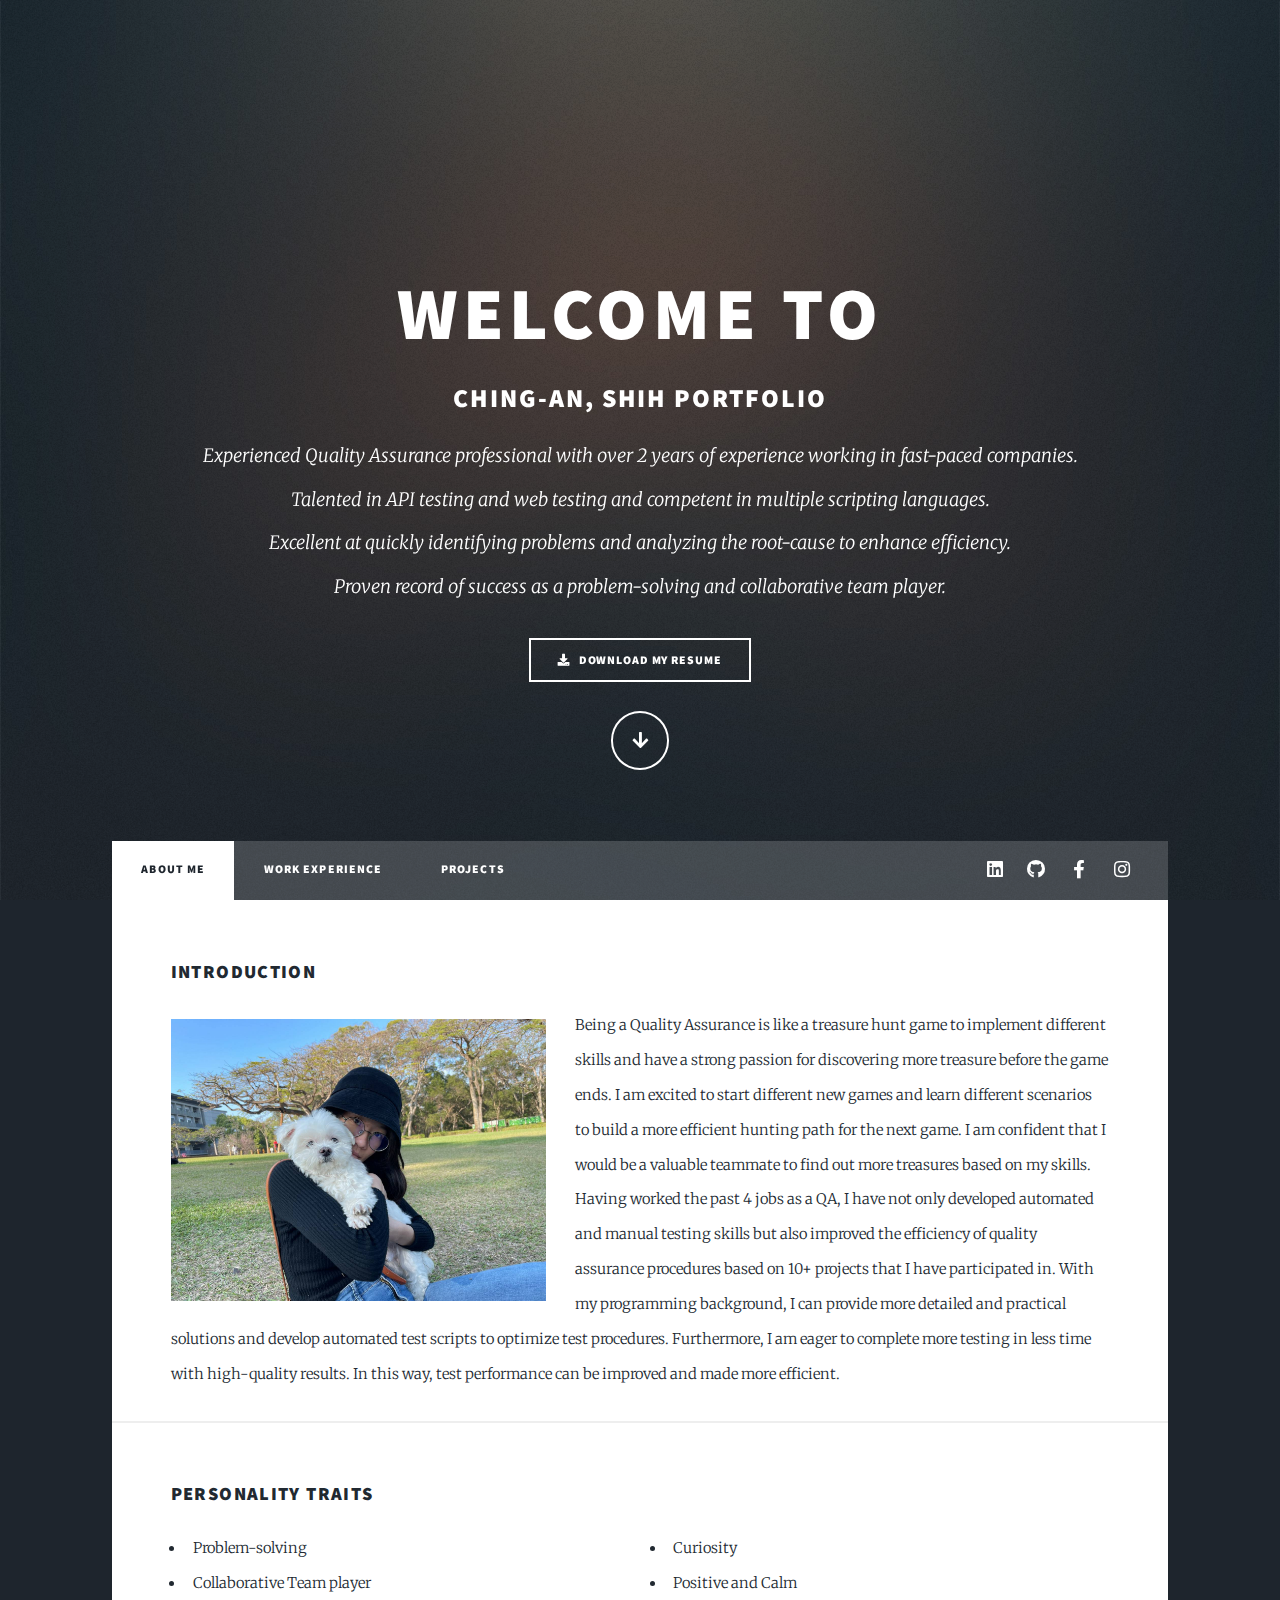
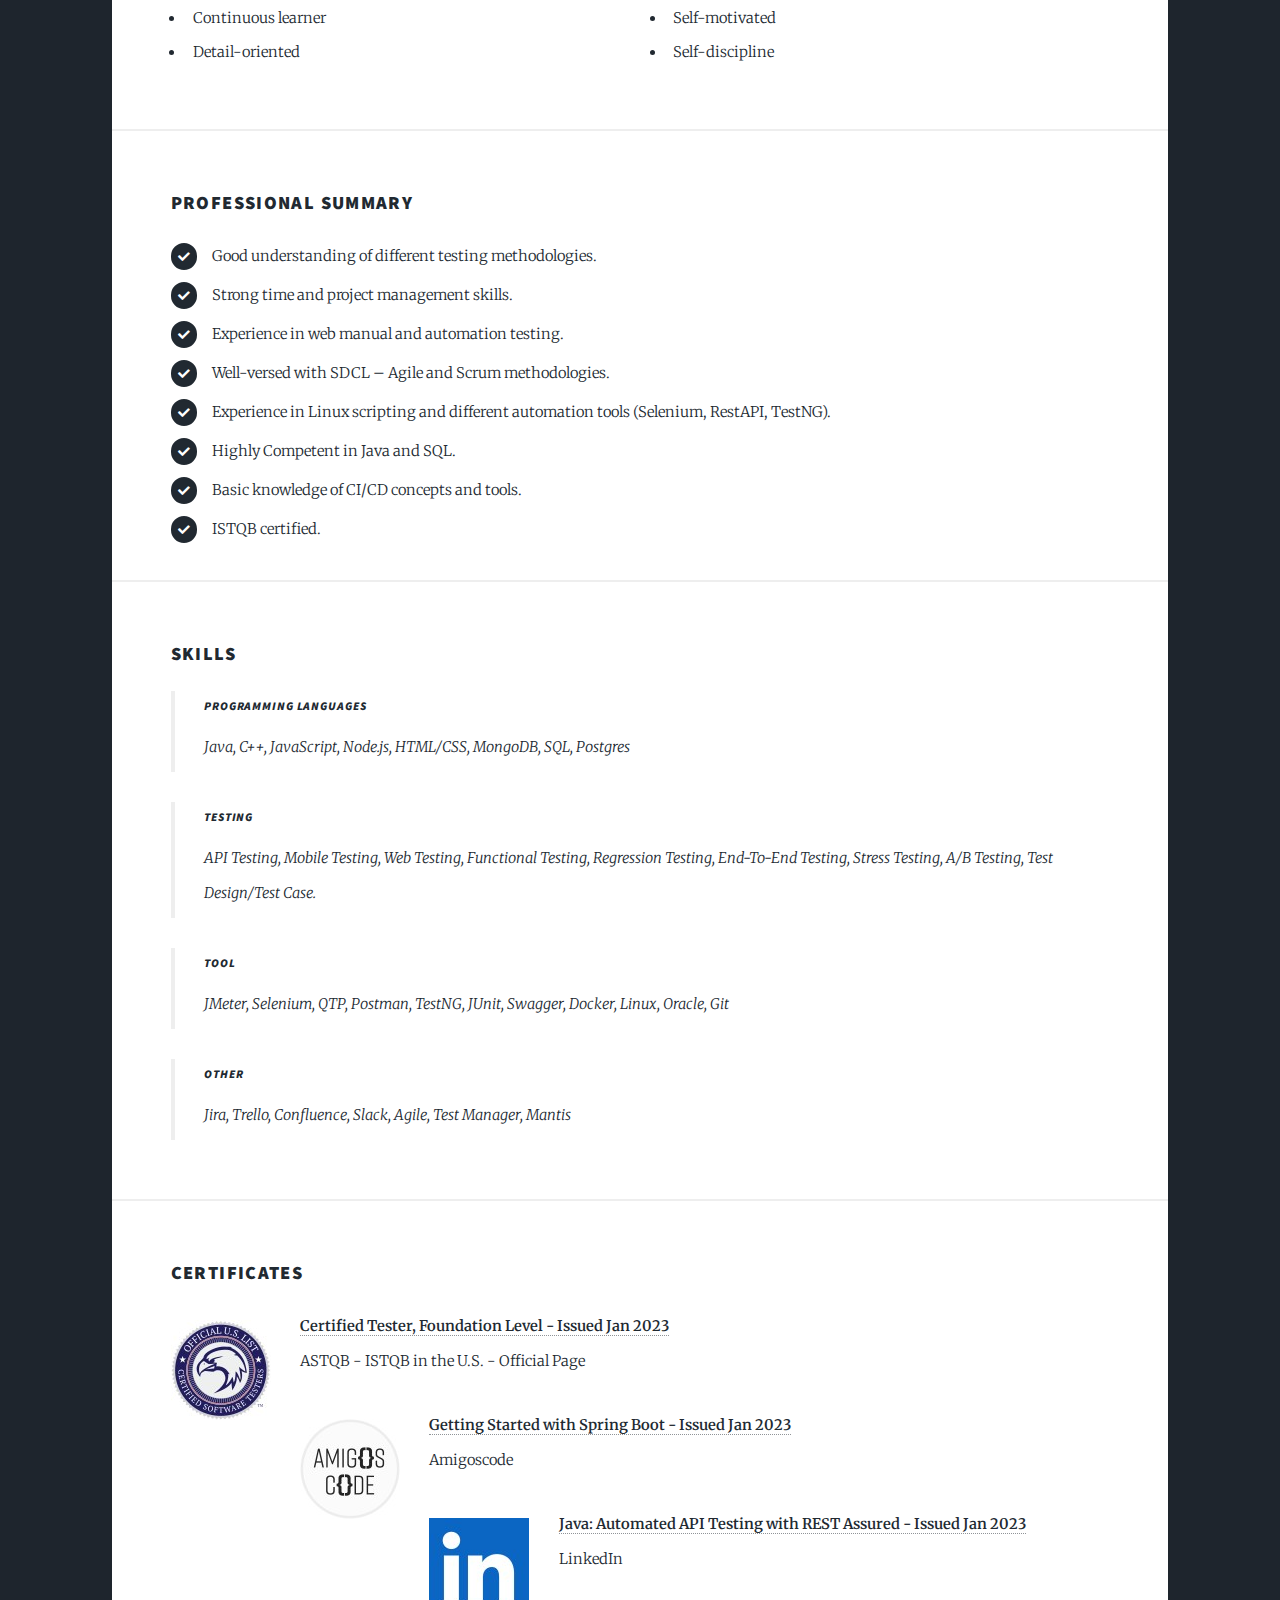
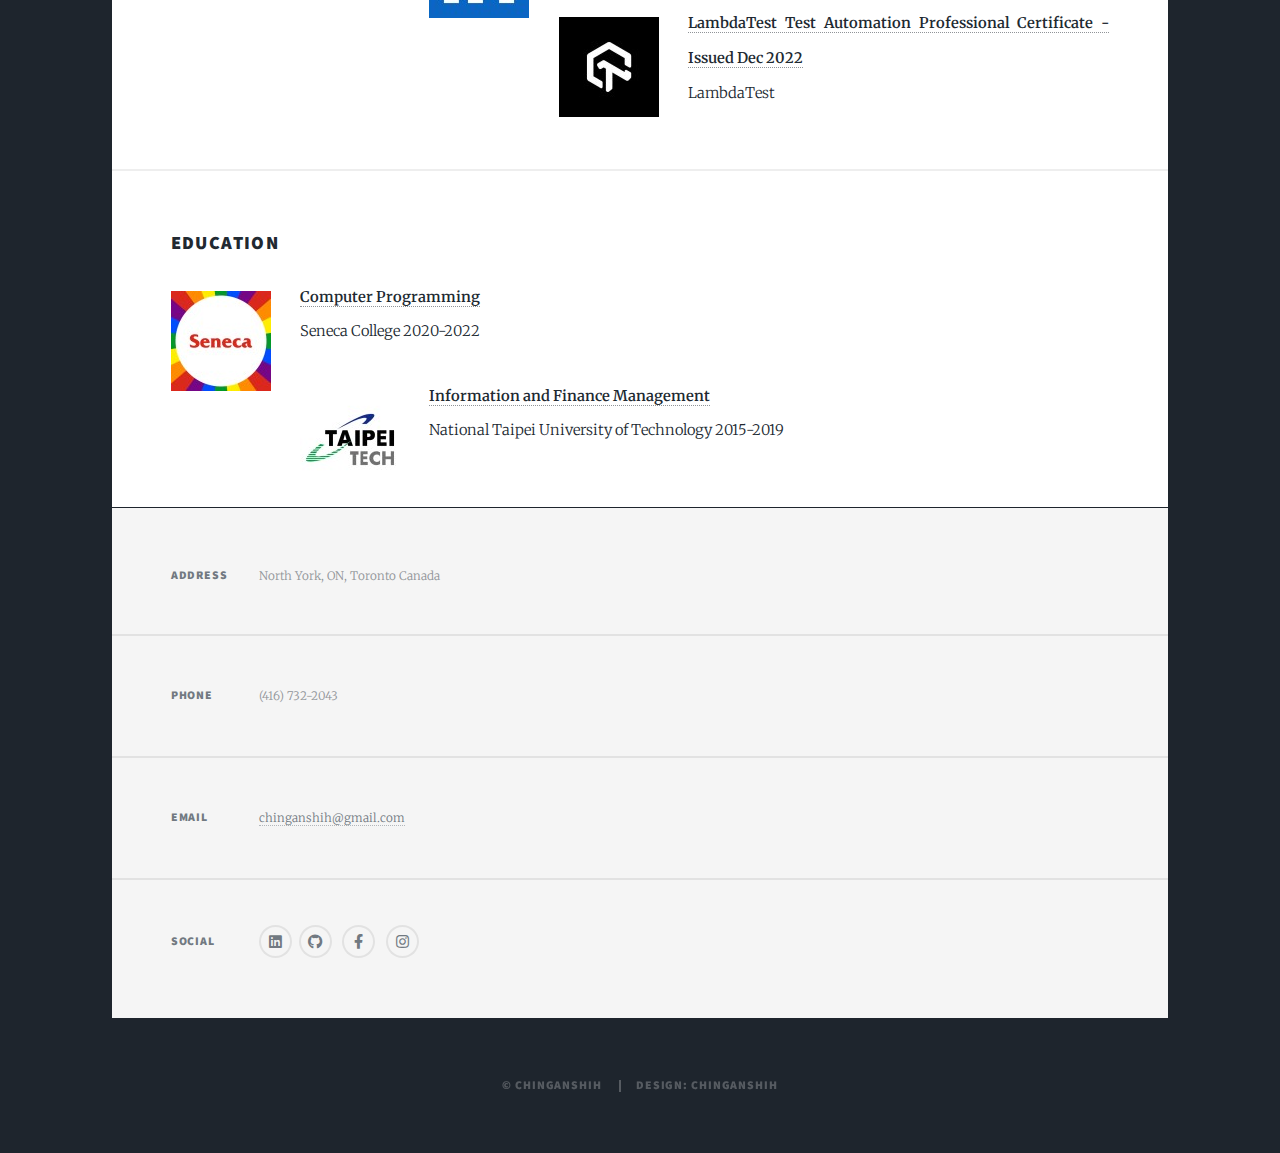
==== index.html @ 9ed2a140 "Version 2 -Add About me, work experience, projects" ====
<!DOCTYPE HTML>
<html>

<head>
    <title>Chinganshih portfolio website</title>
    <meta charset="utf-8" />
    <meta name="viewport" content="width=device-width, initial-scale=1, user-scalable=no" />
    <link rel="stylesheet" href="assets/css/main.css" />
    <noscript><link rel="stylesheet" href="assets/css/noscript.css" /></noscript>
</head>

<body class="is-preload">

    <!-- Wrapper -->
    <div id="wrapper" class="fade-in">

        <!-- Intro -->
        <div id="intro">
            <h1>Welcome to <br> </h1>
            <h2>Ching-An, Shih portfolio</h2>
            <p>Experienced Quality Assurance professional with over 2 years of experience working in fast-paced companies.
                <br>Talented in API testing and web testing and competent in multiple scripting languages.
                <br>Excellent at quickly identifying problems and analyzing the root-cause to enhance efficiency.
                <br>Proven record of success as a problem-solving and collaborative team player.</p>
            <ul class="actions">
                <li><a href="files/ChinganShih_Resume.pdf" class="button icon solid fa-download">Download my resume</a></li>
            </ul>
            <ul class="actions">
                <li><a href="#header" class="button icon solid solo fa-arrow-down scrolly">Continue</a></li>
            </ul>
        </div>
        <!-- Header -->
        <header id="header">
            <a href="index.html" class="logo">About me</a>
        </header>

        <!-- Nav -->
        <nav id="nav">
            <ul class="links">
                <li class="active"><a href="index.html">About me</a></li>
                <li><a href="generic.html">Work Experience</a></li>
                <li><a href="elements.html">Projects</a></li>

            </ul>
            <ul class="icons">
                <li><a href="https://www.linkedin.com/in/chinganshih/" class="icon brands fa-linkedin"><span class="label">LinkedIn</span></a>
                    <li><a href="https://github.com/Chinganshih" class="icon brands fa-github"><span class="label">GitHub</span></a></li>
                    <li><a href="https://www.facebook.com/profile.php?id=100004069561284" class="icon brands fa-facebook-f"><span class="label">Facebook</span></a></li>
                    <li><a href="https://instagram.com/anna__729?igshid=ZDdkNTZiNTM=" class="icon brands fa-instagram"><span class="label">Instagram</span></a></li>

            </ul>
        </nav>

        <!-- Main -->
        <div id="main">
            <div class="majoor">
                <h3>Introduction</h3>
                <span class="image left"><img src="images/Myphoto.jpg" alt="" /></span> Being a Quality Assurance is like a treasure hunt game to implement different skills and have a strong passion for discovering more treasure before the game ends.
                I am excited to start different new games and learn different scenarios to build a more efficient hunting path for the next game. I am confident that I would be a valuable teammate to find out more treasures based on my skills. Having
                worked the past 4 jobs as a QA, I have not only developed automated and manual testing skills but also improved the efficiency of quality assurance procedures based on 10+ projects that I have participated in. With my programming background,
                I can provide more detailed and practical solutions and develop automated test scripts to optimize test procedures. Furthermore, I am eager to complete more testing in less time with high-quality results. In this way, test performance
                can be improved and made more efficient.

            </div>

            <div class="major">
                <h3>Personality Traits</h3>
                <div class="row">
                    <div class="col-6 col-12-small">
                        <ul>
                            <li>Problem-solving</li>
                            <li>Collaborative Team player</li>
                            <li>Continuous learner</li>
                            <li>Detail-oriented</li>
                        </ul>
                    </div>

                    <div class="col-6 col-12-small">
                        <ul>
                            <li>Curiosity</li>
                            <li>Positive and Calm</li>
                            <li>Self-motivated</li>
                            <li>Self-discipline</li>
                        </ul>
                    </div>
                </div>
            </div>

            <div class="major">
                <h3>Professional summary </h3>
                <div class="col-4 col-12-small">
                    <input type="radio" checked>
                    <label for="demo-priority-low">Good understanding of different testing methodologies.</label>
                </div>
                <div class="col-4 col-12-small">
                    <input type="radio" checked>
                    <label for="demo-priority-low">Strong time and project management skills.</label>
                </div>
                <div class="col-4 col-12-small">
                    <input type="radio" checked>
                    <label for="demo-priority-low">Experience in web manual and automation testing.</label>
                </div>
                <div class="col-4 col-12-small">
                    <input type="radio" checked>
                    <label for="demo-priority-low">Well-versed with SDCL – Agile and Scrum methodologies.</label>
                </div>
                <div class="col-4 col-12-small">
                    <input type="radio" checked>
                    <label for="demo-priority-low">Experience in Linux scripting and different automation tools (Selenium, RestAPI, TestNG).</label>
                </div>
                <div class="col-4 col-12-small">
                    <input type="radio" checked>
                    <label for="demo-priority-low">Highly Competent in Java and SQL.</label>
                </div>
                <div class="col-4 col-12-small">
                    <input type="radio" checked>
                    <label for="demo-priority-low">Basic knowledge of CI/CD concepts and tools.</label>
                </div>
                <div class="col-4 col-12-small">
                    <input type="radio" checked>
                    <label for="demo-priority-low">ISTQB certified.</label>
                </div>


            </div>

            <div class="major">
                <h3>Skills</h3>
                <blockquote>
                    <h6>Programming languages</h6>
                    Java, C++, JavaScript, Node.js, HTML/CSS, MongoDB, SQL, Postgres
                </blockquote>
                <blockquote>
                    <h6>Testing</h6>
                    API Testing, Mobile Testing, Web Testing, Functional Testing, Regression Testing, End-To-End Testing, Stress Testing, A/B Testing, Test Design/Test Case.
                </blockquote>
                <blockquote>
                    <h6>Tool</h6>
                    JMeter, Selenium, QTP, Postman, TestNG, JUnit, Swagger, Docker, Linux, Oracle, Git
                </blockquote>
                <blockquote>
                    <h6>Other</h6>
                    Jira, Trello, Confluence, Slack, Agile, Test Manager, Mantis
                </blockquote>
            </div>

            <div class="major">
                <h3>Certificates</h3>
                <p><span class="image left"><img src="images/ISTQB.jpg" alt="" /></span>
                    <a href="https://atsqa.org/certified-testers/profile/a050f0717d5145e898377468d845264c"><b>Certified Tester, Foundation Level - Issued Jan 2023</b></a>
                    <br> ASTQB - ISTQB in the U.S. - Official Page </p>
                <p><span class="image left"><img src="images/Amigocode.jpg" alt="" /></span>
                    <a href="https://amigoscode.com/courses/267273/certificate?utm_source=student_mailer&utm_medium=email&utm_campaign=issued_certificate_notification"><b>Getting Started with Spring Boot - Issued Jan 2023</b></a>
                    <br> Amigoscode </p>
                <p><span class="image left"><img src="images/LinkedIn.jpg" alt="" /></span>
                    <a href="https://www.linkedin.com/learning/certificates/43aa9d158bfadeb4d5dd1278c7fe7d03779e49cbba716fabf20e4194883f2bae"><b>Java: Automated API Testing with REST Assured - Issued Jan 2023</b></a>
                    <br> LinkedIn </p>
                <p><span class="image left"><img src="images/Lambda.jpg" alt="" /></span>
                    <a href="https://www.linkedin.com/learning/certificates/a87191d4109d3e5da5a2a046c041427fe19029812cedbcda9ff74fb45712f7d7"><b>LambdaTest Test Automation Professional Certificate - Issued Dec 2022</b></a>
                    <br> LambdaTest </p>
            </div>

            <div class="major">
                <h3>Education</h3>
                <p><span class="image left"><img src="images/seneca.jpg" alt="" /></span>
                    <a href="#"><b>Computer Programming </b></a>
                    <br> Seneca College 2020-2022</p>
                <p><span class="image left"><img src="images/NTUT.jpg" alt="" /></span>
                    <a href="#"><b>Information and Finance Management</b></a>
                    <br> National Taipei University of Technology 2015-2019 </p>

            </div>

        </div>

        <!-- Footer -->
        <footer id="footer">


            <section class="split contact">
                <section class="alt">
                    <h3>Address</h3>
                    <p>North York, ON, Toronto Canada<br /> </p>
                </section>
                <section>
                    <h3>Phone</h3>
                    <p>(416) 732-2043</p>
                </section>
                <section>
                    <h3>Email</h3>
                    <p><a href="mailto: chinganshih@gmail.com">chinganshih@gmail.com</a></p>
                </section>
                <section>
                    <h3>Social</h3>
                    <ul class="icons alt">
                        <li><a href="https://www.linkedin.com/in/chinganshih/" class="icon brands fa-linkedin"><span class="label">LinkedIn</span></a>
                            <li><a href="https://github.com/Chinganshih" class="icon brands fa-github"><span class="label">GitHub</span></a></li>
                            <li><a href="https://www.facebook.com/profile.php?id=100004069561284" class="icon brands fa-facebook-f"><span class="label">Facebook</span></a></li>
                            <li><a href="https://instagram.com/anna__729?igshid=ZDdkNTZiNTM=" class="icon brands fa-instagram"><span class="label">Instagram</span></a></li>
                    </ul>
                </section>
            </section>
        </footer>

        <!-- Copyright -->
        <div id="copyright">
            <ul>
                <li>&copy; Chinganshih</li>
                <li>Design: Chinganshih</li>
            </ul>
        </div>

    </div>

    <!-- Scripts -->
    <script src="assets/js/jquery.min.js"></script>
    <script src="assets/js/jquery.scrollex.min.js"></script>
    <script src="assets/js/jquery.scrolly.min.js"></script>
    <script src="assets/js/browser.min.js"></script>
    <script src="assets/js/breakpoints.min.js"></script>
    <script src="assets/js/util.js"></script>
    <script src="assets/js/main.js"></script>

</body>

</html>
---- assets/css/main.css ----
@import url(fontawesome-all.min.css);
@import url("https://fonts.googleapis.com/css?family=Merriweather:300,700,300italic,700italic|Source+Sans+Pro:900");

/*
	Massively by HTML5 UP
	html5up.net | @ajlkn
	Free for personal and commercial use under the CCA 3.0 license (html5up.net/license)
*/

html, body, div, span, applet, object,
iframe, h1, h2, h3, h4, h5, h6, p, blockquote,
pre, a, abbr, acronym, address, big, cite,
code, del, dfn, em, img, ins, kbd, q, s, samp,
small, strike, strong, sub, sup, tt, var, b,
u, i, center, dl, dt, dd, ol, ul, li, fieldset,
form, label, legend, table, caption, tbody,
tfoot, thead, tr, th, td, article, aside,
canvas, details, embed, figure, figcaption,
footer, header, hgroup, menu, nav, output, ruby,
section, summary, time, mark, audio, video {
	margin: 0;
	padding: 0;
	border: 0;
	font-size: 100%;
	font: inherit;
	vertical-align: baseline;}

article, aside, details, figcaption, figure,
footer, header, hgroup, menu, nav, section {
	display: block;}

body {
	line-height: 1;
}

ol, ul {
	list-style: none;
}

blockquote, q {
	quotes: none;
}

	blockquote:before, blockquote:after, q:before, q:after {
		content: '';
		content: none;
	}

table {
	border-collapse: collapse;
	border-spacing: 0;
}

body {
	-webkit-text-size-adjust: none;
}

mark {
	background-color: transparent;
	color: inherit;
}

input::-moz-focus-inner {
	border: 0;
	padding: 0;
}

input, select, textarea {
	-moz-appearance: none;
	-webkit-appearance: none;
	-ms-appearance: none;
	appearance: none;
}

/* Basic */

	@-ms-viewport {
		width: device-width;
	}

	body {
		-ms-overflow-style: scrollbar;
	}

	@media screen and (max-width: 480px) {

		html, body {
			min-width: 320px;
		}

	}

	html {
		box-sizing: border-box;
	}

	*, *:before, *:after {
		box-sizing: inherit;
	}

	body {
		background-color: #1e252d;
	}

		body.is-preload *, body.is-preload *:before, body.is-preload *:after {
			-moz-animation: none !important;
			-webkit-animation: none !important;
			-ms-animation: none !important;
			animation: none !important;
			-moz-transition: none !important;
			-webkit-transition: none !important;
			-ms-transition: none !important;
			transition: none !important;
		}

/* Type */

	html {
		font-size: 16pt;
	}

		@media screen and (max-width: 1680px) {

			html {
				font-size: 12pt;
			}

		}

		@media screen and (max-width: 1280px) {

			html {
				font-size: 11pt;
			}

		}

		@media screen and (max-width: 360px) {

			html {
				font-size: 10pt;
			}

		}

	body {
		color: #212931;
	}

	body, input, select, textarea {
		font-family: "Merriweather", Georgia, serif;
		font-weight: 300;
		font-size: 1rem;
		line-height: 2.375;
	}

	a {
		-moz-transition: color 0.2s ease-in-out, background-color 0.2s ease-in-out, border-color 0.2s ease-in-out, box-shadow 0.2s ease-in-out;
		-webkit-transition: color 0.2s ease-in-out, background-color 0.2s ease-in-out, border-color 0.2s ease-in-out, box-shadow 0.2s ease-in-out;
		-ms-transition: color 0.2s ease-in-out, background-color 0.2s ease-in-out, border-color 0.2s ease-in-out, box-shadow 0.2s ease-in-out;
		transition: color 0.2s ease-in-out, background-color 0.2s ease-in-out, border-color 0.2s ease-in-out, box-shadow 0.2s ease-in-out;
		border-bottom: dotted 1px;
		text-decoration: none;
	}

		a:hover {
			border-bottom-color: transparent;
		}

	strong, b {
		font-weight: 600;
	}

	em, i {
		font-style: italic;
	}

	p {
		text-align: justify;
		margin: 0 0 2rem 0;
	}

	h1, h2, h3, h4, h5, h6 {
		font-family: "Source Sans Pro", Helvetica, sans-serif;
		font-weight: 900;
		line-height: 1.5;
		letter-spacing: 0.075em;
		text-transform: uppercase;
		margin: 0 0 1rem 0;
	}

		h1 a, h2 a, h3 a, h4 a, h5 a, h6 a {
			border-bottom: 0;
			color: inherit;
			text-decoration: none;
		}

	h1 {
		font-size: 4rem;
		line-height: 1.1;
		margin: 0 0 2rem 0;
	}

	h2 {
		font-size: 1.75rem;
		line-height: 1.3;
		margin: 0 0 1.5rem 0;
	}

	h3 {
		font-size: 1.25rem;
		margin: 0 0 1.5rem 0;
	}

	h4 {
		font-size: 1rem;
	}

	h5 {
		font-size: 0.9rem;
	}

	h6 {
		font-size: 0.8rem;
	}

	sub {
		font-size: 0.8rem;
		position: relative;
		top: 0.5rem;
	}

	sup {
		font-size: 0.8rem;
		position: relative;
		top: -0.5rem;
	}

	blockquote {
		border-left: solid 4px;
		font-style: italic;
		margin: 0 0 2rem 0;
		padding: 0.5rem 0 0.5rem 2rem;
	}

	code {
		border: solid 2px;
		font-family: "Courier New", monospace;
		font-size: 0.9rem;
		margin: 0 0.25rem;
		padding: 0.25rem 0.65rem;
	}

	pre {
		-webkit-overflow-scrolling: touch;
		font-family: "Courier New", monospace;
		font-size: 0.9rem;
		margin: 0 0 2rem 0;
	}

		pre code {
			display: block;
			line-height: 1.75;
			padding: 1rem 1.5rem;
			overflow-x: auto;
		}

	hr {
		border: 0;
		border-bottom: solid 2px;
		margin: 3rem 0;
	}

		hr.major {
			margin: 5rem 0;
		}

	.align-left {
		text-align: left;
	}

	.align-center {
		text-align: center;
	}

	.align-right {
		text-align: right;
	}

	input, select, textarea {
		color: #212931;
	}

	a {
		color: #212931;
		border-bottom-color: rgba(33, 41, 49, 0.5);
	}

		a:hover {
			border-bottom-color: transparent;
			color: #18bfef !important;
		}

	strong, b {
		color: #212931;
	}

	h1, h2, h3, h4, h5, h6 {
		color: #212931;
	}

	blockquote {
		border-left-color: #eeeeee;
	}

	code {
		background: rgba(220, 220, 220, 0.25);
		border-color: #eeeeee;
	}

	hr {
		border-bottom-color: #eeeeee;
	}

/* Row */

	.row {
		display: flex;
		flex-wrap: wrap;
		box-sizing: border-box;
		align-items: stretch;
	}

		.row > * {
			box-sizing: border-box;
		}

		.row.gtr-uniform > * > :last-child {
			margin-bottom: 0;
		}

		.row.aln-left {
			justify-content: flex-start;
		}

		.row.aln-center {
			justify-content: center;
		}

		.row.aln-right {
			justify-content: flex-end;
		}

		.row.aln-top {
			align-items: flex-start;
		}

		.row.aln-middle {
			align-items: center;
		}

		.row.aln-bottom {
			align-items: flex-end;
		}

		.row > .imp {
			order: -1;
		}

		.row > .col-1 {
			width: 8.33333%;
		}

		.row > .off-1 {
			margin-left: 8.33333%;
		}

		.row > .col-2 {
			width: 16.66667%;
		}

		.row > .off-2 {
			margin-left: 16.66667%;
		}

		.row > .col-3 {
			width: 25%;
		}

		.row > .off-3 {
			margin-left: 25%;
		}

		.row > .col-4 {
			width: 33.33333%;
		}

		.row > .off-4 {
			margin-left: 33.33333%;
		}

		.row > .col-5 {
			width: 41.66667%;
		}

		.row > .off-5 {
			margin-left: 41.66667%;
		}

		.row > .col-6 {
			width: 50%;
		}

		.row > .off-6 {
			margin-left: 50%;
		}

		.row > .col-7 {
			width: 58.33333%;
		}

		.row > .off-7 {
			margin-left: 58.33333%;
		}

		.row > .col-8 {
			width: 66.66667%;
		}

		.row > .off-8 {
			margin-left: 66.66667%;
		}

		.row > .col-9 {
			width: 75%;
		}

		.row > .off-9 {
			margin-left: 75%;
		}

		.row > .col-10 {
			width: 83.33333%;
		}

		.row > .off-10 {
			margin-left: 83.33333%;
		}

		.row > .col-11 {
			width: 91.66667%;
		}

		.row > .off-11 {
			margin-left: 91.66667%;
		}

		.row > .col-12 {
			width: 100%;
		}

		.row > .off-12 {
			margin-left: 100%;
		}

		.row.gtr-0 {
			margin-top: 0;
			margin-left: 0rem;
		}

			.row.gtr-0 > * {
				padding: 0 0 0 0rem;
			}

			.row.gtr-0.gtr-uniform {
				margin-top: 0rem;
			}

				.row.gtr-0.gtr-uniform > * {
					padding-top: 0rem;
				}

		.row.gtr-25 {
			margin-top: 0;
			margin-left: -0.375rem;
		}

			.row.gtr-25 > * {
				padding: 0 0 0 0.375rem;
			}

			.row.gtr-25.gtr-uniform {
				margin-top: -0.375rem;
			}

				.row.gtr-25.gtr-uniform > * {
					padding-top: 0.375rem;
				}

		.row.gtr-50 {
			margin-top: 0;
			margin-left: -0.75rem;
		}

			.row.gtr-50 > * {
				padding: 0 0 0 0.75rem;
			}

			.row.gtr-50.gtr-uniform {
				margin-top: -0.75rem;
			}

				.row.gtr-50.gtr-uniform > * {
					padding-top: 0.75rem;
				}

		.row {
			margin-top: 0;
			margin-left: -1.5rem;
		}

			.row > * {
				padding: 0 0 0 1.5rem;
			}

			.row.gtr-uniform {
				margin-top: -1.5rem;
			}

				.row.gtr-uniform > * {
					padding-top: 1.5rem;
				}

		.row.gtr-150 {
			margin-top: 0;
			margin-left: -2.25rem;
		}

			.row.gtr-150 > * {
				padding: 0 0 0 2.25rem;
			}

			.row.gtr-150.gtr-uniform {
				margin-top: -2.25rem;
			}

				.row.gtr-150.gtr-uniform > * {
					padding-top: 2.25rem;
				}

		.row.gtr-200 {
			margin-top: 0;
			margin-left: -3rem;
		}

			.row.gtr-200 > * {
				padding: 0 0 0 3rem;
			}

			.row.gtr-200.gtr-uniform {
				margin-top: -3rem;
			}

				.row.gtr-200.gtr-uniform > * {
					padding-top: 3rem;
				}

		@media screen and (max-width: 1680px) {

			.row {
				display: flex;
				flex-wrap: wrap;
				box-sizing: border-box;
				align-items: stretch;
			}

				.row > * {
					box-sizing: border-box;
				}

				.row.gtr-uniform > * > :last-child {
					margin-bottom: 0;
				}

				.row.aln-left {
					justify-content: flex-start;
				}

				.row.aln-center {
					justify-content: center;
				}

				.row.aln-right {
					justify-content: flex-end;
				}

				.row.aln-top {
					align-items: flex-start;
				}

				.row.aln-middle {
					align-items: center;
				}

				.row.aln-bottom {
					align-items: flex-end;
				}

				.row > .imp-xlarge {
					order: -1;
				}

				.row > .col-1-xlarge {
					width: 8.33333%;
				}

				.row > .off-1-xlarge {
					margin-left: 8.33333%;
				}

				.row > .col-2-xlarge {
					width: 16.66667%;
				}

				.row > .off-2-xlarge {
					margin-left: 16.66667%;
				}

				.row > .col-3-xlarge {
					width: 25%;
				}

				.row > .off-3-xlarge {
					margin-left: 25%;
				}

				.row > .col-4-xlarge {
					width: 33.33333%;
				}

				.row > .off-4-xlarge {
					margin-left: 33.33333%;
				}

				.row > .col-5-xlarge {
					width: 41.66667%;
				}

				.row > .off-5-xlarge {
					margin-left: 41.66667%;
				}

				.row > .col-6-xlarge {
					width: 50%;
				}

				.row > .off-6-xlarge {
					margin-left: 50%;
				}

				.row > .col-7-xlarge {
					width: 58.33333%;
				}

				.row > .off-7-xlarge {
					margin-left: 58.33333%;
				}

				.row > .col-8-xlarge {
					width: 66.66667%;
				}

				.row > .off-8-xlarge {
					margin-left: 66.66667%;
				}

				.row > .col-9-xlarge {
					width: 75%;
				}

				.row > .off-9-xlarge {
					margin-left: 75%;
				}

				.row > .col-10-xlarge {
					width: 83.33333%;
				}

				.row > .off-10-xlarge {
					margin-left: 83.33333%;
				}

				.row > .col-11-xlarge {
					width: 91.66667%;
				}

				.row > .off-11-xlarge {
					margin-left: 91.66667%;
				}

				.row > .col-12-xlarge {
					width: 100%;
				}

				.row > .off-12-xlarge {
					margin-left: 100%;
				}

				.row.gtr-0 {
					margin-top: 0;
					margin-left: 0rem;
				}

					.row.gtr-0 > * {
						padding: 0 0 0 0rem;
					}

					.row.gtr-0.gtr-uniform {
						margin-top: 0rem;
					}

						.row.gtr-0.gtr-uniform > * {
							padding-top: 0rem;
						}

				.row.gtr-25 {
					margin-top: 0;
					margin-left: -0.375rem;
				}

					.row.gtr-25 > * {
						padding: 0 0 0 0.375rem;
					}

					.row.gtr-25.gtr-uniform {
						margin-top: -0.375rem;
					}

						.row.gtr-25.gtr-uniform > * {
							padding-top: 0.375rem;
						}

				.row.gtr-50 {
					margin-top: 0;
					margin-left: -0.75rem;
				}

					.row.gtr-50 > * {
						padding: 0 0 0 0.75rem;
					}

					.row.gtr-50.gtr-uniform {
						margin-top: -0.75rem;
					}

						.row.gtr-50.gtr-uniform > * {
							padding-top: 0.75rem;
						}

				.row {
					margin-top: 0;
					margin-left: -1.5rem;
				}

					.row > * {
						padding: 0 0 0 1.5rem;
					}

					.row.gtr-uniform {
						margin-top: -1.5rem;
					}

						.row.gtr-uniform > * {
							padding-top: 1.5rem;
						}

				.row.gtr-150 {
					margin-top: 0;
					margin-left: -2.25rem;
				}

					.row.gtr-150 > * {
						padding: 0 0 0 2.25rem;
					}

					.row.gtr-150.gtr-uniform {
						margin-top: -2.25rem;
					}

						.row.gtr-150.gtr-uniform > * {
							padding-top: 2.25rem;
						}

				.row.gtr-200 {
					margin-top: 0;
					margin-left: -3rem;
				}

					.row.gtr-200 > * {
						padding: 0 0 0 3rem;
					}

					.row.gtr-200.gtr-uniform {
						margin-top: -3rem;
					}

						.row.gtr-200.gtr-uniform > * {
							padding-top: 3rem;
						}

		}

		@media screen and (max-width: 1280px) {

			.row {
				display: flex;
				flex-wrap: wrap;
				box-sizing: border-box;
				align-items: stretch;
			}

				.row > * {
					box-sizing: border-box;
				}

				.row.gtr-uniform > * > :last-child {
					margin-bottom: 0;
				}

				.row.aln-left {
					justify-content: flex-start;
				}

				.row.aln-center {
					justify-content: center;
				}

				.row.aln-right {
					justify-content: flex-end;
				}

				.row.aln-top {
					align-items: flex-start;
				}

				.row.aln-middle {
					align-items: center;
				}

				.row.aln-bottom {
					align-items: flex-end;
				}

				.row > .imp-large {
					order: -1;
				}

				.row > .col-1-large {
					width: 8.33333%;
				}

				.row > .off-1-large {
					margin-left: 8.33333%;
				}

				.row > .col-2-large {
					width: 16.66667%;
				}

				.row > .off-2-large {
					margin-left: 16.66667%;
				}

				.row > .col-3-large {
					width: 25%;
				}

				.row > .off-3-large {
					margin-left: 25%;
				}

				.row > .col-4-large {
					width: 33.33333%;
				}

				.row > .off-4-large {
					margin-left: 33.33333%;
				}

				.row > .col-5-large {
					width: 41.66667%;
				}

				.row > .off-5-large {
					margin-left: 41.66667%;
				}

				.row > .col-6-large {
					width: 50%;
				}

				.row > .off-6-large {
					margin-left: 50%;
				}

				.row > .col-7-large {
					width: 58.33333%;
				}

				.row > .off-7-large {
					margin-left: 58.33333%;
				}

				.row > .col-8-large {
					width: 66.66667%;
				}

				.row > .off-8-large {
					margin-left: 66.66667%;
				}

				.row > .col-9-large {
					width: 75%;
				}

				.row > .off-9-large {
					margin-left: 75%;
				}

				.row > .col-10-large {
					width: 83.33333%;
				}

				.row > .off-10-large {
					margin-left: 83.33333%;
				}

				.row > .col-11-large {
					width: 91.66667%;
				}

				.row > .off-11-large {
					margin-left: 91.66667%;
				}

				.row > .col-12-large {
					width: 100%;
				}

				.row > .off-12-large {
					margin-left: 100%;
				}

				.row.gtr-0 {
					margin-top: 0;
					margin-left: 0rem;
				}

					.row.gtr-0 > * {
						padding: 0 0 0 0rem;
					}

					.row.gtr-0.gtr-uniform {
						margin-top: 0rem;
					}

						.row.gtr-0.gtr-uniform > * {
							padding-top: 0rem;
						}

				.row.gtr-25 {
					margin-top: 0;
					margin-left: -0.375rem;
				}

					.row.gtr-25 > * {
						padding: 0 0 0 0.375rem;
					}

					.row.gtr-25.gtr-uniform {
						margin-top: -0.375rem;
					}

						.row.gtr-25.gtr-uniform > * {
							padding-top: 0.375rem;
						}

				.row.gtr-50 {
					margin-top: 0;
					margin-left: -0.75rem;
				}

					.row.gtr-50 > * {
						padding: 0 0 0 0.75rem;
					}

					.row.gtr-50.gtr-uniform {
						margin-top: -0.75rem;
					}

						.row.gtr-50.gtr-uniform > * {
							padding-top: 0.75rem;
						}

				.row {
					margin-top: 0;
					margin-left: -1.5rem;
				}

					.row > * {
						padding: 0 0 0 1.5rem;
					}

					.row.gtr-uniform {
						margin-top: -1.5rem;
					}

						.row.gtr-uniform > * {
							padding-top: 1.5rem;
						}

				.row.gtr-150 {
					margin-top: 0;
					margin-left: -2.25rem;
				}

					.row.gtr-150 > * {
						padding: 0 0 0 2.25rem;
					}

					.row.gtr-150.gtr-uniform {
						margin-top: -2.25rem;
					}

						.row.gtr-150.gtr-uniform > * {
							padding-top: 2.25rem;
						}

				.row.gtr-200 {
					margin-top: 0;
					margin-left: -3rem;
				}

					.row.gtr-200 > * {
						padding: 0 0 0 3rem;
					}

					.row.gtr-200.gtr-uniform {
						margin-top: -3rem;
					}

						.row.gtr-200.gtr-uniform > * {
							padding-top: 3rem;
						}

		}

		@media screen and (max-width: 980px) {

			.row {
				display: flex;
				flex-wrap: wrap;
				box-sizing: border-box;
				align-items: stretch;
			}

				.row > * {
					box-sizing: border-box;
				}

				.row.gtr-uniform > * > :last-child {
					margin-bottom: 0;
				}

				.row.aln-left {
					justify-content: flex-start;
				}

				.row.aln-center {
					justify-content: center;
				}

				.row.aln-right {
					justify-content: flex-end;
				}

				.row.aln-top {
					align-items: flex-start;
				}

				.row.aln-middle {
					align-items: center;
				}

				.row.aln-bottom {
					align-items: flex-end;
				}

				.row > .imp-medium {
					order: -1;
				}

				.row > .col-1-medium {
					width: 8.33333%;
				}

				.row > .off-1-medium {
					margin-left: 8.33333%;
				}

				.row > .col-2-medium {
					width: 16.66667%;
				}

				.row > .off-2-medium {
					margin-left: 16.66667%;
				}

				.row > .col-3-medium {
					width: 25%;
				}

				.row > .off-3-medium {
					margin-left: 25%;
				}

				.row > .col-4-medium {
					width: 33.33333%;
				}

				.row > .off-4-medium {
					margin-left: 33.33333%;
				}

				.row > .col-5-medium {
					width: 41.66667%;
				}

				.row > .off-5-medium {
					margin-left: 41.66667%;
				}

				.row > .col-6-medium {
					width: 50%;
				}

				.row > .off-6-medium {
					margin-left: 50%;
				}

				.row > .col-7-medium {
					width: 58.33333%;
				}

				.row > .off-7-medium {
					margin-left: 58.33333%;
				}

				.row > .col-8-medium {
					width: 66.66667%;
				}

				.row > .off-8-medium {
					margin-left: 66.66667%;
				}

				.row > .col-9-medium {
					width: 75%;
				}

				.row > .off-9-medium {
					margin-left: 75%;
				}

				.row > .col-10-medium {
					width: 83.33333%;
				}

				.row > .off-10-medium {
					margin-left: 83.33333%;
				}

				.row > .col-11-medium {
					width: 91.66667%;
				}

				.row > .off-11-medium {
					margin-left: 91.66667%;
				}

				.row > .col-12-medium {
					width: 100%;
				}

				.row > .off-12-medium {
					margin-left: 100%;
				}

				.row.gtr-0 {
					margin-top: 0;
					margin-left: 0rem;
				}

					.row.gtr-0 > * {
						padding: 0 0 0 0rem;
					}

					.row.gtr-0.gtr-uniform {
						margin-top: 0rem;
					}

						.row.gtr-0.gtr-uniform > * {
							padding-top: 0rem;
						}

				.row.gtr-25 {
					margin-top: 0;
					margin-left: -0.375rem;
				}

					.row.gtr-25 > * {
						padding: 0 0 0 0.375rem;
					}

					.row.gtr-25.gtr-uniform {
						margin-top: -0.375rem;
					}

						.row.gtr-25.gtr-uniform > * {
							padding-top: 0.375rem;
						}

				.row.gtr-50 {
					margin-top: 0;
					margin-left: -0.75rem;
				}

					.row.gtr-50 > * {
						padding: 0 0 0 0.75rem;
					}

					.row.gtr-50.gtr-uniform {
						margin-top: -0.75rem;
					}

						.row.gtr-50.gtr-uniform > * {
							padding-top: 0.75rem;
						}

				.row {
					margin-top: 0;
					margin-left: -1.5rem;
				}

					.row > * {
						padding: 0 0 0 1.5rem;
					}

					.row.gtr-uniform {
						margin-top: -1.5rem;
					}

						.row.gtr-uniform > * {
							padding-top: 1.5rem;
						}

				.row.gtr-150 {
					margin-top: 0;
					margin-left: -2.25rem;
				}

					.row.gtr-150 > * {
						padding: 0 0 0 2.25rem;
					}

					.row.gtr-150.gtr-uniform {
						margin-top: -2.25rem;
					}

						.row.gtr-150.gtr-uniform > * {
							padding-top: 2.25rem;
						}

				.row.gtr-200 {
					margin-top: 0;
					margin-left: -3rem;
				}

					.row.gtr-200 > * {
						padding: 0 0 0 3rem;
					}

					.row.gtr-200.gtr-uniform {
						margin-top: -3rem;
					}

						.row.gtr-200.gtr-uniform > * {
							padding-top: 3rem;
						}

		}

		@media screen and (max-width: 736px) {

			.row {
				display: flex;
				flex-wrap: wrap;
				box-sizing: border-box;
				align-items: stretch;
			}

				.row > * {
					box-sizing: border-box;
				}

				.row.gtr-uniform > * > :last-child {
					margin-bottom: 0;
				}

				.row.aln-left {
					justify-content: flex-start;
				}

				.row.aln-center {
					justify-content: center;
				}

				.row.aln-right {
					justify-content: flex-end;
				}

				.row.aln-top {
					align-items: flex-start;
				}

				.row.aln-middle {
					align-items: center;
				}

				.row.aln-bottom {
					align-items: flex-end;
				}

				.row > .imp-small {
					order: -1;
				}

				.row > .col-1-small {
					width: 8.33333%;
				}

				.row > .off-1-small {
					margin-left: 8.33333%;
				}

				.row > .col-2-small {
					width: 16.66667%;
				}

				.row > .off-2-small {
					margin-left: 16.66667%;
				}

				.row > .col-3-small {
					width: 25%;
				}

				.row > .off-3-small {
					margin-left: 25%;
				}

				.row > .col-4-small {
					width: 33.33333%;
				}

				.row > .off-4-small {
					margin-left: 33.33333%;
				}

				.row > .col-5-small {
					width: 41.66667%;
				}

				.row > .off-5-small {
					margin-left: 41.66667%;
				}

				.row > .col-6-small {
					width: 50%;
				}

				.row > .off-6-small {
					margin-left: 50%;
				}

				.row > .col-7-small {
					width: 58.33333%;
				}

				.row > .off-7-small {
					margin-left: 58.33333%;
				}

				.row > .col-8-small {
					width: 66.66667%;
				}

				.row > .off-8-small {
					margin-left: 66.66667%;
				}

				.row > .col-9-small {
					width: 75%;
				}

				.row > .off-9-small {
					margin-left: 75%;
				}

				.row > .col-10-small {
					width: 83.33333%;
				}

				.row > .off-10-small {
					margin-left: 83.33333%;
				}

				.row > .col-11-small {
					width: 91.66667%;
				}

				.row > .off-11-small {
					margin-left: 91.66667%;
				}

				.row > .col-12-small {
					width: 100%;
				}

				.row > .off-12-small {
					margin-left: 100%;
				}

				.row.gtr-0 {
					margin-top: 0;
					margin-left: 0rem;
				}

					.row.gtr-0 > * {
						padding: 0 0 0 0rem;
					}

					.row.gtr-0.gtr-uniform {
						margin-top: 0rem;
					}

						.row.gtr-0.gtr-uniform > * {
							padding-top: 0rem;
						}

				.row.gtr-25 {
					margin-top: 0;
					margin-left: -0.375rem;
				}

					.row.gtr-25 > * {
						padding: 0 0 0 0.375rem;
					}

					.row.gtr-25.gtr-uniform {
						margin-top: -0.375rem;
					}

						.row.gtr-25.gtr-uniform > * {
							padding-top: 0.375rem;
						}

				.row.gtr-50 {
					margin-top: 0;
					margin-left: -0.75rem;
				}

					.row.gtr-50 > * {
						padding: 0 0 0 0.75rem;
					}

					.row.gtr-50.gtr-uniform {
						margin-top: -0.75rem;
					}

						.row.gtr-50.gtr-uniform > * {
							padding-top: 0.75rem;
						}

				.row {
					margin-top: 0;
					margin-left: -1.5rem;
				}

					.row > * {
						padding: 0 0 0 1.5rem;
					}

					.row.gtr-uniform {
						margin-top: -1.5rem;
					}

						.row.gtr-uniform > * {
							padding-top: 1.5rem;
						}

				.row.gtr-150 {
					margin-top: 0;
					margin-left: -2.25rem;
				}

					.row.gtr-150 > * {
						padding: 0 0 0 2.25rem;
					}

					.row.gtr-150.gtr-uniform {
						margin-top: -2.25rem;
					}

						.row.gtr-150.gtr-uniform > * {
							padding-top: 2.25rem;
						}

				.row.gtr-200 {
					margin-top: 0;
					margin-left: -3rem;
				}

					.row.gtr-200 > * {
						padding: 0 0 0 3rem;
					}

					.row.gtr-200.gtr-uniform {
						margin-top: -3rem;
					}

						.row.gtr-200.gtr-uniform > * {
							padding-top: 3rem;
						}

		}

		@media screen and (max-width: 480px) {

			.row {
				display: flex;
				flex-wrap: wrap;
				box-sizing: border-box;
				align-items: stretch;
			}

				.row > * {
					box-sizing: border-box;
				}

				.row.gtr-uniform > * > :last-child {
					margin-bottom: 0;
				}

				.row.aln-left {
					justify-content: flex-start;
				}

				.row.aln-center {
					justify-content: center;
				}

				.row.aln-right {
					justify-content: flex-end;
				}

				.row.aln-top {
					align-items: flex-start;
				}

				.row.aln-middle {
					align-items: center;
				}

				.row.aln-bottom {
					align-items: flex-end;
				}

				.row > .imp-xsmall {
					order: -1;
				}

				.row > .col-1-xsmall {
					width: 8.33333%;
				}

				.row > .off-1-xsmall {
					margin-left: 8.33333%;
				}

				.row > .col-2-xsmall {
					width: 16.66667%;
				}

				.row > .off-2-xsmall {
					margin-left: 16.66667%;
				}

				.row > .col-3-xsmall {
					width: 25%;
				}

				.row > .off-3-xsmall {
					margin-left: 25%;
				}

				.row > .col-4-xsmall {
					width: 33.33333%;
				}

				.row > .off-4-xsmall {
					margin-left: 33.33333%;
				}

				.row > .col-5-xsmall {
					width: 41.66667%;
				}

				.row > .off-5-xsmall {
					margin-left: 41.66667%;
				}

				.row > .col-6-xsmall {
					width: 50%;
				}

				.row > .off-6-xsmall {
					margin-left: 50%;
				}

				.row > .col-7-xsmall {
					width: 58.33333%;
				}

				.row > .off-7-xsmall {
					margin-left: 58.33333%;
				}

				.row > .col-8-xsmall {
					width: 66.66667%;
				}

				.row > .off-8-xsmall {
					margin-left: 66.66667%;
				}

				.row > .col-9-xsmall {
					width: 75%;
				}

				.row > .off-9-xsmall {
					margin-left: 75%;
				}

				.row > .col-10-xsmall {
					width: 83.33333%;
				}

				.row > .off-10-xsmall {
					margin-left: 83.33333%;
				}

				.row > .col-11-xsmall {
					width: 91.66667%;
				}

				.row > .off-11-xsmall {
					margin-left: 91.66667%;
				}

				.row > .col-12-xsmall {
					width: 100%;
				}

				.row > .off-12-xsmall {
					margin-left: 100%;
				}

				.row.gtr-0 {
					margin-top: 0;
					margin-left: 0rem;
				}

					.row.gtr-0 > * {
						padding: 0 0 0 0rem;
					}

					.row.gtr-0.gtr-uniform {
						margin-top: 0rem;
					}

						.row.gtr-0.gtr-uniform > * {
							padding-top: 0rem;
						}

				.row.gtr-25 {
					margin-top: 0;
					margin-left: -0.375rem;
				}

					.row.gtr-25 > * {
						padding: 0 0 0 0.375rem;
					}

					.row.gtr-25.gtr-uniform {
						margin-top: -0.375rem;
					}

						.row.gtr-25.gtr-uniform > * {
							padding-top: 0.375rem;
						}

				.row.gtr-50 {
					margin-top: 0;
					margin-left: -0.75rem;
				}

					.row.gtr-50 > * {
						padding: 0 0 0 0.75rem;
					}

					.row.gtr-50.gtr-uniform {
						margin-top: -0.75rem;
					}

						.row.gtr-50.gtr-uniform > * {
							padding-top: 0.75rem;
						}

				.row {
					margin-top: 0;
					margin-left: -1.5rem;
				}

					.row > * {
						padding: 0 0 0 1.5rem;
					}

					.row.gtr-uniform {
						margin-top: -1.5rem;
					}

						.row.gtr-uniform > * {
							padding-top: 1.5rem;
						}

				.row.gtr-150 {
					margin-top: 0;
					margin-left: -2.25rem;
				}

					.row.gtr-150 > * {
						padding: 0 0 0 2.25rem;
					}

					.row.gtr-150.gtr-uniform {
						margin-top: -2.25rem;
					}

						.row.gtr-150.gtr-uniform > * {
							padding-top: 2.25rem;
						}

				.row.gtr-200 {
					margin-top: 0;
					margin-left: -3rem;
				}

					.row.gtr-200 > * {
						padding: 0 0 0 3rem;
					}

					.row.gtr-200.gtr-uniform {
						margin-top: -3rem;
					}

						.row.gtr-200.gtr-uniform > * {
							padding-top: 3rem;
						}

		}

		@media screen and (max-width: 360px) {

			.row {
				display: flex;
				flex-wrap: wrap;
				box-sizing: border-box;
				align-items: stretch;
			}

				.row > * {
					box-sizing: border-box;
				}

				.row.gtr-uniform > * > :last-child {
					margin-bottom: 0;
				}

				.row.aln-left {
					justify-content: flex-start;
				}

				.row.aln-center {
					justify-content: center;
				}

				.row.aln-right {
					justify-content: flex-end;
				}

				.row.aln-top {
					align-items: flex-start;
				}

				.row.aln-middle {
					align-items: center;
				}

				.row.aln-bottom {
					align-items: flex-end;
				}

				.row > .imp-xxsmall {
					order: -1;
				}

				.row > .col-1-xxsmall {
					width: 8.33333%;
				}

				.row > .off-1-xxsmall {
					margin-left: 8.33333%;
				}

				.row > .col-2-xxsmall {
					width: 16.66667%;
				}

				.row > .off-2-xxsmall {
					margin-left: 16.66667%;
				}

				.row > .col-3-xxsmall {
					width: 25%;
				}

				.row > .off-3-xxsmall {
					margin-left: 25%;
				}

				.row > .col-4-xxsmall {
					width: 33.33333%;
				}

				.row > .off-4-xxsmall {
					margin-left: 33.33333%;
				}

				.row > .col-5-xxsmall {
					width: 41.66667%;
				}

				.row > .off-5-xxsmall {
					margin-left: 41.66667%;
				}

				.row > .col-6-xxsmall {
					width: 50%;
				}

				.row > .off-6-xxsmall {
					margin-left: 50%;
				}

				.row > .col-7-xxsmall {
					width: 58.33333%;
				}

				.row > .off-7-xxsmall {
					margin-left: 58.33333%;
				}

				.row > .col-8-xxsmall {
					width: 66.66667%;
				}

				.row > .off-8-xxsmall {
					margin-left: 66.66667%;
				}

				.row > .col-9-xxsmall {
					width: 75%;
				}

				.row > .off-9-xxsmall {
					margin-left: 75%;
				}

				.row > .col-10-xxsmall {
					width: 83.33333%;
				}

				.row > .off-10-xxsmall {
					margin-left: 83.33333%;
				}

				.row > .col-11-xxsmall {
					width: 91.66667%;
				}

				.row > .off-11-xxsmall {
					margin-left: 91.66667%;
				}

				.row > .col-12-xxsmall {
					width: 100%;
				}

				.row > .off-12-xxsmall {
					margin-left: 100%;
				}

				.row.gtr-0 {
					margin-top: 0;
					margin-left: 0rem;
				}

					.row.gtr-0 > * {
						padding: 0 0 0 0rem;
					}

					.row.gtr-0.gtr-uniform {
						margin-top: 0rem;
					}

						.row.gtr-0.gtr-uniform > * {
							padding-top: 0rem;
						}

				.row.gtr-25 {
					margin-top: 0;
					margin-left: -0.375rem;
				}

					.row.gtr-25 > * {
						padding: 0 0 0 0.375rem;
					}

					.row.gtr-25.gtr-uniform {
						margin-top: -0.375rem;
					}

						.row.gtr-25.gtr-uniform > * {
							padding-top: 0.375rem;
						}

				.row.gtr-50 {
					margin-top: 0;
					margin-left: -0.75rem;
				}

					.row.gtr-50 > * {
						padding: 0 0 0 0.75rem;
					}

					.row.gtr-50.gtr-uniform {
						margin-top: -0.75rem;
					}

						.row.gtr-50.gtr-uniform > * {
							padding-top: 0.75rem;
						}

				.row {
					margin-top: 0;
					margin-left: -1.5rem;
				}

					.row > * {
						padding: 0 0 0 1.5rem;
					}

					.row.gtr-uniform {
						margin-top: -1.5rem;
					}

						.row.gtr-uniform > * {
							padding-top: 1.5rem;
						}

				.row.gtr-150 {
					margin-top: 0;
					margin-left: -2.25rem;
				}

					.row.gtr-150 > * {
						padding: 0 0 0 2.25rem;
					}

					.row.gtr-150.gtr-uniform {
						margin-top: -2.25rem;
					}

						.row.gtr-150.gtr-uniform > * {
							padding-top: 2.25rem;
						}

				.row.gtr-200 {
					margin-top: 0;
					margin-left: -3rem;
				}

					.row.gtr-200 > * {
						padding: 0 0 0 3rem;
					}

					.row.gtr-200.gtr-uniform {
						margin-top: -3rem;
					}

						.row.gtr-200.gtr-uniform > * {
							padding-top: 3rem;
						}

		}

/* Box */

	.box {
		border: solid 2px;
		margin-bottom: 2rem;
		padding: 1.5rem;
	}

		.box > :last-child,
		.box > :last-child > :last-child,
		.box > :last-child > :last-child > :last-child {
			margin-bottom: 0;
		}

		.box.alt {
			border: 0;
			border-radius: 0;
			padding: 0;
		}

	.box {
		border-color: #eeeeee;
	}

/* Button */

	input[type="submit"],
	input[type="reset"],
	input[type="button"],
	button,
	.button {
		-moz-appearance: none;
		-webkit-appearance: none;
		-ms-appearance: none;
		appearance: none;
		-moz-transition: background-color 0.2s ease-in-out, box-shadow 0.2s ease-in-out, color 0.2s ease-in-out;
		-webkit-transition: background-color 0.2s ease-in-out, box-shadow 0.2s ease-in-out, color 0.2s ease-in-out;
		-ms-transition: background-color 0.2s ease-in-out, box-shadow 0.2s ease-in-out, color 0.2s ease-in-out;
		transition: background-color 0.2s ease-in-out, box-shadow 0.2s ease-in-out, color 0.2s ease-in-out;
		border: 0;
		border-radius: 0;
		cursor: pointer;
		display: inline-block;
		font-family: "Source Sans Pro", Helvetica, sans-serif;
		font-size: 0.8rem;
		font-weight: 900;
		letter-spacing: 0.075em;
		height: 3rem;
		line-height: 3rem;
		padding: 0 2rem;
		text-align: center;
		text-decoration: none;
		text-transform: uppercase;
		white-space: nowrap;
	}

		input[type="submit"].icon:before,
		input[type="reset"].icon:before,
		input[type="button"].icon:before,
		button.icon:before,
		.button.icon:before {
			margin-right: 0.5rem;
		}

		input[type="submit"].icon.solo,
		input[type="reset"].icon.solo,
		input[type="button"].icon.solo,
		button.icon.solo,
		.button.icon.solo {
			position: relative;
			width: 4rem;
			height: 4rem;
			line-height: 4rem;
			border-radius: 4rem;
			text-indent: 4rem;
			overflow: hidden;
			padding: 0;
			white-space: nowrap;
		}

			input[type="submit"].icon.solo:before,
			input[type="reset"].icon.solo:before,
			input[type="button"].icon.solo:before,
			button.icon.solo:before,
			.button.icon.solo:before {
				position: absolute;
				display: block;
				top: 0;
				left: 0;
				width: inherit;
				height: inherit;
				line-height: inherit;
				font-size: 1.25rem;
				margin-right: 0;
				text-align: center;
				text-indent: 0;
			}

		input[type="submit"].fit,
		input[type="reset"].fit,
		input[type="button"].fit,
		button.fit,
		.button.fit {
			width: 100%;
		}

		input[type="submit"].small,
		input[type="reset"].small,
		input[type="button"].small,
		button.small,
		.button.small {
			font-size: 0.7rem;
			height: 2.5rem;
			line-height: 2.5rem;
			padding: 0 1.5rem;
		}

		input[type="submit"].large,
		input[type="reset"].large,
		input[type="button"].large,
		button.large,
		.button.large {
			font-size: 0.9rem;
			height: 3.5rem;
			line-height: 3.5rem;
			padding: 0 2.75rem;
		}

		@media screen and (max-width: 980px) {

			input[type="submit"],
			input[type="reset"],
			input[type="button"],
			button,
			.button {
				font-size: 0.9rem;
				height: 3.25rem;
				line-height: 3.25rem;
			}

				input[type="submit"].large,
				input[type="reset"].large,
				input[type="button"].large,
				button.large,
				.button.large {
					font-size: 1rem;
					height: 3.75rem;
					line-height: 3.75rem;
				}

		}

		input[type="submit"].disabled, input[type="submit"]:disabled,
		input[type="reset"].disabled,
		input[type="reset"]:disabled,
		input[type="button"].disabled,
		input[type="button"]:disabled,
		button.disabled,
		button:disabled,
		.button.disabled,
		.button:disabled {
			pointer-events: none;
			opacity: 0.25;
		}

	input[type="submit"],
	input[type="reset"],
	input[type="button"],
	button,
	.button {
		background-color: transparent;
		box-shadow: inset 0 0 0 2px #212931;
		color: #212931 !important;
	}

		input[type="submit"]:hover,
		input[type="reset"]:hover,
		input[type="button"]:hover,
		button:hover,
		.button:hover {
			box-shadow: inset 0 0 0 2px #18bfef;
			color: #18bfef !important;
		}

		input[type="submit"].primary,
		input[type="reset"].primary,
		input[type="button"].primary,
		button.primary,
		.button.primary {
			background-color: #212931;
			box-shadow: none;
			color: #ffffff !important;
		}

			input[type="submit"].primary:hover,
			input[type="reset"].primary:hover,
			input[type="button"].primary:hover,
			button.primary:hover,
			.button.primary:hover {
				background-color: #18bfef;
			}

/* Form */

	form {
		margin: 0 0 2rem 0;
	}

		form > :last-child {
			margin-bottom: 0;
		}

		form > .fields {
			display: -moz-flex;
			display: -webkit-flex;
			display: -ms-flex;
			display: flex;
			-moz-flex-wrap: wrap;
			-webkit-flex-wrap: wrap;
			-ms-flex-wrap: wrap;
			flex-wrap: wrap;
			width: calc(100% + 3rem);
			margin: -1.5rem 0 2rem -1.5rem;
		}

			form > .fields > .field {
				-moz-flex-grow: 0;
				-webkit-flex-grow: 0;
				-ms-flex-grow: 0;
				flex-grow: 0;
				-moz-flex-shrink: 0;
				-webkit-flex-shrink: 0;
				-ms-flex-shrink: 0;
				flex-shrink: 0;
				padding: 1.5rem 0 0 1.5rem;
				width: calc(100% - 1.5rem);
			}

				form > .fields > .field.half {
					width: calc(50% - 0.75rem);
				}

				form > .fields > .field.third {
					width: calc(100%/3 - 0.5rem);
				}

				form > .fields > .field.quarter {
					width: calc(25% - 0.375rem);
				}

		@media screen and (max-width: 480px) {

			form > .fields {
				width: calc(100% + 3rem);
				margin: -1.5rem 0 2rem -1.5rem;
			}

				form > .fields > .field {
					padding: 1.5rem 0 0 1.5rem;
					width: calc(100% - 1.5rem);
				}

					form > .fields > .field.half {
						width: calc(100% - 1.5rem);
					}

					form > .fields > .field.third {
						width: calc(100% - 1.5rem);
					}

					form > .fields > .field.quarter {
						width: calc(100% - 1.5rem);
					}

		}

	label {
		display: block;
		font-family: "Source Sans Pro", Helvetica, sans-serif;
		font-weight: 900;
		line-height: 1.5;
		letter-spacing: 0.075em;
		font-size: 0.8rem;
		text-transform: uppercase;
		margin: 0 0 0.75rem 0;
	}

		@media screen and (max-width: 980px) {

			label {
				font-size: 0.9rem;
			}

		}

	input[type="text"],
	input[type="password"],
	input[type="email"],
	select,
	textarea {
		-moz-appearance: none;
		-webkit-appearance: none;
		-ms-appearance: none;
		appearance: none;
		background: transparent;
		border-radius: 0;
		border: solid 2px;
		color: inherit;
		display: block;
		outline: 0;
		padding: 0 1rem;
		text-decoration: none;
		width: 100%;
	}

		input[type="text"]:invalid,
		input[type="password"]:invalid,
		input[type="email"]:invalid,
		select:invalid,
		textarea:invalid {
			box-shadow: none;
		}

	select {
		background-size: 1.25rem;
		background-repeat: no-repeat;
		background-position: calc(100% - 1rem) center;
		height: 3rem;
		padding-right: 3rem;
		text-overflow: ellipsis;
	}

		select:focus::-ms-value {
			background-color: transparent;
		}

		select::-ms-expand {
			display: none;
		}

	input[type="text"],
	input[type="password"],
	input[type="email"],
	select {
		height: 3rem;
	}

	textarea {
		padding: 0.75rem 1rem;
	}

	input[type="checkbox"],
	input[type="radio"] {
		-moz-appearance: none;
		-webkit-appearance: none;
		-ms-appearance: none;
		appearance: none;
		display: block;
		float: left;
		margin-right: -2rem;
		opacity: 0;
		width: 1rem;
		z-index: -1;
	}

		input[type="checkbox"] + label,
		input[type="radio"] + label {
			text-decoration: none;
			cursor: pointer;
			display: inline-block;
			font-size: 1rem;
			letter-spacing: 0;
			font-family: "Merriweather", Georgia, serif;
			text-transform: none;
			font-weight: 300;
			padding-left: 2.8rem;
			padding-right: 1rem;
			position: relative;
		}

			input[type="checkbox"] + label:before,
			input[type="radio"] + label:before {
				-moz-osx-font-smoothing: grayscale;
				-webkit-font-smoothing: antialiased;
				display: inline-block;
				font-style: normal;
				font-variant: normal;
				text-rendering: auto;
				line-height: 1;
				text-transform: none !important;
				font-family: 'Font Awesome 5 Free';
				font-weight: 900;
			}

			input[type="checkbox"] + label:before,
			input[type="radio"] + label:before {
				border-radius: 0;
				border: solid 2px;
				content: '';
				display: inline-block;
				font-size: 0.8rem;
				height: 1.8rem;
				left: 0;
				line-height: 1.65rem;
				position: absolute;
				text-align: center;
				top: -0.125rem;
				width: 1.8rem;
			}

		input[type="checkbox"]:checked + label:before,
		input[type="radio"]:checked + label:before {
			content: '\f00c';
		}

	input[type="checkbox"] + label:before {
		border-radius: 0;
	}

	input[type="radio"] + label:before {
		border-radius: 100%;
	}

	::-webkit-input-placeholder {
		opacity: 1.0;
	}

	:-moz-placeholder {
		opacity: 1.0;
	}

	::-moz-placeholder {
		opacity: 1.0;
	}

	:-ms-input-placeholder {
		opacity: 1.0;
	}

	label {
		color: #212931;
	}

	input[type="text"],
	input[type="password"],
	input[type="email"],
	select,
	textarea {
		border-color: #eeeeee;
	}

		input[type="text"]:focus,
		input[type="password"]:focus,
		input[type="email"]:focus,
		select:focus,
		textarea:focus {
			border-color: #18bfef;
		}

	select {
		background-image: url("data:image/svg+xml;charset=utf8,%3Csvg xmlns='http://www.w3.org/2000/svg' width='40' height='40' preserveAspectRatio='none' viewBox='0 0 40 40'%3E%3Cpath d='M9.4,12.3l10.4,10.4l10.4-10.4c0.2-0.2,0.5-0.4,0.9-0.4c0.3,0,0.6,0.1,0.9,0.4l3.3,3.3c0.2,0.2,0.4,0.5,0.4,0.9 c0,0.4-0.1,0.6-0.4,0.9L20.7,31.9c-0.2,0.2-0.5,0.4-0.9,0.4c-0.3,0-0.6-0.1-0.9-0.4L4.3,17.3c-0.2-0.2-0.4-0.5-0.4-0.9 c0-0.4,0.1-0.6,0.4-0.9l3.3-3.3c0.2-0.2,0.5-0.4,0.9-0.4S9.1,12.1,9.4,12.3z' fill='%23eeeeee' /%3E%3C/svg%3E");
	}

		select option {
			background-color: #ffffff;
			color: #212931;
		}

	.select-wrapper:before {
		color: #eeeeee;
	}

	input[type="checkbox"] + label,
	input[type="radio"] + label {
		color: #212931;
	}

		input[type="checkbox"] + label:before,
		input[type="radio"] + label:before {
			border-color: #eeeeee;
		}

	input[type="checkbox"]:checked + label:before,
	input[type="radio"]:checked + label:before {
		background-color: #212931;
		border-color: #212931;
		color: #ffffff;
	}

	input[type="checkbox"]:focus + label:before,
	input[type="radio"]:focus + label:before {
		border-color: #18bfef;
	}

	::-webkit-input-placeholder {
		color: #909498 !important;
	}

	:-moz-placeholder {
		color: #909498 !important;
	}

	::-moz-placeholder {
		color: #909498 !important;
	}

	:-ms-input-placeholder {
		color: #909498 !important;
	}

	.formerize-placeholder {
		color: #909498 !important;
	}

/* Icon */

	.icon {
		text-decoration: none;
		border-bottom: none;
		position: relative;
	}

		.icon:before {
			-moz-osx-font-smoothing: grayscale;
			-webkit-font-smoothing: antialiased;
			display: inline-block;
			font-style: normal;
			font-variant: normal;
			text-rendering: auto;
			line-height: 1;
			text-transform: none !important;
			font-family: 'Font Awesome 5 Free';
			font-weight: 400;
		}

		.icon > .label {
			display: none;
		}

		.icon:before {
			line-height: inherit;
		}

		.icon.solid:before {
			font-weight: 900;
		}

		.icon.brands:before {
			font-family: 'Font Awesome 5 Brands';
		}

/* Image */

	.image {
		border: 0;
		display: inline-block;
		position: relative;
	}

		.image img {
			display: block;
		}

		.image.left, .image.right {
			max-width: 40%;
		}

			.image.left img, .image.right img {
				width: 100%;
			}

		.image.left {
			float: left;
			margin: 0 2rem 2rem 0;
			top: 0.75rem;
		}

		.image.right {
			float: right;
			margin: 0 0 2rem 2rem;
			top: 0.75rem;
		}

		.image.fit {
			display: block;
			margin: 2.5rem 0;
			width: 100%;
		}

			.image.fit:first-child {
				margin-top: 0;
			}

			.image.fit img {
				width: 100%;
			}

		.image.main {
			display: block;
			margin: 4rem 0;
			width: 100%;
		}

			.image.main:first-child {
				margin-top: 0;
			}

			.image.main img {
				width: 100%;
			}

		@media screen and (max-width: 736px) {

			.image.fit {
				margin: 2rem 0;
			}

			.image.main {
				margin: 2rem 0;
			}

		}

	a.image {
		overflow: hidden;
	}

		a.image img {
			-moz-transition: -moz-transform 0.2s ease-out;
			-webkit-transition: -webkit-transform 0.2s ease-out;
			-ms-transition: -ms-transform 0.2s ease-out;
			transition: transform 0.2s ease-out;
		}

		a.image:hover img {
			-moz-transform: scale(1.05);
			-webkit-transform: scale(1.05);
			-ms-transform: scale(1.05);
			transform: scale(1.05);
		}

/* Actions */

	ul.actions {
		display: -moz-flex;
		display: -webkit-flex;
		display: -ms-flex;
		display: flex;
		cursor: default;
		list-style: none;
		margin-left: -1rem;
		padding-left: 0;
	}

		ul.actions li {
			padding: 0 0 0 1rem;
			vertical-align: middle;
		}

		ul.actions.special {
			-moz-justify-content: center;
			-webkit-justify-content: center;
			-ms-justify-content: center;
			justify-content: center;
			width: 100%;
			margin-left: 0;
		}

			ul.actions.special li:first-child {
				padding-left: 0;
			}

		ul.actions.stacked {
			-moz-flex-direction: column;
			-webkit-flex-direction: column;
			-ms-flex-direction: column;
			flex-direction: column;
			margin-left: 0;
		}

			ul.actions.stacked li {
				padding: 1.3rem 0 0 0;
			}

				ul.actions.stacked li:first-child {
					padding-top: 0;
				}

		ul.actions.fit {
			width: calc(100% + 1rem);
		}

			ul.actions.fit li {
				-moz-flex-grow: 1;
				-webkit-flex-grow: 1;
				-ms-flex-grow: 1;
				flex-grow: 1;
				-moz-flex-shrink: 1;
				-webkit-flex-shrink: 1;
				-ms-flex-shrink: 1;
				flex-shrink: 1;
				width: 100%;
			}

				ul.actions.fit li > * {
					width: 100%;
				}

			ul.actions.fit.stacked {
				width: 100%;
			}

		@media screen and (max-width: 480px) {

			ul.actions:not(.fixed) {
				-moz-flex-direction: column;
				-webkit-flex-direction: column;
				-ms-flex-direction: column;
				flex-direction: column;
				margin-left: 0;
				width: 100% !important;
			}

				ul.actions:not(.fixed) li {
					-moz-flex-grow: 1;
					-webkit-flex-grow: 1;
					-ms-flex-grow: 1;
					flex-grow: 1;
					-moz-flex-shrink: 1;
					-webkit-flex-shrink: 1;
					-ms-flex-shrink: 1;
					flex-shrink: 1;
					padding: 1rem 0 0 0;
					text-align: center;
					width: 100%;
				}

					ul.actions:not(.fixed) li > * {
						width: 100%;
					}

					ul.actions:not(.fixed) li:first-child {
						padding-top: 0;
					}

					ul.actions:not(.fixed) li input[type="submit"],
					ul.actions:not(.fixed) li input[type="reset"],
					ul.actions:not(.fixed) li input[type="button"],
					ul.actions:not(.fixed) li button,
					ul.actions:not(.fixed) li .button {
						width: 100%;
					}

						ul.actions:not(.fixed) li input[type="submit"].icon:before,
						ul.actions:not(.fixed) li input[type="reset"].icon:before,
						ul.actions:not(.fixed) li input[type="button"].icon:before,
						ul.actions:not(.fixed) li button.icon:before,
						ul.actions:not(.fixed) li .button.icon:before {
							margin-left: -0.5rem;
						}

		}

/* Icons */

	ul.icons {
		cursor: default;
		list-style: none;
		padding-left: 0;
	}

		ul.icons li {
			display: inline-block;
			padding: 0 0.5rem 0 0;
			vertical-align: middle;
		}

			ul.icons li:last-child {
				padding-right: 0;
			}

			ul.icons li .icon:before {
				width: 2.25rem;
				height: 2.25rem;
				line-height: 2.25rem;
				display: inline-block;
				text-align: center;
				border-radius: 100%;
				font-size: 1.25rem;
			}

		ul.icons.alt li .icon:before {
			-moz-transition: color 0.2s ease-in-out, background-color 0.2s ease-in-out, border-color 0.2s ease-in-out, box-shadow 0.2s ease-in-out;
			-webkit-transition: color 0.2s ease-in-out, background-color 0.2s ease-in-out, border-color 0.2s ease-in-out, box-shadow 0.2s ease-in-out;
			-ms-transition: color 0.2s ease-in-out, background-color 0.2s ease-in-out, border-color 0.2s ease-in-out, box-shadow 0.2s ease-in-out;
			transition: color 0.2s ease-in-out, background-color 0.2s ease-in-out, border-color 0.2s ease-in-out, box-shadow 0.2s ease-in-out;
			font-size: 1rem;
		}

/* List */

	ol {
		list-style: decimal;
		margin: 0 0 2rem 0;
		padding-left: 1.25rem;
	}

		ol li {
			padding-left: 0.25rem;
		}

	ul {
		list-style: disc;
		margin: 0 0 2rem 0;
		padding-left: 1rem;
	}

		ul li {
			padding-left: 0.5rem;
		}

		ul.divided {
			list-style: none;
			padding-left: 0;
		}

			ul.divided li {
				border-top: solid 1px;
				padding: 0.5rem 0;
			}

				ul.divided li:first-child {
					border-top: 0;
					padding-top: 0;
				}

	dl {
		margin: 0 0 2rem 0;
	}

		dl dt {
			display: block;
			font-weight: 600;
			margin: 0 0 1rem 0;
		}

		dl dd {
			margin-left: 2rem;
		}

	ul.divided li {
		border-top-color: #eeeeee;
	}

	ul.icons li a.icon:hover:before {
		color: #18bfef;
	}

	ul.icons.alt li .icon:before {
		box-shadow: inset 0 0 0 2px #eeeeee;
	}

	ul.icons.alt li a.icon:hover:before {
		box-shadow: inset 0 0 0 2px #18bfef;
	}

/* Section/Article */

	section.special, article.special {
		text-align: center;
	}

	header {
		cursor: default;
	}

		header > .date {
			display: block;
			font-size: 0.8rem;
			height: 1;
			margin: 0 0 1rem 0;
			position: relative;
		}

		header > p {
			font-style: italic;
		}

		header > h1 + p {
			font-size: 1.1rem;
			margin-top: -0.5rem;
			line-height: 2;
		}

		header > h2 + p {
			font-size: 1rem;
			margin-top: -0.75rem;
		}

		header > h3 + p {
			font-size: 0.9rem;
			margin-top: -0.75rem;
		}

		header > h4 + p {
			font-size: 0.8rem;
			margin-top: -0.75rem;
		}

		header.major {
			margin: 0 0 4rem 0;
			text-align: center;
		}

			header.major > :last-child {
				margin-bottom: 0;
			}

			header.major > p {
				margin-top: 0;
				text-align: center;
			}

			header.major > .date {
				font-size: 1rem;
				margin: 0 0 4rem 0;
			}

				header.major > .date:before, header.major > .date:after {
					content: '';
					display: block;
					position: absolute;
					top: 50%;
					width: calc(50% - 6rem);
					border-top: solid 2px;
				}

				header.major > .date:before {
					left: 0;
				}

				header.major > .date:after {
					right: 0;
				}

		@media screen and (max-width: 980px) {

			header br {
				display: none;
			}

		}

		@media screen and (max-width: 736px) {

			header.major {
				margin: 0 0 2rem 0;
			}

		}

	header.major .date:before, header.major .date:after {
		border-top-color: #eeeeee;
	}

/* Table */

	.table-wrapper {
		-webkit-overflow-scrolling: touch;
		overflow-x: auto;
	}

	table {
		margin: 0 0 2rem 0;
		width: 100%;
	}

		table tbody tr {
			border: solid 1px;
			border-left: 0;
			border-right: 0;
		}

		table td {
			padding: 0.75rem 0.75rem;
		}

		table th {
			font-family: "Source Sans Pro", Helvetica, sans-serif;
			font-size: 0.8rem;
			font-weight: 900;
			letter-spacing: 0.075em;
			line-height: 1.5;
			padding: 0 0.75rem 0.75rem 0.75rem;
			text-align: left;
			text-transform: uppercase;
		}

			@media screen and (max-width: 980px) {

				table th {
					font-size: 0.9rem;
				}

			}

		table thead {
			border-bottom: solid 2px;
		}

		table tfoot {
			border-top: solid 2px;
		}

		table.alt {
			border-collapse: separate;
		}

			table.alt tbody tr td {
				border: solid 1px;
				border-left-width: 0;
				border-top-width: 0;
			}

				table.alt tbody tr td:first-child {
					border-left-width: 1px;
				}

			table.alt tbody tr:first-child td {
				border-top-width: 1px;
			}

			table.alt thead {
				border-bottom: 0;
			}

			table.alt tfoot {
				border-top: 0;
			}

	table tbody tr {
		border-color: #eeeeee;
	}

		table tbody tr:nth-child(2n + 1) {
			background-color: rgba(220, 220, 220, 0.25);
		}

	table th {
		color: #212931;
	}

	table thead {
		border-bottom-color: #eeeeee;
	}

	table tfoot {
		border-top-color: #eeeeee;
	}

	table.alt tbody tr td {
		border-color: #eeeeee;
	}

/* Pagination */

	.pagination {
		display: -moz-inline-flex;
		display: -webkit-inline-flex;
		display: -ms-inline-flex;
		display: inline-flex;
		-moz-user-select: none;
		-webkit-user-select: none;
		-ms-user-select: none;
		user-select: none;
		cursor: default;
		list-style: none;
		margin: 0 0 2rem 2px;
		padding: 0;
	}

		.pagination a, .pagination span {
			-moz-transition: background-color 0.2s ease-in-out, border-color 0.2s ease-in-out, box-shadow 0.2s ease-in-out, color 0.2s ease-in-out;
			-webkit-transition: background-color 0.2s ease-in-out, border-color 0.2s ease-in-out, box-shadow 0.2s ease-in-out, color 0.2s ease-in-out;
			-ms-transition: background-color 0.2s ease-in-out, border-color 0.2s ease-in-out, box-shadow 0.2s ease-in-out, color 0.2s ease-in-out;
			transition: background-color 0.2s ease-in-out, border-color 0.2s ease-in-out, box-shadow 0.2s ease-in-out, color 0.2s ease-in-out;
			border: solid 2px;
			display: inline-block;
			font-family: "Source Sans Pro", Helvetica, sans-serif;
			font-size: 0.8rem;
			font-weight: 900;
			height: 3rem;
			letter-spacing: 0.075em;
			line-height: calc(3rem - 4px);
			margin-left: -2px;
			min-width: 3rem;
			position: relative;
			text-align: center;
			text-decoration: none;
			text-transform: uppercase;
		}

		.pagination .next, .pagination .previous {
			text-decoration: none;
			padding: 0 1.75rem;
		}

			.pagination .next:before, .pagination .previous:before {
				-moz-osx-font-smoothing: grayscale;
				-webkit-font-smoothing: antialiased;
				display: inline-block;
				font-style: normal;
				font-variant: normal;
				text-rendering: auto;
				line-height: 1;
				text-transform: none !important;
				font-family: 'Font Awesome 5 Free';
				font-weight: 900;
			}

			.pagination .next:before, .pagination .previous:before {
				display: inline-block;
				color: inherit !important;
				line-height: inherit;
			}

		.pagination .previous:before {
			content: '\f104';
			margin-right: 0.9375em;
		}

		.pagination .next:before {
			content: '\f105';
			float: right;
			margin-left: 0.9375em;
		}

		@media screen and (max-width: 980px) {

			.pagination a, .pagination span {
				font-size: 0.9rem;
			}

		}

		@media screen and (max-width: 480px) {

			.pagination .page, .pagination .extra {
				display: none;
			}

		}

	.pagination a, .pagination span {
		border-color: #eeeeee;
	}

	.pagination a {
		color: #212931 !important;
	}

		.pagination a:hover {
			color: #18bfef !important;
			border-color: #18bfef;
			z-index: 1;
		}

			.pagination a:hover + a,
			.pagination a:hover + span {
				border-left-color: #18bfef;
			}

		.pagination a.active {
			background-color: #eeeeee;
		}

	.pagination span {
		color: #eeeeee;
	}

/* Wrapper */

	#wrapper {
		-moz-transition: opacity 0.5s ease;
		-webkit-transition: opacity 0.5s ease;
		-ms-transition: opacity 0.5s ease;
		transition: opacity 0.5s ease;
		position: relative;
		z-index: 1;
		overflow: hidden;
	}

		#wrapper > .bg {
			position: absolute;
			top: 0;
			left: 0;
			width: 100%;
			height: 100%;
			background-color: #212931;
			background-image: url("../../images/overlay.png"), linear-gradient(0deg, rgba(0, 0, 0, 0.1), rgba(0, 0, 0, 0.1)), url("../../images/bg.jpg");
			background-size: auto,								auto,														100% auto;
			background-position: center,								center,														top center;
			background-repeat: repeat,								no-repeat,													no-repeat;
			background-attachment: scroll,								scroll,														scroll;
			z-index: -1;
		}

			#wrapper > .bg.fixed {
				position: fixed;
				width: 100vw;
				height: 100vh;
			}

		#wrapper.fade-in:before {
			pointer-events: none;
			-moz-transition: opacity 1s ease-in-out;
			-webkit-transition: opacity 1s ease-in-out;
			-ms-transition: opacity 1s ease-in-out;
			transition: opacity 1s ease-in-out;
			-moz-transition-delay: 0.75s;
			-webkit-transition-delay: 0.75s;
			-ms-transition-delay: 0.75s;
			transition-delay: 0.75s;
			background: #1e252d;
			content: '';
			display: block;
			height: 100%;
			left: 0;
			opacity: 0;
			position: fixed;
			top: 0;
			width: 100%;
		}

		body.is-preload #wrapper.fade-in:before {
			opacity: 1;
		}

		@media screen and (orientation: portrait) {

			#wrapper > .bg {
				background-size: auto,								auto,														auto 175%;
			}

		}

/* Intro */

	#intro {
		color: #ffffff;
		padding: 8rem 4rem 6rem 4rem ;
		-moz-align-items: center;
		-webkit-align-items: center;
		-ms-align-items: center;
		align-items: center;
		display: -moz-flex;
		display: -webkit-flex;
		display: -ms-flex;
		display: flex;
		-moz-flex-direction: column;
		-webkit-flex-direction: column;
		-ms-flex-direction: column;
		flex-direction: column;
		-moz-justify-content: -moz-flex-end;
		-webkit-justify-content: -webkit-flex-end;
		-ms-justify-content: -ms-flex-end;
		justify-content: flex-end;
		-moz-transition: opacity 1s ease, -moz-transform 1s ease;
		-webkit-transition: opacity 1s ease, -webkit-transform 1s ease;
		-ms-transition: opacity 1s ease, -ms-transform 1s ease;
		transition: opacity 1s ease, transform 1s ease;
		position: relative;
		cursor: default;
		text-align: center;
		z-index: 1;
		min-height: 100vh;
	}

		#intro input, #intro select, #intro textarea {
			color: #ffffff;
		}

		#intro a {
			color: #ffffff;
			border-bottom-color: rgba(255, 255, 255, 0.5);
		}

			#intro a:hover {
				border-bottom-color: transparent;
				color: #18bfef !important;
			}

		#intro strong, #intro b {
			color: #ffffff;
		}

		#intro h1, #intro h2, #intro h3, #intro h4, #intro h5, #intro h6 {
			color: #ffffff;
		}

		#intro blockquote {
			border-left-color: #ffffff;
		}

		#intro code {
			background: rgba(255, 255, 255, 0.075);
			border-color: #ffffff;
		}

		#intro hr {
			border-bottom-color: #ffffff;
		}

		#intro input[type="submit"],
		#intro input[type="reset"],
		#intro input[type="button"],
		#intro button,
		#intro .button {
			background-color: transparent;
			box-shadow: inset 0 0 0 2px #ffffff;
			color: #ffffff !important;
		}

			#intro input[type="submit"]:hover,
			#intro input[type="reset"]:hover,
			#intro input[type="button"]:hover,
			#intro button:hover,
			#intro .button:hover {
				box-shadow: inset 0 0 0 2px #18bfef;
				color: #18bfef !important;
			}

			#intro input[type="submit"].primary,
			#intro input[type="reset"].primary,
			#intro input[type="button"].primary,
			#intro button.primary,
			#intro .button.primary {
				background-color: #ffffff;
				box-shadow: none;
				color: #1e252d !important;
			}

				#intro input[type="submit"].primary:hover,
				#intro input[type="reset"].primary:hover,
				#intro input[type="button"].primary:hover,
				#intro button.primary:hover,
				#intro .button.primary:hover {
					background-color: #18bfef;
				}

		#intro h1 {
			font-size: 5rem;
			line-height: 1;
		}

		#intro p {
			font-size: 1.25rem;
			font-style: italic;
			margin-top: -0.25rem;
			text-align: center;
		}

		#intro + #header {
			margin-top: -20rem;
		}

			#intro + #header .logo {
				-moz-transform: translateY(2rem);
				-webkit-transform: translateY(2rem);
				-ms-transform: translateY(2rem);
				transform: translateY(2rem);
				opacity: 0;
				visibility: hidden;
			}

		#intro.hidden {
			pointer-events: none;
			-moz-transform: translateY(2rem);
			-webkit-transform: translateY(2rem);
			-ms-transform: translateY(2rem);
			transform: translateY(2rem);
			-moz-transition: opacity 0.5s ease, -moz-transform 0.5s ease, visibility 0.5s;
			-webkit-transition: opacity 0.5s ease, -webkit-transform 0.5s ease, visibility 0.5s;
			-ms-transition: opacity 0.5s ease, -ms-transform 0.5s ease, visibility 0.5s;
			transition: opacity 0.5s ease, transform 0.5s ease, visibility 0.5s;
			opacity: 0;
			visibility: hidden;
		}

			#intro.hidden + #header .logo {
				-moz-transform: translateY(0);
				-webkit-transform: translateY(0);
				-ms-transform: translateY(0);
				transform: translateY(0);
				opacity: 1;
				visibility: visible;
			}

		body.is-preload #intro {
			-moz-transform: translateY(2rem);
			-webkit-transform: translateY(2rem);
			-ms-transform: translateY(2rem);
			transform: translateY(2rem);
			opacity: 0;
		}

			body.is-preload #intro:not(.hidden) + #header + #nav {
				-moz-transform: translateY(4rem);
				-webkit-transform: translateY(4rem);
				-ms-transform: translateY(4rem);
				transform: translateY(4rem);
				opacity: 0;
			}

		@media screen and (max-width: 980px) {

			#intro {
				padding: 4rem 4rem 2rem 4rem ;
				min-height: 90vh;
			}

				#intro p br {
					display: none;
				}

				#intro + #header {
					margin-top: -14rem;
				}

		}

		@media screen and (max-width: 736px) {

			#intro {
				padding: 3rem 2rem 1rem 2rem ;
				min-height: 80vh;
			}

				#intro h1 {
					font-size: 3.25rem;
					line-height: 1.1;
					margin-bottom: 1rem;
				}

				#intro p {
					font-size: 1rem;
					margin-top: 0rem;
				}

				#intro .actions {
					display: none;
				}

		}

/* Header */

	#header {
		color: #ffffff;
		-moz-align-items: center;
		-webkit-align-items: center;
		-ms-align-items: center;
		align-items: center;
		display: -moz-flex;
		display: -webkit-flex;
		display: -ms-flex;
		display: flex;
		-moz-flex-direction: column;
		-webkit-flex-direction: column;
		-ms-flex-direction: column;
		flex-direction: column;
		-moz-justify-content: -moz-flex-end;
		-webkit-justify-content: -webkit-flex-end;
		-ms-justify-content: -ms-flex-end;
		justify-content: flex-end;
		pointer-events: none;
		-moz-user-select: none;
		-webkit-user-select: none;
		-ms-user-select: none;
		user-select: none;
		height: 20rem;
		padding-bottom: 8rem;
		position: relative;
		text-align: center;
		z-index: 2;
	}

		#header input, #header select, #header textarea {
			color: #ffffff;
		}

		#header a {
			color: #ffffff;
			border-bottom-color: rgba(255, 255, 255, 0.5);
		}

			#header a:hover {
				border-bottom-color: transparent;
				color: #18bfef !important;
			}

		#header strong, #header b {
			color: #ffffff;
		}

		#header h1, #header h2, #header h3, #header h4, #header h5, #header h6 {
			color: #ffffff;
		}

		#header blockquote {
			border-left-color: #ffffff;
		}

		#header code {
			background: rgba(255, 255, 255, 0.075);
			border-color: #ffffff;
		}

		#header hr {
			border-bottom-color: #ffffff;
		}

		#header .logo {
			-moz-transition: border-color 0.2s ease-in-out, color 0.2s ease-in-out, opacity 0.5s ease, -moz-transform 0.5s ease, visibility 0.5s;
			-webkit-transition: border-color 0.2s ease-in-out, color 0.2s ease-in-out, opacity 0.5s ease, -webkit-transform 0.5s ease, visibility 0.5s;
			-ms-transition: border-color 0.2s ease-in-out, color 0.2s ease-in-out, opacity 0.5s ease, -ms-transform 0.5s ease, visibility 0.5s;
			transition: border-color 0.2s ease-in-out, color 0.2s ease-in-out, opacity 0.5s ease, transform 0.5s ease, visibility 0.5s;
			pointer-events: auto;
			border-style: solid;
			border-color: #ffffff;
			border-width: 5px !important;
			font-family: "Source Sans Pro", Helvetica, sans-serif;
			font-size: 2.25rem;
			font-weight: 900;
			letter-spacing: 0.075em;
			line-height: 1;
			padding: 1rem 1.75rem;
			text-transform: uppercase;
			visibility: visible;
		}

			#header .logo:hover {
				border-color: #18bfef !important;
				color: #18bfef !important;
			}

		@media screen and (max-width: 980px) {

			#header {
				height: 14rem;
				padding-bottom: 4rem;
			}

		}

		@media screen and (max-width: 736px) {

			#header {
				padding-bottom: 3rem;
			}

				#header .logo {
					font-size: 1.75rem;
					border-width: 3px !important;
				}

		}

/* Nav */

	#nav {
		color: #ffffff;
		display: -moz-flex;
		display: -webkit-flex;
		display: -ms-flex;
		display: flex;
		-moz-transition: -moz-transform 1s ease, opacity 1s ease;
		-webkit-transition: -webkit-transform 1s ease, opacity 1s ease;
		-ms-transition: -ms-transform 1s ease, opacity 1s ease;
		transition: transform 1s ease, opacity 1s ease;
		background: rgba(255, 255, 255, 0.175);
		height: 4rem;
		line-height: 4rem;
		margin: -4rem auto 0 auto;
		overflow: hidden;
		padding: 0 2rem 0 0;
		position: relative;
		width: calc(100% - 4rem);
		max-width: 72rem;
		z-index: 2;
	}

		#nav ul.divided li {
			border-top-color: #ffffff;
		}

		#nav ul.icons li a.icon:hover:before {
			color: #18bfef;
		}

		#nav ul.icons.alt li .icon:before {
			box-shadow: inset 0 0 0 2px #ffffff;
		}

		#nav ul.icons.alt li a.icon:hover:before {
			box-shadow: inset 0 0 0 2px #18bfef;
		}

		#nav input, #nav select, #nav textarea {
			color: #ffffff;
		}

		#nav a {
			color: #ffffff;
			border-bottom-color: rgba(255, 255, 255, 0.5);
		}

			#nav a:hover {
				border-bottom-color: transparent;
				color: #18bfef !important;
			}

		#nav strong, #nav b {
			color: #ffffff;
		}

		#nav h1, #nav h2, #nav h3, #nav h4, #nav h5, #nav h6 {
			color: #ffffff;
		}

		#nav blockquote {
			border-left-color: #ffffff;
		}

		#nav code {
			background: rgba(255, 255, 255, 0.075);
			border-color: #ffffff;
		}

		#nav hr {
			border-bottom-color: #ffffff;
		}

		#nav ul.links {
			display: -moz-flex;
			display: -webkit-flex;
			display: -ms-flex;
			display: flex;
			-moz-flex-grow: 1;
			-webkit-flex-grow: 1;
			-ms-flex-grow: 1;
			flex-grow: 1;
			-moz-flex-shrink: 1;
			-webkit-flex-shrink: 1;
			-ms-flex-shrink: 1;
			flex-shrink: 1;
			font-family: "Source Sans Pro", Helvetica, sans-serif;
			font-weight: 900;
			letter-spacing: 0.075em;
			list-style: none;
			margin-bottom: 0;
			padding-left: 0;
			text-transform: uppercase;
		}

			#nav ul.links li {
				display: block;
				padding-left: 0;
			}

				#nav ul.links li a {
					-moz-transition: background-color 0.2s ease-in-out, color 0.2s ease-in-out;
					-webkit-transition: background-color 0.2s ease-in-out, color 0.2s ease-in-out;
					-ms-transition: background-color 0.2s ease-in-out, color 0.2s ease-in-out;
					transition: background-color 0.2s ease-in-out, color 0.2s ease-in-out;
					display: block;
					font-size: 0.8rem;
					outline: none;
					padding: 0 2rem;
				}

					#nav ul.links li a:hover {
						color: inherit !important;
						background-color: rgba(255, 255, 255, 0.1);
					}

				#nav ul.links li.active {
					background-color: #ffffff;
				}

					#nav ul.links li.active a {
						color: #1e252d;
					}

						#nav ul.links li.active a:hover {
							color: #18bfef !important;
						}

		#nav ul.icons {
			-moz-flex-grow: 0;
			-webkit-flex-grow: 0;
			-ms-flex-grow: 0;
			flex-grow: 0;
			-moz-flex-shrink: 0;
			-webkit-flex-shrink: 0;
			-ms-flex-shrink: 0;
			flex-shrink: 0;
			margin-bottom: 0;
		}

		@media screen and (max-width: 980px) {

			#nav {
				display: none;
			}

		}

/* Main */

	#main {
		background-color: #ffffff;
		position: relative;
		margin: 0 auto;
		width: calc(100% - 4rem);
		max-width: 72rem;
		z-index: 2;
	}

		#main > * {
			padding: 4rem 4rem 2rem 4rem ;
			border-top: solid 2px #eeeeee;
			margin: 0;
		}

			#main > *:first-child {
				border-top: 0;
			}

		#main > footer {
			text-align: center;
		}

		#main > .post {
			padding: 8rem 8rem 6rem 8rem ;
		}

			#main > .post header.major > .date {
				margin-top: -2rem;
			}

			#main > .post header.major > h1, #main > .post header.major h2 {
				font-size: 4rem;
				line-height: 1.1;
				margin: 0 0 2rem 0;
			}

			#main > .post.featured {
				text-align: center;
			}

			@media screen and (max-width: 1280px) {

				#main > .post {
					padding: 6rem 4rem 4rem 4rem ;
				}

			}

			@media screen and (max-width: 736px) {

				#main > .post {
					padding: 4rem 2rem 2rem 2rem ;
				}

					#main > .post header.major > .date {
						margin-top: -1rem;
						margin-bottom: 2rem;
					}

					#main > .post header.major > h1, #main > .post header.major h2 {
						font-size: 2.5rem;
						line-height: 1.2;
						margin: 0 0 1.5rem 0;
					}

			}

		#main > .posts {
			display: -moz-flex;
			display: -webkit-flex;
			display: -ms-flex;
			display: flex;
			-moz-flex-wrap: wrap;
			-webkit-flex-wrap: wrap;
			-ms-flex-wrap: wrap;
			flex-wrap: wrap;
			-moz-align-items: -moz-stretch;
			-webkit-align-items: -webkit-stretch;
			-ms-align-items: -ms-stretch;
			align-items: stretch;
			text-align: center;
			width: 100%;
			padding: 0;
		}

			#main > .posts > * {
				-moz-flex-shrink: 1;
				-webkit-flex-shrink: 1;
				-ms-flex-shrink: 1;
				flex-shrink: 1;
				-moz-flex-grow: 0;
				-webkit-flex-grow: 0;
				-ms-flex-grow: 0;
				flex-grow: 0;
			}

			#main > .posts > * {
				width: 50%;
			}

			#main > .posts > * {
				padding: 4rem;
				width: 50%;
			}

			#main > .posts > article {
				border-color: #eeeeee;
				border-left-width: 2px;
				border-style: solid;
				border-top-width: 2px;
				text-align: center;
			}

				#main > .posts > article > :last-child {
					margin-bottom: 0;
				}

				#main > .posts > article:nth-child(2n - 1) {
					border-left-width: 0;
				}

				#main > .posts > article:nth-child(-n + 2) {
					border-top-width: 0;
				}

			@media screen and (max-width: 980px) {

				#main > .posts > * {
					width: 50%;
				}

				#main > .posts > * {
					padding: 2.5rem;
					width: 50%;
				}

			}

			@media screen and (max-width: 736px) {

				#main > .posts > * {
					width: 100%;
				}

				#main > .posts > * {
					padding: 2rem;
					width: 100%;
				}

				#main > .posts > article:nth-child(2n - 1) {
					border-left-width: 2px;
				}

				#main > .posts > article:nth-child(-n + 2) {
					border-top-width: 2px;
				}

				#main > .posts > article:nth-child(n) {
					border-left-width: 0;
				}

				#main > .posts > article:nth-child(-n + 1) {
					border-top-width: 0;
				}

				#main > .posts > article .image {
					max-width: 25rem;
					margin-left: auto;
					margin-right: auto;
				}

			}

		@media screen and (max-width: 736px) {

			#main > * {
				padding: 2rem 2rem 0.1rem 2rem ;
			}

		}

		@media screen and (max-width: 480px) {

			#main {
				width: 100%;
			}

		}

/* Footer */

	#footer {
		color: #717981;
		display: -moz-flex;
		display: -webkit-flex;
		display: -ms-flex;
		display: flex;
		background-color: #f5f5f5;
		color: #909498;
		cursor: default;
		position: relative;
		margin: 0 auto;
		width: calc(100% - 4rem);
		max-width: 72rem;
		z-index: 2;
	}

		#footer input, #footer select, #footer textarea {
			color: #717981;
		}

		#footer a {
			color: #717981;
			border-bottom-color: rgba(113, 121, 129, 0.5);
		}

			#footer a:hover {
				border-bottom-color: transparent;
				color: #18bfef !important;
			}

		#footer strong, #footer b {
			color: #717981;
		}

		#footer h1, #footer h2, #footer h3, #footer h4, #footer h5, #footer h6 {
			color: #717981;
		}

		#footer blockquote {
			border-left-color: #e2e2e2;
		}

		#footer code {
			background: rgba(220, 220, 220, 0.5);
			border-color: #e2e2e2;
		}

		#footer hr {
			border-bottom-color: #e2e2e2;
		}

		#footer .box {
			border-color: #e2e2e2;
		}

		#footer input[type="submit"],
		#footer input[type="reset"],
		#footer input[type="button"],
		#footer button,
		#footer .button {
			background-color: transparent;
			box-shadow: inset 0 0 0 2px #717981;
			color: #717981 !important;
		}

			#footer input[type="submit"]:hover,
			#footer input[type="reset"]:hover,
			#footer input[type="button"]:hover,
			#footer button:hover,
			#footer .button:hover {
				box-shadow: inset 0 0 0 2px #18bfef;
				color: #18bfef !important;
			}

			#footer input[type="submit"].primary,
			#footer input[type="reset"].primary,
			#footer input[type="button"].primary,
			#footer button.primary,
			#footer .button.primary {
				background-color: #717981;
				box-shadow: none;
				color: #f5f5f5 !important;
			}

				#footer input[type="submit"].primary:hover,
				#footer input[type="reset"].primary:hover,
				#footer input[type="button"].primary:hover,
				#footer button.primary:hover,
				#footer .button.primary:hover {
					background-color: #18bfef;
				}

		#footer label {
			color: #717981;
		}

		#footer input[type="text"],
		#footer input[type="password"],
		#footer input[type="email"],
		#footer select,
		#footer textarea {
			border-color: #e2e2e2;
		}

			#footer input[type="text"]:focus,
			#footer input[type="password"]:focus,
			#footer input[type="email"]:focus,
			#footer select:focus,
			#footer textarea:focus {
				border-color: #18bfef;
			}

		#footer select {
			background-image: url("data:image/svg+xml;charset=utf8,%3Csvg xmlns='http://www.w3.org/2000/svg' width='40' height='40' preserveAspectRatio='none' viewBox='0 0 40 40'%3E%3Cpath d='M9.4,12.3l10.4,10.4l10.4-10.4c0.2-0.2,0.5-0.4,0.9-0.4c0.3,0,0.6,0.1,0.9,0.4l3.3,3.3c0.2,0.2,0.4,0.5,0.4,0.9 c0,0.4-0.1,0.6-0.4,0.9L20.7,31.9c-0.2,0.2-0.5,0.4-0.9,0.4c-0.3,0-0.6-0.1-0.9-0.4L4.3,17.3c-0.2-0.2-0.4-0.5-0.4-0.9 c0-0.4,0.1-0.6,0.4-0.9l3.3-3.3c0.2-0.2,0.5-0.4,0.9-0.4S9.1,12.1,9.4,12.3z' fill='%23e2e2e2' /%3E%3C/svg%3E");
		}

			#footer select option {
				background-color: #f5f5f5;
				color: #717981;
			}

		#footer .select-wrapper:before {
			color: #e2e2e2;
		}

		#footer input[type="checkbox"] + label,
		#footer input[type="radio"] + label {
			color: #717981;
		}

			#footer input[type="checkbox"] + label:before,
			#footer input[type="radio"] + label:before {
				border-color: #e2e2e2;
			}

		#footer input[type="checkbox"]:checked + label:before,
		#footer input[type="radio"]:checked + label:before {
			background-color: #717981;
			border-color: #717981;
			color: #f5f5f5;
		}

		#footer input[type="checkbox"]:focus + label:before,
		#footer input[type="radio"]:focus + label:before {
			border-color: #18bfef;
		}

		#footer ::-webkit-input-placeholder {
			color: #b3b7bb !important;
		}

		#footer :-moz-placeholder {
			color: #b3b7bb !important;
		}

		#footer ::-moz-placeholder {
			color: #b3b7bb !important;
		}

		#footer :-ms-input-placeholder {
			color: #b3b7bb !important;
		}

		#footer .formerize-placeholder {
			color: #b3b7bb !important;
		}

		#footer ul.divided li {
			border-top-color: #e2e2e2;
		}

		#footer ul.icons li a.icon:hover:before {
			color: #18bfef;
		}

		#footer ul.icons.alt li .icon:before {
			box-shadow: inset 0 0 0 2px #e2e2e2;
		}

		#footer ul.icons.alt li a.icon:hover:before {
			box-shadow: inset 0 0 0 2px #18bfef;
		}

		#footer header.major .date:before, #footer header.major .date:after {
			border-top-color: #e2e2e2;
		}

		#footer table tbody tr {
			border-color: #e2e2e2;
		}

			#footer table tbody tr:nth-child(2n + 1) {
				background-color: rgba(220, 220, 220, 0.5);
			}

		#footer table th {
			color: #717981;
		}

		#footer table thead {
			border-bottom-color: #e2e2e2;
		}

		#footer table tfoot {
			border-top-color: #e2e2e2;
		}

		#footer table.alt tbody tr td {
			border-color: #e2e2e2;
		}

		#footer .pagination a, #footer .pagination span {
			border-color: #e2e2e2;
		}

		#footer .pagination a {
			color: #717981 !important;
		}

			#footer .pagination a:hover {
				color: #18bfef !important;
				border-color: #18bfef;
				z-index: 1;
			}

				#footer .pagination a:hover + a,
				#footer .pagination a:hover + span {
					border-left-color: #18bfef;
				}

			#footer .pagination a.active {
				background-color: #e2e2e2;
			}

		#footer .pagination span {
			color: #e2e2e2;
		}

		#footer > section {
			-moz-flex-basis: 50%;
			-webkit-flex-basis: 50%;
			-ms-flex-basis: 50%;
			flex-basis: 50%;
			-moz-flex-grow: 1;
			-webkit-flex-grow: 1;
			-ms-flex-grow: 1;
			flex-grow: 1;
			-moz-flex-shrink: 1;
			-webkit-flex-shrink: 1;
			-ms-flex-shrink: 1;
			flex-shrink: 1;
			padding: 4rem 4rem 2rem 4rem ;
			border-left: solid 2px #e2e2e2;
		}

			#footer > section:first-child {
				border-left: 0;
			}

			#footer > section.split {
				display: -moz-flex;
				display: -webkit-flex;
				display: -ms-flex;
				display: flex;
				-moz-flex-direction: column;
				-webkit-flex-direction: column;
				-ms-flex-direction: column;
				flex-direction: column;
				padding: 0;
			}

				#footer > section.split > section {
					padding: 3rem 4rem 1rem 4rem ;
					border-top: solid 2px #e2e2e2;
				}

					#footer > section.split > section:first-child {
						padding: 5rem 4rem 1rem 4rem ;
						border-top: 0;
					}

					#footer > section.split > section:last-child {
						padding: 3rem 4rem 3rem 4rem ;
					}

				#footer > section.split.contact > section {
					display: -moz-flex;
					display: -webkit-flex;
					display: -ms-flex;
					display: flex;
					-moz-align-items: center;
					-webkit-align-items: center;
					-ms-align-items: center;
					align-items: center;
					padding: 3.15rem 4rem;
				}

					#footer > section.split.contact > section > * {
						margin-bottom: 0;
					}

					#footer > section.split.contact > section > :first-child {
						-moz-flex-shrink: 0;
						-webkit-flex-shrink: 0;
						-ms-flex-shrink: 0;
						flex-shrink: 0;
						-moz-flex-grow: 0;
						-webkit-flex-grow: 0;
						-ms-flex-grow: 0;
						flex-grow: 0;
						width: 6rem;
					}

					#footer > section.split.contact > section > :last-child {
						-moz-flex-shrink: 1;
						-webkit-flex-shrink: 1;
						-ms-flex-shrink: 1;
						flex-shrink: 1;
						-moz-flex-grow: 1;
						-webkit-flex-grow: 1;
						-ms-flex-grow: 1;
						flex-grow: 1;
					}

					#footer > section.split.contact > section:first-child {
						padding: 4rem 4rem 3rem 4rem;
					}

					#footer > section.split.contact > section:last-child {
						padding: 3rem 4rem 4rem 4rem;
					}

					#footer > section.split.contact > section.alt {
						-moz-align-items: -moz-flex-start;
						-webkit-align-items: -webkit-flex-start;
						-ms-align-items: -ms-flex-start;
						align-items: flex-start;
					}

						#footer > section.split.contact > section.alt > :last-child {
							margin-top: -0.325rem;
						}

		#footer form label,
		#footer h3,
		#footer p {
			font-size: 0.8rem;
		}

		@media screen and (max-width: 980px) {

			#footer {
				display: block;
			}

				#footer > section {
					border-top: solid 2px #e2e2e2;
				}

					#footer > section:first-child {
						border-top: 0;
					}

					#footer > section.split > section {
						padding: 4rem 4rem 2rem 4rem ;
					}

						#footer > section.split > section:first-child {
							padding: 4rem 4rem 2rem 4rem ;
						}

						#footer > section.split > section:last-child {
							padding: 4rem 4rem 2rem 4rem ;
						}

					#footer > section.split.contact > section {
						padding: 4rem;
					}

						#footer > section.split.contact > section:first-child {
							padding: 4rem;
						}

						#footer > section.split.contact > section:last-child {
							padding: 4rem;
						}

				#footer form label,
				#footer h3,
				#footer p {
					font-size: 0.9rem;
				}

		}

		@media screen and (max-width: 736px) {

			#footer > section {
				padding: 2rem 2rem 0.1rem 2rem ;
			}

				#footer > section.split > section {
					padding: 2rem 2rem 0.1rem 2rem ;
				}

					#footer > section.split > section:first-child {
						padding: 2rem 2rem 0.1rem 2rem ;
					}

					#footer > section.split > section:last-child {
						padding: 2rem 2rem 0.1rem 2rem ;
					}

				#footer > section.split.contact > section {
					padding: 2rem;
				}

					#footer > section.split.contact > section:first-child {
						padding: 2rem;
					}

					#footer > section.split.contact > section:last-child {
						padding: 2rem;
					}

		}

		@media screen and (max-width: 480px) {

			#footer {
				width: 100%;
			}

		}

	#copyright {
		color: #ffffff;
		position: relative;
		color: rgba(255, 255, 255, 0.25);
		cursor: default;
		font-family: "Source Sans Pro", Helvetica, sans-serif;
		font-size: 0.8rem;
		font-weight: 900;
		letter-spacing: 0.075em;
		line-height: 1.5;
		text-align: center;
		text-transform: uppercase;
		margin: 4rem auto 8rem auto;
		width: calc(100% - 4rem);
		max-width: 72rem;
		z-index: 2;
	}

		#copyright input, #copyright select, #copyright textarea {
			color: #ffffff;
		}

		#copyright a {
			color: #ffffff;
			border-bottom-color: rgba(255, 255, 255, 0.5);
		}

			#copyright a:hover {
				border-bottom-color: transparent;
				color: #18bfef !important;
			}

		#copyright strong, #copyright b {
			color: #ffffff;
		}

		#copyright h1, #copyright h2, #copyright h3, #copyright h4, #copyright h5, #copyright h6 {
			color: #ffffff;
		}

		#copyright blockquote {
			border-left-color: #ffffff;
		}

		#copyright code {
			background: rgba(255, 255, 255, 0.075);
			border-color: #ffffff;
		}

		#copyright hr {
			border-bottom-color: #ffffff;
		}

		#copyright a {
			color: inherit;
			border-bottom-color: inherit;
		}

		#copyright ul {
			list-style: none;
			margin: 0;
			padding-left: 0;
		}

			#copyright ul li {
				border-left: solid 2px;
				display: inline-block;
				line-height: 1;
				margin-left: 1rem;
				padding-left: 1rem;
			}

				#copyright ul li:first-child {
					border-left: 0;
					margin-left: 0;
					padding-left: 0;
				}

		@media screen and (max-width: 1280px) {

			#copyright {
				margin: 4rem auto;
			}

		}

		@media screen and (max-width: 480px) {

			#copyright ul li {
				border-left: 0;
				margin: 1rem 0 0 0;
				padding-left: 0;
				display: block;
			}

				#copyright ul li:first-child {
					margin-top: 0;
				}

		}

/* Nav Panel */

	#navPanelToggle {
		text-decoration: none;
		-moz-transition: color 0.2s ease-in-out, background-color 0.2s ease-in-out, box-shadow 0.2s ease-in-out;
		-webkit-transition: color 0.2s ease-in-out, background-color 0.2s ease-in-out, box-shadow 0.2s ease-in-out;
		-ms-transition: color 0.2s ease-in-out, background-color 0.2s ease-in-out, box-shadow 0.2s ease-in-out;
		transition: color 0.2s ease-in-out, background-color 0.2s ease-in-out, box-shadow 0.2s ease-in-out;
		display: none;
		position: fixed;
		top: 0.75rem;
		right: 0.75rem;
		border: 0;
		color: #ffffff;
		font-family: "Source Sans Pro", Helvetica, sans-serif;
		font-size: 0.9rem;
		font-weight: 900;
		letter-spacing: 0.075em;
		padding: 0.375rem 1.25rem;
		text-transform: uppercase;
		z-index: 10001;
	}

		#navPanelToggle:before {
			-moz-osx-font-smoothing: grayscale;
			-webkit-font-smoothing: antialiased;
			display: inline-block;
			font-style: normal;
			font-variant: normal;
			text-rendering: auto;
			line-height: 1;
			text-transform: none !important;
			font-family: 'Font Awesome 5 Free';
			font-weight: 900;
		}

		#navPanelToggle:before {
			content: '\f0c9';
			margin-right: 0.5rem;
		}

		#navPanelToggle.alt {
			background-color: rgba(255, 255, 255, 0.875);
			box-shadow: 0 0.125rem 0.75rem 0 rgba(30, 37, 45, 0.25);
			color: #212931;
		}

			#navPanelToggle.alt:hover {
				background-color: #ffffff;
			}

		@media screen and (max-width: 980px) {

			#navPanelToggle {
				display: block;
			}

		}

		@media screen and (max-width: 736px) {

			#navPanelToggle {
				font-size: 0.8rem;
				padding: 0.25rem 1rem;
			}

		}

	#navPanel {
		-moz-transform: translateX(20rem);
		-webkit-transform: translateX(20rem);
		-ms-transform: translateX(20rem);
		transform: translateX(20rem);
		-moz-transition: -moz-transform 0.5s ease, box-shadow 0.5s ease, visibility 0.5s;
		-webkit-transition: -webkit-transform 0.5s ease, box-shadow 0.5s ease, visibility 0.5s;
		-ms-transition: -ms-transform 0.5s ease, box-shadow 0.5s ease, visibility 0.5s;
		transition: transform 0.5s ease, box-shadow 0.5s ease, visibility 0.5s;
		display: none;
		-webkit-overflow-scrolling: touch;
		background: #ffffff;
		box-shadow: none;
		color: #212931;
		height: 100%;
		max-width: 80%;
		overflow-y: auto;
		padding: 3rem 2rem;
		position: fixed;
		right: 0;
		top: 0;
		visibility: hidden;
		width: 20rem;
		z-index: 10002;
	}

		#navPanel .links {
			list-style: none;
			padding-left: 0;
		}

			#navPanel .links li {
				border-top: solid 2px #eeeeee;
			}

				#navPanel .links li a {
					border-bottom: 0;
					display: block;
					font-family: "Source Sans Pro", Helvetica, sans-serif;
					font-size: 0.9rem;
					font-size: 0.9rem;
					font-weight: 900;
					letter-spacing: 0.075em;
					padding: 0.75rem 0;
					text-transform: uppercase;
				}

				#navPanel .links li:first-child {
					border-top: 0;
				}

		#navPanel .close {
			text-decoration: none;
			-moz-transition: color 0.2s ease-in-out;
			-webkit-transition: color 0.2s ease-in-out;
			-ms-transition: color 0.2s ease-in-out;
			transition: color 0.2s ease-in-out;
			-webkit-tap-highlight-color: rgba(0, 0, 0, 0);
			border: 0;
			color: #909498;
			cursor: pointer;
			display: block;
			height: 3.25rem;
			line-height: 3.25rem;
			padding-right: 1.25rem;
			position: absolute;
			right: 0;
			text-align: right;
			top: 0;
			vertical-align: middle;
			width: 7rem;
		}

			#navPanel .close:before {
				-moz-osx-font-smoothing: grayscale;
				-webkit-font-smoothing: antialiased;
				display: inline-block;
				font-style: normal;
				font-variant: normal;
				text-rendering: auto;
				line-height: 1;
				text-transform: none !important;
				font-family: 'Font Awesome 5 Free';
				font-weight: 900;
			}

			#navPanel .close:before {
				content: '\f00d';
				font-size: 1.25rem;
			}

			#navPanel .close:hover {
				color: #212931;
			}

			@media screen and (max-width: 736px) {

				#navPanel .close {
					height: 4rem;
					line-height: 4rem;
				}

			}

		@media screen and (max-width: 980px) {

			#navPanel {
				display: block;
			}

		}

		@media screen and (max-width: 736px) {

			#navPanel {
				padding: 2.5rem 1.75rem;
			}

		}

	@media screen and (max-width: 980px) {

		body.is-navPanel-visible #wrapper {
			opacity: 0.5;
		}

		body.is-navPanel-visible #navPanel {
			-moz-transform: translateX(0);
			-webkit-transform: translateX(0);
			-ms-transform: translateX(0);
			transform: translateX(0);
			box-shadow: 0 0 1.5rem 0 rgba(0, 0, 0, 0.2);
			visibility: visible;
		}

	}
---- assets/css/noscript.css ----
@import url(font-awesome.min.css);

/*
	Massively by HTML5 UP
	html5up.net | @ajlkn
	Free for personal and commercial use under the CCA 3.0 license (html5up.net/license)
*/

/* Wrapper */

	#wrapper {
		background-color: #212931;
		background-image: url("../../images/overlay.png"), linear-gradient(0deg, rgba(0, 0, 0, 0.1), rgba(0, 0, 0, 0.1)), url("../../images/bg.jpg");
		background-size: auto,								auto,														100% auto;
		background-position: center,								center,														top center;
		background-repeat: repeat,								no-repeat,													no-repeat;
		background-attachment: fixed,								fixed,														fixed;
	}

		#wrapper.fade-in:before {
			display: none;
		}

/* Intro */

	body.is-preload #intro {
		opacity: 1;
	}

		body.is-preload #intro:not(.hidden) + #header + #nav {
			-moz-transform: none;
			-webkit-transform: none;
			-ms-transform: none;
			transform: none;
			opacity: 1;
		}
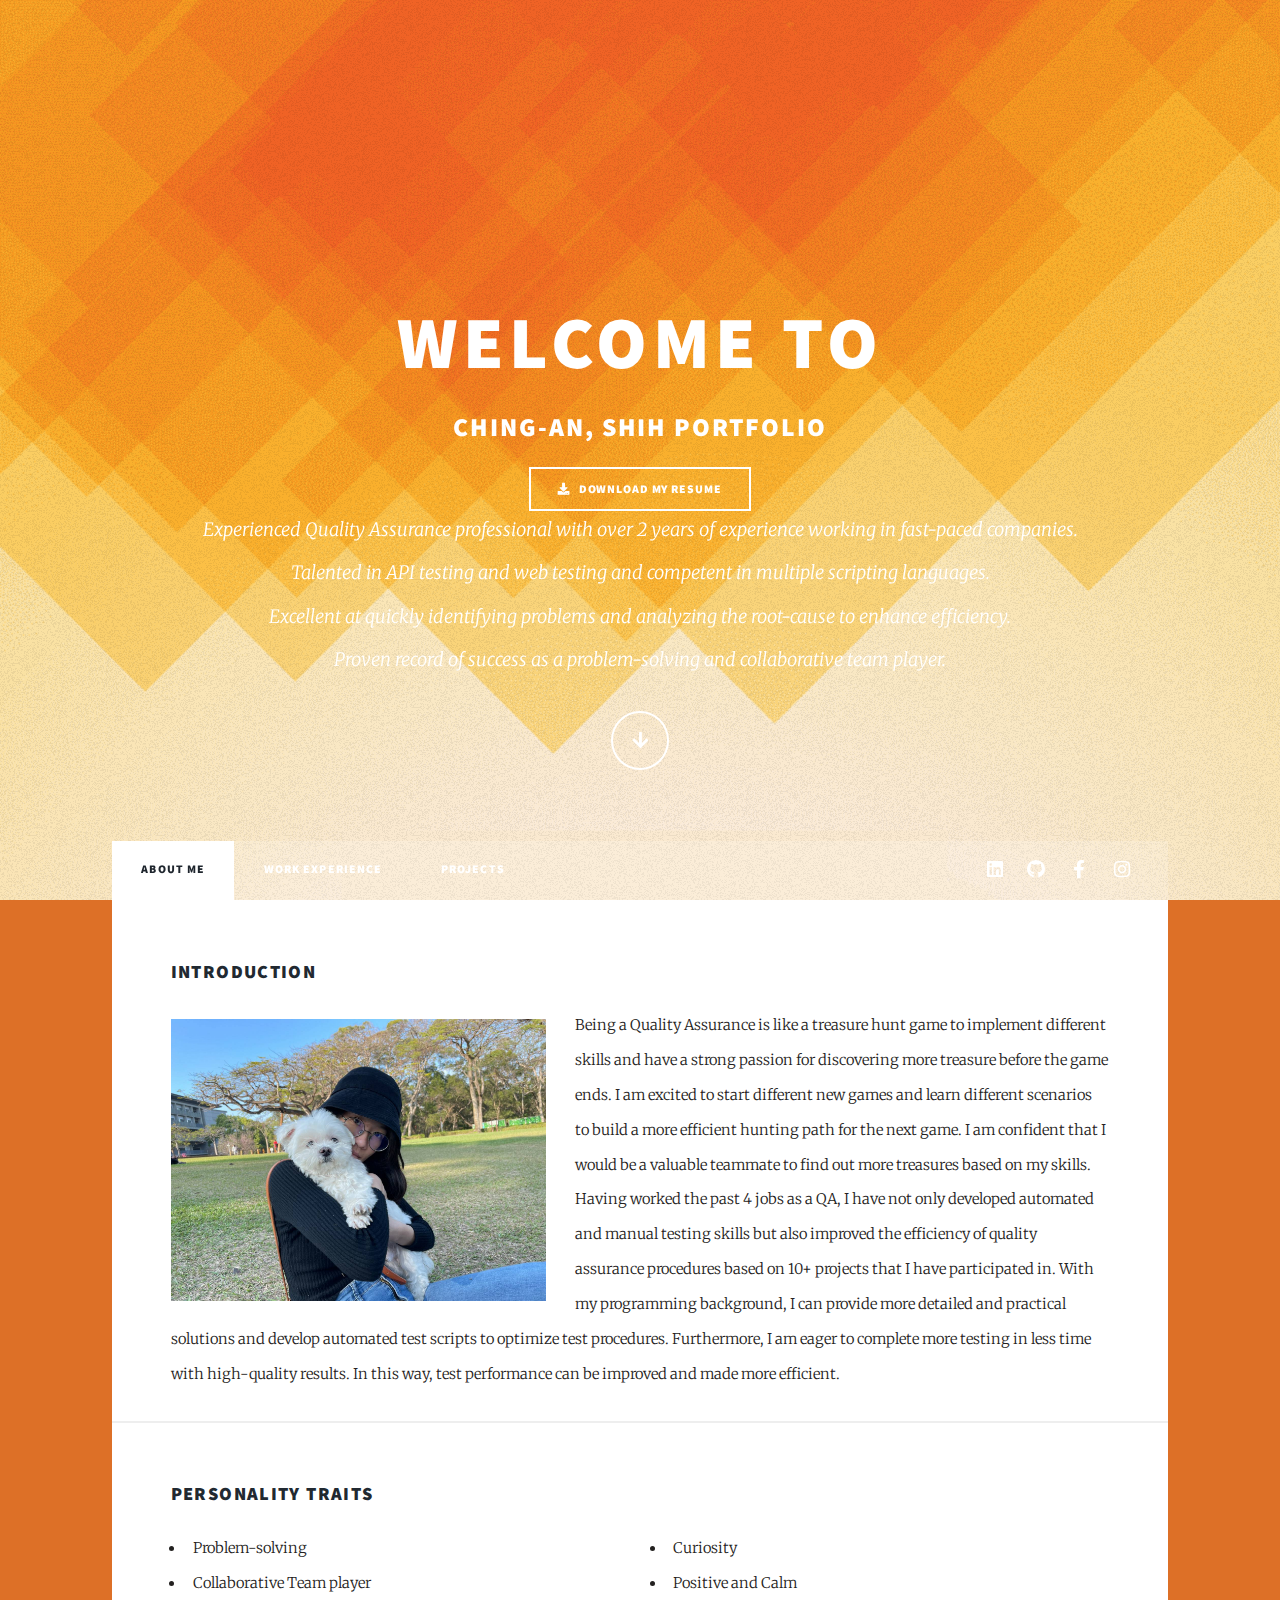
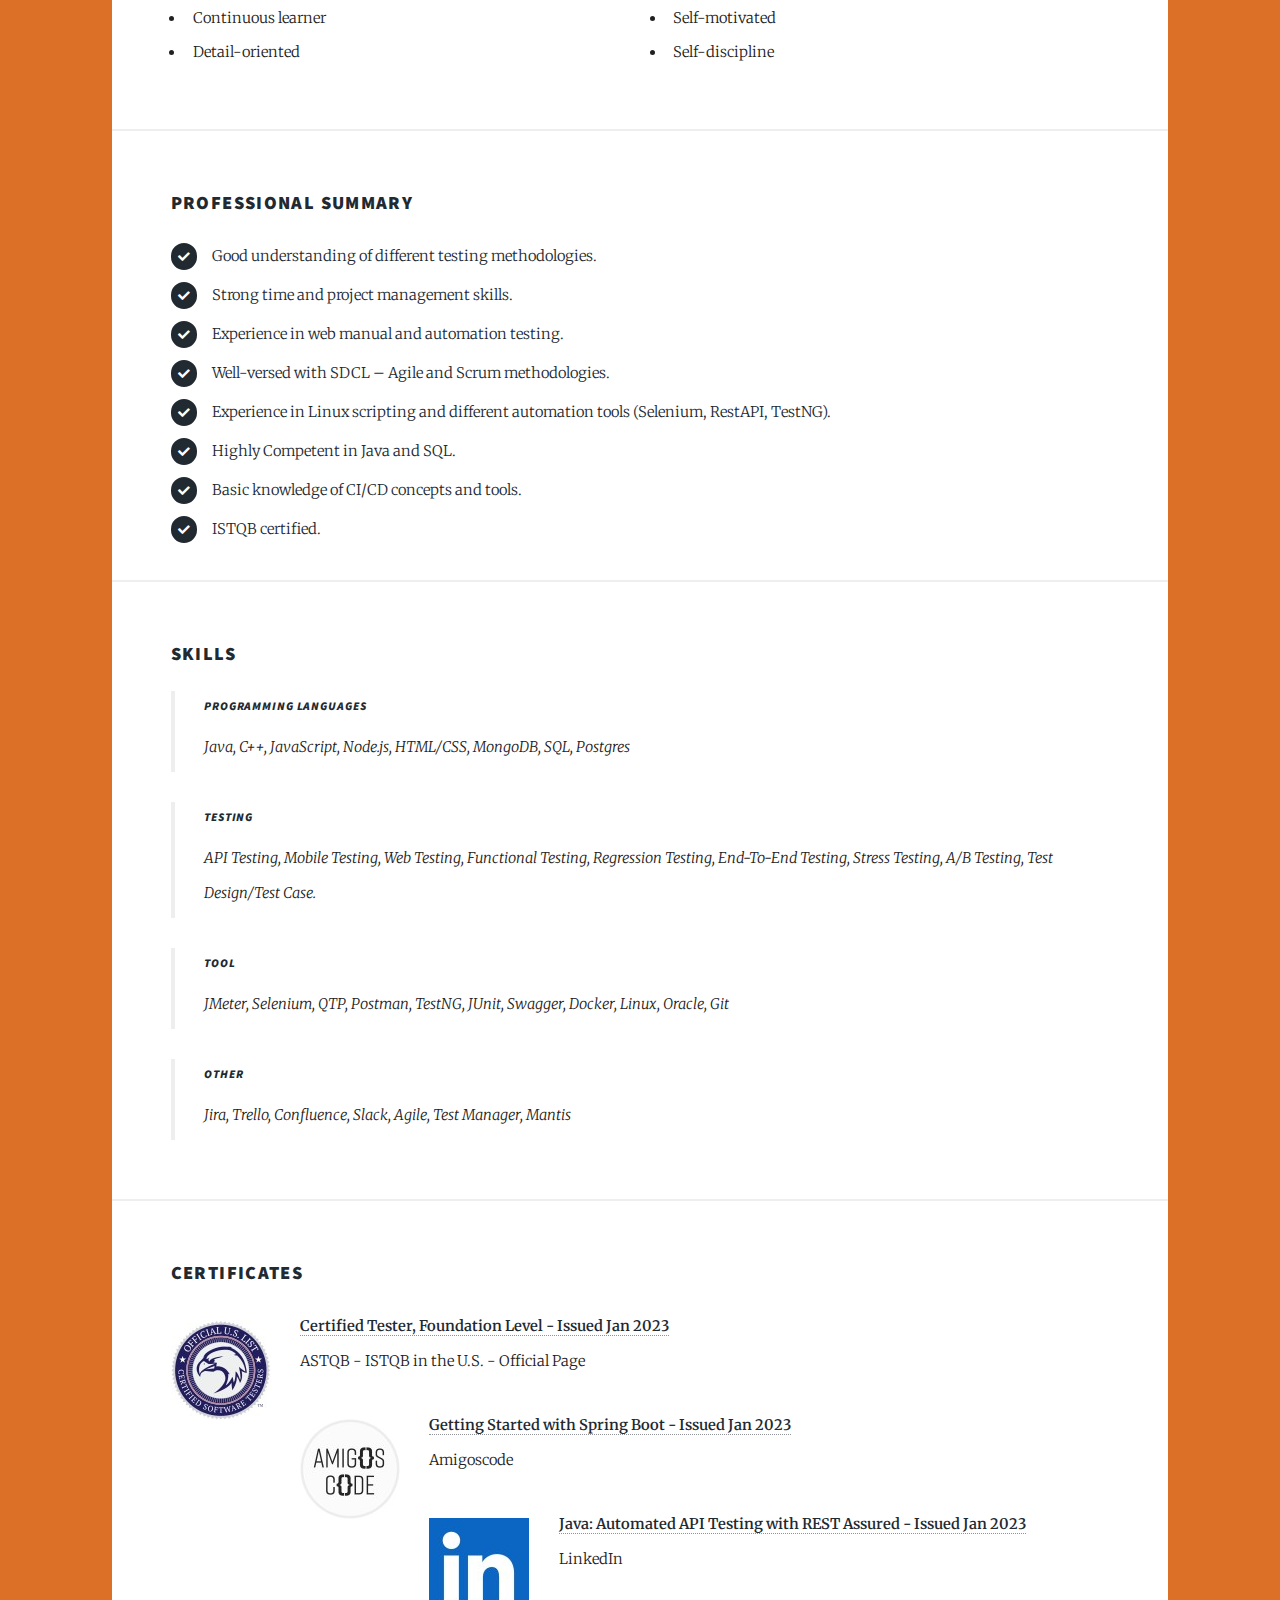
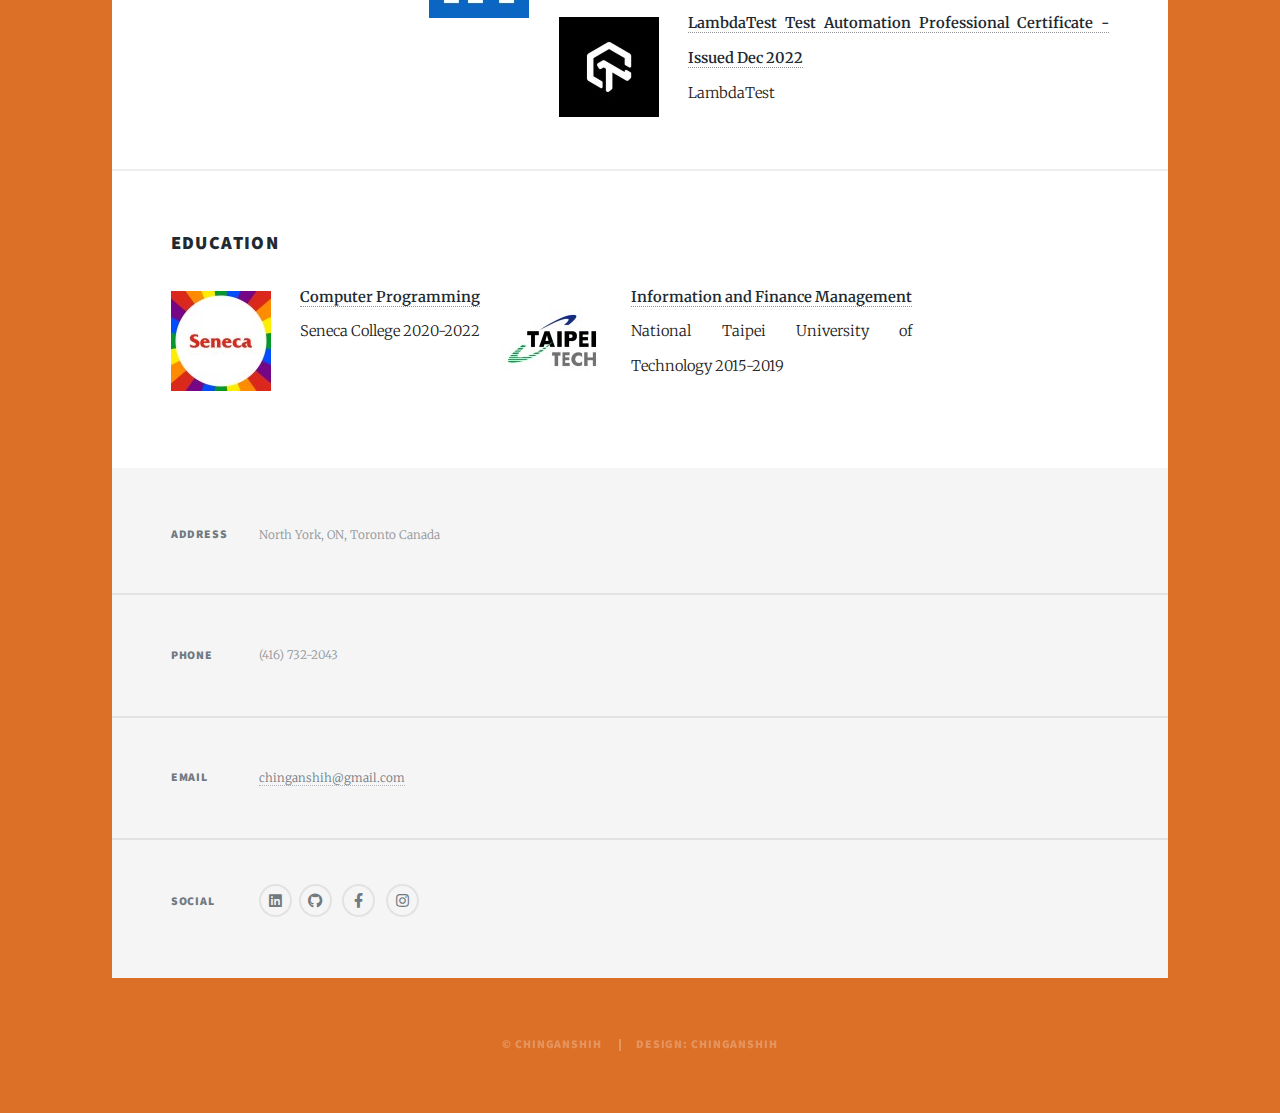
==== commit bf932dea: "Version 4-fix color problem and download resume" ====
--- a/index.html
+++ b/index.html
@@ -18,13 +18,12 @@
         <div id="intro">
             <h1>Welcome to <br> </h1>
             <h2>Ching-An, Shih portfolio</h2>
+            <a href="files/ChinganShih_Resume.pdf" download="Chinganshih_Resume" class="button icon solid fa-download">Download my resume</a>
             <p>Experienced Quality Assurance professional with over 2 years of experience working in fast-paced companies.
                 <br>Talented in API testing and web testing and competent in multiple scripting languages.
                 <br>Excellent at quickly identifying problems and analyzing the root-cause to enhance efficiency.
                 <br>Proven record of success as a problem-solving and collaborative team player.</p>
-            <ul class="actions">
-                <li><a href="files/ChinganShih_Resume.pdf" class="button icon solid fa-download">Download my resume</a></li>
-            </ul>
+
             <ul class="actions">
                 <li><a href="#header" class="button icon solid solo fa-arrow-down scrolly">Continue</a></li>
             </ul>
@@ -162,12 +161,15 @@
 
             <div class="major">
                 <h3>Education</h3>
-                <p><span class="image left"><img src="images/seneca.jpg" alt="" /></span>
-                    <a href="#"><b>Computer Programming </b></a>
-                    <br> Seneca College 2020-2022</p>
-                <p><span class="image left"><img src="images/NTUT.jpg" alt="" /></span>
-                    <a href="#"><b>Information and Finance Management</b></a>
-                    <br> National Taipei University of Technology 2015-2019 </p>
+                <div class="row">
+                    <p><span class="image left"><img src="images/seneca.jpg" alt="" /></span>
+                        <a href="#"><b>Computer Programming </b></a>
+                        <br> Seneca College 2020-2022</p>
+                    <p><span class="image left"><img src="images/NTUT.jpg" alt="" /></span>
+                        <a href="#"><b>Information and Finance Management</b></a>
+                        <br> National Taipei University of Technology 2015-2019 </p>
+
+                </div>
 
             </div>
 
--- a/assets/css/main.css
+++ b/assets/css/main.css
@@ -7,4683 +7,4406 @@
 	Free for personal and commercial use under the CCA 3.0 license (html5up.net/license)
 */
 
-html, body, div, span, applet, object,
-iframe, h1, h2, h3, h4, h5, h6, p, blockquote,
-pre, a, abbr, acronym, address, big, cite,
-code, del, dfn, em, img, ins, kbd, q, s, samp,
-small, strike, strong, sub, sup, tt, var, b,
-u, i, center, dl, dt, dd, ol, ul, li, fieldset,
-form, label, legend, table, caption, tbody,
-tfoot, thead, tr, th, td, article, aside,
-canvas, details, embed, figure, figcaption,
-footer, header, hgroup, menu, nav, output, ruby,
-section, summary, time, mark, audio, video {
-	margin: 0;
-	padding: 0;
-	border: 0;
-	font-size: 100%;
-	font: inherit;
-	vertical-align: baseline;}
-
-article, aside, details, figcaption, figure,
-footer, header, hgroup, menu, nav, section {
-	display: block;}
+html,
+body,
+div,
+span,
+applet,
+object,
+iframe,
+h1,
+h2,
+h3,
+h4,
+h5,
+h6,
+p,
+blockquote,
+pre,
+a,
+abbr,
+acronym,
+address,
+big,
+cite,
+code,
+del,
+dfn,
+em,
+img,
+ins,
+kbd,
+q,
+s,
+samp,
+small,
+strike,
+strong,
+sub,
+sup,
+tt,
+var,
+b,
+u,
+i,
+center,
+dl,
+dt,
+dd,
+ol,
+ul,
+li,
+fieldset,
+form,
+label,
+legend,
+table,
+caption,
+tbody,
+tfoot,
+thead,
+tr,
+th,
+td,
+article,
+aside,
+canvas,
+details,
+embed,
+figure,
+figcaption,
+footer,
+header,
+hgroup,
+menu,
+nav,
+output,
+ruby,
+section,
+summary,
+time,
+mark,
+audio,
+video {
+    margin: 0;
+    padding: 0;
+    border: 0;
+    font-size: 100%;
+    font: inherit;
+    vertical-align: baseline;
+}
+
+article,
+aside,
+details,
+figcaption,
+figure,
+footer,
+header,
+hgroup,
+menu,
+nav,
+section {
+    display: block;
+}
 
 body {
-	line-height: 1;
-}
-
-ol, ul {
-	list-style: none;
-}
-
-blockquote, q {
-	quotes: none;
-}
-
-	blockquote:before, blockquote:after, q:before, q:after {
-		content: '';
-		content: none;
-	}
+    line-height: 1;
+}
+
+ol,
+ul {
+    list-style: none;
+}
+
+blockquote,
+q {
+    quotes: none;
+}
+
+blockquote:before,
+blockquote:after,
+q:before,
+q:after {
+    content: '';
+    content: none;
+}
 
 table {
-	border-collapse: collapse;
-	border-spacing: 0;
+    border-collapse: collapse;
+    border-spacing: 0;
 }
 
 body {
-	-webkit-text-size-adjust: none;
+    -webkit-text-size-adjust: none;
 }
 
 mark {
-	background-color: transparent;
-	color: inherit;
+    background-color: transparent;
+    color: inherit;
 }
 
 input::-moz-focus-inner {
-	border: 0;
-	padding: 0;
-}
-
-input, select, textarea {
-	-moz-appearance: none;
-	-webkit-appearance: none;
-	-ms-appearance: none;
-	appearance: none;
-}
+    border: 0;
+    padding: 0;
+}
+
+input,
+select,
+textarea {
+    -moz-appearance: none;
+    -webkit-appearance: none;
+    -ms-appearance: none;
+    appearance: none;
+}
+
 
 /* Basic */
 
-	@-ms-viewport {
-		width: device-width;
-	}
-
-	body {
-		-ms-overflow-style: scrollbar;
-	}
-
-	@media screen and (max-width: 480px) {
-
-		html, body {
-			min-width: 320px;
-		}
-
-	}
-
-	html {
-		box-sizing: border-box;
-	}
-
-	*, *:before, *:after {
-		box-sizing: inherit;
-	}
-
-	body {
-		background-color: #1e252d;
-	}
-
-		body.is-preload *, body.is-preload *:before, body.is-preload *:after {
-			-moz-animation: none !important;
-			-webkit-animation: none !important;
-			-ms-animation: none !important;
-			animation: none !important;
-			-moz-transition: none !important;
-			-webkit-transition: none !important;
-			-ms-transition: none !important;
-			transition: none !important;
-		}
+@-ms-viewport {
+    width: device-width;
+}
+
+body {
+    -ms-overflow-style: scrollbar;
+}
+
+@media screen and (max-width: 480px) {
+    html,
+    body {
+        min-width: 320px;
+    }
+}
+
+html {
+    box-sizing: border-box;
+}
+
+*,
+*:before,
+*:after {
+    box-sizing: inherit;
+}
+
+body {
+    background-color: #dd7027;
+}
+
+body.is-preload *,
+body.is-preload *:before,
+body.is-preload *:after {
+    -moz-animation: none !important;
+    -webkit-animation: none !important;
+    -ms-animation: none !important;
+    animation: none !important;
+    -moz-transition: none !important;
+    -webkit-transition: none !important;
+    -ms-transition: none !important;
+    transition: none !important;
+}
+
 
 /* Type */
 
-	html {
-		font-size: 16pt;
-	}
-
-		@media screen and (max-width: 1680px) {
-
-			html {
-				font-size: 12pt;
-			}
-
-		}
-
-		@media screen and (max-width: 1280px) {
-
-			html {
-				font-size: 11pt;
-			}
-
-		}
-
-		@media screen and (max-width: 360px) {
-
-			html {
-				font-size: 10pt;
-			}
-
-		}
-
-	body {
-		color: #212931;
-	}
-
-	body, input, select, textarea {
-		font-family: "Merriweather", Georgia, serif;
-		font-weight: 300;
-		font-size: 1rem;
-		line-height: 2.375;
-	}
-
-	a {
-		-moz-transition: color 0.2s ease-in-out, background-color 0.2s ease-in-out, border-color 0.2s ease-in-out, box-shadow 0.2s ease-in-out;
-		-webkit-transition: color 0.2s ease-in-out, background-color 0.2s ease-in-out, border-color 0.2s ease-in-out, box-shadow 0.2s ease-in-out;
-		-ms-transition: color 0.2s ease-in-out, background-color 0.2s ease-in-out, border-color 0.2s ease-in-out, box-shadow 0.2s ease-in-out;
-		transition: color 0.2s ease-in-out, background-color 0.2s ease-in-out, border-color 0.2s ease-in-out, box-shadow 0.2s ease-in-out;
-		border-bottom: dotted 1px;
-		text-decoration: none;
-	}
-
-		a:hover {
-			border-bottom-color: transparent;
-		}
-
-	strong, b {
-		font-weight: 600;
-	}
-
-	em, i {
-		font-style: italic;
-	}
-
-	p {
-		text-align: justify;
-		margin: 0 0 2rem 0;
-	}
-
-	h1, h2, h3, h4, h5, h6 {
-		font-family: "Source Sans Pro", Helvetica, sans-serif;
-		font-weight: 900;
-		line-height: 1.5;
-		letter-spacing: 0.075em;
-		text-transform: uppercase;
-		margin: 0 0 1rem 0;
-	}
-
-		h1 a, h2 a, h3 a, h4 a, h5 a, h6 a {
-			border-bottom: 0;
-			color: inherit;
-			text-decoration: none;
-		}
-
-	h1 {
-		font-size: 4rem;
-		line-height: 1.1;
-		margin: 0 0 2rem 0;
-	}
-
-	h2 {
-		font-size: 1.75rem;
-		line-height: 1.3;
-		margin: 0 0 1.5rem 0;
-	}
-
-	h3 {
-		font-size: 1.25rem;
-		margin: 0 0 1.5rem 0;
-	}
-
-	h4 {
-		font-size: 1rem;
-	}
-
-	h5 {
-		font-size: 0.9rem;
-	}
-
-	h6 {
-		font-size: 0.8rem;
-	}
-
-	sub {
-		font-size: 0.8rem;
-		position: relative;
-		top: 0.5rem;
-	}
-
-	sup {
-		font-size: 0.8rem;
-		position: relative;
-		top: -0.5rem;
-	}
-
-	blockquote {
-		border-left: solid 4px;
-		font-style: italic;
-		margin: 0 0 2rem 0;
-		padding: 0.5rem 0 0.5rem 2rem;
-	}
-
-	code {
-		border: solid 2px;
-		font-family: "Courier New", monospace;
-		font-size: 0.9rem;
-		margin: 0 0.25rem;
-		padding: 0.25rem 0.65rem;
-	}
-
-	pre {
-		-webkit-overflow-scrolling: touch;
-		font-family: "Courier New", monospace;
-		font-size: 0.9rem;
-		margin: 0 0 2rem 0;
-	}
-
-		pre code {
-			display: block;
-			line-height: 1.75;
-			padding: 1rem 1.5rem;
-			overflow-x: auto;
-		}
-
-	hr {
-		border: 0;
-		border-bottom: solid 2px;
-		margin: 3rem 0;
-	}
-
-		hr.major {
-			margin: 5rem 0;
-		}
-
-	.align-left {
-		text-align: left;
-	}
-
-	.align-center {
-		text-align: center;
-	}
-
-	.align-right {
-		text-align: right;
-	}
-
-	input, select, textarea {
-		color: #212931;
-	}
-
-	a {
-		color: #212931;
-		border-bottom-color: rgba(33, 41, 49, 0.5);
-	}
-
-		a:hover {
-			border-bottom-color: transparent;
-			color: #18bfef !important;
-		}
-
-	strong, b {
-		color: #212931;
-	}
-
-	h1, h2, h3, h4, h5, h6 {
-		color: #212931;
-	}
-
-	blockquote {
-		border-left-color: #eeeeee;
-	}
-
-	code {
-		background: rgba(220, 220, 220, 0.25);
-		border-color: #eeeeee;
-	}
-
-	hr {
-		border-bottom-color: #eeeeee;
-	}
+html {
+    font-size: 16pt;
+}
+
+@media screen and (max-width: 1680px) {
+    html {
+        font-size: 12pt;
+    }
+}
+
+@media screen and (max-width: 1280px) {
+    html {
+        font-size: 11pt;
+    }
+}
+
+@media screen and (max-width: 360px) {
+    html {
+        font-size: 10pt;
+    }
+}
+
+body {
+    color: #232120;
+}
+
+body,
+input,
+select,
+textarea {
+    font-family: "Merriweather", Georgia, serif;
+    font-weight: 300;
+    font-size: 1rem;
+    line-height: 2.375;
+}
+
+a {
+    -moz-transition: color 0.2s ease-in-out, background-color 0.2s ease-in-out, border-color 0.2s ease-in-out, box-shadow 0.2s ease-in-out;
+    -webkit-transition: color 0.2s ease-in-out, background-color 0.2s ease-in-out, border-color 0.2s ease-in-out, box-shadow 0.2s ease-in-out;
+    -ms-transition: color 0.2s ease-in-out, background-color 0.2s ease-in-out, border-color 0.2s ease-in-out, box-shadow 0.2s ease-in-out;
+    transition: color 0.2s ease-in-out, background-color 0.2s ease-in-out, border-color 0.2s ease-in-out, box-shadow 0.2s ease-in-out;
+    border-bottom: dotted 1px;
+    text-decoration: none;
+}
+
+a:hover {
+    border-bottom-color: transparent;
+}
+
+strong,
+b {
+    font-weight: 600;
+}
+
+em,
+i {
+    font-style: italic;
+}
+
+p {
+    text-align: justify;
+    margin: 0 0 2rem 0;
+}
+
+h1,
+h2,
+h3,
+h4,
+h5,
+h6 {
+    font-family: "Source Sans Pro", Helvetica, sans-serif;
+    font-weight: 900;
+    line-height: 1.5;
+    letter-spacing: 0.075em;
+    text-transform: uppercase;
+    margin: 0 0 1rem 0;
+}
+
+h1 a,
+h2 a,
+h3 a,
+h4 a,
+h5 a,
+h6 a {
+    border-bottom: 0;
+    color: inherit;
+    text-decoration: none;
+}
+
+h1 {
+    font-size: 4rem;
+    line-height: 1.1;
+    margin: 0 0 2rem 0;
+}
+
+h2 {
+    font-size: 1.75rem;
+    line-height: 1.3;
+    margin: 0 0 1.5rem 0;
+}
+
+h3 {
+    font-size: 1.25rem;
+    margin: 0 0 1.5rem 0;
+}
+
+h4 {
+    font-size: 1rem;
+}
+
+h5 {
+    font-size: 0.9rem;
+}
+
+h6 {
+    font-size: 0.8rem;
+}
+
+sub {
+    font-size: 0.8rem;
+    position: relative;
+    top: 0.5rem;
+}
+
+sup {
+    font-size: 0.8rem;
+    position: relative;
+    top: -0.5rem;
+}
+
+blockquote {
+    border-left: solid 4px;
+    font-style: italic;
+    margin: 0 0 2rem 0;
+    padding: 0.5rem 0 0.5rem 2rem;
+}
+
+code {
+    border: solid 2px;
+    font-family: "Courier New", monospace;
+    font-size: 0.9rem;
+    margin: 0 0.25rem;
+    padding: 0.25rem 0.65rem;
+}
+
+pre {
+    -webkit-overflow-scrolling: touch;
+    font-family: "Courier New", monospace;
+    font-size: 0.9rem;
+    margin: 0 0 2rem 0;
+}
+
+pre code {
+    display: block;
+    line-height: 1.75;
+    padding: 1rem 1.5rem;
+    overflow-x: auto;
+}
+
+hr {
+    border: 0;
+    border-bottom: solid 2px;
+    margin: 3rem 0;
+}
+
+hr.major {
+    margin: 5rem 0;
+}
+
+.align-left {
+    text-align: left;
+}
+
+.align-center {
+    text-align: center;
+}
+
+.align-right {
+    text-align: right;
+}
+
+input,
+select,
+textarea {
+    color: #212931;
+}
+
+a {
+    color: #212931;
+    border-bottom-color: rgba(33, 41, 49, 0.5);
+}
+
+a:hover {
+    border-bottom-color: transparent;
+    color: #18bfef !important;
+}
+
+strong,
+b {
+    color: #212931;
+}
+
+h1,
+h2,
+h3,
+h4,
+h5,
+h6 {
+    color: #212931;
+}
+
+blockquote {
+    border-left-color: #eeeeee;
+}
+
+code {
+    background: rgba(220, 220, 220, 0.25);
+    border-color: #eeeeee;
+}
+
+hr {
+    border-bottom-color: #eeeeee;
+}
+
 
 /* Row */
 
-	.row {
-		display: flex;
-		flex-wrap: wrap;
-		box-sizing: border-box;
-		align-items: stretch;
-	}
-
-		.row > * {
-			box-sizing: border-box;
-		}
-
-		.row.gtr-uniform > * > :last-child {
-			margin-bottom: 0;
-		}
-
-		.row.aln-left {
-			justify-content: flex-start;
-		}
-
-		.row.aln-center {
-			justify-content: center;
-		}
-
-		.row.aln-right {
-			justify-content: flex-end;
-		}
-
-		.row.aln-top {
-			align-items: flex-start;
-		}
-
-		.row.aln-middle {
-			align-items: center;
-		}
-
-		.row.aln-bottom {
-			align-items: flex-end;
-		}
-
-		.row > .imp {
-			order: -1;
-		}
-
-		.row > .col-1 {
-			width: 8.33333%;
-		}
-
-		.row > .off-1 {
-			margin-left: 8.33333%;
-		}
-
-		.row > .col-2 {
-			width: 16.66667%;
-		}
-
-		.row > .off-2 {
-			margin-left: 16.66667%;
-		}
-
-		.row > .col-3 {
-			width: 25%;
-		}
-
-		.row > .off-3 {
-			margin-left: 25%;
-		}
-
-		.row > .col-4 {
-			width: 33.33333%;
-		}
-
-		.row > .off-4 {
-			margin-left: 33.33333%;
-		}
-
-		.row > .col-5 {
-			width: 41.66667%;
-		}
-
-		.row > .off-5 {
-			margin-left: 41.66667%;
-		}
-
-		.row > .col-6 {
-			width: 50%;
-		}
-
-		.row > .off-6 {
-			margin-left: 50%;
-		}
-
-		.row > .col-7 {
-			width: 58.33333%;
-		}
-
-		.row > .off-7 {
-			margin-left: 58.33333%;
-		}
-
-		.row > .col-8 {
-			width: 66.66667%;
-		}
-
-		.row > .off-8 {
-			margin-left: 66.66667%;
-		}
-
-		.row > .col-9 {
-			width: 75%;
-		}
-
-		.row > .off-9 {
-			margin-left: 75%;
-		}
-
-		.row > .col-10 {
-			width: 83.33333%;
-		}
-
-		.row > .off-10 {
-			margin-left: 83.33333%;
-		}
-
-		.row > .col-11 {
-			width: 91.66667%;
-		}
-
-		.row > .off-11 {
-			margin-left: 91.66667%;
-		}
-
-		.row > .col-12 {
-			width: 100%;
-		}
-
-		.row > .off-12 {
-			margin-left: 100%;
-		}
-
-		.row.gtr-0 {
-			margin-top: 0;
-			margin-left: 0rem;
-		}
-
-			.row.gtr-0 > * {
-				padding: 0 0 0 0rem;
-			}
-
-			.row.gtr-0.gtr-uniform {
-				margin-top: 0rem;
-			}
-
-				.row.gtr-0.gtr-uniform > * {
-					padding-top: 0rem;
-				}
-
-		.row.gtr-25 {
-			margin-top: 0;
-			margin-left: -0.375rem;
-		}
-
-			.row.gtr-25 > * {
-				padding: 0 0 0 0.375rem;
-			}
-
-			.row.gtr-25.gtr-uniform {
-				margin-top: -0.375rem;
-			}
-
-				.row.gtr-25.gtr-uniform > * {
-					padding-top: 0.375rem;
-				}
-
-		.row.gtr-50 {
-			margin-top: 0;
-			margin-left: -0.75rem;
-		}
-
-			.row.gtr-50 > * {
-				padding: 0 0 0 0.75rem;
-			}
-
-			.row.gtr-50.gtr-uniform {
-				margin-top: -0.75rem;
-			}
-
-				.row.gtr-50.gtr-uniform > * {
-					padding-top: 0.75rem;
-				}
-
-		.row {
-			margin-top: 0;
-			margin-left: -1.5rem;
-		}
-
-			.row > * {
-				padding: 0 0 0 1.5rem;
-			}
-
-			.row.gtr-uniform {
-				margin-top: -1.5rem;
-			}
-
-				.row.gtr-uniform > * {
-					padding-top: 1.5rem;
-				}
-
-		.row.gtr-150 {
-			margin-top: 0;
-			margin-left: -2.25rem;
-		}
-
-			.row.gtr-150 > * {
-				padding: 0 0 0 2.25rem;
-			}
-
-			.row.gtr-150.gtr-uniform {
-				margin-top: -2.25rem;
-			}
-
-				.row.gtr-150.gtr-uniform > * {
-					padding-top: 2.25rem;
-				}
-
-		.row.gtr-200 {
-			margin-top: 0;
-			margin-left: -3rem;
-		}
-
-			.row.gtr-200 > * {
-				padding: 0 0 0 3rem;
-			}
-
-			.row.gtr-200.gtr-uniform {
-				margin-top: -3rem;
-			}
-
-				.row.gtr-200.gtr-uniform > * {
-					padding-top: 3rem;
-				}
-
-		@media screen and (max-width: 1680px) {
-
-			.row {
-				display: flex;
-				flex-wrap: wrap;
-				box-sizing: border-box;
-				align-items: stretch;
-			}
-
-				.row > * {
-					box-sizing: border-box;
-				}
-
-				.row.gtr-uniform > * > :last-child {
-					margin-bottom: 0;
-				}
-
-				.row.aln-left {
-					justify-content: flex-start;
-				}
-
-				.row.aln-center {
-					justify-content: center;
-				}
-
-				.row.aln-right {
-					justify-content: flex-end;
-				}
-
-				.row.aln-top {
-					align-items: flex-start;
-				}
-
-				.row.aln-middle {
-					align-items: center;
-				}
-
-				.row.aln-bottom {
-					align-items: flex-end;
-				}
-
-				.row > .imp-xlarge {
-					order: -1;
-				}
-
-				.row > .col-1-xlarge {
-					width: 8.33333%;
-				}
-
-				.row > .off-1-xlarge {
-					margin-left: 8.33333%;
-				}
-
-				.row > .col-2-xlarge {
-					width: 16.66667%;
-				}
-
-				.row > .off-2-xlarge {
-					margin-left: 16.66667%;
-				}
-
-				.row > .col-3-xlarge {
-					width: 25%;
-				}
-
-				.row > .off-3-xlarge {
-					margin-left: 25%;
-				}
-
-				.row > .col-4-xlarge {
-					width: 33.33333%;
-				}
-
-				.row > .off-4-xlarge {
-					margin-left: 33.33333%;
-				}
-
-				.row > .col-5-xlarge {
-					width: 41.66667%;
-				}
-
-				.row > .off-5-xlarge {
-					margin-left: 41.66667%;
-				}
-
-				.row > .col-6-xlarge {
-					width: 50%;
-				}
-
-				.row > .off-6-xlarge {
-					margin-left: 50%;
-				}
-
-				.row > .col-7-xlarge {
-					width: 58.33333%;
-				}
-
-				.row > .off-7-xlarge {
-					margin-left: 58.33333%;
-				}
-
-				.row > .col-8-xlarge {
-					width: 66.66667%;
-				}
-
-				.row > .off-8-xlarge {
-					margin-left: 66.66667%;
-				}
-
-				.row > .col-9-xlarge {
-					width: 75%;
-				}
-
-				.row > .off-9-xlarge {
-					margin-left: 75%;
-				}
-
-				.row > .col-10-xlarge {
-					width: 83.33333%;
-				}
-
-				.row > .off-10-xlarge {
-					margin-left: 83.33333%;
-				}
-
-				.row > .col-11-xlarge {
-					width: 91.66667%;
-				}
-
-				.row > .off-11-xlarge {
-					margin-left: 91.66667%;
-				}
-
-				.row > .col-12-xlarge {
-					width: 100%;
-				}
-
-				.row > .off-12-xlarge {
-					margin-left: 100%;
-				}
-
-				.row.gtr-0 {
-					margin-top: 0;
-					margin-left: 0rem;
-				}
-
-					.row.gtr-0 > * {
-						padding: 0 0 0 0rem;
-					}
-
-					.row.gtr-0.gtr-uniform {
-						margin-top: 0rem;
-					}
-
-						.row.gtr-0.gtr-uniform > * {
-							padding-top: 0rem;
-						}
-
-				.row.gtr-25 {
-					margin-top: 0;
-					margin-left: -0.375rem;
-				}
-
-					.row.gtr-25 > * {
-						padding: 0 0 0 0.375rem;
-					}
-
-					.row.gtr-25.gtr-uniform {
-						margin-top: -0.375rem;
-					}
-
-						.row.gtr-25.gtr-uniform > * {
-							padding-top: 0.375rem;
-						}
-
-				.row.gtr-50 {
-					margin-top: 0;
-					margin-left: -0.75rem;
-				}
-
-					.row.gtr-50 > * {
-						padding: 0 0 0 0.75rem;
-					}
-
-					.row.gtr-50.gtr-uniform {
-						margin-top: -0.75rem;
-					}
-
-						.row.gtr-50.gtr-uniform > * {
-							padding-top: 0.75rem;
-						}
-
-				.row {
-					margin-top: 0;
-					margin-left: -1.5rem;
-				}
-
-					.row > * {
-						padding: 0 0 0 1.5rem;
-					}
-
-					.row.gtr-uniform {
-						margin-top: -1.5rem;
-					}
-
-						.row.gtr-uniform > * {
-							padding-top: 1.5rem;
-						}
-
-				.row.gtr-150 {
-					margin-top: 0;
-					margin-left: -2.25rem;
-				}
-
-					.row.gtr-150 > * {
-						padding: 0 0 0 2.25rem;
-					}
-
-					.row.gtr-150.gtr-uniform {
-						margin-top: -2.25rem;
-					}
-
-						.row.gtr-150.gtr-uniform > * {
-							padding-top: 2.25rem;
-						}
-
-				.row.gtr-200 {
-					margin-top: 0;
-					margin-left: -3rem;
-				}
-
-					.row.gtr-200 > * {
-						padding: 0 0 0 3rem;
-					}
-
-					.row.gtr-200.gtr-uniform {
-						margin-top: -3rem;
-					}
-
-						.row.gtr-200.gtr-uniform > * {
-							padding-top: 3rem;
-						}
-
-		}
-
-		@media screen and (max-width: 1280px) {
-
-			.row {
-				display: flex;
-				flex-wrap: wrap;
-				box-sizing: border-box;
-				align-items: stretch;
-			}
-
-				.row > * {
-					box-sizing: border-box;
-				}
-
-				.row.gtr-uniform > * > :last-child {
-					margin-bottom: 0;
-				}
-
-				.row.aln-left {
-					justify-content: flex-start;
-				}
-
-				.row.aln-center {
-					justify-content: center;
-				}
-
-				.row.aln-right {
-					justify-content: flex-end;
-				}
-
-				.row.aln-top {
-					align-items: flex-start;
-				}
-
-				.row.aln-middle {
-					align-items: center;
-				}
-
-				.row.aln-bottom {
-					align-items: flex-end;
-				}
-
-				.row > .imp-large {
-					order: -1;
-				}
-
-				.row > .col-1-large {
-					width: 8.33333%;
-				}
-
-				.row > .off-1-large {
-					margin-left: 8.33333%;
-				}
-
-				.row > .col-2-large {
-					width: 16.66667%;
-				}
-
-				.row > .off-2-large {
-					margin-left: 16.66667%;
-				}
-
-				.row > .col-3-large {
-					width: 25%;
-				}
-
-				.row > .off-3-large {
-					margin-left: 25%;
-				}
-
-				.row > .col-4-large {
-					width: 33.33333%;
-				}
-
-				.row > .off-4-large {
-					margin-left: 33.33333%;
-				}
-
-				.row > .col-5-large {
-					width: 41.66667%;
-				}
-
-				.row > .off-5-large {
-					margin-left: 41.66667%;
-				}
-
-				.row > .col-6-large {
-					width: 50%;
-				}
-
-				.row > .off-6-large {
-					margin-left: 50%;
-				}
-
-				.row > .col-7-large {
-					width: 58.33333%;
-				}
-
-				.row > .off-7-large {
-					margin-left: 58.33333%;
-				}
-
-				.row > .col-8-large {
-					width: 66.66667%;
-				}
-
-				.row > .off-8-large {
-					margin-left: 66.66667%;
-				}
-
-				.row > .col-9-large {
-					width: 75%;
-				}
-
-				.row > .off-9-large {
-					margin-left: 75%;
-				}
-
-				.row > .col-10-large {
-					width: 83.33333%;
-				}
-
-				.row > .off-10-large {
-					margin-left: 83.33333%;
-				}
-
-				.row > .col-11-large {
-					width: 91.66667%;
-				}
-
-				.row > .off-11-large {
-					margin-left: 91.66667%;
-				}
-
-				.row > .col-12-large {
-					width: 100%;
-				}
-
-				.row > .off-12-large {
-					margin-left: 100%;
-				}
-
-				.row.gtr-0 {
-					margin-top: 0;
-					margin-left: 0rem;
-				}
-
-					.row.gtr-0 > * {
-						padding: 0 0 0 0rem;
-					}
-
-					.row.gtr-0.gtr-uniform {
-						margin-top: 0rem;
-					}
-
-						.row.gtr-0.gtr-uniform > * {
-							padding-top: 0rem;
-						}
-
-				.row.gtr-25 {
-					margin-top: 0;
-					margin-left: -0.375rem;
-				}
-
-					.row.gtr-25 > * {
-						padding: 0 0 0 0.375rem;
-					}
-
-					.row.gtr-25.gtr-uniform {
-						margin-top: -0.375rem;
-					}
-
-						.row.gtr-25.gtr-uniform > * {
-							padding-top: 0.375rem;
-						}
-
-				.row.gtr-50 {
-					margin-top: 0;
-					margin-left: -0.75rem;
-				}
-
-					.row.gtr-50 > * {
-						padding: 0 0 0 0.75rem;
-					}
-
-					.row.gtr-50.gtr-uniform {
-						margin-top: -0.75rem;
-					}
-
-						.row.gtr-50.gtr-uniform > * {
-							padding-top: 0.75rem;
-						}
-
-				.row {
-					margin-top: 0;
-					margin-left: -1.5rem;
-				}
-
-					.row > * {
-						padding: 0 0 0 1.5rem;
-					}
-
-					.row.gtr-uniform {
-						margin-top: -1.5rem;
-					}
-
-						.row.gtr-uniform > * {
-							padding-top: 1.5rem;
-						}
-
-				.row.gtr-150 {
-					margin-top: 0;
-					margin-left: -2.25rem;
-				}
-
-					.row.gtr-150 > * {
-						padding: 0 0 0 2.25rem;
-					}
-
-					.row.gtr-150.gtr-uniform {
-						margin-top: -2.25rem;
-					}
-
-						.row.gtr-150.gtr-uniform > * {
-							padding-top: 2.25rem;
-						}
-
-				.row.gtr-200 {
-					margin-top: 0;
-					margin-left: -3rem;
-				}
-
-					.row.gtr-200 > * {
-						padding: 0 0 0 3rem;
-					}
-
-					.row.gtr-200.gtr-uniform {
-						margin-top: -3rem;
-					}
-
-						.row.gtr-200.gtr-uniform > * {
-							padding-top: 3rem;
-						}
-
-		}
-
-		@media screen and (max-width: 980px) {
-
-			.row {
-				display: flex;
-				flex-wrap: wrap;
-				box-sizing: border-box;
-				align-items: stretch;
-			}
-
-				.row > * {
-					box-sizing: border-box;
-				}
-
-				.row.gtr-uniform > * > :last-child {
-					margin-bottom: 0;
-				}
-
-				.row.aln-left {
-					justify-content: flex-start;
-				}
-
-				.row.aln-center {
-					justify-content: center;
-				}
-
-				.row.aln-right {
-					justify-content: flex-end;
-				}
-
-				.row.aln-top {
-					align-items: flex-start;
-				}
-
-				.row.aln-middle {
-					align-items: center;
-				}
-
-				.row.aln-bottom {
-					align-items: flex-end;
-				}
-
-				.row > .imp-medium {
-					order: -1;
-				}
-
-				.row > .col-1-medium {
-					width: 8.33333%;
-				}
-
-				.row > .off-1-medium {
-					margin-left: 8.33333%;
-				}
-
-				.row > .col-2-medium {
-					width: 16.66667%;
-				}
-
-				.row > .off-2-medium {
-					margin-left: 16.66667%;
-				}
-
-				.row > .col-3-medium {
-					width: 25%;
-				}
-
-				.row > .off-3-medium {
-					margin-left: 25%;
-				}
-
-				.row > .col-4-medium {
-					width: 33.33333%;
-				}
-
-				.row > .off-4-medium {
-					margin-left: 33.33333%;
-				}
-
-				.row > .col-5-medium {
-					width: 41.66667%;
-				}
-
-				.row > .off-5-medium {
-					margin-left: 41.66667%;
-				}
-
-				.row > .col-6-medium {
-					width: 50%;
-				}
-
-				.row > .off-6-medium {
-					margin-left: 50%;
-				}
-
-				.row > .col-7-medium {
-					width: 58.33333%;
-				}
-
-				.row > .off-7-medium {
-					margin-left: 58.33333%;
-				}
-
-				.row > .col-8-medium {
-					width: 66.66667%;
-				}
-
-				.row > .off-8-medium {
-					margin-left: 66.66667%;
-				}
-
-				.row > .col-9-medium {
-					width: 75%;
-				}
-
-				.row > .off-9-medium {
-					margin-left: 75%;
-				}
-
-				.row > .col-10-medium {
-					width: 83.33333%;
-				}
-
-				.row > .off-10-medium {
-					margin-left: 83.33333%;
-				}
-
-				.row > .col-11-medium {
-					width: 91.66667%;
-				}
-
-				.row > .off-11-medium {
-					margin-left: 91.66667%;
-				}
-
-				.row > .col-12-medium {
-					width: 100%;
-				}
-
-				.row > .off-12-medium {
-					margin-left: 100%;
-				}
-
-				.row.gtr-0 {
-					margin-top: 0;
-					margin-left: 0rem;
-				}
-
-					.row.gtr-0 > * {
-						padding: 0 0 0 0rem;
-					}
-
-					.row.gtr-0.gtr-uniform {
-						margin-top: 0rem;
-					}
-
-						.row.gtr-0.gtr-uniform > * {
-							padding-top: 0rem;
-						}
-
-				.row.gtr-25 {
-					margin-top: 0;
-					margin-left: -0.375rem;
-				}
-
-					.row.gtr-25 > * {
-						padding: 0 0 0 0.375rem;
-					}
-
-					.row.gtr-25.gtr-uniform {
-						margin-top: -0.375rem;
-					}
-
-						.row.gtr-25.gtr-uniform > * {
-							padding-top: 0.375rem;
-						}
-
-				.row.gtr-50 {
-					margin-top: 0;
-					margin-left: -0.75rem;
-				}
-
-					.row.gtr-50 > * {
-						padding: 0 0 0 0.75rem;
-					}
-
-					.row.gtr-50.gtr-uniform {
-						margin-top: -0.75rem;
-					}
-
-						.row.gtr-50.gtr-uniform > * {
-							padding-top: 0.75rem;
-						}
-
-				.row {
-					margin-top: 0;
-					margin-left: -1.5rem;
-				}
-
-					.row > * {
-						padding: 0 0 0 1.5rem;
-					}
-
-					.row.gtr-uniform {
-						margin-top: -1.5rem;
-					}
-
-						.row.gtr-uniform > * {
-							padding-top: 1.5rem;
-						}
-
-				.row.gtr-150 {
-					margin-top: 0;
-					margin-left: -2.25rem;
-				}
-
-					.row.gtr-150 > * {
-						padding: 0 0 0 2.25rem;
-					}
-
-					.row.gtr-150.gtr-uniform {
-						margin-top: -2.25rem;
-					}
-
-						.row.gtr-150.gtr-uniform > * {
-							padding-top: 2.25rem;
-						}
-
-				.row.gtr-200 {
-					margin-top: 0;
-					margin-left: -3rem;
-				}
-
-					.row.gtr-200 > * {
-						padding: 0 0 0 3rem;
-					}
-
-					.row.gtr-200.gtr-uniform {
-						margin-top: -3rem;
-					}
-
-						.row.gtr-200.gtr-uniform > * {
-							padding-top: 3rem;
-						}
-
-		}
-
-		@media screen and (max-width: 736px) {
-
-			.row {
-				display: flex;
-				flex-wrap: wrap;
-				box-sizing: border-box;
-				align-items: stretch;
-			}
-
-				.row > * {
-					box-sizing: border-box;
-				}
-
-				.row.gtr-uniform > * > :last-child {
-					margin-bottom: 0;
-				}
-
-				.row.aln-left {
-					justify-content: flex-start;
-				}
-
-				.row.aln-center {
-					justify-content: center;
-				}
-
-				.row.aln-right {
-					justify-content: flex-end;
-				}
-
-				.row.aln-top {
-					align-items: flex-start;
-				}
-
-				.row.aln-middle {
-					align-items: center;
-				}
-
-				.row.aln-bottom {
-					align-items: flex-end;
-				}
-
-				.row > .imp-small {
-					order: -1;
-				}
-
-				.row > .col-1-small {
-					width: 8.33333%;
-				}
-
-				.row > .off-1-small {
-					margin-left: 8.33333%;
-				}
-
-				.row > .col-2-small {
-					width: 16.66667%;
-				}
-
-				.row > .off-2-small {
-					margin-left: 16.66667%;
-				}
-
-				.row > .col-3-small {
-					width: 25%;
-				}
-
-				.row > .off-3-small {
-					margin-left: 25%;
-				}
-
-				.row > .col-4-small {
-					width: 33.33333%;
-				}
-
-				.row > .off-4-small {
-					margin-left: 33.33333%;
-				}
-
-				.row > .col-5-small {
-					width: 41.66667%;
-				}
-
-				.row > .off-5-small {
-					margin-left: 41.66667%;
-				}
-
-				.row > .col-6-small {
-					width: 50%;
-				}
-
-				.row > .off-6-small {
-					margin-left: 50%;
-				}
-
-				.row > .col-7-small {
-					width: 58.33333%;
-				}
-
-				.row > .off-7-small {
-					margin-left: 58.33333%;
-				}
-
-				.row > .col-8-small {
-					width: 66.66667%;
-				}
-
-				.row > .off-8-small {
-					margin-left: 66.66667%;
-				}
-
-				.row > .col-9-small {
-					width: 75%;
-				}
-
-				.row > .off-9-small {
-					margin-left: 75%;
-				}
-
-				.row > .col-10-small {
-					width: 83.33333%;
-				}
-
-				.row > .off-10-small {
-					margin-left: 83.33333%;
-				}
-
-				.row > .col-11-small {
-					width: 91.66667%;
-				}
-
-				.row > .off-11-small {
-					margin-left: 91.66667%;
-				}
-
-				.row > .col-12-small {
-					width: 100%;
-				}
-
-				.row > .off-12-small {
-					margin-left: 100%;
-				}
-
-				.row.gtr-0 {
-					margin-top: 0;
-					margin-left: 0rem;
-				}
-
-					.row.gtr-0 > * {
-						padding: 0 0 0 0rem;
-					}
-
-					.row.gtr-0.gtr-uniform {
-						margin-top: 0rem;
-					}
-
-						.row.gtr-0.gtr-uniform > * {
-							padding-top: 0rem;
-						}
-
-				.row.gtr-25 {
-					margin-top: 0;
-					margin-left: -0.375rem;
-				}
-
-					.row.gtr-25 > * {
-						padding: 0 0 0 0.375rem;
-					}
-
-					.row.gtr-25.gtr-uniform {
-						margin-top: -0.375rem;
-					}
-
-						.row.gtr-25.gtr-uniform > * {
-							padding-top: 0.375rem;
-						}
-
-				.row.gtr-50 {
-					margin-top: 0;
-					margin-left: -0.75rem;
-				}
-
-					.row.gtr-50 > * {
-						padding: 0 0 0 0.75rem;
-					}
-
-					.row.gtr-50.gtr-uniform {
-						margin-top: -0.75rem;
-					}
-
-						.row.gtr-50.gtr-uniform > * {
-							padding-top: 0.75rem;
-						}
-
-				.row {
-					margin-top: 0;
-					margin-left: -1.5rem;
-				}
-
-					.row > * {
-						padding: 0 0 0 1.5rem;
-					}
-
-					.row.gtr-uniform {
-						margin-top: -1.5rem;
-					}
-
-						.row.gtr-uniform > * {
-							padding-top: 1.5rem;
-						}
-
-				.row.gtr-150 {
-					margin-top: 0;
-					margin-left: -2.25rem;
-				}
-
-					.row.gtr-150 > * {
-						padding: 0 0 0 2.25rem;
-					}
-
-					.row.gtr-150.gtr-uniform {
-						margin-top: -2.25rem;
-					}
-
-						.row.gtr-150.gtr-uniform > * {
-							padding-top: 2.25rem;
-						}
-
-				.row.gtr-200 {
-					margin-top: 0;
-					margin-left: -3rem;
-				}
-
-					.row.gtr-200 > * {
-						padding: 0 0 0 3rem;
-					}
-
-					.row.gtr-200.gtr-uniform {
-						margin-top: -3rem;
-					}
-
-						.row.gtr-200.gtr-uniform > * {
-							padding-top: 3rem;
-						}
-
-		}
-
-		@media screen and (max-width: 480px) {
-
-			.row {
-				display: flex;
-				flex-wrap: wrap;
-				box-sizing: border-box;
-				align-items: stretch;
-			}
-
-				.row > * {
-					box-sizing: border-box;
-				}
-
-				.row.gtr-uniform > * > :last-child {
-					margin-bottom: 0;
-				}
-
-				.row.aln-left {
-					justify-content: flex-start;
-				}
-
-				.row.aln-center {
-					justify-content: center;
-				}
-
-				.row.aln-right {
-					justify-content: flex-end;
-				}
-
-				.row.aln-top {
-					align-items: flex-start;
-				}
-
-				.row.aln-middle {
-					align-items: center;
-				}
-
-				.row.aln-bottom {
-					align-items: flex-end;
-				}
-
-				.row > .imp-xsmall {
-					order: -1;
-				}
-
-				.row > .col-1-xsmall {
-					width: 8.33333%;
-				}
-
-				.row > .off-1-xsmall {
-					margin-left: 8.33333%;
-				}
-
-				.row > .col-2-xsmall {
-					width: 16.66667%;
-				}
-
-				.row > .off-2-xsmall {
-					margin-left: 16.66667%;
-				}
-
-				.row > .col-3-xsmall {
-					width: 25%;
-				}
-
-				.row > .off-3-xsmall {
-					margin-left: 25%;
-				}
-
-				.row > .col-4-xsmall {
-					width: 33.33333%;
-				}
-
-				.row > .off-4-xsmall {
-					margin-left: 33.33333%;
-				}
-
-				.row > .col-5-xsmall {
-					width: 41.66667%;
-				}
-
-				.row > .off-5-xsmall {
-					margin-left: 41.66667%;
-				}
-
-				.row > .col-6-xsmall {
-					width: 50%;
-				}
-
-				.row > .off-6-xsmall {
-					margin-left: 50%;
-				}
-
-				.row > .col-7-xsmall {
-					width: 58.33333%;
-				}
-
-				.row > .off-7-xsmall {
-					margin-left: 58.33333%;
-				}
-
-				.row > .col-8-xsmall {
-					width: 66.66667%;
-				}
-
-				.row > .off-8-xsmall {
-					margin-left: 66.66667%;
-				}
-
-				.row > .col-9-xsmall {
-					width: 75%;
-				}
-
-				.row > .off-9-xsmall {
-					margin-left: 75%;
-				}
-
-				.row > .col-10-xsmall {
-					width: 83.33333%;
-				}
-
-				.row > .off-10-xsmall {
-					margin-left: 83.33333%;
-				}
-
-				.row > .col-11-xsmall {
-					width: 91.66667%;
-				}
-
-				.row > .off-11-xsmall {
-					margin-left: 91.66667%;
-				}
-
-				.row > .col-12-xsmall {
-					width: 100%;
-				}
-
-				.row > .off-12-xsmall {
-					margin-left: 100%;
-				}
-
-				.row.gtr-0 {
-					margin-top: 0;
-					margin-left: 0rem;
-				}
-
-					.row.gtr-0 > * {
-						padding: 0 0 0 0rem;
-					}
-
-					.row.gtr-0.gtr-uniform {
-						margin-top: 0rem;
-					}
-
-						.row.gtr-0.gtr-uniform > * {
-							padding-top: 0rem;
-						}
-
-				.row.gtr-25 {
-					margin-top: 0;
-					margin-left: -0.375rem;
-				}
-
-					.row.gtr-25 > * {
-						padding: 0 0 0 0.375rem;
-					}
-
-					.row.gtr-25.gtr-uniform {
-						margin-top: -0.375rem;
-					}
-
-						.row.gtr-25.gtr-uniform > * {
-							padding-top: 0.375rem;
-						}
-
-				.row.gtr-50 {
-					margin-top: 0;
-					margin-left: -0.75rem;
-				}
-
-					.row.gtr-50 > * {
-						padding: 0 0 0 0.75rem;
-					}
-
-					.row.gtr-50.gtr-uniform {
-						margin-top: -0.75rem;
-					}
-
-						.row.gtr-50.gtr-uniform > * {
-							padding-top: 0.75rem;
-						}
-
-				.row {
-					margin-top: 0;
-					margin-left: -1.5rem;
-				}
-
-					.row > * {
-						padding: 0 0 0 1.5rem;
-					}
-
-					.row.gtr-uniform {
-						margin-top: -1.5rem;
-					}
-
-						.row.gtr-uniform > * {
-							padding-top: 1.5rem;
-						}
-
-				.row.gtr-150 {
-					margin-top: 0;
-					margin-left: -2.25rem;
-				}
-
-					.row.gtr-150 > * {
-						padding: 0 0 0 2.25rem;
-					}
-
-					.row.gtr-150.gtr-uniform {
-						margin-top: -2.25rem;
-					}
-
-						.row.gtr-150.gtr-uniform > * {
-							padding-top: 2.25rem;
-						}
-
-				.row.gtr-200 {
-					margin-top: 0;
-					margin-left: -3rem;
-				}
-
-					.row.gtr-200 > * {
-						padding: 0 0 0 3rem;
-					}
-
-					.row.gtr-200.gtr-uniform {
-						margin-top: -3rem;
-					}
-
-						.row.gtr-200.gtr-uniform > * {
-							padding-top: 3rem;
-						}
-
-		}
-
-		@media screen and (max-width: 360px) {
-
-			.row {
-				display: flex;
-				flex-wrap: wrap;
-				box-sizing: border-box;
-				align-items: stretch;
-			}
-
-				.row > * {
-					box-sizing: border-box;
-				}
-
-				.row.gtr-uniform > * > :last-child {
-					margin-bottom: 0;
-				}
-
-				.row.aln-left {
-					justify-content: flex-start;
-				}
-
-				.row.aln-center {
-					justify-content: center;
-				}
-
-				.row.aln-right {
-					justify-content: flex-end;
-				}
-
-				.row.aln-top {
-					align-items: flex-start;
-				}
-
-				.row.aln-middle {
-					align-items: center;
-				}
-
-				.row.aln-bottom {
-					align-items: flex-end;
-				}
-
-				.row > .imp-xxsmall {
-					order: -1;
-				}
-
-				.row > .col-1-xxsmall {
-					width: 8.33333%;
-				}
-
-				.row > .off-1-xxsmall {
-					margin-left: 8.33333%;
-				}
-
-				.row > .col-2-xxsmall {
-					width: 16.66667%;
-				}
-
-				.row > .off-2-xxsmall {
-					margin-left: 16.66667%;
-				}
-
-				.row > .col-3-xxsmall {
-					width: 25%;
-				}
-
-				.row > .off-3-xxsmall {
-					margin-left: 25%;
-				}
-
-				.row > .col-4-xxsmall {
-					width: 33.33333%;
-				}
-
-				.row > .off-4-xxsmall {
-					margin-left: 33.33333%;
-				}
-
-				.row > .col-5-xxsmall {
-					width: 41.66667%;
-				}
-
-				.row > .off-5-xxsmall {
-					margin-left: 41.66667%;
-				}
-
-				.row > .col-6-xxsmall {
-					width: 50%;
-				}
-
-				.row > .off-6-xxsmall {
-					margin-left: 50%;
-				}
-
-				.row > .col-7-xxsmall {
-					width: 58.33333%;
-				}
-
-				.row > .off-7-xxsmall {
-					margin-left: 58.33333%;
-				}
-
-				.row > .col-8-xxsmall {
-					width: 66.66667%;
-				}
-
-				.row > .off-8-xxsmall {
-					margin-left: 66.66667%;
-				}
-
-				.row > .col-9-xxsmall {
-					width: 75%;
-				}
-
-				.row > .off-9-xxsmall {
-					margin-left: 75%;
-				}
-
-				.row > .col-10-xxsmall {
-					width: 83.33333%;
-				}
-
-				.row > .off-10-xxsmall {
-					margin-left: 83.33333%;
-				}
-
-				.row > .col-11-xxsmall {
-					width: 91.66667%;
-				}
-
-				.row > .off-11-xxsmall {
-					margin-left: 91.66667%;
-				}
-
-				.row > .col-12-xxsmall {
-					width: 100%;
-				}
-
-				.row > .off-12-xxsmall {
-					margin-left: 100%;
-				}
-
-				.row.gtr-0 {
-					margin-top: 0;
-					margin-left: 0rem;
-				}
-
-					.row.gtr-0 > * {
-						padding: 0 0 0 0rem;
-					}
-
-					.row.gtr-0.gtr-uniform {
-						margin-top: 0rem;
-					}
-
-						.row.gtr-0.gtr-uniform > * {
-							padding-top: 0rem;
-						}
-
-				.row.gtr-25 {
-					margin-top: 0;
-					margin-left: -0.375rem;
-				}
-
-					.row.gtr-25 > * {
-						padding: 0 0 0 0.375rem;
-					}
-
-					.row.gtr-25.gtr-uniform {
-						margin-top: -0.375rem;
-					}
-
-						.row.gtr-25.gtr-uniform > * {
-							padding-top: 0.375rem;
-						}
-
-				.row.gtr-50 {
-					margin-top: 0;
-					margin-left: -0.75rem;
-				}
-
-					.row.gtr-50 > * {
-						padding: 0 0 0 0.75rem;
-					}
-
-					.row.gtr-50.gtr-uniform {
-						margin-top: -0.75rem;
-					}
-
-						.row.gtr-50.gtr-uniform > * {
-							padding-top: 0.75rem;
-						}
-
-				.row {
-					margin-top: 0;
-					margin-left: -1.5rem;
-				}
-
-					.row > * {
-						padding: 0 0 0 1.5rem;
-					}
-
-					.row.gtr-uniform {
-						margin-top: -1.5rem;
-					}
-
-						.row.gtr-uniform > * {
-							padding-top: 1.5rem;
-						}
-
-				.row.gtr-150 {
-					margin-top: 0;
-					margin-left: -2.25rem;
-				}
-
-					.row.gtr-150 > * {
-						padding: 0 0 0 2.25rem;
-					}
-
-					.row.gtr-150.gtr-uniform {
-						margin-top: -2.25rem;
-					}
-
-						.row.gtr-150.gtr-uniform > * {
-							padding-top: 2.25rem;
-						}
-
-				.row.gtr-200 {
-					margin-top: 0;
-					margin-left: -3rem;
-				}
-
-					.row.gtr-200 > * {
-						padding: 0 0 0 3rem;
-					}
-
-					.row.gtr-200.gtr-uniform {
-						margin-top: -3rem;
-					}
-
-						.row.gtr-200.gtr-uniform > * {
-							padding-top: 3rem;
-						}
-
-		}
+.row {
+    display: flex;
+    flex-wrap: wrap;
+    box-sizing: border-box;
+    align-items: stretch;
+}
+
+.row>* {
+    box-sizing: border-box;
+}
+
+.row.gtr-uniform>*> :last-child {
+    margin-bottom: 0;
+}
+
+.row.aln-left {
+    justify-content: flex-start;
+}
+
+.row.aln-center {
+    justify-content: center;
+}
+
+.row.aln-right {
+    justify-content: flex-end;
+}
+
+.row.aln-top {
+    align-items: flex-start;
+}
+
+.row.aln-middle {
+    align-items: center;
+}
+
+.row.aln-bottom {
+    align-items: flex-end;
+}
+
+.row>.imp {
+    order: -1;
+}
+
+.row>.col-1 {
+    width: 8.33333%;
+}
+
+.row>.off-1 {
+    margin-left: 8.33333%;
+}
+
+.row>.col-2 {
+    width: 16.66667%;
+}
+
+.row>.off-2 {
+    margin-left: 16.66667%;
+}
+
+.row>.col-3 {
+    width: 25%;
+}
+
+.row>.off-3 {
+    margin-left: 25%;
+}
+
+.row>.col-4 {
+    width: 33.33333%;
+}
+
+.row>.off-4 {
+    margin-left: 33.33333%;
+}
+
+.row>.col-5 {
+    width: 41.66667%;
+}
+
+.row>.off-5 {
+    margin-left: 41.66667%;
+}
+
+.row>.col-6 {
+    width: 50%;
+}
+
+.row>.off-6 {
+    margin-left: 50%;
+}
+
+.row>.col-7 {
+    width: 58.33333%;
+}
+
+.row>.off-7 {
+    margin-left: 58.33333%;
+}
+
+.row>.col-8 {
+    width: 66.66667%;
+}
+
+.row>.off-8 {
+    margin-left: 66.66667%;
+}
+
+.row>.col-9 {
+    width: 75%;
+}
+
+.row>.off-9 {
+    margin-left: 75%;
+}
+
+.row>.col-10 {
+    width: 83.33333%;
+}
+
+.row>.off-10 {
+    margin-left: 83.33333%;
+}
+
+.row>.col-11 {
+    width: 91.66667%;
+}
+
+.row>.off-11 {
+    margin-left: 91.66667%;
+}
+
+.row>.col-12 {
+    width: 100%;
+}
+
+.row>.off-12 {
+    margin-left: 100%;
+}
+
+.row.gtr-0 {
+    margin-top: 0;
+    margin-left: 0rem;
+}
+
+.row.gtr-0>* {
+    padding: 0 0 0 0rem;
+}
+
+.row.gtr-0.gtr-uniform {
+    margin-top: 0rem;
+}
+
+.row.gtr-0.gtr-uniform>* {
+    padding-top: 0rem;
+}
+
+.row.gtr-25 {
+    margin-top: 0;
+    margin-left: -0.375rem;
+}
+
+.row.gtr-25>* {
+    padding: 0 0 0 0.375rem;
+}
+
+.row.gtr-25.gtr-uniform {
+    margin-top: -0.375rem;
+}
+
+.row.gtr-25.gtr-uniform>* {
+    padding-top: 0.375rem;
+}
+
+.row.gtr-50 {
+    margin-top: 0;
+    margin-left: -0.75rem;
+}
+
+.row.gtr-50>* {
+    padding: 0 0 0 0.75rem;
+}
+
+.row.gtr-50.gtr-uniform {
+    margin-top: -0.75rem;
+}
+
+.row.gtr-50.gtr-uniform>* {
+    padding-top: 0.75rem;
+}
+
+.row {
+    margin-top: 0;
+    margin-left: -1.5rem;
+}
+
+.row>* {
+    padding: 0 0 0 1.5rem;
+}
+
+.row.gtr-uniform {
+    margin-top: -1.5rem;
+}
+
+.row.gtr-uniform>* {
+    padding-top: 1.5rem;
+}
+
+.row.gtr-150 {
+    margin-top: 0;
+    margin-left: -2.25rem;
+}
+
+.row.gtr-150>* {
+    padding: 0 0 0 2.25rem;
+}
+
+.row.gtr-150.gtr-uniform {
+    margin-top: -2.25rem;
+}
+
+.row.gtr-150.gtr-uniform>* {
+    padding-top: 2.25rem;
+}
+
+.row.gtr-200 {
+    margin-top: 0;
+    margin-left: -3rem;
+}
+
+.row.gtr-200>* {
+    padding: 0 0 0 3rem;
+}
+
+.row.gtr-200.gtr-uniform {
+    margin-top: -3rem;
+}
+
+.row.gtr-200.gtr-uniform>* {
+    padding-top: 3rem;
+}
+
+@media screen and (max-width: 1680px) {
+    .row {
+        display: flex;
+        flex-wrap: wrap;
+        box-sizing: border-box;
+        align-items: stretch;
+    }
+    .row>* {
+        box-sizing: border-box;
+    }
+    .row.gtr-uniform>*> :last-child {
+        margin-bottom: 0;
+    }
+    .row.aln-left {
+        justify-content: flex-start;
+    }
+    .row.aln-center {
+        justify-content: center;
+    }
+    .row.aln-right {
+        justify-content: flex-end;
+    }
+    .row.aln-top {
+        align-items: flex-start;
+    }
+    .row.aln-middle {
+        align-items: center;
+    }
+    .row.aln-bottom {
+        align-items: flex-end;
+    }
+    .row>.imp-xlarge {
+        order: -1;
+    }
+    .row>.col-1-xlarge {
+        width: 8.33333%;
+    }
+    .row>.off-1-xlarge {
+        margin-left: 8.33333%;
+    }
+    .row>.col-2-xlarge {
+        width: 16.66667%;
+    }
+    .row>.off-2-xlarge {
+        margin-left: 16.66667%;
+    }
+    .row>.col-3-xlarge {
+        width: 25%;
+    }
+    .row>.off-3-xlarge {
+        margin-left: 25%;
+    }
+    .row>.col-4-xlarge {
+        width: 33.33333%;
+    }
+    .row>.off-4-xlarge {
+        margin-left: 33.33333%;
+    }
+    .row>.col-5-xlarge {
+        width: 41.66667%;
+    }
+    .row>.off-5-xlarge {
+        margin-left: 41.66667%;
+    }
+    .row>.col-6-xlarge {
+        width: 50%;
+    }
+    .row>.off-6-xlarge {
+        margin-left: 50%;
+    }
+    .row>.col-7-xlarge {
+        width: 58.33333%;
+    }
+    .row>.off-7-xlarge {
+        margin-left: 58.33333%;
+    }
+    .row>.col-8-xlarge {
+        width: 66.66667%;
+    }
+    .row>.off-8-xlarge {
+        margin-left: 66.66667%;
+    }
+    .row>.col-9-xlarge {
+        width: 75%;
+    }
+    .row>.off-9-xlarge {
+        margin-left: 75%;
+    }
+    .row>.col-10-xlarge {
+        width: 83.33333%;
+    }
+    .row>.off-10-xlarge {
+        margin-left: 83.33333%;
+    }
+    .row>.col-11-xlarge {
+        width: 91.66667%;
+    }
+    .row>.off-11-xlarge {
+        margin-left: 91.66667%;
+    }
+    .row>.col-12-xlarge {
+        width: 100%;
+    }
+    .row>.off-12-xlarge {
+        margin-left: 100%;
+    }
+    .row.gtr-0 {
+        margin-top: 0;
+        margin-left: 0rem;
+    }
+    .row.gtr-0>* {
+        padding: 0 0 0 0rem;
+    }
+    .row.gtr-0.gtr-uniform {
+        margin-top: 0rem;
+    }
+    .row.gtr-0.gtr-uniform>* {
+        padding-top: 0rem;
+    }
+    .row.gtr-25 {
+        margin-top: 0;
+        margin-left: -0.375rem;
+    }
+    .row.gtr-25>* {
+        padding: 0 0 0 0.375rem;
+    }
+    .row.gtr-25.gtr-uniform {
+        margin-top: -0.375rem;
+    }
+    .row.gtr-25.gtr-uniform>* {
+        padding-top: 0.375rem;
+    }
+    .row.gtr-50 {
+        margin-top: 0;
+        margin-left: -0.75rem;
+    }
+    .row.gtr-50>* {
+        padding: 0 0 0 0.75rem;
+    }
+    .row.gtr-50.gtr-uniform {
+        margin-top: -0.75rem;
+    }
+    .row.gtr-50.gtr-uniform>* {
+        padding-top: 0.75rem;
+    }
+    .row {
+        margin-top: 0;
+        margin-left: -1.5rem;
+    }
+    .row>* {
+        padding: 0 0 0 1.5rem;
+    }
+    .row.gtr-uniform {
+        margin-top: -1.5rem;
+    }
+    .row.gtr-uniform>* {
+        padding-top: 1.5rem;
+    }
+    .row.gtr-150 {
+        margin-top: 0;
+        margin-left: -2.25rem;
+    }
+    .row.gtr-150>* {
+        padding: 0 0 0 2.25rem;
+    }
+    .row.gtr-150.gtr-uniform {
+        margin-top: -2.25rem;
+    }
+    .row.gtr-150.gtr-uniform>* {
+        padding-top: 2.25rem;
+    }
+    .row.gtr-200 {
+        margin-top: 0;
+        margin-left: -3rem;
+    }
+    .row.gtr-200>* {
+        padding: 0 0 0 3rem;
+    }
+    .row.gtr-200.gtr-uniform {
+        margin-top: -3rem;
+    }
+    .row.gtr-200.gtr-uniform>* {
+        padding-top: 3rem;
+    }
+}
+
+@media screen and (max-width: 1280px) {
+    .row {
+        display: flex;
+        flex-wrap: wrap;
+        box-sizing: border-box;
+        align-items: stretch;
+    }
+    .row>* {
+        box-sizing: border-box;
+    }
+    .row.gtr-uniform>*> :last-child {
+        margin-bottom: 0;
+    }
+    .row.aln-left {
+        justify-content: flex-start;
+    }
+    .row.aln-center {
+        justify-content: center;
+    }
+    .row.aln-right {
+        justify-content: flex-end;
+    }
+    .row.aln-top {
+        align-items: flex-start;
+    }
+    .row.aln-middle {
+        align-items: center;
+    }
+    .row.aln-bottom {
+        align-items: flex-end;
+    }
+    .row>.imp-large {
+        order: -1;
+    }
+    .row>.col-1-large {
+        width: 8.33333%;
+    }
+    .row>.off-1-large {
+        margin-left: 8.33333%;
+    }
+    .row>.col-2-large {
+        width: 16.66667%;
+    }
+    .row>.off-2-large {
+        margin-left: 16.66667%;
+    }
+    .row>.col-3-large {
+        width: 25%;
+    }
+    .row>.off-3-large {
+        margin-left: 25%;
+    }
+    .row>.col-4-large {
+        width: 33.33333%;
+    }
+    .row>.off-4-large {
+        margin-left: 33.33333%;
+    }
+    .row>.col-5-large {
+        width: 41.66667%;
+    }
+    .row>.off-5-large {
+        margin-left: 41.66667%;
+    }
+    .row>.col-6-large {
+        width: 50%;
+    }
+    .row>.off-6-large {
+        margin-left: 50%;
+    }
+    .row>.col-7-large {
+        width: 58.33333%;
+    }
+    .row>.off-7-large {
+        margin-left: 58.33333%;
+    }
+    .row>.col-8-large {
+        width: 66.66667%;
+    }
+    .row>.off-8-large {
+        margin-left: 66.66667%;
+    }
+    .row>.col-9-large {
+        width: 75%;
+    }
+    .row>.off-9-large {
+        margin-left: 75%;
+    }
+    .row>.col-10-large {
+        width: 83.33333%;
+    }
+    .row>.off-10-large {
+        margin-left: 83.33333%;
+    }
+    .row>.col-11-large {
+        width: 91.66667%;
+    }
+    .row>.off-11-large {
+        margin-left: 91.66667%;
+    }
+    .row>.col-12-large {
+        width: 100%;
+    }
+    .row>.off-12-large {
+        margin-left: 100%;
+    }
+    .row.gtr-0 {
+        margin-top: 0;
+        margin-left: 0rem;
+    }
+    .row.gtr-0>* {
+        padding: 0 0 0 0rem;
+    }
+    .row.gtr-0.gtr-uniform {
+        margin-top: 0rem;
+    }
+    .row.gtr-0.gtr-uniform>* {
+        padding-top: 0rem;
+    }
+    .row.gtr-25 {
+        margin-top: 0;
+        margin-left: -0.375rem;
+    }
+    .row.gtr-25>* {
+        padding: 0 0 0 0.375rem;
+    }
+    .row.gtr-25.gtr-uniform {
+        margin-top: -0.375rem;
+    }
+    .row.gtr-25.gtr-uniform>* {
+        padding-top: 0.375rem;
+    }
+    .row.gtr-50 {
+        margin-top: 0;
+        margin-left: -0.75rem;
+    }
+    .row.gtr-50>* {
+        padding: 0 0 0 0.75rem;
+    }
+    .row.gtr-50.gtr-uniform {
+        margin-top: -0.75rem;
+    }
+    .row.gtr-50.gtr-uniform>* {
+        padding-top: 0.75rem;
+    }
+    .row {
+        margin-top: 0;
+        margin-left: -1.5rem;
+    }
+    .row>* {
+        padding: 0 0 0 1.5rem;
+    }
+    .row.gtr-uniform {
+        margin-top: -1.5rem;
+    }
+    .row.gtr-uniform>* {
+        padding-top: 1.5rem;
+    }
+    .row.gtr-150 {
+        margin-top: 0;
+        margin-left: -2.25rem;
+    }
+    .row.gtr-150>* {
+        padding: 0 0 0 2.25rem;
+    }
+    .row.gtr-150.gtr-uniform {
+        margin-top: -2.25rem;
+    }
+    .row.gtr-150.gtr-uniform>* {
+        padding-top: 2.25rem;
+    }
+    .row.gtr-200 {
+        margin-top: 0;
+        margin-left: -3rem;
+    }
+    .row.gtr-200>* {
+        padding: 0 0 0 3rem;
+    }
+    .row.gtr-200.gtr-uniform {
+        margin-top: -3rem;
+    }
+    .row.gtr-200.gtr-uniform>* {
+        padding-top: 3rem;
+    }
+}
+
+@media screen and (max-width: 980px) {
+    .row {
+        display: flex;
+        flex-wrap: wrap;
+        box-sizing: border-box;
+        align-items: stretch;
+    }
+    .row>* {
+        box-sizing: border-box;
+    }
+    .row.gtr-uniform>*> :last-child {
+        margin-bottom: 0;
+    }
+    .row.aln-left {
+        justify-content: flex-start;
+    }
+    .row.aln-center {
+        justify-content: center;
+    }
+    .row.aln-right {
+        justify-content: flex-end;
+    }
+    .row.aln-top {
+        align-items: flex-start;
+    }
+    .row.aln-middle {
+        align-items: center;
+    }
+    .row.aln-bottom {
+        align-items: flex-end;
+    }
+    .row>.imp-medium {
+        order: -1;
+    }
+    .row>.col-1-medium {
+        width: 8.33333%;
+    }
+    .row>.off-1-medium {
+        margin-left: 8.33333%;
+    }
+    .row>.col-2-medium {
+        width: 16.66667%;
+    }
+    .row>.off-2-medium {
+        margin-left: 16.66667%;
+    }
+    .row>.col-3-medium {
+        width: 25%;
+    }
+    .row>.off-3-medium {
+        margin-left: 25%;
+    }
+    .row>.col-4-medium {
+        width: 33.33333%;
+    }
+    .row>.off-4-medium {
+        margin-left: 33.33333%;
+    }
+    .row>.col-5-medium {
+        width: 41.66667%;
+    }
+    .row>.off-5-medium {
+        margin-left: 41.66667%;
+    }
+    .row>.col-6-medium {
+        width: 50%;
+    }
+    .row>.off-6-medium {
+        margin-left: 50%;
+    }
+    .row>.col-7-medium {
+        width: 58.33333%;
+    }
+    .row>.off-7-medium {
+        margin-left: 58.33333%;
+    }
+    .row>.col-8-medium {
+        width: 66.66667%;
+    }
+    .row>.off-8-medium {
+        margin-left: 66.66667%;
+    }
+    .row>.col-9-medium {
+        width: 75%;
+    }
+    .row>.off-9-medium {
+        margin-left: 75%;
+    }
+    .row>.col-10-medium {
+        width: 83.33333%;
+    }
+    .row>.off-10-medium {
+        margin-left: 83.33333%;
+    }
+    .row>.col-11-medium {
+        width: 91.66667%;
+    }
+    .row>.off-11-medium {
+        margin-left: 91.66667%;
+    }
+    .row>.col-12-medium {
+        width: 100%;
+    }
+    .row>.off-12-medium {
+        margin-left: 100%;
+    }
+    .row.gtr-0 {
+        margin-top: 0;
+        margin-left: 0rem;
+    }
+    .row.gtr-0>* {
+        padding: 0 0 0 0rem;
+    }
+    .row.gtr-0.gtr-uniform {
+        margin-top: 0rem;
+    }
+    .row.gtr-0.gtr-uniform>* {
+        padding-top: 0rem;
+    }
+    .row.gtr-25 {
+        margin-top: 0;
+        margin-left: -0.375rem;
+    }
+    .row.gtr-25>* {
+        padding: 0 0 0 0.375rem;
+    }
+    .row.gtr-25.gtr-uniform {
+        margin-top: -0.375rem;
+    }
+    .row.gtr-25.gtr-uniform>* {
+        padding-top: 0.375rem;
+    }
+    .row.gtr-50 {
+        margin-top: 0;
+        margin-left: -0.75rem;
+    }
+    .row.gtr-50>* {
+        padding: 0 0 0 0.75rem;
+    }
+    .row.gtr-50.gtr-uniform {
+        margin-top: -0.75rem;
+    }
+    .row.gtr-50.gtr-uniform>* {
+        padding-top: 0.75rem;
+    }
+    .row {
+        margin-top: 0;
+        margin-left: -1.5rem;
+    }
+    .row>* {
+        padding: 0 0 0 1.5rem;
+    }
+    .row.gtr-uniform {
+        margin-top: -1.5rem;
+    }
+    .row.gtr-uniform>* {
+        padding-top: 1.5rem;
+    }
+    .row.gtr-150 {
+        margin-top: 0;
+        margin-left: -2.25rem;
+    }
+    .row.gtr-150>* {
+        padding: 0 0 0 2.25rem;
+    }
+    .row.gtr-150.gtr-uniform {
+        margin-top: -2.25rem;
+    }
+    .row.gtr-150.gtr-uniform>* {
+        padding-top: 2.25rem;
+    }
+    .row.gtr-200 {
+        margin-top: 0;
+        margin-left: -3rem;
+    }
+    .row.gtr-200>* {
+        padding: 0 0 0 3rem;
+    }
+    .row.gtr-200.gtr-uniform {
+        margin-top: -3rem;
+    }
+    .row.gtr-200.gtr-uniform>* {
+        padding-top: 3rem;
+    }
+}
+
+@media screen and (max-width: 736px) {
+    .row {
+        display: flex;
+        flex-wrap: wrap;
+        box-sizing: border-box;
+        align-items: stretch;
+    }
+    .row>* {
+        box-sizing: border-box;
+    }
+    .row.gtr-uniform>*> :last-child {
+        margin-bottom: 0;
+    }
+    .row.aln-left {
+        justify-content: flex-start;
+    }
+    .row.aln-center {
+        justify-content: center;
+    }
+    .row.aln-right {
+        justify-content: flex-end;
+    }
+    .row.aln-top {
+        align-items: flex-start;
+    }
+    .row.aln-middle {
+        align-items: center;
+    }
+    .row.aln-bottom {
+        align-items: flex-end;
+    }
+    .row>.imp-small {
+        order: -1;
+    }
+    .row>.col-1-small {
+        width: 8.33333%;
+    }
+    .row>.off-1-small {
+        margin-left: 8.33333%;
+    }
+    .row>.col-2-small {
+        width: 16.66667%;
+    }
+    .row>.off-2-small {
+        margin-left: 16.66667%;
+    }
+    .row>.col-3-small {
+        width: 25%;
+    }
+    .row>.off-3-small {
+        margin-left: 25%;
+    }
+    .row>.col-4-small {
+        width: 33.33333%;
+    }
+    .row>.off-4-small {
+        margin-left: 33.33333%;
+    }
+    .row>.col-5-small {
+        width: 41.66667%;
+    }
+    .row>.off-5-small {
+        margin-left: 41.66667%;
+    }
+    .row>.col-6-small {
+        width: 50%;
+    }
+    .row>.off-6-small {
+        margin-left: 50%;
+    }
+    .row>.col-7-small {
+        width: 58.33333%;
+    }
+    .row>.off-7-small {
+        margin-left: 58.33333%;
+    }
+    .row>.col-8-small {
+        width: 66.66667%;
+    }
+    .row>.off-8-small {
+        margin-left: 66.66667%;
+    }
+    .row>.col-9-small {
+        width: 75%;
+    }
+    .row>.off-9-small {
+        margin-left: 75%;
+    }
+    .row>.col-10-small {
+        width: 83.33333%;
+    }
+    .row>.off-10-small {
+        margin-left: 83.33333%;
+    }
+    .row>.col-11-small {
+        width: 91.66667%;
+    }
+    .row>.off-11-small {
+        margin-left: 91.66667%;
+    }
+    .row>.col-12-small {
+        width: 100%;
+    }
+    .row>.off-12-small {
+        margin-left: 100%;
+    }
+    .row.gtr-0 {
+        margin-top: 0;
+        margin-left: 0rem;
+    }
+    .row.gtr-0>* {
+        padding: 0 0 0 0rem;
+    }
+    .row.gtr-0.gtr-uniform {
+        margin-top: 0rem;
+    }
+    .row.gtr-0.gtr-uniform>* {
+        padding-top: 0rem;
+    }
+    .row.gtr-25 {
+        margin-top: 0;
+        margin-left: -0.375rem;
+    }
+    .row.gtr-25>* {
+        padding: 0 0 0 0.375rem;
+    }
+    .row.gtr-25.gtr-uniform {
+        margin-top: -0.375rem;
+    }
+    .row.gtr-25.gtr-uniform>* {
+        padding-top: 0.375rem;
+    }
+    .row.gtr-50 {
+        margin-top: 0;
+        margin-left: -0.75rem;
+    }
+    .row.gtr-50>* {
+        padding: 0 0 0 0.75rem;
+    }
+    .row.gtr-50.gtr-uniform {
+        margin-top: -0.75rem;
+    }
+    .row.gtr-50.gtr-uniform>* {
+        padding-top: 0.75rem;
+    }
+    .row {
+        margin-top: 0;
+        margin-left: -1.5rem;
+    }
+    .row>* {
+        padding: 0 0 0 1.5rem;
+    }
+    .row.gtr-uniform {
+        margin-top: -1.5rem;
+    }
+    .row.gtr-uniform>* {
+        padding-top: 1.5rem;
+    }
+    .row.gtr-150 {
+        margin-top: 0;
+        margin-left: -2.25rem;
+    }
+    .row.gtr-150>* {
+        padding: 0 0 0 2.25rem;
+    }
+    .row.gtr-150.gtr-uniform {
+        margin-top: -2.25rem;
+    }
+    .row.gtr-150.gtr-uniform>* {
+        padding-top: 2.25rem;
+    }
+    .row.gtr-200 {
+        margin-top: 0;
+        margin-left: -3rem;
+    }
+    .row.gtr-200>* {
+        padding: 0 0 0 3rem;
+    }
+    .row.gtr-200.gtr-uniform {
+        margin-top: -3rem;
+    }
+    .row.gtr-200.gtr-uniform>* {
+        padding-top: 3rem;
+    }
+}
+
+@media screen and (max-width: 480px) {
+    .row {
+        display: flex;
+        flex-wrap: wrap;
+        box-sizing: border-box;
+        align-items: stretch;
+    }
+    .row>* {
+        box-sizing: border-box;
+    }
+    .row.gtr-uniform>*> :last-child {
+        margin-bottom: 0;
+    }
+    .row.aln-left {
+        justify-content: flex-start;
+    }
+    .row.aln-center {
+        justify-content: center;
+    }
+    .row.aln-right {
+        justify-content: flex-end;
+    }
+    .row.aln-top {
+        align-items: flex-start;
+    }
+    .row.aln-middle {
+        align-items: center;
+    }
+    .row.aln-bottom {
+        align-items: flex-end;
+    }
+    .row>.imp-xsmall {
+        order: -1;
+    }
+    .row>.col-1-xsmall {
+        width: 8.33333%;
+    }
+    .row>.off-1-xsmall {
+        margin-left: 8.33333%;
+    }
+    .row>.col-2-xsmall {
+        width: 16.66667%;
+    }
+    .row>.off-2-xsmall {
+        margin-left: 16.66667%;
+    }
+    .row>.col-3-xsmall {
+        width: 25%;
+    }
+    .row>.off-3-xsmall {
+        margin-left: 25%;
+    }
+    .row>.col-4-xsmall {
+        width: 33.33333%;
+    }
+    .row>.off-4-xsmall {
+        margin-left: 33.33333%;
+    }
+    .row>.col-5-xsmall {
+        width: 41.66667%;
+    }
+    .row>.off-5-xsmall {
+        margin-left: 41.66667%;
+    }
+    .row>.col-6-xsmall {
+        width: 50%;
+    }
+    .row>.off-6-xsmall {
+        margin-left: 50%;
+    }
+    .row>.col-7-xsmall {
+        width: 58.33333%;
+    }
+    .row>.off-7-xsmall {
+        margin-left: 58.33333%;
+    }
+    .row>.col-8-xsmall {
+        width: 66.66667%;
+    }
+    .row>.off-8-xsmall {
+        margin-left: 66.66667%;
+    }
+    .row>.col-9-xsmall {
+        width: 75%;
+    }
+    .row>.off-9-xsmall {
+        margin-left: 75%;
+    }
+    .row>.col-10-xsmall {
+        width: 83.33333%;
+    }
+    .row>.off-10-xsmall {
+        margin-left: 83.33333%;
+    }
+    .row>.col-11-xsmall {
+        width: 91.66667%;
+    }
+    .row>.off-11-xsmall {
+        margin-left: 91.66667%;
+    }
+    .row>.col-12-xsmall {
+        width: 100%;
+    }
+    .row>.off-12-xsmall {
+        margin-left: 100%;
+    }
+    .row.gtr-0 {
+        margin-top: 0;
+        margin-left: 0rem;
+    }
+    .row.gtr-0>* {
+        padding: 0 0 0 0rem;
+    }
+    .row.gtr-0.gtr-uniform {
+        margin-top: 0rem;
+    }
+    .row.gtr-0.gtr-uniform>* {
+        padding-top: 0rem;
+    }
+    .row.gtr-25 {
+        margin-top: 0;
+        margin-left: -0.375rem;
+    }
+    .row.gtr-25>* {
+        padding: 0 0 0 0.375rem;
+    }
+    .row.gtr-25.gtr-uniform {
+        margin-top: -0.375rem;
+    }
+    .row.gtr-25.gtr-uniform>* {
+        padding-top: 0.375rem;
+    }
+    .row.gtr-50 {
+        margin-top: 0;
+        margin-left: -0.75rem;
+    }
+    .row.gtr-50>* {
+        padding: 0 0 0 0.75rem;
+    }
+    .row.gtr-50.gtr-uniform {
+        margin-top: -0.75rem;
+    }
+    .row.gtr-50.gtr-uniform>* {
+        padding-top: 0.75rem;
+    }
+    .row {
+        margin-top: 0;
+        margin-left: -1.5rem;
+    }
+    .row>* {
+        padding: 0 0 0 1.5rem;
+    }
+    .row.gtr-uniform {
+        margin-top: -1.5rem;
+    }
+    .row.gtr-uniform>* {
+        padding-top: 1.5rem;
+    }
+    .row.gtr-150 {
+        margin-top: 0;
+        margin-left: -2.25rem;
+    }
+    .row.gtr-150>* {
+        padding: 0 0 0 2.25rem;
+    }
+    .row.gtr-150.gtr-uniform {
+        margin-top: -2.25rem;
+    }
+    .row.gtr-150.gtr-uniform>* {
+        padding-top: 2.25rem;
+    }
+    .row.gtr-200 {
+        margin-top: 0;
+        margin-left: -3rem;
+    }
+    .row.gtr-200>* {
+        padding: 0 0 0 3rem;
+    }
+    .row.gtr-200.gtr-uniform {
+        margin-top: -3rem;
+    }
+    .row.gtr-200.gtr-uniform>* {
+        padding-top: 3rem;
+    }
+}
+
+@media screen and (max-width: 360px) {
+    .row {
+        display: flex;
+        flex-wrap: wrap;
+        box-sizing: border-box;
+        align-items: stretch;
+    }
+    .row>* {
+        box-sizing: border-box;
+    }
+    .row.gtr-uniform>*> :last-child {
+        margin-bottom: 0;
+    }
+    .row.aln-left {
+        justify-content: flex-start;
+    }
+    .row.aln-center {
+        justify-content: center;
+    }
+    .row.aln-right {
+        justify-content: flex-end;
+    }
+    .row.aln-top {
+        align-items: flex-start;
+    }
+    .row.aln-middle {
+        align-items: center;
+    }
+    .row.aln-bottom {
+        align-items: flex-end;
+    }
+    .row>.imp-xxsmall {
+        order: -1;
+    }
+    .row>.col-1-xxsmall {
+        width: 8.33333%;
+    }
+    .row>.off-1-xxsmall {
+        margin-left: 8.33333%;
+    }
+    .row>.col-2-xxsmall {
+        width: 16.66667%;
+    }
+    .row>.off-2-xxsmall {
+        margin-left: 16.66667%;
+    }
+    .row>.col-3-xxsmall {
+        width: 25%;
+    }
+    .row>.off-3-xxsmall {
+        margin-left: 25%;
+    }
+    .row>.col-4-xxsmall {
+        width: 33.33333%;
+    }
+    .row>.off-4-xxsmall {
+        margin-left: 33.33333%;
+    }
+    .row>.col-5-xxsmall {
+        width: 41.66667%;
+    }
+    .row>.off-5-xxsmall {
+        margin-left: 41.66667%;
+    }
+    .row>.col-6-xxsmall {
+        width: 50%;
+    }
+    .row>.off-6-xxsmall {
+        margin-left: 50%;
+    }
+    .row>.col-7-xxsmall {
+        width: 58.33333%;
+    }
+    .row>.off-7-xxsmall {
+        margin-left: 58.33333%;
+    }
+    .row>.col-8-xxsmall {
+        width: 66.66667%;
+    }
+    .row>.off-8-xxsmall {
+        margin-left: 66.66667%;
+    }
+    .row>.col-9-xxsmall {
+        width: 75%;
+    }
+    .row>.off-9-xxsmall {
+        margin-left: 75%;
+    }
+    .row>.col-10-xxsmall {
+        width: 83.33333%;
+    }
+    .row>.off-10-xxsmall {
+        margin-left: 83.33333%;
+    }
+    .row>.col-11-xxsmall {
+        width: 91.66667%;
+    }
+    .row>.off-11-xxsmall {
+        margin-left: 91.66667%;
+    }
+    .row>.col-12-xxsmall {
+        width: 100%;
+    }
+    .row>.off-12-xxsmall {
+        margin-left: 100%;
+    }
+    .row.gtr-0 {
+        margin-top: 0;
+        margin-left: 0rem;
+    }
+    .row.gtr-0>* {
+        padding: 0 0 0 0rem;
+    }
+    .row.gtr-0.gtr-uniform {
+        margin-top: 0rem;
+    }
+    .row.gtr-0.gtr-uniform>* {
+        padding-top: 0rem;
+    }
+    .row.gtr-25 {
+        margin-top: 0;
+        margin-left: -0.375rem;
+    }
+    .row.gtr-25>* {
+        padding: 0 0 0 0.375rem;
+    }
+    .row.gtr-25.gtr-uniform {
+        margin-top: -0.375rem;
+    }
+    .row.gtr-25.gtr-uniform>* {
+        padding-top: 0.375rem;
+    }
+    .row.gtr-50 {
+        margin-top: 0;
+        margin-left: -0.75rem;
+    }
+    .row.gtr-50>* {
+        padding: 0 0 0 0.75rem;
+    }
+    .row.gtr-50.gtr-uniform {
+        margin-top: -0.75rem;
+    }
+    .row.gtr-50.gtr-uniform>* {
+        padding-top: 0.75rem;
+    }
+    .row {
+        margin-top: 0;
+        margin-left: -1.5rem;
+    }
+    .row>* {
+        padding: 0 0 0 1.5rem;
+    }
+    .row.gtr-uniform {
+        margin-top: -1.5rem;
+    }
+    .row.gtr-uniform>* {
+        padding-top: 1.5rem;
+    }
+    .row.gtr-150 {
+        margin-top: 0;
+        margin-left: -2.25rem;
+    }
+    .row.gtr-150>* {
+        padding: 0 0 0 2.25rem;
+    }
+    .row.gtr-150.gtr-uniform {
+        margin-top: -2.25rem;
+    }
+    .row.gtr-150.gtr-uniform>* {
+        padding-top: 2.25rem;
+    }
+    .row.gtr-200 {
+        margin-top: 0;
+        margin-left: -3rem;
+    }
+    .row.gtr-200>* {
+        padding: 0 0 0 3rem;
+    }
+    .row.gtr-200.gtr-uniform {
+        margin-top: -3rem;
+    }
+    .row.gtr-200.gtr-uniform>* {
+        padding-top: 3rem;
+    }
+}
+
 
 /* Box */
 
-	.box {
-		border: solid 2px;
-		margin-bottom: 2rem;
-		padding: 1.5rem;
-	}
-
-		.box > :last-child,
-		.box > :last-child > :last-child,
-		.box > :last-child > :last-child > :last-child {
-			margin-bottom: 0;
-		}
-
-		.box.alt {
-			border: 0;
-			border-radius: 0;
-			padding: 0;
-		}
-
-	.box {
-		border-color: #eeeeee;
-	}
+.box {
+    border: solid 2px;
+    margin-bottom: 2rem;
+    padding: 1.5rem;
+}
+
+.box> :last-child,
+.box> :last-child> :last-child,
+.box> :last-child> :last-child> :last-child {
+    margin-bottom: 0;
+}
+
+.box.alt {
+    border: 0;
+    border-radius: 0;
+    padding: 0;
+}
+
+.box {
+    border-color: #eeeeee;
+}
+
 
 /* Button */
 
-	input[type="submit"],
-	input[type="reset"],
-	input[type="button"],
-	button,
-	.button {
-		-moz-appearance: none;
-		-webkit-appearance: none;
-		-ms-appearance: none;
-		appearance: none;
-		-moz-transition: background-color 0.2s ease-in-out, box-shadow 0.2s ease-in-out, color 0.2s ease-in-out;
-		-webkit-transition: background-color 0.2s ease-in-out, box-shadow 0.2s ease-in-out, color 0.2s ease-in-out;
-		-ms-transition: background-color 0.2s ease-in-out, box-shadow 0.2s ease-in-out, color 0.2s ease-in-out;
-		transition: background-color 0.2s ease-in-out, box-shadow 0.2s ease-in-out, color 0.2s ease-in-out;
-		border: 0;
-		border-radius: 0;
-		cursor: pointer;
-		display: inline-block;
-		font-family: "Source Sans Pro", Helvetica, sans-serif;
-		font-size: 0.8rem;
-		font-weight: 900;
-		letter-spacing: 0.075em;
-		height: 3rem;
-		line-height: 3rem;
-		padding: 0 2rem;
-		text-align: center;
-		text-decoration: none;
-		text-transform: uppercase;
-		white-space: nowrap;
-	}
-
-		input[type="submit"].icon:before,
-		input[type="reset"].icon:before,
-		input[type="button"].icon:before,
-		button.icon:before,
-		.button.icon:before {
-			margin-right: 0.5rem;
-		}
-
-		input[type="submit"].icon.solo,
-		input[type="reset"].icon.solo,
-		input[type="button"].icon.solo,
-		button.icon.solo,
-		.button.icon.solo {
-			position: relative;
-			width: 4rem;
-			height: 4rem;
-			line-height: 4rem;
-			border-radius: 4rem;
-			text-indent: 4rem;
-			overflow: hidden;
-			padding: 0;
-			white-space: nowrap;
-		}
-
-			input[type="submit"].icon.solo:before,
-			input[type="reset"].icon.solo:before,
-			input[type="button"].icon.solo:before,
-			button.icon.solo:before,
-			.button.icon.solo:before {
-				position: absolute;
-				display: block;
-				top: 0;
-				left: 0;
-				width: inherit;
-				height: inherit;
-				line-height: inherit;
-				font-size: 1.25rem;
-				margin-right: 0;
-				text-align: center;
-				text-indent: 0;
-			}
-
-		input[type="submit"].fit,
-		input[type="reset"].fit,
-		input[type="button"].fit,
-		button.fit,
-		.button.fit {
-			width: 100%;
-		}
-
-		input[type="submit"].small,
-		input[type="reset"].small,
-		input[type="button"].small,
-		button.small,
-		.button.small {
-			font-size: 0.7rem;
-			height: 2.5rem;
-			line-height: 2.5rem;
-			padding: 0 1.5rem;
-		}
-
-		input[type="submit"].large,
-		input[type="reset"].large,
-		input[type="button"].large,
-		button.large,
-		.button.large {
-			font-size: 0.9rem;
-			height: 3.5rem;
-			line-height: 3.5rem;
-			padding: 0 2.75rem;
-		}
-
-		@media screen and (max-width: 980px) {
-
-			input[type="submit"],
-			input[type="reset"],
-			input[type="button"],
-			button,
-			.button {
-				font-size: 0.9rem;
-				height: 3.25rem;
-				line-height: 3.25rem;
-			}
-
-				input[type="submit"].large,
-				input[type="reset"].large,
-				input[type="button"].large,
-				button.large,
-				.button.large {
-					font-size: 1rem;
-					height: 3.75rem;
-					line-height: 3.75rem;
-				}
-
-		}
-
-		input[type="submit"].disabled, input[type="submit"]:disabled,
-		input[type="reset"].disabled,
-		input[type="reset"]:disabled,
-		input[type="button"].disabled,
-		input[type="button"]:disabled,
-		button.disabled,
-		button:disabled,
-		.button.disabled,
-		.button:disabled {
-			pointer-events: none;
-			opacity: 0.25;
-		}
-
-	input[type="submit"],
-	input[type="reset"],
-	input[type="button"],
-	button,
-	.button {
-		background-color: transparent;
-		box-shadow: inset 0 0 0 2px #212931;
-		color: #212931 !important;
-	}
-
-		input[type="submit"]:hover,
-		input[type="reset"]:hover,
-		input[type="button"]:hover,
-		button:hover,
-		.button:hover {
-			box-shadow: inset 0 0 0 2px #18bfef;
-			color: #18bfef !important;
-		}
-
-		input[type="submit"].primary,
-		input[type="reset"].primary,
-		input[type="button"].primary,
-		button.primary,
-		.button.primary {
-			background-color: #212931;
-			box-shadow: none;
-			color: #ffffff !important;
-		}
-
-			input[type="submit"].primary:hover,
-			input[type="reset"].primary:hover,
-			input[type="button"].primary:hover,
-			button.primary:hover,
-			.button.primary:hover {
-				background-color: #18bfef;
-			}
+input[type="submit"],
+input[type="reset"],
+input[type="button"],
+button,
+.button {
+    -moz-appearance: none;
+    -webkit-appearance: none;
+    -ms-appearance: none;
+    appearance: none;
+    -moz-transition: background-color 0.2s ease-in-out, box-shadow 0.2s ease-in-out, color 0.2s ease-in-out;
+    -webkit-transition: background-color 0.2s ease-in-out, box-shadow 0.2s ease-in-out, color 0.2s ease-in-out;
+    -ms-transition: background-color 0.2s ease-in-out, box-shadow 0.2s ease-in-out, color 0.2s ease-in-out;
+    transition: background-color 0.2s ease-in-out, box-shadow 0.2s ease-in-out, color 0.2s ease-in-out;
+    border: 0;
+    border-radius: 0;
+    cursor: pointer;
+    display: inline-block;
+    font-family: "Source Sans Pro", Helvetica, sans-serif;
+    font-size: 0.8rem;
+    font-weight: 900;
+    letter-spacing: 0.075em;
+    height: 3rem;
+    line-height: 3rem;
+    padding: 0 2rem;
+    text-align: center;
+    text-decoration: none;
+    text-transform: uppercase;
+    white-space: nowrap;
+}
+
+input[type="submit"].icon:before,
+input[type="reset"].icon:before,
+input[type="button"].icon:before,
+button.icon:before,
+.button.icon:before {
+    margin-right: 0.5rem;
+}
+
+input[type="submit"].icon.solo,
+input[type="reset"].icon.solo,
+input[type="button"].icon.solo,
+button.icon.solo,
+.button.icon.solo {
+    position: relative;
+    width: 4rem;
+    height: 4rem;
+    line-height: 4rem;
+    border-radius: 4rem;
+    text-indent: 4rem;
+    overflow: hidden;
+    padding: 0;
+    white-space: nowrap;
+}
+
+input[type="submit"].icon.solo:before,
+input[type="reset"].icon.solo:before,
+input[type="button"].icon.solo:before,
+button.icon.solo:before,
+.button.icon.solo:before {
+    position: absolute;
+    display: block;
+    top: 0;
+    left: 0;
+    width: inherit;
+    height: inherit;
+    line-height: inherit;
+    font-size: 1.25rem;
+    margin-right: 0;
+    text-align: center;
+    text-indent: 0;
+}
+
+input[type="submit"].fit,
+input[type="reset"].fit,
+input[type="button"].fit,
+button.fit,
+.button.fit {
+    width: 100%;
+}
+
+input[type="submit"].small,
+input[type="reset"].small,
+input[type="button"].small,
+button.small,
+.button.small {
+    font-size: 0.7rem;
+    height: 2.5rem;
+    line-height: 2.5rem;
+    padding: 0 1.5rem;
+}
+
+input[type="submit"].large,
+input[type="reset"].large,
+input[type="button"].large,
+button.large,
+.button.large {
+    font-size: 0.9rem;
+    height: 3.5rem;
+    line-height: 3.5rem;
+    padding: 0 2.75rem;
+}
+
+@media screen and (max-width: 980px) {
+    input[type="submit"],
+    input[type="reset"],
+    input[type="button"],
+    button,
+    .button {
+        font-size: 0.9rem;
+        height: 3.25rem;
+        line-height: 3.25rem;
+    }
+    input[type="submit"].large,
+    input[type="reset"].large,
+    input[type="button"].large,
+    button.large,
+    .button.large {
+        font-size: 1rem;
+        height: 3.75rem;
+        line-height: 3.75rem;
+    }
+}
+
+input[type="submit"].disabled,
+input[type="submit"]:disabled,
+input[type="reset"].disabled,
+input[type="reset"]:disabled,
+input[type="button"].disabled,
+input[type="button"]:disabled,
+button.disabled,
+button:disabled,
+.button.disabled,
+.button:disabled {
+    pointer-events: none;
+    opacity: 0.25;
+}
+
+input[type="submit"],
+input[type="reset"],
+input[type="button"],
+button,
+.button {
+    background-color: transparent;
+    box-shadow: inset 0 0 0 2px #212931;
+    color: #212931 !important;
+}
+
+input[type="submit"]:hover,
+input[type="reset"]:hover,
+input[type="button"]:hover,
+button:hover,
+.button:hover {
+    box-shadow: inset 0 0 0 2px #18bfef;
+    color: #18bfef !important;
+}
+
+input[type="submit"].primary,
+input[type="reset"].primary,
+input[type="button"].primary,
+button.primary,
+.button.primary {
+    background-color: #212931;
+    box-shadow: none;
+    color: #ffffff !important;
+}
+
+input[type="submit"].primary:hover,
+input[type="reset"].primary:hover,
+input[type="button"].primary:hover,
+button.primary:hover,
+.button.primary:hover {
+    background-color: #18bfef;
+}
+
 
 /* Form */
 
-	form {
-		margin: 0 0 2rem 0;
-	}
-
-		form > :last-child {
-			margin-bottom: 0;
-		}
-
-		form > .fields {
-			display: -moz-flex;
-			display: -webkit-flex;
-			display: -ms-flex;
-			display: flex;
-			-moz-flex-wrap: wrap;
-			-webkit-flex-wrap: wrap;
-			-ms-flex-wrap: wrap;
-			flex-wrap: wrap;
-			width: calc(100% + 3rem);
-			margin: -1.5rem 0 2rem -1.5rem;
-		}
-
-			form > .fields > .field {
-				-moz-flex-grow: 0;
-				-webkit-flex-grow: 0;
-				-ms-flex-grow: 0;
-				flex-grow: 0;
-				-moz-flex-shrink: 0;
-				-webkit-flex-shrink: 0;
-				-ms-flex-shrink: 0;
-				flex-shrink: 0;
-				padding: 1.5rem 0 0 1.5rem;
-				width: calc(100% - 1.5rem);
-			}
-
-				form > .fields > .field.half {
-					width: calc(50% - 0.75rem);
-				}
-
-				form > .fields > .field.third {
-					width: calc(100%/3 - 0.5rem);
-				}
-
-				form > .fields > .field.quarter {
-					width: calc(25% - 0.375rem);
-				}
-
-		@media screen and (max-width: 480px) {
-
-			form > .fields {
-				width: calc(100% + 3rem);
-				margin: -1.5rem 0 2rem -1.5rem;
-			}
-
-				form > .fields > .field {
-					padding: 1.5rem 0 0 1.5rem;
-					width: calc(100% - 1.5rem);
-				}
-
-					form > .fields > .field.half {
-						width: calc(100% - 1.5rem);
-					}
-
-					form > .fields > .field.third {
-						width: calc(100% - 1.5rem);
-					}
-
-					form > .fields > .field.quarter {
-						width: calc(100% - 1.5rem);
-					}
-
-		}
-
-	label {
-		display: block;
-		font-family: "Source Sans Pro", Helvetica, sans-serif;
-		font-weight: 900;
-		line-height: 1.5;
-		letter-spacing: 0.075em;
-		font-size: 0.8rem;
-		text-transform: uppercase;
-		margin: 0 0 0.75rem 0;
-	}
-
-		@media screen and (max-width: 980px) {
-
-			label {
-				font-size: 0.9rem;
-			}
-
-		}
-
-	input[type="text"],
-	input[type="password"],
-	input[type="email"],
-	select,
-	textarea {
-		-moz-appearance: none;
-		-webkit-appearance: none;
-		-ms-appearance: none;
-		appearance: none;
-		background: transparent;
-		border-radius: 0;
-		border: solid 2px;
-		color: inherit;
-		display: block;
-		outline: 0;
-		padding: 0 1rem;
-		text-decoration: none;
-		width: 100%;
-	}
-
-		input[type="text"]:invalid,
-		input[type="password"]:invalid,
-		input[type="email"]:invalid,
-		select:invalid,
-		textarea:invalid {
-			box-shadow: none;
-		}
-
-	select {
-		background-size: 1.25rem;
-		background-repeat: no-repeat;
-		background-position: calc(100% - 1rem) center;
-		height: 3rem;
-		padding-right: 3rem;
-		text-overflow: ellipsis;
-	}
-
-		select:focus::-ms-value {
-			background-color: transparent;
-		}
-
-		select::-ms-expand {
-			display: none;
-		}
-
-	input[type="text"],
-	input[type="password"],
-	input[type="email"],
-	select {
-		height: 3rem;
-	}
-
-	textarea {
-		padding: 0.75rem 1rem;
-	}
-
-	input[type="checkbox"],
-	input[type="radio"] {
-		-moz-appearance: none;
-		-webkit-appearance: none;
-		-ms-appearance: none;
-		appearance: none;
-		display: block;
-		float: left;
-		margin-right: -2rem;
-		opacity: 0;
-		width: 1rem;
-		z-index: -1;
-	}
-
-		input[type="checkbox"] + label,
-		input[type="radio"] + label {
-			text-decoration: none;
-			cursor: pointer;
-			display: inline-block;
-			font-size: 1rem;
-			letter-spacing: 0;
-			font-family: "Merriweather", Georgia, serif;
-			text-transform: none;
-			font-weight: 300;
-			padding-left: 2.8rem;
-			padding-right: 1rem;
-			position: relative;
-		}
-
-			input[type="checkbox"] + label:before,
-			input[type="radio"] + label:before {
-				-moz-osx-font-smoothing: grayscale;
-				-webkit-font-smoothing: antialiased;
-				display: inline-block;
-				font-style: normal;
-				font-variant: normal;
-				text-rendering: auto;
-				line-height: 1;
-				text-transform: none !important;
-				font-family: 'Font Awesome 5 Free';
-				font-weight: 900;
-			}
-
-			input[type="checkbox"] + label:before,
-			input[type="radio"] + label:before {
-				border-radius: 0;
-				border: solid 2px;
-				content: '';
-				display: inline-block;
-				font-size: 0.8rem;
-				height: 1.8rem;
-				left: 0;
-				line-height: 1.65rem;
-				position: absolute;
-				text-align: center;
-				top: -0.125rem;
-				width: 1.8rem;
-			}
-
-		input[type="checkbox"]:checked + label:before,
-		input[type="radio"]:checked + label:before {
-			content: '\f00c';
-		}
-
-	input[type="checkbox"] + label:before {
-		border-radius: 0;
-	}
-
-	input[type="radio"] + label:before {
-		border-radius: 100%;
-	}
-
-	::-webkit-input-placeholder {
-		opacity: 1.0;
-	}
-
-	:-moz-placeholder {
-		opacity: 1.0;
-	}
-
-	::-moz-placeholder {
-		opacity: 1.0;
-	}
-
-	:-ms-input-placeholder {
-		opacity: 1.0;
-	}
-
-	label {
-		color: #212931;
-	}
-
-	input[type="text"],
-	input[type="password"],
-	input[type="email"],
-	select,
-	textarea {
-		border-color: #eeeeee;
-	}
-
-		input[type="text"]:focus,
-		input[type="password"]:focus,
-		input[type="email"]:focus,
-		select:focus,
-		textarea:focus {
-			border-color: #18bfef;
-		}
-
-	select {
-		background-image: url("data:image/svg+xml;charset=utf8,%3Csvg xmlns='http://www.w3.org/2000/svg' width='40' height='40' preserveAspectRatio='none' viewBox='0 0 40 40'%3E%3Cpath d='M9.4,12.3l10.4,10.4l10.4-10.4c0.2-0.2,0.5-0.4,0.9-0.4c0.3,0,0.6,0.1,0.9,0.4l3.3,3.3c0.2,0.2,0.4,0.5,0.4,0.9 c0,0.4-0.1,0.6-0.4,0.9L20.7,31.9c-0.2,0.2-0.5,0.4-0.9,0.4c-0.3,0-0.6-0.1-0.9-0.4L4.3,17.3c-0.2-0.2-0.4-0.5-0.4-0.9 c0-0.4,0.1-0.6,0.4-0.9l3.3-3.3c0.2-0.2,0.5-0.4,0.9-0.4S9.1,12.1,9.4,12.3z' fill='%23eeeeee' /%3E%3C/svg%3E");
-	}
-
-		select option {
-			background-color: #ffffff;
-			color: #212931;
-		}
-
-	.select-wrapper:before {
-		color: #eeeeee;
-	}
-
-	input[type="checkbox"] + label,
-	input[type="radio"] + label {
-		color: #212931;
-	}
-
-		input[type="checkbox"] + label:before,
-		input[type="radio"] + label:before {
-			border-color: #eeeeee;
-		}
-
-	input[type="checkbox"]:checked + label:before,
-	input[type="radio"]:checked + label:before {
-		background-color: #212931;
-		border-color: #212931;
-		color: #ffffff;
-	}
-
-	input[type="checkbox"]:focus + label:before,
-	input[type="radio"]:focus + label:before {
-		border-color: #18bfef;
-	}
-
-	::-webkit-input-placeholder {
-		color: #909498 !important;
-	}
-
-	:-moz-placeholder {
-		color: #909498 !important;
-	}
-
-	::-moz-placeholder {
-		color: #909498 !important;
-	}
-
-	:-ms-input-placeholder {
-		color: #909498 !important;
-	}
-
-	.formerize-placeholder {
-		color: #909498 !important;
-	}
+form {
+    margin: 0 0 2rem 0;
+}
+
+form> :last-child {
+    margin-bottom: 0;
+}
+
+form>.fields {
+    display: -moz-flex;
+    display: -webkit-flex;
+    display: -ms-flex;
+    display: flex;
+    -moz-flex-wrap: wrap;
+    -webkit-flex-wrap: wrap;
+    -ms-flex-wrap: wrap;
+    flex-wrap: wrap;
+    width: calc(100% + 3rem);
+    margin: -1.5rem 0 2rem -1.5rem;
+}
+
+form>.fields>.field {
+    -moz-flex-grow: 0;
+    -webkit-flex-grow: 0;
+    -ms-flex-grow: 0;
+    flex-grow: 0;
+    -moz-flex-shrink: 0;
+    -webkit-flex-shrink: 0;
+    -ms-flex-shrink: 0;
+    flex-shrink: 0;
+    padding: 1.5rem 0 0 1.5rem;
+    width: calc(100% - 1.5rem);
+}
+
+form>.fields>.field.half {
+    width: calc(50% - 0.75rem);
+}
+
+form>.fields>.field.third {
+    width: calc(100%/3 - 0.5rem);
+}
+
+form>.fields>.field.quarter {
+    width: calc(25% - 0.375rem);
+}
+
+@media screen and (max-width: 480px) {
+    form>.fields {
+        width: calc(100% + 3rem);
+        margin: -1.5rem 0 2rem -1.5rem;
+    }
+    form>.fields>.field {
+        padding: 1.5rem 0 0 1.5rem;
+        width: calc(100% - 1.5rem);
+    }
+    form>.fields>.field.half {
+        width: calc(100% - 1.5rem);
+    }
+    form>.fields>.field.third {
+        width: calc(100% - 1.5rem);
+    }
+    form>.fields>.field.quarter {
+        width: calc(100% - 1.5rem);
+    }
+}
+
+label {
+    display: block;
+    font-family: "Source Sans Pro", Helvetica, sans-serif;
+    font-weight: 900;
+    line-height: 1.5;
+    letter-spacing: 0.075em;
+    font-size: 0.8rem;
+    text-transform: uppercase;
+    margin: 0 0 0.75rem 0;
+}
+
+@media screen and (max-width: 980px) {
+    label {
+        font-size: 0.9rem;
+    }
+}
+
+input[type="text"],
+input[type="password"],
+input[type="email"],
+select,
+textarea {
+    -moz-appearance: none;
+    -webkit-appearance: none;
+    -ms-appearance: none;
+    appearance: none;
+    background: transparent;
+    border-radius: 0;
+    border: solid 2px;
+    color: inherit;
+    display: block;
+    outline: 0;
+    padding: 0 1rem;
+    text-decoration: none;
+    width: 100%;
+}
+
+input[type="text"]:invalid,
+input[type="password"]:invalid,
+input[type="email"]:invalid,
+select:invalid,
+textarea:invalid {
+    box-shadow: none;
+}
+
+select {
+    background-size: 1.25rem;
+    background-repeat: no-repeat;
+    background-position: calc(100% - 1rem) center;
+    height: 3rem;
+    padding-right: 3rem;
+    text-overflow: ellipsis;
+}
+
+select:focus::-ms-value {
+    background-color: transparent;
+}
+
+select::-ms-expand {
+    display: none;
+}
+
+input[type="text"],
+input[type="password"],
+input[type="email"],
+select {
+    height: 3rem;
+}
+
+textarea {
+    padding: 0.75rem 1rem;
+}
+
+input[type="checkbox"],
+input[type="radio"] {
+    -moz-appearance: none;
+    -webkit-appearance: none;
+    -ms-appearance: none;
+    appearance: none;
+    display: block;
+    float: left;
+    margin-right: -2rem;
+    opacity: 0;
+    width: 1rem;
+    z-index: -1;
+}
+
+input[type="checkbox"]+label,
+input[type="radio"]+label {
+    text-decoration: none;
+    cursor: pointer;
+    display: inline-block;
+    font-size: 1rem;
+    letter-spacing: 0;
+    font-family: "Merriweather", Georgia, serif;
+    text-transform: none;
+    font-weight: 300;
+    padding-left: 2.8rem;
+    padding-right: 1rem;
+    position: relative;
+}
+
+input[type="checkbox"]+label:before,
+input[type="radio"]+label:before {
+    -moz-osx-font-smoothing: grayscale;
+    -webkit-font-smoothing: antialiased;
+    display: inline-block;
+    font-style: normal;
+    font-variant: normal;
+    text-rendering: auto;
+    line-height: 1;
+    text-transform: none !important;
+    font-family: 'Font Awesome 5 Free';
+    font-weight: 900;
+}
+
+input[type="checkbox"]+label:before,
+input[type="radio"]+label:before {
+    border-radius: 0;
+    border: solid 2px;
+    content: '';
+    display: inline-block;
+    font-size: 0.8rem;
+    height: 1.8rem;
+    left: 0;
+    line-height: 1.65rem;
+    position: absolute;
+    text-align: center;
+    top: -0.125rem;
+    width: 1.8rem;
+}
+
+input[type="checkbox"]:checked+label:before,
+input[type="radio"]:checked+label:before {
+    content: '\f00c';
+}
+
+input[type="checkbox"]+label:before {
+    border-radius: 0;
+}
+
+input[type="radio"]+label:before {
+    border-radius: 100%;
+}
+
+::-webkit-input-placeholder {
+    opacity: 1.0;
+}
+
+:-moz-placeholder {
+    opacity: 1.0;
+}
+
+::-moz-placeholder {
+    opacity: 1.0;
+}
+
+:-ms-input-placeholder {
+    opacity: 1.0;
+}
+
+label {
+    color: #212931;
+}
+
+input[type="text"],
+input[type="password"],
+input[type="email"],
+select,
+textarea {
+    border-color: #eeeeee;
+}
+
+input[type="text"]:focus,
+input[type="password"]:focus,
+input[type="email"]:focus,
+select:focus,
+textarea:focus {
+    border-color: #18bfef;
+}
+
+select {
+    background-image: url("data:image/svg+xml;charset=utf8,%3Csvg xmlns='http://www.w3.org/2000/svg' width='40' height='40' preserveAspectRatio='none' viewBox='0 0 40 40'%3E%3Cpath d='M9.4,12.3l10.4,10.4l10.4-10.4c0.2-0.2,0.5-0.4,0.9-0.4c0.3,0,0.6,0.1,0.9,0.4l3.3,3.3c0.2,0.2,0.4,0.5,0.4,0.9 c0,0.4-0.1,0.6-0.4,0.9L20.7,31.9c-0.2,0.2-0.5,0.4-0.9,0.4c-0.3,0-0.6-0.1-0.9-0.4L4.3,17.3c-0.2-0.2-0.4-0.5-0.4-0.9 c0-0.4,0.1-0.6,0.4-0.9l3.3-3.3c0.2-0.2,0.5-0.4,0.9-0.4S9.1,12.1,9.4,12.3z' fill='%23eeeeee' /%3E%3C/svg%3E");
+}
+
+select option {
+    background-color: #ffffff;
+    color: #212931;
+}
+
+.select-wrapper:before {
+    color: #eeeeee;
+}
+
+input[type="checkbox"]+label,
+input[type="radio"]+label {
+    color: #212931;
+}
+
+input[type="checkbox"]+label:before,
+input[type="radio"]+label:before {
+    border-color: #eeeeee;
+}
+
+input[type="checkbox"]:checked+label:before,
+input[type="radio"]:checked+label:before {
+    background-color: #212931;
+    border-color: #212931;
+    color: #ffffff;
+}
+
+input[type="checkbox"]:focus+label:before,
+input[type="radio"]:focus+label:before {
+    border-color: #18bfef;
+}
+
+::-webkit-input-placeholder {
+    color: #909498 !important;
+}
+
+:-moz-placeholder {
+    color: #909498 !important;
+}
+
+::-moz-placeholder {
+    color: #909498 !important;
+}
+
+:-ms-input-placeholder {
+    color: #909498 !important;
+}
+
+.formerize-placeholder {
+    color: #909498 !important;
+}
+
 
 /* Icon */
 
-	.icon {
-		text-decoration: none;
-		border-bottom: none;
-		position: relative;
-	}
-
-		.icon:before {
-			-moz-osx-font-smoothing: grayscale;
-			-webkit-font-smoothing: antialiased;
-			display: inline-block;
-			font-style: normal;
-			font-variant: normal;
-			text-rendering: auto;
-			line-height: 1;
-			text-transform: none !important;
-			font-family: 'Font Awesome 5 Free';
-			font-weight: 400;
-		}
-
-		.icon > .label {
-			display: none;
-		}
-
-		.icon:before {
-			line-height: inherit;
-		}
-
-		.icon.solid:before {
-			font-weight: 900;
-		}
-
-		.icon.brands:before {
-			font-family: 'Font Awesome 5 Brands';
-		}
+.icon {
+    text-decoration: none;
+    border-bottom: none;
+    position: relative;
+}
+
+.icon:before {
+    -moz-osx-font-smoothing: grayscale;
+    -webkit-font-smoothing: antialiased;
+    display: inline-block;
+    font-style: normal;
+    font-variant: normal;
+    text-rendering: auto;
+    line-height: 1;
+    text-transform: none !important;
+    font-family: 'Font Awesome 5 Free';
+    font-weight: 400;
+}
+
+.icon>.label {
+    display: none;
+}
+
+.icon:before {
+    line-height: inherit;
+}
+
+.icon.solid:before {
+    font-weight: 900;
+}
+
+.icon.brands:before {
+    font-family: 'Font Awesome 5 Brands';
+}
+
 
 /* Image */
 
-	.image {
-		border: 0;
-		display: inline-block;
-		position: relative;
-	}
-
-		.image img {
-			display: block;
-		}
-
-		.image.left, .image.right {
-			max-width: 40%;
-		}
-
-			.image.left img, .image.right img {
-				width: 100%;
-			}
-
-		.image.left {
-			float: left;
-			margin: 0 2rem 2rem 0;
-			top: 0.75rem;
-		}
-
-		.image.right {
-			float: right;
-			margin: 0 0 2rem 2rem;
-			top: 0.75rem;
-		}
-
-		.image.fit {
-			display: block;
-			margin: 2.5rem 0;
-			width: 100%;
-		}
-
-			.image.fit:first-child {
-				margin-top: 0;
-			}
-
-			.image.fit img {
-				width: 100%;
-			}
-
-		.image.main {
-			display: block;
-			margin: 4rem 0;
-			width: 100%;
-		}
-
-			.image.main:first-child {
-				margin-top: 0;
-			}
-
-			.image.main img {
-				width: 100%;
-			}
-
-		@media screen and (max-width: 736px) {
-
-			.image.fit {
-				margin: 2rem 0;
-			}
-
-			.image.main {
-				margin: 2rem 0;
-			}
-
-		}
-
-	a.image {
-		overflow: hidden;
-	}
-
-		a.image img {
-			-moz-transition: -moz-transform 0.2s ease-out;
-			-webkit-transition: -webkit-transform 0.2s ease-out;
-			-ms-transition: -ms-transform 0.2s ease-out;
-			transition: transform 0.2s ease-out;
-		}
-
-		a.image:hover img {
-			-moz-transform: scale(1.05);
-			-webkit-transform: scale(1.05);
-			-ms-transform: scale(1.05);
-			transform: scale(1.05);
-		}
+.image {
+    border: 0;
+    display: inline-block;
+    position: relative;
+}
+
+.image img {
+    display: block;
+}
+
+.image.left,
+.image.right {
+    max-width: 40%;
+}
+
+.image.left img,
+.image.right img {
+    width: 100%;
+}
+
+.image.left {
+    float: left;
+    margin: 0 2rem 2rem 0;
+    top: 0.75rem;
+}
+
+.image.right {
+    float: right;
+    margin: 0 0 2rem 2rem;
+    top: 0.75rem;
+}
+
+.image.fit {
+    display: block;
+    margin: 2.5rem 0;
+    width: 100%;
+}
+
+.image.fit:first-child {
+    margin-top: 0;
+}
+
+.image.fit img {
+    width: 100%;
+}
+
+.image.main {
+    display: block;
+    margin: 4rem 0;
+    width: 100%;
+}
+
+.image.main:first-child {
+    margin-top: 0;
+}
+
+.image.main img {
+    width: 100%;
+}
+
+@media screen and (max-width: 736px) {
+    .image.fit {
+        margin: 2rem 0;
+    }
+    .image.main {
+        margin: 2rem 0;
+    }
+}
+
+a.image {
+    overflow: hidden;
+}
+
+a.image img {
+    -moz-transition: -moz-transform 0.2s ease-out;
+    -webkit-transition: -webkit-transform 0.2s ease-out;
+    -ms-transition: -ms-transform 0.2s ease-out;
+    transition: transform 0.2s ease-out;
+}
+
+a.image:hover img {
+    -moz-transform: scale(1.05);
+    -webkit-transform: scale(1.05);
+    -ms-transform: scale(1.05);
+    transform: scale(1.05);
+}
+
 
 /* Actions */
 
-	ul.actions {
-		display: -moz-flex;
-		display: -webkit-flex;
-		display: -ms-flex;
-		display: flex;
-		cursor: default;
-		list-style: none;
-		margin-left: -1rem;
-		padding-left: 0;
-	}
-
-		ul.actions li {
-			padding: 0 0 0 1rem;
-			vertical-align: middle;
-		}
-
-		ul.actions.special {
-			-moz-justify-content: center;
-			-webkit-justify-content: center;
-			-ms-justify-content: center;
-			justify-content: center;
-			width: 100%;
-			margin-left: 0;
-		}
-
-			ul.actions.special li:first-child {
-				padding-left: 0;
-			}
-
-		ul.actions.stacked {
-			-moz-flex-direction: column;
-			-webkit-flex-direction: column;
-			-ms-flex-direction: column;
-			flex-direction: column;
-			margin-left: 0;
-		}
-
-			ul.actions.stacked li {
-				padding: 1.3rem 0 0 0;
-			}
-
-				ul.actions.stacked li:first-child {
-					padding-top: 0;
-				}
-
-		ul.actions.fit {
-			width: calc(100% + 1rem);
-		}
-
-			ul.actions.fit li {
-				-moz-flex-grow: 1;
-				-webkit-flex-grow: 1;
-				-ms-flex-grow: 1;
-				flex-grow: 1;
-				-moz-flex-shrink: 1;
-				-webkit-flex-shrink: 1;
-				-ms-flex-shrink: 1;
-				flex-shrink: 1;
-				width: 100%;
-			}
-
-				ul.actions.fit li > * {
-					width: 100%;
-				}
-
-			ul.actions.fit.stacked {
-				width: 100%;
-			}
-
-		@media screen and (max-width: 480px) {
-
-			ul.actions:not(.fixed) {
-				-moz-flex-direction: column;
-				-webkit-flex-direction: column;
-				-ms-flex-direction: column;
-				flex-direction: column;
-				margin-left: 0;
-				width: 100% !important;
-			}
-
-				ul.actions:not(.fixed) li {
-					-moz-flex-grow: 1;
-					-webkit-flex-grow: 1;
-					-ms-flex-grow: 1;
-					flex-grow: 1;
-					-moz-flex-shrink: 1;
-					-webkit-flex-shrink: 1;
-					-ms-flex-shrink: 1;
-					flex-shrink: 1;
-					padding: 1rem 0 0 0;
-					text-align: center;
-					width: 100%;
-				}
-
-					ul.actions:not(.fixed) li > * {
-						width: 100%;
-					}
-
-					ul.actions:not(.fixed) li:first-child {
-						padding-top: 0;
-					}
-
-					ul.actions:not(.fixed) li input[type="submit"],
-					ul.actions:not(.fixed) li input[type="reset"],
-					ul.actions:not(.fixed) li input[type="button"],
-					ul.actions:not(.fixed) li button,
-					ul.actions:not(.fixed) li .button {
-						width: 100%;
-					}
-
-						ul.actions:not(.fixed) li input[type="submit"].icon:before,
-						ul.actions:not(.fixed) li input[type="reset"].icon:before,
-						ul.actions:not(.fixed) li input[type="button"].icon:before,
-						ul.actions:not(.fixed) li button.icon:before,
-						ul.actions:not(.fixed) li .button.icon:before {
-							margin-left: -0.5rem;
-						}
-
-		}
+ul.actions {
+    display: -moz-flex;
+    display: -webkit-flex;
+    display: -ms-flex;
+    display: flex;
+    cursor: default;
+    list-style: none;
+    margin-left: -1rem;
+    padding-left: 0;
+}
+
+ul.actions li {
+    padding: 0 0 0 1rem;
+    vertical-align: middle;
+}
+
+ul.actions.special {
+    -moz-justify-content: center;
+    -webkit-justify-content: center;
+    -ms-justify-content: center;
+    justify-content: center;
+    width: 100%;
+    margin-left: 0;
+}
+
+ul.actions.special li:first-child {
+    padding-left: 0;
+}
+
+ul.actions.stacked {
+    -moz-flex-direction: column;
+    -webkit-flex-direction: column;
+    -ms-flex-direction: column;
+    flex-direction: column;
+    margin-left: 0;
+}
+
+ul.actions.stacked li {
+    padding: 1.3rem 0 0 0;
+}
+
+ul.actions.stacked li:first-child {
+    padding-top: 0;
+}
+
+ul.actions.fit {
+    width: calc(100% + 1rem);
+}
+
+ul.actions.fit li {
+    -moz-flex-grow: 1;
+    -webkit-flex-grow: 1;
+    -ms-flex-grow: 1;
+    flex-grow: 1;
+    -moz-flex-shrink: 1;
+    -webkit-flex-shrink: 1;
+    -ms-flex-shrink: 1;
+    flex-shrink: 1;
+    width: 100%;
+}
+
+ul.actions.fit li>* {
+    width: 100%;
+}
+
+ul.actions.fit.stacked {
+    width: 100%;
+}
+
+@media screen and (max-width: 480px) {
+    ul.actions:not(.fixed) {
+        -moz-flex-direction: column;
+        -webkit-flex-direction: column;
+        -ms-flex-direction: column;
+        flex-direction: column;
+        margin-left: 0;
+        width: 100% !important;
+    }
+    ul.actions:not(.fixed) li {
+        -moz-flex-grow: 1;
+        -webkit-flex-grow: 1;
+        -ms-flex-grow: 1;
+        flex-grow: 1;
+        -moz-flex-shrink: 1;
+        -webkit-flex-shrink: 1;
+        -ms-flex-shrink: 1;
+        flex-shrink: 1;
+        padding: 1rem 0 0 0;
+        text-align: center;
+        width: 100%;
+    }
+    ul.actions:not(.fixed) li>* {
+        width: 100%;
+    }
+    ul.actions:not(.fixed) li:first-child {
+        padding-top: 0;
+    }
+    ul.actions:not(.fixed) li input[type="submit"],
+    ul.actions:not(.fixed) li input[type="reset"],
+    ul.actions:not(.fixed) li input[type="button"],
+    ul.actions:not(.fixed) li button,
+    ul.actions:not(.fixed) li .button {
+        width: 100%;
+    }
+    ul.actions:not(.fixed) li input[type="submit"].icon:before,
+    ul.actions:not(.fixed) li input[type="reset"].icon:before,
+    ul.actions:not(.fixed) li input[type="button"].icon:before,
+    ul.actions:not(.fixed) li button.icon:before,
+    ul.actions:not(.fixed) li .button.icon:before {
+        margin-left: -0.5rem;
+    }
+}
+
 
 /* Icons */
 
-	ul.icons {
-		cursor: default;
-		list-style: none;
-		padding-left: 0;
-	}
-
-		ul.icons li {
-			display: inline-block;
-			padding: 0 0.5rem 0 0;
-			vertical-align: middle;
-		}
-
-			ul.icons li:last-child {
-				padding-right: 0;
-			}
-
-			ul.icons li .icon:before {
-				width: 2.25rem;
-				height: 2.25rem;
-				line-height: 2.25rem;
-				display: inline-block;
-				text-align: center;
-				border-radius: 100%;
-				font-size: 1.25rem;
-			}
-
-		ul.icons.alt li .icon:before {
-			-moz-transition: color 0.2s ease-in-out, background-color 0.2s ease-in-out, border-color 0.2s ease-in-out, box-shadow 0.2s ease-in-out;
-			-webkit-transition: color 0.2s ease-in-out, background-color 0.2s ease-in-out, border-color 0.2s ease-in-out, box-shadow 0.2s ease-in-out;
-			-ms-transition: color 0.2s ease-in-out, background-color 0.2s ease-in-out, border-color 0.2s ease-in-out, box-shadow 0.2s ease-in-out;
-			transition: color 0.2s ease-in-out, background-color 0.2s ease-in-out, border-color 0.2s ease-in-out, box-shadow 0.2s ease-in-out;
-			font-size: 1rem;
-		}
+ul.icons {
+    cursor: default;
+    list-style: none;
+    padding-left: 0;
+}
+
+ul.icons li {
+    display: inline-block;
+    padding: 0 0.5rem 0 0;
+    vertical-align: middle;
+}
+
+ul.icons li:last-child {
+    padding-right: 0;
+}
+
+ul.icons li .icon:before {
+    width: 2.25rem;
+    height: 2.25rem;
+    line-height: 2.25rem;
+    display: inline-block;
+    text-align: center;
+    border-radius: 100%;
+    font-size: 1.25rem;
+}
+
+ul.icons.alt li .icon:before {
+    -moz-transition: color 0.2s ease-in-out, background-color 0.2s ease-in-out, border-color 0.2s ease-in-out, box-shadow 0.2s ease-in-out;
+    -webkit-transition: color 0.2s ease-in-out, background-color 0.2s ease-in-out, border-color 0.2s ease-in-out, box-shadow 0.2s ease-in-out;
+    -ms-transition: color 0.2s ease-in-out, background-color 0.2s ease-in-out, border-color 0.2s ease-in-out, box-shadow 0.2s ease-in-out;
+    transition: color 0.2s ease-in-out, background-color 0.2s ease-in-out, border-color 0.2s ease-in-out, box-shadow 0.2s ease-in-out;
+    font-size: 1rem;
+}
+
 
 /* List */
 
-	ol {
-		list-style: decimal;
-		margin: 0 0 2rem 0;
-		padding-left: 1.25rem;
-	}
-
-		ol li {
-			padding-left: 0.25rem;
-		}
-
-	ul {
-		list-style: disc;
-		margin: 0 0 2rem 0;
-		padding-left: 1rem;
-	}
-
-		ul li {
-			padding-left: 0.5rem;
-		}
-
-		ul.divided {
-			list-style: none;
-			padding-left: 0;
-		}
-
-			ul.divided li {
-				border-top: solid 1px;
-				padding: 0.5rem 0;
-			}
-
-				ul.divided li:first-child {
-					border-top: 0;
-					padding-top: 0;
-				}
-
-	dl {
-		margin: 0 0 2rem 0;
-	}
-
-		dl dt {
-			display: block;
-			font-weight: 600;
-			margin: 0 0 1rem 0;
-		}
-
-		dl dd {
-			margin-left: 2rem;
-		}
-
-	ul.divided li {
-		border-top-color: #eeeeee;
-	}
-
-	ul.icons li a.icon:hover:before {
-		color: #18bfef;
-	}
-
-	ul.icons.alt li .icon:before {
-		box-shadow: inset 0 0 0 2px #eeeeee;
-	}
-
-	ul.icons.alt li a.icon:hover:before {
-		box-shadow: inset 0 0 0 2px #18bfef;
-	}
+ol {
+    list-style: decimal;
+    margin: 0 0 2rem 0;
+    padding-left: 1.25rem;
+}
+
+ol li {
+    padding-left: 0.25rem;
+}
+
+ul {
+    list-style: disc;
+    margin: 0 0 2rem 0;
+    padding-left: 1rem;
+}
+
+ul li {
+    padding-left: 0.5rem;
+}
+
+ul.divided {
+    list-style: none;
+    padding-left: 0;
+}
+
+ul.divided li {
+    border-top: solid 1px;
+    padding: 0.5rem 0;
+}
+
+ul.divided li:first-child {
+    border-top: 0;
+    padding-top: 0;
+}
+
+dl {
+    margin: 0 0 2rem 0;
+}
+
+dl dt {
+    display: block;
+    font-weight: 600;
+    margin: 0 0 1rem 0;
+}
+
+dl dd {
+    margin-left: 2rem;
+}
+
+ul.divided li {
+    border-top-color: #eeeeee;
+}
+
+ul.icons li a.icon:hover:before {
+    color: #18bfef;
+}
+
+ul.icons.alt li .icon:before {
+    box-shadow: inset 0 0 0 2px #eeeeee;
+}
+
+ul.icons.alt li a.icon:hover:before {
+    box-shadow: inset 0 0 0 2px #18bfef;
+}
+
 
 /* Section/Article */
 
-	section.special, article.special {
-		text-align: center;
-	}
-
-	header {
-		cursor: default;
-	}
-
-		header > .date {
-			display: block;
-			font-size: 0.8rem;
-			height: 1;
-			margin: 0 0 1rem 0;
-			position: relative;
-		}
-
-		header > p {
-			font-style: italic;
-		}
-
-		header > h1 + p {
-			font-size: 1.1rem;
-			margin-top: -0.5rem;
-			line-height: 2;
-		}
-
-		header > h2 + p {
-			font-size: 1rem;
-			margin-top: -0.75rem;
-		}
-
-		header > h3 + p {
-			font-size: 0.9rem;
-			margin-top: -0.75rem;
-		}
-
-		header > h4 + p {
-			font-size: 0.8rem;
-			margin-top: -0.75rem;
-		}
-
-		header.major {
-			margin: 0 0 4rem 0;
-			text-align: center;
-		}
-
-			header.major > :last-child {
-				margin-bottom: 0;
-			}
-
-			header.major > p {
-				margin-top: 0;
-				text-align: center;
-			}
-
-			header.major > .date {
-				font-size: 1rem;
-				margin: 0 0 4rem 0;
-			}
-
-				header.major > .date:before, header.major > .date:after {
-					content: '';
-					display: block;
-					position: absolute;
-					top: 50%;
-					width: calc(50% - 6rem);
-					border-top: solid 2px;
-				}
-
-				header.major > .date:before {
-					left: 0;
-				}
-
-				header.major > .date:after {
-					right: 0;
-				}
-
-		@media screen and (max-width: 980px) {
-
-			header br {
-				display: none;
-			}
-
-		}
-
-		@media screen and (max-width: 736px) {
-
-			header.major {
-				margin: 0 0 2rem 0;
-			}
-
-		}
-
-	header.major .date:before, header.major .date:after {
-		border-top-color: #eeeeee;
-	}
+section.special,
+article.special {
+    text-align: center;
+}
+
+header {
+    cursor: default;
+}
+
+header>.date {
+    display: block;
+    font-size: 0.8rem;
+    height: 1;
+    margin: 0 0 1rem 0;
+    position: relative;
+}
+
+header>p {
+    font-style: italic;
+}
+
+header>h1+p {
+    font-size: 1.1rem;
+    margin-top: -0.5rem;
+    line-height: 2;
+}
+
+header>h2+p {
+    font-size: 1rem;
+    margin-top: -0.75rem;
+}
+
+header>h3+p {
+    font-size: 0.9rem;
+    margin-top: -0.75rem;
+}
+
+header>h4+p {
+    font-size: 0.8rem;
+    margin-top: -0.75rem;
+}
+
+header.major {
+    margin: 0 0 4rem 0;
+    text-align: center;
+}
+
+header.major> :last-child {
+    margin-bottom: 0;
+}
+
+header.major>p {
+    margin-top: 0;
+    text-align: center;
+}
+
+header.major>.date {
+    font-size: 1rem;
+    margin: 0 0 4rem 0;
+}
+
+header.major>.date:before,
+header.major>.date:after {
+    content: '';
+    display: block;
+    position: absolute;
+    top: 50%;
+    width: calc(50% - 6rem);
+    border-top: solid 2px;
+}
+
+header.major>.date:before {
+    left: 0;
+}
+
+header.major>.date:after {
+    right: 0;
+}
+
+@media screen and (max-width: 980px) {
+    header br {
+        display: none;
+    }
+}
+
+@media screen and (max-width: 736px) {
+    header.major {
+        margin: 0 0 2rem 0;
+    }
+}
+
+header.major .date:before,
+header.major .date:after {
+    border-top-color: #eeeeee;
+}
+
 
 /* Table */
 
-	.table-wrapper {
-		-webkit-overflow-scrolling: touch;
-		overflow-x: auto;
-	}
-
-	table {
-		margin: 0 0 2rem 0;
-		width: 100%;
-	}
-
-		table tbody tr {
-			border: solid 1px;
-			border-left: 0;
-			border-right: 0;
-		}
-
-		table td {
-			padding: 0.75rem 0.75rem;
-		}
-
-		table th {
-			font-family: "Source Sans Pro", Helvetica, sans-serif;
-			font-size: 0.8rem;
-			font-weight: 900;
-			letter-spacing: 0.075em;
-			line-height: 1.5;
-			padding: 0 0.75rem 0.75rem 0.75rem;
-			text-align: left;
-			text-transform: uppercase;
-		}
-
-			@media screen and (max-width: 980px) {
-
-				table th {
-					font-size: 0.9rem;
-				}
-
-			}
-
-		table thead {
-			border-bottom: solid 2px;
-		}
-
-		table tfoot {
-			border-top: solid 2px;
-		}
-
-		table.alt {
-			border-collapse: separate;
-		}
-
-			table.alt tbody tr td {
-				border: solid 1px;
-				border-left-width: 0;
-				border-top-width: 0;
-			}
-
-				table.alt tbody tr td:first-child {
-					border-left-width: 1px;
-				}
-
-			table.alt tbody tr:first-child td {
-				border-top-width: 1px;
-			}
-
-			table.alt thead {
-				border-bottom: 0;
-			}
-
-			table.alt tfoot {
-				border-top: 0;
-			}
-
-	table tbody tr {
-		border-color: #eeeeee;
-	}
-
-		table tbody tr:nth-child(2n + 1) {
-			background-color: rgba(220, 220, 220, 0.25);
-		}
-
-	table th {
-		color: #212931;
-	}
-
-	table thead {
-		border-bottom-color: #eeeeee;
-	}
-
-	table tfoot {
-		border-top-color: #eeeeee;
-	}
-
-	table.alt tbody tr td {
-		border-color: #eeeeee;
-	}
+.table-wrapper {
+    -webkit-overflow-scrolling: touch;
+    overflow-x: auto;
+}
+
+table {
+    margin: 0 0 2rem 0;
+    width: 100%;
+}
+
+table tbody tr {
+    border: solid 1px;
+    border-left: 0;
+    border-right: 0;
+}
+
+table td {
+    padding: 0.75rem 0.75rem;
+}
+
+table th {
+    font-family: "Source Sans Pro", Helvetica, sans-serif;
+    font-size: 0.8rem;
+    font-weight: 900;
+    letter-spacing: 0.075em;
+    line-height: 1.5;
+    padding: 0 0.75rem 0.75rem 0.75rem;
+    text-align: left;
+    text-transform: uppercase;
+}
+
+@media screen and (max-width: 980px) {
+    table th {
+        font-size: 0.9rem;
+    }
+}
+
+table thead {
+    border-bottom: solid 2px;
+}
+
+table tfoot {
+    border-top: solid 2px;
+}
+
+table.alt {
+    border-collapse: separate;
+}
+
+table.alt tbody tr td {
+    border: solid 1px;
+    border-left-width: 0;
+    border-top-width: 0;
+}
+
+table.alt tbody tr td:first-child {
+    border-left-width: 1px;
+}
+
+table.alt tbody tr:first-child td {
+    border-top-width: 1px;
+}
+
+table.alt thead {
+    border-bottom: 0;
+}
+
+table.alt tfoot {
+    border-top: 0;
+}
+
+table tbody tr {
+    border-color: #eeeeee;
+}
+
+table tbody tr:nth-child(2n+1) {
+    background-color: rgba(220, 220, 220, 0.25);
+}
+
+table th {
+    color: #212931;
+}
+
+table thead {
+    border-bottom-color: #eeeeee;
+}
+
+table tfoot {
+    border-top-color: #eeeeee;
+}
+
+table.alt tbody tr td {
+    border-color: #eeeeee;
+}
+
 
 /* Pagination */
 
-	.pagination {
-		display: -moz-inline-flex;
-		display: -webkit-inline-flex;
-		display: -ms-inline-flex;
-		display: inline-flex;
-		-moz-user-select: none;
-		-webkit-user-select: none;
-		-ms-user-select: none;
-		user-select: none;
-		cursor: default;
-		list-style: none;
-		margin: 0 0 2rem 2px;
-		padding: 0;
-	}
-
-		.pagination a, .pagination span {
-			-moz-transition: background-color 0.2s ease-in-out, border-color 0.2s ease-in-out, box-shadow 0.2s ease-in-out, color 0.2s ease-in-out;
-			-webkit-transition: background-color 0.2s ease-in-out, border-color 0.2s ease-in-out, box-shadow 0.2s ease-in-out, color 0.2s ease-in-out;
-			-ms-transition: background-color 0.2s ease-in-out, border-color 0.2s ease-in-out, box-shadow 0.2s ease-in-out, color 0.2s ease-in-out;
-			transition: background-color 0.2s ease-in-out, border-color 0.2s ease-in-out, box-shadow 0.2s ease-in-out, color 0.2s ease-in-out;
-			border: solid 2px;
-			display: inline-block;
-			font-family: "Source Sans Pro", Helvetica, sans-serif;
-			font-size: 0.8rem;
-			font-weight: 900;
-			height: 3rem;
-			letter-spacing: 0.075em;
-			line-height: calc(3rem - 4px);
-			margin-left: -2px;
-			min-width: 3rem;
-			position: relative;
-			text-align: center;
-			text-decoration: none;
-			text-transform: uppercase;
-		}
-
-		.pagination .next, .pagination .previous {
-			text-decoration: none;
-			padding: 0 1.75rem;
-		}
-
-			.pagination .next:before, .pagination .previous:before {
-				-moz-osx-font-smoothing: grayscale;
-				-webkit-font-smoothing: antialiased;
-				display: inline-block;
-				font-style: normal;
-				font-variant: normal;
-				text-rendering: auto;
-				line-height: 1;
-				text-transform: none !important;
-				font-family: 'Font Awesome 5 Free';
-				font-weight: 900;
-			}
-
-			.pagination .next:before, .pagination .previous:before {
-				display: inline-block;
-				color: inherit !important;
-				line-height: inherit;
-			}
-
-		.pagination .previous:before {
-			content: '\f104';
-			margin-right: 0.9375em;
-		}
-
-		.pagination .next:before {
-			content: '\f105';
-			float: right;
-			margin-left: 0.9375em;
-		}
-
-		@media screen and (max-width: 980px) {
-
-			.pagination a, .pagination span {
-				font-size: 0.9rem;
-			}
-
-		}
-
-		@media screen and (max-width: 480px) {
-
-			.pagination .page, .pagination .extra {
-				display: none;
-			}
-
-		}
-
-	.pagination a, .pagination span {
-		border-color: #eeeeee;
-	}
-
-	.pagination a {
-		color: #212931 !important;
-	}
-
-		.pagination a:hover {
-			color: #18bfef !important;
-			border-color: #18bfef;
-			z-index: 1;
-		}
-
-			.pagination a:hover + a,
-			.pagination a:hover + span {
-				border-left-color: #18bfef;
-			}
-
-		.pagination a.active {
-			background-color: #eeeeee;
-		}
-
-	.pagination span {
-		color: #eeeeee;
-	}
+.pagination {
+    display: -moz-inline-flex;
+    display: -webkit-inline-flex;
+    display: -ms-inline-flex;
+    display: inline-flex;
+    -moz-user-select: none;
+    -webkit-user-select: none;
+    -ms-user-select: none;
+    user-select: none;
+    cursor: default;
+    list-style: none;
+    margin: 0 0 2rem 2px;
+    padding: 0;
+}
+
+.pagination a,
+.pagination span {
+    -moz-transition: background-color 0.2s ease-in-out, border-color 0.2s ease-in-out, box-shadow 0.2s ease-in-out, color 0.2s ease-in-out;
+    -webkit-transition: background-color 0.2s ease-in-out, border-color 0.2s ease-in-out, box-shadow 0.2s ease-in-out, color 0.2s ease-in-out;
+    -ms-transition: background-color 0.2s ease-in-out, border-color 0.2s ease-in-out, box-shadow 0.2s ease-in-out, color 0.2s ease-in-out;
+    transition: background-color 0.2s ease-in-out, border-color 0.2s ease-in-out, box-shadow 0.2s ease-in-out, color 0.2s ease-in-out;
+    border: solid 2px;
+    display: inline-block;
+    font-family: "Source Sans Pro", Helvetica, sans-serif;
+    font-size: 0.8rem;
+    font-weight: 900;
+    height: 3rem;
+    letter-spacing: 0.075em;
+    line-height: calc(3rem - 4px);
+    margin-left: -2px;
+    min-width: 3rem;
+    position: relative;
+    text-align: center;
+    text-decoration: none;
+    text-transform: uppercase;
+}
+
+.pagination .next,
+.pagination .previous {
+    text-decoration: none;
+    padding: 0 1.75rem;
+}
+
+.pagination .next:before,
+.pagination .previous:before {
+    -moz-osx-font-smoothing: grayscale;
+    -webkit-font-smoothing: antialiased;
+    display: inline-block;
+    font-style: normal;
+    font-variant: normal;
+    text-rendering: auto;
+    line-height: 1;
+    text-transform: none !important;
+    font-family: 'Font Awesome 5 Free';
+    font-weight: 900;
+}
+
+.pagination .next:before,
+.pagination .previous:before {
+    display: inline-block;
+    color: inherit !important;
+    line-height: inherit;
+}
+
+.pagination .previous:before {
+    content: '\f104';
+    margin-right: 0.9375em;
+}
+
+.pagination .next:before {
+    content: '\f105';
+    float: right;
+    margin-left: 0.9375em;
+}
+
+@media screen and (max-width: 980px) {
+    .pagination a,
+    .pagination span {
+        font-size: 0.9rem;
+    }
+}
+
+@media screen and (max-width: 480px) {
+    .pagination .page,
+    .pagination .extra {
+        display: none;
+    }
+}
+
+.pagination a,
+.pagination span {
+    border-color: #eeeeee;
+}
+
+.pagination a {
+    color: #213127 !important;
+}
+
+.pagination a:hover {
+    color: #ef8318 !important;
+    border-color: #18bfef;
+    z-index: 1;
+}
+
+.pagination a:hover+a,
+.pagination a:hover+span {
+    border-left-color: #18bfef;
+}
+
+.pagination a.active {
+    background-color: #eeeeee;
+}
+
+.pagination span {
+    color: #eeeeee;
+}
+
 
 /* Wrapper */
 
-	#wrapper {
-		-moz-transition: opacity 0.5s ease;
-		-webkit-transition: opacity 0.5s ease;
-		-ms-transition: opacity 0.5s ease;
-		transition: opacity 0.5s ease;
-		position: relative;
-		z-index: 1;
-		overflow: hidden;
-	}
-
-		#wrapper > .bg {
-			position: absolute;
-			top: 0;
-			left: 0;
-			width: 100%;
-			height: 100%;
-			background-color: #212931;
-			background-image: url("../../images/overlay.png"), linear-gradient(0deg, rgba(0, 0, 0, 0.1), rgba(0, 0, 0, 0.1)), url("../../images/bg.jpg");
-			background-size: auto,								auto,														100% auto;
-			background-position: center,								center,														top center;
-			background-repeat: repeat,								no-repeat,													no-repeat;
-			background-attachment: scroll,								scroll,														scroll;
-			z-index: -1;
-		}
-
-			#wrapper > .bg.fixed {
-				position: fixed;
-				width: 100vw;
-				height: 100vh;
-			}
-
-		#wrapper.fade-in:before {
-			pointer-events: none;
-			-moz-transition: opacity 1s ease-in-out;
-			-webkit-transition: opacity 1s ease-in-out;
-			-ms-transition: opacity 1s ease-in-out;
-			transition: opacity 1s ease-in-out;
-			-moz-transition-delay: 0.75s;
-			-webkit-transition-delay: 0.75s;
-			-ms-transition-delay: 0.75s;
-			transition-delay: 0.75s;
-			background: #1e252d;
-			content: '';
-			display: block;
-			height: 100%;
-			left: 0;
-			opacity: 0;
-			position: fixed;
-			top: 0;
-			width: 100%;
-		}
-
-		body.is-preload #wrapper.fade-in:before {
-			opacity: 1;
-		}
-
-		@media screen and (orientation: portrait) {
-
-			#wrapper > .bg {
-				background-size: auto,								auto,														auto 175%;
-			}
-
-		}
+#wrapper {
+    -moz-transition: opacity 0.5s ease;
+    -webkit-transition: opacity 0.5s ease;
+    -ms-transition: opacity 0.5s ease;
+    transition: opacity 0.5s ease;
+    position: relative;
+    z-index: 1;
+    overflow: hidden;
+}
+
+#wrapper>.bg {
+    position: absolute;
+    top: 0;
+    left: 0;
+    width: 100%;
+    height: 100%;
+    background-color: #e8cd83;
+    background-image: url("../../images/overlay.png"), linear-gradient(0deg, rgba(217, 92, 38, 0.1), rgba(219, 131, 69, 0.1)), url("../../images/background.png");
+    background-size: auto, auto, 100% auto;
+    background-position: center, center, top center;
+    background-repeat: repeat, no-repeat, no-repeat;
+    background-attachment: scroll, scroll, scroll;
+    z-index: -1;
+}
+
+#wrapper>.bg.fixed {
+    position: fixed;
+    width: 100vw;
+    height: 100vh;
+}
+
+#wrapper.fade-in:before {
+    pointer-events: none;
+    -moz-transition: opacity 1s ease-in-out;
+    -webkit-transition: opacity 1s ease-in-out;
+    -ms-transition: opacity 1s ease-in-out;
+    transition: opacity 1s ease-in-out;
+    -moz-transition-delay: 0.75s;
+    -webkit-transition-delay: 0.75s;
+    -ms-transition-delay: 0.75s;
+    transition-delay: 0.75s;
+    background: #dd7027;
+    content: '';
+    display: block;
+    height: 100%;
+    left: 0;
+    opacity: 0;
+    position: fixed;
+    top: 0;
+    width: 100%;
+}
+
+body.is-preload #wrapper.fade-in:before {
+    opacity: 1;
+}
+
+@media screen and (orientation: portrait) {
+    #wrapper>.bg {
+        background-size: auto, auto, auto 175%;
+    }
+}
+
 
 /* Intro */
 
-	#intro {
-		color: #ffffff;
-		padding: 8rem 4rem 6rem 4rem ;
-		-moz-align-items: center;
-		-webkit-align-items: center;
-		-ms-align-items: center;
-		align-items: center;
-		display: -moz-flex;
-		display: -webkit-flex;
-		display: -ms-flex;
-		display: flex;
-		-moz-flex-direction: column;
-		-webkit-flex-direction: column;
-		-ms-flex-direction: column;
-		flex-direction: column;
-		-moz-justify-content: -moz-flex-end;
-		-webkit-justify-content: -webkit-flex-end;
-		-ms-justify-content: -ms-flex-end;
-		justify-content: flex-end;
-		-moz-transition: opacity 1s ease, -moz-transform 1s ease;
-		-webkit-transition: opacity 1s ease, -webkit-transform 1s ease;
-		-ms-transition: opacity 1s ease, -ms-transform 1s ease;
-		transition: opacity 1s ease, transform 1s ease;
-		position: relative;
-		cursor: default;
-		text-align: center;
-		z-index: 1;
-		min-height: 100vh;
-	}
-
-		#intro input, #intro select, #intro textarea {
-			color: #ffffff;
-		}
-
-		#intro a {
-			color: #ffffff;
-			border-bottom-color: rgba(255, 255, 255, 0.5);
-		}
-
-			#intro a:hover {
-				border-bottom-color: transparent;
-				color: #18bfef !important;
-			}
-
-		#intro strong, #intro b {
-			color: #ffffff;
-		}
-
-		#intro h1, #intro h2, #intro h3, #intro h4, #intro h5, #intro h6 {
-			color: #ffffff;
-		}
-
-		#intro blockquote {
-			border-left-color: #ffffff;
-		}
-
-		#intro code {
-			background: rgba(255, 255, 255, 0.075);
-			border-color: #ffffff;
-		}
-
-		#intro hr {
-			border-bottom-color: #ffffff;
-		}
-
-		#intro input[type="submit"],
-		#intro input[type="reset"],
-		#intro input[type="button"],
-		#intro button,
-		#intro .button {
-			background-color: transparent;
-			box-shadow: inset 0 0 0 2px #ffffff;
-			color: #ffffff !important;
-		}
-
-			#intro input[type="submit"]:hover,
-			#intro input[type="reset"]:hover,
-			#intro input[type="button"]:hover,
-			#intro button:hover,
-			#intro .button:hover {
-				box-shadow: inset 0 0 0 2px #18bfef;
-				color: #18bfef !important;
-			}
-
-			#intro input[type="submit"].primary,
-			#intro input[type="reset"].primary,
-			#intro input[type="button"].primary,
-			#intro button.primary,
-			#intro .button.primary {
-				background-color: #ffffff;
-				box-shadow: none;
-				color: #1e252d !important;
-			}
-
-				#intro input[type="submit"].primary:hover,
-				#intro input[type="reset"].primary:hover,
-				#intro input[type="button"].primary:hover,
-				#intro button.primary:hover,
-				#intro .button.primary:hover {
-					background-color: #18bfef;
-				}
-
-		#intro h1 {
-			font-size: 5rem;
-			line-height: 1;
-		}
-
-		#intro p {
-			font-size: 1.25rem;
-			font-style: italic;
-			margin-top: -0.25rem;
-			text-align: center;
-		}
-
-		#intro + #header {
-			margin-top: -20rem;
-		}
-
-			#intro + #header .logo {
-				-moz-transform: translateY(2rem);
-				-webkit-transform: translateY(2rem);
-				-ms-transform: translateY(2rem);
-				transform: translateY(2rem);
-				opacity: 0;
-				visibility: hidden;
-			}
-
-		#intro.hidden {
-			pointer-events: none;
-			-moz-transform: translateY(2rem);
-			-webkit-transform: translateY(2rem);
-			-ms-transform: translateY(2rem);
-			transform: translateY(2rem);
-			-moz-transition: opacity 0.5s ease, -moz-transform 0.5s ease, visibility 0.5s;
-			-webkit-transition: opacity 0.5s ease, -webkit-transform 0.5s ease, visibility 0.5s;
-			-ms-transition: opacity 0.5s ease, -ms-transform 0.5s ease, visibility 0.5s;
-			transition: opacity 0.5s ease, transform 0.5s ease, visibility 0.5s;
-			opacity: 0;
-			visibility: hidden;
-		}
-
-			#intro.hidden + #header .logo {
-				-moz-transform: translateY(0);
-				-webkit-transform: translateY(0);
-				-ms-transform: translateY(0);
-				transform: translateY(0);
-				opacity: 1;
-				visibility: visible;
-			}
-
-		body.is-preload #intro {
-			-moz-transform: translateY(2rem);
-			-webkit-transform: translateY(2rem);
-			-ms-transform: translateY(2rem);
-			transform: translateY(2rem);
-			opacity: 0;
-		}
-
-			body.is-preload #intro:not(.hidden) + #header + #nav {
-				-moz-transform: translateY(4rem);
-				-webkit-transform: translateY(4rem);
-				-ms-transform: translateY(4rem);
-				transform: translateY(4rem);
-				opacity: 0;
-			}
-
-		@media screen and (max-width: 980px) {
-
-			#intro {
-				padding: 4rem 4rem 2rem 4rem ;
-				min-height: 90vh;
-			}
-
-				#intro p br {
-					display: none;
-				}
-
-				#intro + #header {
-					margin-top: -14rem;
-				}
-
-		}
-
-		@media screen and (max-width: 736px) {
-
-			#intro {
-				padding: 3rem 2rem 1rem 2rem ;
-				min-height: 80vh;
-			}
-
-				#intro h1 {
-					font-size: 3.25rem;
-					line-height: 1.1;
-					margin-bottom: 1rem;
-				}
-
-				#intro p {
-					font-size: 1rem;
-					margin-top: 0rem;
-				}
-
-				#intro .actions {
-					display: none;
-				}
-
-		}
+#intro {
+    color: #ffffff;
+    padding: 8rem 4rem 6rem 4rem;
+    -moz-align-items: center;
+    -webkit-align-items: center;
+    -ms-align-items: center;
+    align-items: center;
+    display: -moz-flex;
+    display: -webkit-flex;
+    display: -ms-flex;
+    display: flex;
+    -moz-flex-direction: column;
+    -webkit-flex-direction: column;
+    -ms-flex-direction: column;
+    flex-direction: column;
+    -moz-justify-content: -moz-flex-end;
+    -webkit-justify-content: -webkit-flex-end;
+    -ms-justify-content: -ms-flex-end;
+    justify-content: flex-end;
+    -moz-transition: opacity 1s ease, -moz-transform 1s ease;
+    -webkit-transition: opacity 1s ease, -webkit-transform 1s ease;
+    -ms-transition: opacity 1s ease, -ms-transform 1s ease;
+    transition: opacity 1s ease, transform 1s ease;
+    position: relative;
+    cursor: default;
+    text-align: center;
+    z-index: 1;
+    min-height: 100vh;
+}
+
+#intro input,
+#intro select,
+#intro textarea {
+    color: #ffffff;
+}
+
+#intro a {
+    color: #ffffff;
+    border-bottom-color: rgba(255, 255, 255, 0.5);
+}
+
+#intro a:hover {
+    border-bottom-color: transparent;
+    color: #18bfef !important;
+}
+
+#intro strong,
+#intro b {
+    color: #ffffff;
+}
+
+#intro h1,
+#intro h2,
+#intro h3,
+#intro h4,
+#intro h5,
+#intro h6 {
+    color: #ffffff;
+}
+
+#intro blockquote {
+    border-left-color: #ffffff;
+}
+
+#intro code {
+    background: rgba(255, 255, 255, 0.075);
+    border-color: #ffffff;
+}
+
+#intro hr {
+    border-bottom-color: #ffffff;
+}
+
+#intro input[type="submit"],
+#intro input[type="reset"],
+#intro input[type="button"],
+#intro button,
+#intro .button {
+    background-color: transparent;
+    box-shadow: inset 0 0 0 2px #ffffff;
+    color: #ffffff !important;
+}
+
+#intro input[type="submit"]:hover,
+#intro input[type="reset"]:hover,
+#intro input[type="button"]:hover,
+#intro button:hover,
+#intro .button:hover {
+    box-shadow: inset 0 0 0 2px #18bfef;
+    color: #18bfef !important;
+}
+
+#intro input[type="submit"].primary,
+#intro input[type="reset"].primary,
+#intro input[type="button"].primary,
+#intro button.primary,
+#intro .button.primary {
+    background-color: #ffffff;
+    box-shadow: none;
+    color: #1e252d !important;
+}
+
+#intro input[type="submit"].primary:hover,
+#intro input[type="reset"].primary:hover,
+#intro input[type="button"].primary:hover,
+#intro button.primary:hover,
+#intro .button.primary:hover {
+    background-color: #18bfef;
+}
+
+#intro h1 {
+    font-size: 5rem;
+    line-height: 1;
+}
+
+#intro p {
+    font-size: 1.25rem;
+    font-style: italic;
+    margin-top: -0.25rem;
+    text-align: center;
+}
+
+#intro+#header {
+    margin-top: -20rem;
+}
+
+#intro+#header .logo {
+    -moz-transform: translateY(2rem);
+    -webkit-transform: translateY(2rem);
+    -ms-transform: translateY(2rem);
+    transform: translateY(2rem);
+    opacity: 0;
+    visibility: hidden;
+}
+
+#intro.hidden {
+    pointer-events: none;
+    -moz-transform: translateY(2rem);
+    -webkit-transform: translateY(2rem);
+    -ms-transform: translateY(2rem);
+    transform: translateY(2rem);
+    -moz-transition: opacity 0.5s ease, -moz-transform 0.5s ease, visibility 0.5s;
+    -webkit-transition: opacity 0.5s ease, -webkit-transform 0.5s ease, visibility 0.5s;
+    -ms-transition: opacity 0.5s ease, -ms-transform 0.5s ease, visibility 0.5s;
+    transition: opacity 0.5s ease, transform 0.5s ease, visibility 0.5s;
+    opacity: 0;
+    visibility: hidden;
+}
+
+#intro.hidden+#header .logo {
+    -moz-transform: translateY(0);
+    -webkit-transform: translateY(0);
+    -ms-transform: translateY(0);
+    transform: translateY(0);
+    opacity: 1;
+    visibility: visible;
+}
+
+body.is-preload #intro {
+    -moz-transform: translateY(2rem);
+    -webkit-transform: translateY(2rem);
+    -ms-transform: translateY(2rem);
+    transform: translateY(2rem);
+    opacity: 0;
+}
+
+body.is-preload #intro:not(.hidden)+#header+#nav {
+    -moz-transform: translateY(4rem);
+    -webkit-transform: translateY(4rem);
+    -ms-transform: translateY(4rem);
+    transform: translateY(4rem);
+    opacity: 0;
+}
+
+@media screen and (max-width: 980px) {
+    #intro {
+        padding: 4rem 4rem 2rem 4rem;
+        min-height: 90vh;
+    }
+    #intro p br {
+        display: none;
+    }
+    #intro+#header {
+        margin-top: -14rem;
+    }
+}
+
+@media screen and (max-width: 736px) {
+    #intro {
+        padding: 3rem 2rem 1rem 2rem;
+        min-height: 80vh;
+    }
+    #intro h1 {
+        font-size: 3.25rem;
+        line-height: 1.1;
+        margin-bottom: 1rem;
+    }
+    #intro p {
+        font-size: 1rem;
+        margin-top: 0rem;
+    }
+    #intro .actions {
+        display: none;
+    }
+}
+
 
 /* Header */
 
-	#header {
-		color: #ffffff;
-		-moz-align-items: center;
-		-webkit-align-items: center;
-		-ms-align-items: center;
-		align-items: center;
-		display: -moz-flex;
-		display: -webkit-flex;
-		display: -ms-flex;
-		display: flex;
-		-moz-flex-direction: column;
-		-webkit-flex-direction: column;
-		-ms-flex-direction: column;
-		flex-direction: column;
-		-moz-justify-content: -moz-flex-end;
-		-webkit-justify-content: -webkit-flex-end;
-		-ms-justify-content: -ms-flex-end;
-		justify-content: flex-end;
-		pointer-events: none;
-		-moz-user-select: none;
-		-webkit-user-select: none;
-		-ms-user-select: none;
-		user-select: none;
-		height: 20rem;
-		padding-bottom: 8rem;
-		position: relative;
-		text-align: center;
-		z-index: 2;
-	}
-
-		#header input, #header select, #header textarea {
-			color: #ffffff;
-		}
-
-		#header a {
-			color: #ffffff;
-			border-bottom-color: rgba(255, 255, 255, 0.5);
-		}
-
-			#header a:hover {
-				border-bottom-color: transparent;
-				color: #18bfef !important;
-			}
-
-		#header strong, #header b {
-			color: #ffffff;
-		}
-
-		#header h1, #header h2, #header h3, #header h4, #header h5, #header h6 {
-			color: #ffffff;
-		}
-
-		#header blockquote {
-			border-left-color: #ffffff;
-		}
-
-		#header code {
-			background: rgba(255, 255, 255, 0.075);
-			border-color: #ffffff;
-		}
-
-		#header hr {
-			border-bottom-color: #ffffff;
-		}
-
-		#header .logo {
-			-moz-transition: border-color 0.2s ease-in-out, color 0.2s ease-in-out, opacity 0.5s ease, -moz-transform 0.5s ease, visibility 0.5s;
-			-webkit-transition: border-color 0.2s ease-in-out, color 0.2s ease-in-out, opacity 0.5s ease, -webkit-transform 0.5s ease, visibility 0.5s;
-			-ms-transition: border-color 0.2s ease-in-out, color 0.2s ease-in-out, opacity 0.5s ease, -ms-transform 0.5s ease, visibility 0.5s;
-			transition: border-color 0.2s ease-in-out, color 0.2s ease-in-out, opacity 0.5s ease, transform 0.5s ease, visibility 0.5s;
-			pointer-events: auto;
-			border-style: solid;
-			border-color: #ffffff;
-			border-width: 5px !important;
-			font-family: "Source Sans Pro", Helvetica, sans-serif;
-			font-size: 2.25rem;
-			font-weight: 900;
-			letter-spacing: 0.075em;
-			line-height: 1;
-			padding: 1rem 1.75rem;
-			text-transform: uppercase;
-			visibility: visible;
-		}
-
-			#header .logo:hover {
-				border-color: #18bfef !important;
-				color: #18bfef !important;
-			}
-
-		@media screen and (max-width: 980px) {
-
-			#header {
-				height: 14rem;
-				padding-bottom: 4rem;
-			}
-
-		}
-
-		@media screen and (max-width: 736px) {
-
-			#header {
-				padding-bottom: 3rem;
-			}
-
-				#header .logo {
-					font-size: 1.75rem;
-					border-width: 3px !important;
-				}
-
-		}
+#header {
+    color: #ffffff;
+    -moz-align-items: center;
+    -webkit-align-items: center;
+    -ms-align-items: center;
+    align-items: center;
+    display: -moz-flex;
+    display: -webkit-flex;
+    display: -ms-flex;
+    display: flex;
+    -moz-flex-direction: column;
+    -webkit-flex-direction: column;
+    -ms-flex-direction: column;
+    flex-direction: column;
+    -moz-justify-content: -moz-flex-end;
+    -webkit-justify-content: -webkit-flex-end;
+    -ms-justify-content: -ms-flex-end;
+    justify-content: flex-end;
+    pointer-events: none;
+    -moz-user-select: none;
+    -webkit-user-select: none;
+    -ms-user-select: none;
+    user-select: none;
+    height: 20rem;
+    padding-bottom: 8rem;
+    position: relative;
+    text-align: center;
+    z-index: 2;
+}
+
+#header input,
+#header select,
+#header textarea {
+    color: #ffffff;
+}
+
+#header a {
+    color: #ffffff;
+    border-bottom-color: rgba(255, 255, 255, 0.5);
+}
+
+#header a:hover {
+    border-bottom-color: transparent;
+    color: #18bfef !important;
+}
+
+#header strong,
+#header b {
+    color: #ffffff;
+}
+
+#header h1,
+#header h2,
+#header h3,
+#header h4,
+#header h5,
+#header h6 {
+    color: #ffffff;
+}
+
+#header blockquote {
+    border-left-color: #ffffff;
+}
+
+#header code {
+    background: rgba(255, 255, 255, 0.075);
+    border-color: #ffffff;
+}
+
+#header hr {
+    border-bottom-color: #ffffff;
+}
+
+#header .logo {
+    -moz-transition: border-color 0.2s ease-in-out, color 0.2s ease-in-out, opacity 0.5s ease, -moz-transform 0.5s ease, visibility 0.5s;
+    -webkit-transition: border-color 0.2s ease-in-out, color 0.2s ease-in-out, opacity 0.5s ease, -webkit-transform 0.5s ease, visibility 0.5s;
+    -ms-transition: border-color 0.2s ease-in-out, color 0.2s ease-in-out, opacity 0.5s ease, -ms-transform 0.5s ease, visibility 0.5s;
+    transition: border-color 0.2s ease-in-out, color 0.2s ease-in-out, opacity 0.5s ease, transform 0.5s ease, visibility 0.5s;
+    pointer-events: auto;
+    border-style: solid;
+    border-color: #ffffff;
+    border-width: 5px !important;
+    font-family: "Source Sans Pro", Helvetica, sans-serif;
+    font-size: 2.25rem;
+    font-weight: 900;
+    letter-spacing: 0.075em;
+    line-height: 1;
+    padding: 1rem 1.75rem;
+    text-transform: uppercase;
+    visibility: visible;
+}
+
+#header .logo:hover {
+    border-color: #18bfef !important;
+    color: #18bfef !important;
+}
+
+@media screen and (max-width: 980px) {
+    #header {
+        height: 14rem;
+        padding-bottom: 4rem;
+    }
+}
+
+@media screen and (max-width: 736px) {
+    #header {
+        padding-bottom: 3rem;
+    }
+    #header .logo {
+        font-size: 1.75rem;
+        border-width: 3px !important;
+    }
+}
+
 
 /* Nav */
 
-	#nav {
-		color: #ffffff;
-		display: -moz-flex;
-		display: -webkit-flex;
-		display: -ms-flex;
-		display: flex;
-		-moz-transition: -moz-transform 1s ease, opacity 1s ease;
-		-webkit-transition: -webkit-transform 1s ease, opacity 1s ease;
-		-ms-transition: -ms-transform 1s ease, opacity 1s ease;
-		transition: transform 1s ease, opacity 1s ease;
-		background: rgba(255, 255, 255, 0.175);
-		height: 4rem;
-		line-height: 4rem;
-		margin: -4rem auto 0 auto;
-		overflow: hidden;
-		padding: 0 2rem 0 0;
-		position: relative;
-		width: calc(100% - 4rem);
-		max-width: 72rem;
-		z-index: 2;
-	}
-
-		#nav ul.divided li {
-			border-top-color: #ffffff;
-		}
-
-		#nav ul.icons li a.icon:hover:before {
-			color: #18bfef;
-		}
-
-		#nav ul.icons.alt li .icon:before {
-			box-shadow: inset 0 0 0 2px #ffffff;
-		}
-
-		#nav ul.icons.alt li a.icon:hover:before {
-			box-shadow: inset 0 0 0 2px #18bfef;
-		}
-
-		#nav input, #nav select, #nav textarea {
-			color: #ffffff;
-		}
-
-		#nav a {
-			color: #ffffff;
-			border-bottom-color: rgba(255, 255, 255, 0.5);
-		}
-
-			#nav a:hover {
-				border-bottom-color: transparent;
-				color: #18bfef !important;
-			}
-
-		#nav strong, #nav b {
-			color: #ffffff;
-		}
-
-		#nav h1, #nav h2, #nav h3, #nav h4, #nav h5, #nav h6 {
-			color: #ffffff;
-		}
-
-		#nav blockquote {
-			border-left-color: #ffffff;
-		}
-
-		#nav code {
-			background: rgba(255, 255, 255, 0.075);
-			border-color: #ffffff;
-		}
-
-		#nav hr {
-			border-bottom-color: #ffffff;
-		}
-
-		#nav ul.links {
-			display: -moz-flex;
-			display: -webkit-flex;
-			display: -ms-flex;
-			display: flex;
-			-moz-flex-grow: 1;
-			-webkit-flex-grow: 1;
-			-ms-flex-grow: 1;
-			flex-grow: 1;
-			-moz-flex-shrink: 1;
-			-webkit-flex-shrink: 1;
-			-ms-flex-shrink: 1;
-			flex-shrink: 1;
-			font-family: "Source Sans Pro", Helvetica, sans-serif;
-			font-weight: 900;
-			letter-spacing: 0.075em;
-			list-style: none;
-			margin-bottom: 0;
-			padding-left: 0;
-			text-transform: uppercase;
-		}
-
-			#nav ul.links li {
-				display: block;
-				padding-left: 0;
-			}
-
-				#nav ul.links li a {
-					-moz-transition: background-color 0.2s ease-in-out, color 0.2s ease-in-out;
-					-webkit-transition: background-color 0.2s ease-in-out, color 0.2s ease-in-out;
-					-ms-transition: background-color 0.2s ease-in-out, color 0.2s ease-in-out;
-					transition: background-color 0.2s ease-in-out, color 0.2s ease-in-out;
-					display: block;
-					font-size: 0.8rem;
-					outline: none;
-					padding: 0 2rem;
-				}
-
-					#nav ul.links li a:hover {
-						color: inherit !important;
-						background-color: rgba(255, 255, 255, 0.1);
-					}
-
-				#nav ul.links li.active {
-					background-color: #ffffff;
-				}
-
-					#nav ul.links li.active a {
-						color: #1e252d;
-					}
-
-						#nav ul.links li.active a:hover {
-							color: #18bfef !important;
-						}
-
-		#nav ul.icons {
-			-moz-flex-grow: 0;
-			-webkit-flex-grow: 0;
-			-ms-flex-grow: 0;
-			flex-grow: 0;
-			-moz-flex-shrink: 0;
-			-webkit-flex-shrink: 0;
-			-ms-flex-shrink: 0;
-			flex-shrink: 0;
-			margin-bottom: 0;
-		}
-
-		@media screen and (max-width: 980px) {
-
-			#nav {
-				display: none;
-			}
-
-		}
+#nav {
+    color: #ffffff;
+    display: -moz-flex;
+    display: -webkit-flex;
+    display: -ms-flex;
+    display: flex;
+    -moz-transition: -moz-transform 1s ease, opacity 1s ease;
+    -webkit-transition: -webkit-transform 1s ease, opacity 1s ease;
+    -ms-transition: -ms-transform 1s ease, opacity 1s ease;
+    transition: transform 1s ease, opacity 1s ease;
+    background: rgba(255, 255, 255, 0.175);
+    height: 4rem;
+    line-height: 4rem;
+    margin: -4rem auto 0 auto;
+    overflow: hidden;
+    padding: 0 2rem 0 0;
+    position: relative;
+    width: calc(100% - 4rem);
+    max-width: 72rem;
+    z-index: 2;
+}
+
+#nav ul.divided li {
+    border-top-color: #ffffff;
+}
+
+#nav ul.icons li a.icon:hover:before {
+    color: #18bfef;
+}
+
+#nav ul.icons.alt li .icon:before {
+    box-shadow: inset 0 0 0 2px #ffffff;
+}
+
+#nav ul.icons.alt li a.icon:hover:before {
+    box-shadow: inset 0 0 0 2px #18bfef;
+}
+
+#nav input,
+#nav select,
+#nav textarea {
+    color: #ffffff;
+}
+
+#nav a {
+    color: #ffffff;
+    border-bottom-color: rgba(255, 255, 255, 0.5);
+}
+
+#nav a:hover {
+    border-bottom-color: transparent;
+    color: #18bfef !important;
+}
+
+#nav strong,
+#nav b {
+    color: #ffffff;
+}
+
+#nav h1,
+#nav h2,
+#nav h3,
+#nav h4,
+#nav h5,
+#nav h6 {
+    color: #ffffff;
+}
+
+#nav blockquote {
+    border-left-color: #ffffff;
+}
+
+#nav code {
+    background: rgba(255, 255, 255, 0.075);
+    border-color: #ffffff;
+}
+
+#nav hr {
+    border-bottom-color: #ffffff;
+}
+
+#nav ul.links {
+    display: -moz-flex;
+    display: -webkit-flex;
+    display: -ms-flex;
+    display: flex;
+    -moz-flex-grow: 1;
+    -webkit-flex-grow: 1;
+    -ms-flex-grow: 1;
+    flex-grow: 1;
+    -moz-flex-shrink: 1;
+    -webkit-flex-shrink: 1;
+    -ms-flex-shrink: 1;
+    flex-shrink: 1;
+    font-family: "Source Sans Pro", Helvetica, sans-serif;
+    font-weight: 900;
+    letter-spacing: 0.075em;
+    list-style: none;
+    margin-bottom: 0;
+    padding-left: 0;
+    text-transform: uppercase;
+}
+
+#nav ul.links li {
+    display: block;
+    padding-left: 0;
+}
+
+#nav ul.links li a {
+    -moz-transition: background-color 0.2s ease-in-out, color 0.2s ease-in-out;
+    -webkit-transition: background-color 0.2s ease-in-out, color 0.2s ease-in-out;
+    -ms-transition: background-color 0.2s ease-in-out, color 0.2s ease-in-out;
+    transition: background-color 0.2s ease-in-out, color 0.2s ease-in-out;
+    display: block;
+    font-size: 0.8rem;
+    outline: none;
+    padding: 0 2rem;
+}
+
+#nav ul.links li a:hover {
+    color: inherit !important;
+    background-color: rgba(255, 255, 255, 0.1);
+}
+
+#nav ul.links li.active {
+    background-color: #ffffff;
+}
+
+#nav ul.links li.active a {
+    color: #1e252d;
+}
+
+#nav ul.links li.active a:hover {
+    color: #18bfef !important;
+}
+
+#nav ul.icons {
+    -moz-flex-grow: 0;
+    -webkit-flex-grow: 0;
+    -ms-flex-grow: 0;
+    flex-grow: 0;
+    -moz-flex-shrink: 0;
+    -webkit-flex-shrink: 0;
+    -ms-flex-shrink: 0;
+    flex-shrink: 0;
+    margin-bottom: 0;
+}
+
+@media screen and (max-width: 980px) {
+    #nav {
+        display: none;
+    }
+}
+
 
 /* Main */
 
-	#main {
-		background-color: #ffffff;
-		position: relative;
-		margin: 0 auto;
-		width: calc(100% - 4rem);
-		max-width: 72rem;
-		z-index: 2;
-	}
-
-		#main > * {
-			padding: 4rem 4rem 2rem 4rem ;
-			border-top: solid 2px #eeeeee;
-			margin: 0;
-		}
-
-			#main > *:first-child {
-				border-top: 0;
-			}
-
-		#main > footer {
-			text-align: center;
-		}
-
-		#main > .post {
-			padding: 8rem 8rem 6rem 8rem ;
-		}
-
-			#main > .post header.major > .date {
-				margin-top: -2rem;
-			}
-
-			#main > .post header.major > h1, #main > .post header.major h2 {
-				font-size: 4rem;
-				line-height: 1.1;
-				margin: 0 0 2rem 0;
-			}
-
-			#main > .post.featured {
-				text-align: center;
-			}
-
-			@media screen and (max-width: 1280px) {
-
-				#main > .post {
-					padding: 6rem 4rem 4rem 4rem ;
-				}
-
-			}
-
-			@media screen and (max-width: 736px) {
-
-				#main > .post {
-					padding: 4rem 2rem 2rem 2rem ;
-				}
-
-					#main > .post header.major > .date {
-						margin-top: -1rem;
-						margin-bottom: 2rem;
-					}
-
-					#main > .post header.major > h1, #main > .post header.major h2 {
-						font-size: 2.5rem;
-						line-height: 1.2;
-						margin: 0 0 1.5rem 0;
-					}
-
-			}
-
-		#main > .posts {
-			display: -moz-flex;
-			display: -webkit-flex;
-			display: -ms-flex;
-			display: flex;
-			-moz-flex-wrap: wrap;
-			-webkit-flex-wrap: wrap;
-			-ms-flex-wrap: wrap;
-			flex-wrap: wrap;
-			-moz-align-items: -moz-stretch;
-			-webkit-align-items: -webkit-stretch;
-			-ms-align-items: -ms-stretch;
-			align-items: stretch;
-			text-align: center;
-			width: 100%;
-			padding: 0;
-		}
-
-			#main > .posts > * {
-				-moz-flex-shrink: 1;
-				-webkit-flex-shrink: 1;
-				-ms-flex-shrink: 1;
-				flex-shrink: 1;
-				-moz-flex-grow: 0;
-				-webkit-flex-grow: 0;
-				-ms-flex-grow: 0;
-				flex-grow: 0;
-			}
-
-			#main > .posts > * {
-				width: 50%;
-			}
-
-			#main > .posts > * {
-				padding: 4rem;
-				width: 50%;
-			}
-
-			#main > .posts > article {
-				border-color: #eeeeee;
-				border-left-width: 2px;
-				border-style: solid;
-				border-top-width: 2px;
-				text-align: center;
-			}
-
-				#main > .posts > article > :last-child {
-					margin-bottom: 0;
-				}
-
-				#main > .posts > article:nth-child(2n - 1) {
-					border-left-width: 0;
-				}
-
-				#main > .posts > article:nth-child(-n + 2) {
-					border-top-width: 0;
-				}
-
-			@media screen and (max-width: 980px) {
-
-				#main > .posts > * {
-					width: 50%;
-				}
-
-				#main > .posts > * {
-					padding: 2.5rem;
-					width: 50%;
-				}
-
-			}
-
-			@media screen and (max-width: 736px) {
-
-				#main > .posts > * {
-					width: 100%;
-				}
-
-				#main > .posts > * {
-					padding: 2rem;
-					width: 100%;
-				}
-
-				#main > .posts > article:nth-child(2n - 1) {
-					border-left-width: 2px;
-				}
-
-				#main > .posts > article:nth-child(-n + 2) {
-					border-top-width: 2px;
-				}
-
-				#main > .posts > article:nth-child(n) {
-					border-left-width: 0;
-				}
-
-				#main > .posts > article:nth-child(-n + 1) {
-					border-top-width: 0;
-				}
-
-				#main > .posts > article .image {
-					max-width: 25rem;
-					margin-left: auto;
-					margin-right: auto;
-				}
-
-			}
-
-		@media screen and (max-width: 736px) {
-
-			#main > * {
-				padding: 2rem 2rem 0.1rem 2rem ;
-			}
-
-		}
-
-		@media screen and (max-width: 480px) {
-
-			#main {
-				width: 100%;
-			}
-
-		}
+#main {
+    background-color: #ffffff;
+    position: relative;
+    margin: 0 auto;
+    width: calc(100% - 4rem);
+    max-width: 72rem;
+    z-index: 2;
+}
+
+#main>* {
+    padding: 4rem 4rem 2rem 4rem;
+    border-top: solid 2px #eeeeee;
+    margin: 0;
+}
+
+#main>*:first-child {
+    border-top: 0;
+}
+
+#main>footer {
+    text-align: center;
+}
+
+#main>.post {
+    padding: 8rem 8rem 6rem 8rem;
+}
+
+#main>.post header.major>.date {
+    margin-top: -2rem;
+}
+
+#main>.post header.major>h1,
+#main>.post header.major h2 {
+    font-size: 4rem;
+    line-height: 1.1;
+    margin: 0 0 2rem 0;
+}
+
+#main>.post.featured {
+    text-align: center;
+}
+
+@media screen and (max-width: 1280px) {
+    #main>.post {
+        padding: 6rem 4rem 4rem 4rem;
+    }
+}
+
+@media screen and (max-width: 736px) {
+    #main>.post {
+        padding: 4rem 2rem 2rem 2rem;
+    }
+    #main>.post header.major>.date {
+        margin-top: -1rem;
+        margin-bottom: 2rem;
+    }
+    #main>.post header.major>h1,
+    #main>.post header.major h2 {
+        font-size: 2.5rem;
+        line-height: 1.2;
+        margin: 0 0 1.5rem 0;
+    }
+}
+
+#main>.posts {
+    display: -moz-flex;
+    display: -webkit-flex;
+    display: -ms-flex;
+    display: flex;
+    -moz-flex-wrap: wrap;
+    -webkit-flex-wrap: wrap;
+    -ms-flex-wrap: wrap;
+    flex-wrap: wrap;
+    -moz-align-items: -moz-stretch;
+    -webkit-align-items: -webkit-stretch;
+    -ms-align-items: -ms-stretch;
+    align-items: stretch;
+    text-align: center;
+    width: 100%;
+    padding: 0;
+}
+
+#main>.posts>* {
+    -moz-flex-shrink: 1;
+    -webkit-flex-shrink: 1;
+    -ms-flex-shrink: 1;
+    flex-shrink: 1;
+    -moz-flex-grow: 0;
+    -webkit-flex-grow: 0;
+    -ms-flex-grow: 0;
+    flex-grow: 0;
+}
+
+#main>.posts>* {
+    width: 50%;
+}
+
+#main>.posts>* {
+    padding: 4rem;
+    width: 50%;
+}
+
+#main>.posts>article {
+    border-color: #eeeeee;
+    border-left-width: 2px;
+    border-style: solid;
+    border-top-width: 2px;
+    text-align: center;
+}
+
+#main>.posts>article> :last-child {
+    margin-bottom: 0;
+}
+
+#main>.posts>article:nth-child(2n - 1) {
+    border-left-width: 0;
+}
+
+#main>.posts>article:nth-child(-n+2) {
+    border-top-width: 0;
+}
+
+@media screen and (max-width: 980px) {
+    #main>.posts>* {
+        width: 50%;
+    }
+    #main>.posts>* {
+        padding: 2.5rem;
+        width: 50%;
+    }
+}
+
+@media screen and (max-width: 736px) {
+    #main>.posts>* {
+        width: 100%;
+    }
+    #main>.posts>* {
+        padding: 2rem;
+        width: 100%;
+    }
+    #main>.posts>article:nth-child(2n - 1) {
+        border-left-width: 2px;
+    }
+    #main>.posts>article:nth-child(-n+2) {
+        border-top-width: 2px;
+    }
+    #main>.posts>article:nth-child(n) {
+        border-left-width: 0;
+    }
+    #main>.posts>article:nth-child(-n+1) {
+        border-top-width: 0;
+    }
+    #main>.posts>article .image {
+        max-width: 25rem;
+        margin-left: auto;
+        margin-right: auto;
+    }
+}
+
+@media screen and (max-width: 736px) {
+    #main>* {
+        padding: 2rem 2rem 0.1rem 2rem;
+    }
+}
+
+@media screen and (max-width: 480px) {
+    #main {
+        width: 100%;
+    }
+}
+
 
 /* Footer */
 
-	#footer {
-		color: #717981;
-		display: -moz-flex;
-		display: -webkit-flex;
-		display: -ms-flex;
-		display: flex;
-		background-color: #f5f5f5;
-		color: #909498;
-		cursor: default;
-		position: relative;
-		margin: 0 auto;
-		width: calc(100% - 4rem);
-		max-width: 72rem;
-		z-index: 2;
-	}
-
-		#footer input, #footer select, #footer textarea {
-			color: #717981;
-		}
-
-		#footer a {
-			color: #717981;
-			border-bottom-color: rgba(113, 121, 129, 0.5);
-		}
-
-			#footer a:hover {
-				border-bottom-color: transparent;
-				color: #18bfef !important;
-			}
-
-		#footer strong, #footer b {
-			color: #717981;
-		}
-
-		#footer h1, #footer h2, #footer h3, #footer h4, #footer h5, #footer h6 {
-			color: #717981;
-		}
-
-		#footer blockquote {
-			border-left-color: #e2e2e2;
-		}
-
-		#footer code {
-			background: rgba(220, 220, 220, 0.5);
-			border-color: #e2e2e2;
-		}
-
-		#footer hr {
-			border-bottom-color: #e2e2e2;
-		}
-
-		#footer .box {
-			border-color: #e2e2e2;
-		}
-
-		#footer input[type="submit"],
-		#footer input[type="reset"],
-		#footer input[type="button"],
-		#footer button,
-		#footer .button {
-			background-color: transparent;
-			box-shadow: inset 0 0 0 2px #717981;
-			color: #717981 !important;
-		}
-
-			#footer input[type="submit"]:hover,
-			#footer input[type="reset"]:hover,
-			#footer input[type="button"]:hover,
-			#footer button:hover,
-			#footer .button:hover {
-				box-shadow: inset 0 0 0 2px #18bfef;
-				color: #18bfef !important;
-			}
-
-			#footer input[type="submit"].primary,
-			#footer input[type="reset"].primary,
-			#footer input[type="button"].primary,
-			#footer button.primary,
-			#footer .button.primary {
-				background-color: #717981;
-				box-shadow: none;
-				color: #f5f5f5 !important;
-			}
-
-				#footer input[type="submit"].primary:hover,
-				#footer input[type="reset"].primary:hover,
-				#footer input[type="button"].primary:hover,
-				#footer button.primary:hover,
-				#footer .button.primary:hover {
-					background-color: #18bfef;
-				}
-
-		#footer label {
-			color: #717981;
-		}
-
-		#footer input[type="text"],
-		#footer input[type="password"],
-		#footer input[type="email"],
-		#footer select,
-		#footer textarea {
-			border-color: #e2e2e2;
-		}
-
-			#footer input[type="text"]:focus,
-			#footer input[type="password"]:focus,
-			#footer input[type="email"]:focus,
-			#footer select:focus,
-			#footer textarea:focus {
-				border-color: #18bfef;
-			}
-
-		#footer select {
-			background-image: url("data:image/svg+xml;charset=utf8,%3Csvg xmlns='http://www.w3.org/2000/svg' width='40' height='40' preserveAspectRatio='none' viewBox='0 0 40 40'%3E%3Cpath d='M9.4,12.3l10.4,10.4l10.4-10.4c0.2-0.2,0.5-0.4,0.9-0.4c0.3,0,0.6,0.1,0.9,0.4l3.3,3.3c0.2,0.2,0.4,0.5,0.4,0.9 c0,0.4-0.1,0.6-0.4,0.9L20.7,31.9c-0.2,0.2-0.5,0.4-0.9,0.4c-0.3,0-0.6-0.1-0.9-0.4L4.3,17.3c-0.2-0.2-0.4-0.5-0.4-0.9 c0-0.4,0.1-0.6,0.4-0.9l3.3-3.3c0.2-0.2,0.5-0.4,0.9-0.4S9.1,12.1,9.4,12.3z' fill='%23e2e2e2' /%3E%3C/svg%3E");
-		}
-
-			#footer select option {
-				background-color: #f5f5f5;
-				color: #717981;
-			}
-
-		#footer .select-wrapper:before {
-			color: #e2e2e2;
-		}
-
-		#footer input[type="checkbox"] + label,
-		#footer input[type="radio"] + label {
-			color: #717981;
-		}
-
-			#footer input[type="checkbox"] + label:before,
-			#footer input[type="radio"] + label:before {
-				border-color: #e2e2e2;
-			}
-
-		#footer input[type="checkbox"]:checked + label:before,
-		#footer input[type="radio"]:checked + label:before {
-			background-color: #717981;
-			border-color: #717981;
-			color: #f5f5f5;
-		}
-
-		#footer input[type="checkbox"]:focus + label:before,
-		#footer input[type="radio"]:focus + label:before {
-			border-color: #18bfef;
-		}
-
-		#footer ::-webkit-input-placeholder {
-			color: #b3b7bb !important;
-		}
-
-		#footer :-moz-placeholder {
-			color: #b3b7bb !important;
-		}
-
-		#footer ::-moz-placeholder {
-			color: #b3b7bb !important;
-		}
-
-		#footer :-ms-input-placeholder {
-			color: #b3b7bb !important;
-		}
-
-		#footer .formerize-placeholder {
-			color: #b3b7bb !important;
-		}
-
-		#footer ul.divided li {
-			border-top-color: #e2e2e2;
-		}
-
-		#footer ul.icons li a.icon:hover:before {
-			color: #18bfef;
-		}
-
-		#footer ul.icons.alt li .icon:before {
-			box-shadow: inset 0 0 0 2px #e2e2e2;
-		}
-
-		#footer ul.icons.alt li a.icon:hover:before {
-			box-shadow: inset 0 0 0 2px #18bfef;
-		}
-
-		#footer header.major .date:before, #footer header.major .date:after {
-			border-top-color: #e2e2e2;
-		}
-
-		#footer table tbody tr {
-			border-color: #e2e2e2;
-		}
-
-			#footer table tbody tr:nth-child(2n + 1) {
-				background-color: rgba(220, 220, 220, 0.5);
-			}
-
-		#footer table th {
-			color: #717981;
-		}
-
-		#footer table thead {
-			border-bottom-color: #e2e2e2;
-		}
-
-		#footer table tfoot {
-			border-top-color: #e2e2e2;
-		}
-
-		#footer table.alt tbody tr td {
-			border-color: #e2e2e2;
-		}
-
-		#footer .pagination a, #footer .pagination span {
-			border-color: #e2e2e2;
-		}
-
-		#footer .pagination a {
-			color: #717981 !important;
-		}
-
-			#footer .pagination a:hover {
-				color: #18bfef !important;
-				border-color: #18bfef;
-				z-index: 1;
-			}
-
-				#footer .pagination a:hover + a,
-				#footer .pagination a:hover + span {
-					border-left-color: #18bfef;
-				}
-
-			#footer .pagination a.active {
-				background-color: #e2e2e2;
-			}
-
-		#footer .pagination span {
-			color: #e2e2e2;
-		}
-
-		#footer > section {
-			-moz-flex-basis: 50%;
-			-webkit-flex-basis: 50%;
-			-ms-flex-basis: 50%;
-			flex-basis: 50%;
-			-moz-flex-grow: 1;
-			-webkit-flex-grow: 1;
-			-ms-flex-grow: 1;
-			flex-grow: 1;
-			-moz-flex-shrink: 1;
-			-webkit-flex-shrink: 1;
-			-ms-flex-shrink: 1;
-			flex-shrink: 1;
-			padding: 4rem 4rem 2rem 4rem ;
-			border-left: solid 2px #e2e2e2;
-		}
-
-			#footer > section:first-child {
-				border-left: 0;
-			}
-
-			#footer > section.split {
-				display: -moz-flex;
-				display: -webkit-flex;
-				display: -ms-flex;
-				display: flex;
-				-moz-flex-direction: column;
-				-webkit-flex-direction: column;
-				-ms-flex-direction: column;
-				flex-direction: column;
-				padding: 0;
-			}
-
-				#footer > section.split > section {
-					padding: 3rem 4rem 1rem 4rem ;
-					border-top: solid 2px #e2e2e2;
-				}
-
-					#footer > section.split > section:first-child {
-						padding: 5rem 4rem 1rem 4rem ;
-						border-top: 0;
-					}
-
-					#footer > section.split > section:last-child {
-						padding: 3rem 4rem 3rem 4rem ;
-					}
-
-				#footer > section.split.contact > section {
-					display: -moz-flex;
-					display: -webkit-flex;
-					display: -ms-flex;
-					display: flex;
-					-moz-align-items: center;
-					-webkit-align-items: center;
-					-ms-align-items: center;
-					align-items: center;
-					padding: 3.15rem 4rem;
-				}
-
-					#footer > section.split.contact > section > * {
-						margin-bottom: 0;
-					}
-
-					#footer > section.split.contact > section > :first-child {
-						-moz-flex-shrink: 0;
-						-webkit-flex-shrink: 0;
-						-ms-flex-shrink: 0;
-						flex-shrink: 0;
-						-moz-flex-grow: 0;
-						-webkit-flex-grow: 0;
-						-ms-flex-grow: 0;
-						flex-grow: 0;
-						width: 6rem;
-					}
-
-					#footer > section.split.contact > section > :last-child {
-						-moz-flex-shrink: 1;
-						-webkit-flex-shrink: 1;
-						-ms-flex-shrink: 1;
-						flex-shrink: 1;
-						-moz-flex-grow: 1;
-						-webkit-flex-grow: 1;
-						-ms-flex-grow: 1;
-						flex-grow: 1;
-					}
-
-					#footer > section.split.contact > section:first-child {
-						padding: 4rem 4rem 3rem 4rem;
-					}
-
-					#footer > section.split.contact > section:last-child {
-						padding: 3rem 4rem 4rem 4rem;
-					}
-
-					#footer > section.split.contact > section.alt {
-						-moz-align-items: -moz-flex-start;
-						-webkit-align-items: -webkit-flex-start;
-						-ms-align-items: -ms-flex-start;
-						align-items: flex-start;
-					}
-
-						#footer > section.split.contact > section.alt > :last-child {
-							margin-top: -0.325rem;
-						}
-
-		#footer form label,
-		#footer h3,
-		#footer p {
-			font-size: 0.8rem;
-		}
-
-		@media screen and (max-width: 980px) {
-
-			#footer {
-				display: block;
-			}
-
-				#footer > section {
-					border-top: solid 2px #e2e2e2;
-				}
-
-					#footer > section:first-child {
-						border-top: 0;
-					}
-
-					#footer > section.split > section {
-						padding: 4rem 4rem 2rem 4rem ;
-					}
-
-						#footer > section.split > section:first-child {
-							padding: 4rem 4rem 2rem 4rem ;
-						}
-
-						#footer > section.split > section:last-child {
-							padding: 4rem 4rem 2rem 4rem ;
-						}
-
-					#footer > section.split.contact > section {
-						padding: 4rem;
-					}
-
-						#footer > section.split.contact > section:first-child {
-							padding: 4rem;
-						}
-
-						#footer > section.split.contact > section:last-child {
-							padding: 4rem;
-						}
-
-				#footer form label,
-				#footer h3,
-				#footer p {
-					font-size: 0.9rem;
-				}
-
-		}
-
-		@media screen and (max-width: 736px) {
-
-			#footer > section {
-				padding: 2rem 2rem 0.1rem 2rem ;
-			}
-
-				#footer > section.split > section {
-					padding: 2rem 2rem 0.1rem 2rem ;
-				}
-
-					#footer > section.split > section:first-child {
-						padding: 2rem 2rem 0.1rem 2rem ;
-					}
-
-					#footer > section.split > section:last-child {
-						padding: 2rem 2rem 0.1rem 2rem ;
-					}
-
-				#footer > section.split.contact > section {
-					padding: 2rem;
-				}
-
-					#footer > section.split.contact > section:first-child {
-						padding: 2rem;
-					}
-
-					#footer > section.split.contact > section:last-child {
-						padding: 2rem;
-					}
-
-		}
-
-		@media screen and (max-width: 480px) {
-
-			#footer {
-				width: 100%;
-			}
-
-		}
-
-	#copyright {
-		color: #ffffff;
-		position: relative;
-		color: rgba(255, 255, 255, 0.25);
-		cursor: default;
-		font-family: "Source Sans Pro", Helvetica, sans-serif;
-		font-size: 0.8rem;
-		font-weight: 900;
-		letter-spacing: 0.075em;
-		line-height: 1.5;
-		text-align: center;
-		text-transform: uppercase;
-		margin: 4rem auto 8rem auto;
-		width: calc(100% - 4rem);
-		max-width: 72rem;
-		z-index: 2;
-	}
-
-		#copyright input, #copyright select, #copyright textarea {
-			color: #ffffff;
-		}
-
-		#copyright a {
-			color: #ffffff;
-			border-bottom-color: rgba(255, 255, 255, 0.5);
-		}
-
-			#copyright a:hover {
-				border-bottom-color: transparent;
-				color: #18bfef !important;
-			}
-
-		#copyright strong, #copyright b {
-			color: #ffffff;
-		}
-
-		#copyright h1, #copyright h2, #copyright h3, #copyright h4, #copyright h5, #copyright h6 {
-			color: #ffffff;
-		}
-
-		#copyright blockquote {
-			border-left-color: #ffffff;
-		}
-
-		#copyright code {
-			background: rgba(255, 255, 255, 0.075);
-			border-color: #ffffff;
-		}
-
-		#copyright hr {
-			border-bottom-color: #ffffff;
-		}
-
-		#copyright a {
-			color: inherit;
-			border-bottom-color: inherit;
-		}
-
-		#copyright ul {
-			list-style: none;
-			margin: 0;
-			padding-left: 0;
-		}
-
-			#copyright ul li {
-				border-left: solid 2px;
-				display: inline-block;
-				line-height: 1;
-				margin-left: 1rem;
-				padding-left: 1rem;
-			}
-
-				#copyright ul li:first-child {
-					border-left: 0;
-					margin-left: 0;
-					padding-left: 0;
-				}
-
-		@media screen and (max-width: 1280px) {
-
-			#copyright {
-				margin: 4rem auto;
-			}
-
-		}
-
-		@media screen and (max-width: 480px) {
-
-			#copyright ul li {
-				border-left: 0;
-				margin: 1rem 0 0 0;
-				padding-left: 0;
-				display: block;
-			}
-
-				#copyright ul li:first-child {
-					margin-top: 0;
-				}
-
-		}
+#footer {
+    color: #717981;
+    display: -moz-flex;
+    display: -webkit-flex;
+    display: -ms-flex;
+    display: flex;
+    background-color: #f5f5f5;
+    color: #909498;
+    cursor: default;
+    position: relative;
+    margin: 0 auto;
+    width: calc(100% - 4rem);
+    max-width: 72rem;
+    z-index: 2;
+}
+
+#footer input,
+#footer select,
+#footer textarea {
+    color: #717981;
+}
+
+#footer a {
+    color: #717981;
+    border-bottom-color: rgba(113, 121, 129, 0.5);
+}
+
+#footer a:hover {
+    border-bottom-color: transparent;
+    color: #18bfef !important;
+}
+
+#footer strong,
+#footer b {
+    color: #717981;
+}
+
+#footer h1,
+#footer h2,
+#footer h3,
+#footer h4,
+#footer h5,
+#footer h6 {
+    color: #717981;
+}
+
+#footer blockquote {
+    border-left-color: #e2e2e2;
+}
+
+#footer code {
+    background: rgba(220, 220, 220, 0.5);
+    border-color: #e2e2e2;
+}
+
+#footer hr {
+    border-bottom-color: #e2e2e2;
+}
+
+#footer .box {
+    border-color: #e2e2e2;
+}
+
+#footer input[type="submit"],
+#footer input[type="reset"],
+#footer input[type="button"],
+#footer button,
+#footer .button {
+    background-color: transparent;
+    box-shadow: inset 0 0 0 2px #717981;
+    color: #717981 !important;
+}
+
+#footer input[type="submit"]:hover,
+#footer input[type="reset"]:hover,
+#footer input[type="button"]:hover,
+#footer button:hover,
+#footer .button:hover {
+    box-shadow: inset 0 0 0 2px #18bfef;
+    color: #18bfef !important;
+}
+
+#footer input[type="submit"].primary,
+#footer input[type="reset"].primary,
+#footer input[type="button"].primary,
+#footer button.primary,
+#footer .button.primary {
+    background-color: #717981;
+    box-shadow: none;
+    color: #f5f5f5 !important;
+}
+
+#footer input[type="submit"].primary:hover,
+#footer input[type="reset"].primary:hover,
+#footer input[type="button"].primary:hover,
+#footer button.primary:hover,
+#footer .button.primary:hover {
+    background-color: #18bfef;
+}
+
+#footer label {
+    color: #717981;
+}
+
+#footer input[type="text"],
+#footer input[type="password"],
+#footer input[type="email"],
+#footer select,
+#footer textarea {
+    border-color: #e2e2e2;
+}
+
+#footer input[type="text"]:focus,
+#footer input[type="password"]:focus,
+#footer input[type="email"]:focus,
+#footer select:focus,
+#footer textarea:focus {
+    border-color: #18bfef;
+}
+
+#footer select {
+    background-image: url("data:image/svg+xml;charset=utf8,%3Csvg xmlns='http://www.w3.org/2000/svg' width='40' height='40' preserveAspectRatio='none' viewBox='0 0 40 40'%3E%3Cpath d='M9.4,12.3l10.4,10.4l10.4-10.4c0.2-0.2,0.5-0.4,0.9-0.4c0.3,0,0.6,0.1,0.9,0.4l3.3,3.3c0.2,0.2,0.4,0.5,0.4,0.9 c0,0.4-0.1,0.6-0.4,0.9L20.7,31.9c-0.2,0.2-0.5,0.4-0.9,0.4c-0.3,0-0.6-0.1-0.9-0.4L4.3,17.3c-0.2-0.2-0.4-0.5-0.4-0.9 c0-0.4,0.1-0.6,0.4-0.9l3.3-3.3c0.2-0.2,0.5-0.4,0.9-0.4S9.1,12.1,9.4,12.3z' fill='%23e2e2e2' /%3E%3C/svg%3E");
+}
+
+#footer select option {
+    background-color: #f5f5f5;
+    color: #717981;
+}
+
+#footer .select-wrapper:before {
+    color: #e2e2e2;
+}
+
+#footer input[type="checkbox"]+label,
+#footer input[type="radio"]+label {
+    color: #717981;
+}
+
+#footer input[type="checkbox"]+label:before,
+#footer input[type="radio"]+label:before {
+    border-color: #e2e2e2;
+}
+
+#footer input[type="checkbox"]:checked+label:before,
+#footer input[type="radio"]:checked+label:before {
+    background-color: #717981;
+    border-color: #717981;
+    color: #f5f5f5;
+}
+
+#footer input[type="checkbox"]:focus+label:before,
+#footer input[type="radio"]:focus+label:before {
+    border-color: #18bfef;
+}
+
+#footer ::-webkit-input-placeholder {
+    color: #b3b7bb !important;
+}
+
+#footer :-moz-placeholder {
+    color: #b3b7bb !important;
+}
+
+#footer ::-moz-placeholder {
+    color: #b3b7bb !important;
+}
+
+#footer :-ms-input-placeholder {
+    color: #b3b7bb !important;
+}
+
+#footer .formerize-placeholder {
+    color: #b3b7bb !important;
+}
+
+#footer ul.divided li {
+    border-top-color: #e2e2e2;
+}
+
+#footer ul.icons li a.icon:hover:before {
+    color: #18bfef;
+}
+
+#footer ul.icons.alt li .icon:before {
+    box-shadow: inset 0 0 0 2px #e2e2e2;
+}
+
+#footer ul.icons.alt li a.icon:hover:before {
+    box-shadow: inset 0 0 0 2px #18bfef;
+}
+
+#footer header.major .date:before,
+#footer header.major .date:after {
+    border-top-color: #e2e2e2;
+}
+
+#footer table tbody tr {
+    border-color: #e2e2e2;
+}
+
+#footer table tbody tr:nth-child(2n+1) {
+    background-color: rgba(220, 220, 220, 0.5);
+}
+
+#footer table th {
+    color: #717981;
+}
+
+#footer table thead {
+    border-bottom-color: #e2e2e2;
+}
+
+#footer table tfoot {
+    border-top-color: #e2e2e2;
+}
+
+#footer table.alt tbody tr td {
+    border-color: #e2e2e2;
+}
+
+#footer .pagination a,
+#footer .pagination span {
+    border-color: #e2e2e2;
+}
+
+#footer .pagination a {
+    color: #717981 !important;
+}
+
+#footer .pagination a:hover {
+    color: #18bfef !important;
+    border-color: #18bfef;
+    z-index: 1;
+}
+
+#footer .pagination a:hover+a,
+#footer .pagination a:hover+span {
+    border-left-color: #18bfef;
+}
+
+#footer .pagination a.active {
+    background-color: #e2e2e2;
+}
+
+#footer .pagination span {
+    color: #e2e2e2;
+}
+
+#footer>section {
+    -moz-flex-basis: 50%;
+    -webkit-flex-basis: 50%;
+    -ms-flex-basis: 50%;
+    flex-basis: 50%;
+    -moz-flex-grow: 1;
+    -webkit-flex-grow: 1;
+    -ms-flex-grow: 1;
+    flex-grow: 1;
+    -moz-flex-shrink: 1;
+    -webkit-flex-shrink: 1;
+    -ms-flex-shrink: 1;
+    flex-shrink: 1;
+    padding: 4rem 4rem 2rem 4rem;
+    border-left: solid 2px #e2e2e2;
+}
+
+#footer>section:first-child {
+    border-left: 0;
+}
+
+#footer>section.split {
+    display: -moz-flex;
+    display: -webkit-flex;
+    display: -ms-flex;
+    display: flex;
+    -moz-flex-direction: column;
+    -webkit-flex-direction: column;
+    -ms-flex-direction: column;
+    flex-direction: column;
+    padding: 0;
+}
+
+#footer>section.split>section {
+    padding: 3rem 4rem 1rem 4rem;
+    border-top: solid 2px #e2e2e2;
+}
+
+#footer>section.split>section:first-child {
+    padding: 5rem 4rem 1rem 4rem;
+    border-top: 0;
+}
+
+#footer>section.split>section:last-child {
+    padding: 3rem 4rem 3rem 4rem;
+}
+
+#footer>section.split.contact>section {
+    display: -moz-flex;
+    display: -webkit-flex;
+    display: -ms-flex;
+    display: flex;
+    -moz-align-items: center;
+    -webkit-align-items: center;
+    -ms-align-items: center;
+    align-items: center;
+    padding: 3.15rem 4rem;
+}
+
+#footer>section.split.contact>section>* {
+    margin-bottom: 0;
+}
+
+#footer>section.split.contact>section> :first-child {
+    -moz-flex-shrink: 0;
+    -webkit-flex-shrink: 0;
+    -ms-flex-shrink: 0;
+    flex-shrink: 0;
+    -moz-flex-grow: 0;
+    -webkit-flex-grow: 0;
+    -ms-flex-grow: 0;
+    flex-grow: 0;
+    width: 6rem;
+}
+
+#footer>section.split.contact>section> :last-child {
+    -moz-flex-shrink: 1;
+    -webkit-flex-shrink: 1;
+    -ms-flex-shrink: 1;
+    flex-shrink: 1;
+    -moz-flex-grow: 1;
+    -webkit-flex-grow: 1;
+    -ms-flex-grow: 1;
+    flex-grow: 1;
+}
+
+#footer>section.split.contact>section:first-child {
+    padding: 4rem 4rem 3rem 4rem;
+}
+
+#footer>section.split.contact>section:last-child {
+    padding: 3rem 4rem 4rem 4rem;
+}
+
+#footer>section.split.contact>section.alt {
+    -moz-align-items: -moz-flex-start;
+    -webkit-align-items: -webkit-flex-start;
+    -ms-align-items: -ms-flex-start;
+    align-items: flex-start;
+}
+
+#footer>section.split.contact>section.alt> :last-child {
+    margin-top: -0.325rem;
+}
+
+#footer form label,
+#footer h3,
+#footer p {
+    font-size: 0.8rem;
+}
+
+@media screen and (max-width: 980px) {
+    #footer {
+        display: block;
+    }
+    #footer>section {
+        border-top: solid 2px #e2e2e2;
+    }
+    #footer>section:first-child {
+        border-top: 0;
+    }
+    #footer>section.split>section {
+        padding: 4rem 4rem 2rem 4rem;
+    }
+    #footer>section.split>section:first-child {
+        padding: 4rem 4rem 2rem 4rem;
+    }
+    #footer>section.split>section:last-child {
+        padding: 4rem 4rem 2rem 4rem;
+    }
+    #footer>section.split.contact>section {
+        padding: 4rem;
+    }
+    #footer>section.split.contact>section:first-child {
+        padding: 4rem;
+    }
+    #footer>section.split.contact>section:last-child {
+        padding: 4rem;
+    }
+    #footer form label,
+    #footer h3,
+    #footer p {
+        font-size: 0.9rem;
+    }
+}
+
+@media screen and (max-width: 736px) {
+    #footer>section {
+        padding: 2rem 2rem 0.1rem 2rem;
+    }
+    #footer>section.split>section {
+        padding: 2rem 2rem 0.1rem 2rem;
+    }
+    #footer>section.split>section:first-child {
+        padding: 2rem 2rem 0.1rem 2rem;
+    }
+    #footer>section.split>section:last-child {
+        padding: 2rem 2rem 0.1rem 2rem;
+    }
+    #footer>section.split.contact>section {
+        padding: 2rem;
+    }
+    #footer>section.split.contact>section:first-child {
+        padding: 2rem;
+    }
+    #footer>section.split.contact>section:last-child {
+        padding: 2rem;
+    }
+}
+
+@media screen and (max-width: 480px) {
+    #footer {
+        width: 100%;
+    }
+}
+
+#copyright {
+    color: #ffffff;
+    position: relative;
+    color: rgba(255, 255, 255, 0.25);
+    cursor: default;
+    font-family: "Source Sans Pro", Helvetica, sans-serif;
+    font-size: 0.8rem;
+    font-weight: 900;
+    letter-spacing: 0.075em;
+    line-height: 1.5;
+    text-align: center;
+    text-transform: uppercase;
+    margin: 4rem auto 8rem auto;
+    width: calc(100% - 4rem);
+    max-width: 72rem;
+    z-index: 2;
+}
+
+#copyright input,
+#copyright select,
+#copyright textarea {
+    color: #ffffff;
+}
+
+#copyright a {
+    color: #ffffff;
+    border-bottom-color: rgba(255, 255, 255, 0.5);
+}
+
+#copyright a:hover {
+    border-bottom-color: transparent;
+    color: #18bfef !important;
+}
+
+#copyright strong,
+#copyright b {
+    color: #ffffff;
+}
+
+#copyright h1,
+#copyright h2,
+#copyright h3,
+#copyright h4,
+#copyright h5,
+#copyright h6 {
+    color: #ffffff;
+}
+
+#copyright blockquote {
+    border-left-color: #ffffff;
+}
+
+#copyright code {
+    background: rgba(255, 255, 255, 0.075);
+    border-color: #ffffff;
+}
+
+#copyright hr {
+    border-bottom-color: #ffffff;
+}
+
+#copyright a {
+    color: inherit;
+    border-bottom-color: inherit;
+}
+
+#copyright ul {
+    list-style: none;
+    margin: 0;
+    padding-left: 0;
+}
+
+#copyright ul li {
+    border-left: solid 2px;
+    display: inline-block;
+    line-height: 1;
+    margin-left: 1rem;
+    padding-left: 1rem;
+}
+
+#copyright ul li:first-child {
+    border-left: 0;
+    margin-left: 0;
+    padding-left: 0;
+}
+
+@media screen and (max-width: 1280px) {
+    #copyright {
+        margin: 4rem auto;
+    }
+}
+
+@media screen and (max-width: 480px) {
+    #copyright ul li {
+        border-left: 0;
+        margin: 1rem 0 0 0;
+        padding-left: 0;
+        display: block;
+    }
+    #copyright ul li:first-child {
+        margin-top: 0;
+    }
+}
+
 
 /* Nav Panel */
 
-	#navPanelToggle {
-		text-decoration: none;
-		-moz-transition: color 0.2s ease-in-out, background-color 0.2s ease-in-out, box-shadow 0.2s ease-in-out;
-		-webkit-transition: color 0.2s ease-in-out, background-color 0.2s ease-in-out, box-shadow 0.2s ease-in-out;
-		-ms-transition: color 0.2s ease-in-out, background-color 0.2s ease-in-out, box-shadow 0.2s ease-in-out;
-		transition: color 0.2s ease-in-out, background-color 0.2s ease-in-out, box-shadow 0.2s ease-in-out;
-		display: none;
-		position: fixed;
-		top: 0.75rem;
-		right: 0.75rem;
-		border: 0;
-		color: #ffffff;
-		font-family: "Source Sans Pro", Helvetica, sans-serif;
-		font-size: 0.9rem;
-		font-weight: 900;
-		letter-spacing: 0.075em;
-		padding: 0.375rem 1.25rem;
-		text-transform: uppercase;
-		z-index: 10001;
-	}
-
-		#navPanelToggle:before {
-			-moz-osx-font-smoothing: grayscale;
-			-webkit-font-smoothing: antialiased;
-			display: inline-block;
-			font-style: normal;
-			font-variant: normal;
-			text-rendering: auto;
-			line-height: 1;
-			text-transform: none !important;
-			font-family: 'Font Awesome 5 Free';
-			font-weight: 900;
-		}
-
-		#navPanelToggle:before {
-			content: '\f0c9';
-			margin-right: 0.5rem;
-		}
-
-		#navPanelToggle.alt {
-			background-color: rgba(255, 255, 255, 0.875);
-			box-shadow: 0 0.125rem 0.75rem 0 rgba(30, 37, 45, 0.25);
-			color: #212931;
-		}
-
-			#navPanelToggle.alt:hover {
-				background-color: #ffffff;
-			}
-
-		@media screen and (max-width: 980px) {
-
-			#navPanelToggle {
-				display: block;
-			}
-
-		}
-
-		@media screen and (max-width: 736px) {
-
-			#navPanelToggle {
-				font-size: 0.8rem;
-				padding: 0.25rem 1rem;
-			}
-
-		}
-
-	#navPanel {
-		-moz-transform: translateX(20rem);
-		-webkit-transform: translateX(20rem);
-		-ms-transform: translateX(20rem);
-		transform: translateX(20rem);
-		-moz-transition: -moz-transform 0.5s ease, box-shadow 0.5s ease, visibility 0.5s;
-		-webkit-transition: -webkit-transform 0.5s ease, box-shadow 0.5s ease, visibility 0.5s;
-		-ms-transition: -ms-transform 0.5s ease, box-shadow 0.5s ease, visibility 0.5s;
-		transition: transform 0.5s ease, box-shadow 0.5s ease, visibility 0.5s;
-		display: none;
-		-webkit-overflow-scrolling: touch;
-		background: #ffffff;
-		box-shadow: none;
-		color: #212931;
-		height: 100%;
-		max-width: 80%;
-		overflow-y: auto;
-		padding: 3rem 2rem;
-		position: fixed;
-		right: 0;
-		top: 0;
-		visibility: hidden;
-		width: 20rem;
-		z-index: 10002;
-	}
-
-		#navPanel .links {
-			list-style: none;
-			padding-left: 0;
-		}
-
-			#navPanel .links li {
-				border-top: solid 2px #eeeeee;
-			}
-
-				#navPanel .links li a {
-					border-bottom: 0;
-					display: block;
-					font-family: "Source Sans Pro", Helvetica, sans-serif;
-					font-size: 0.9rem;
-					font-size: 0.9rem;
-					font-weight: 900;
-					letter-spacing: 0.075em;
-					padding: 0.75rem 0;
-					text-transform: uppercase;
-				}
-
-				#navPanel .links li:first-child {
-					border-top: 0;
-				}
-
-		#navPanel .close {
-			text-decoration: none;
-			-moz-transition: color 0.2s ease-in-out;
-			-webkit-transition: color 0.2s ease-in-out;
-			-ms-transition: color 0.2s ease-in-out;
-			transition: color 0.2s ease-in-out;
-			-webkit-tap-highlight-color: rgba(0, 0, 0, 0);
-			border: 0;
-			color: #909498;
-			cursor: pointer;
-			display: block;
-			height: 3.25rem;
-			line-height: 3.25rem;
-			padding-right: 1.25rem;
-			position: absolute;
-			right: 0;
-			text-align: right;
-			top: 0;
-			vertical-align: middle;
-			width: 7rem;
-		}
-
-			#navPanel .close:before {
-				-moz-osx-font-smoothing: grayscale;
-				-webkit-font-smoothing: antialiased;
-				display: inline-block;
-				font-style: normal;
-				font-variant: normal;
-				text-rendering: auto;
-				line-height: 1;
-				text-transform: none !important;
-				font-family: 'Font Awesome 5 Free';
-				font-weight: 900;
-			}
-
-			#navPanel .close:before {
-				content: '\f00d';
-				font-size: 1.25rem;
-			}
-
-			#navPanel .close:hover {
-				color: #212931;
-			}
-
-			@media screen and (max-width: 736px) {
-
-				#navPanel .close {
-					height: 4rem;
-					line-height: 4rem;
-				}
-
-			}
-
-		@media screen and (max-width: 980px) {
-
-			#navPanel {
-				display: block;
-			}
-
-		}
-
-		@media screen and (max-width: 736px) {
-
-			#navPanel {
-				padding: 2.5rem 1.75rem;
-			}
-
-		}
-
-	@media screen and (max-width: 980px) {
-
-		body.is-navPanel-visible #wrapper {
-			opacity: 0.5;
-		}
-
-		body.is-navPanel-visible #navPanel {
-			-moz-transform: translateX(0);
-			-webkit-transform: translateX(0);
-			-ms-transform: translateX(0);
-			transform: translateX(0);
-			box-shadow: 0 0 1.5rem 0 rgba(0, 0, 0, 0.2);
-			visibility: visible;
-		}
-
-	}+#navPanelToggle {
+    text-decoration: none;
+    -moz-transition: color 0.2s ease-in-out, background-color 0.2s ease-in-out, box-shadow 0.2s ease-in-out;
+    -webkit-transition: color 0.2s ease-in-out, background-color 0.2s ease-in-out, box-shadow 0.2s ease-in-out;
+    -ms-transition: color 0.2s ease-in-out, background-color 0.2s ease-in-out, box-shadow 0.2s ease-in-out;
+    transition: color 0.2s ease-in-out, background-color 0.2s ease-in-out, box-shadow 0.2s ease-in-out;
+    display: none;
+    position: fixed;
+    top: 0.75rem;
+    right: 0.75rem;
+    border: 0;
+    color: #ffffff;
+    font-family: "Source Sans Pro", Helvetica, sans-serif;
+    font-size: 0.9rem;
+    font-weight: 900;
+    letter-spacing: 0.075em;
+    padding: 0.375rem 1.25rem;
+    text-transform: uppercase;
+    z-index: 10001;
+}
+
+#navPanelToggle:before {
+    -moz-osx-font-smoothing: grayscale;
+    -webkit-font-smoothing: antialiased;
+    display: inline-block;
+    font-style: normal;
+    font-variant: normal;
+    text-rendering: auto;
+    line-height: 1;
+    text-transform: none !important;
+    font-family: 'Font Awesome 5 Free';
+    font-weight: 900;
+}
+
+#navPanelToggle:before {
+    content: '\f0c9';
+    margin-right: 0.5rem;
+}
+
+#navPanelToggle.alt {
+    background-color: rgba(255, 255, 255, 0.875);
+    box-shadow: 0 0.125rem 0.75rem 0 rgba(30, 37, 45, 0.25);
+    color: #212931;
+}
+
+#navPanelToggle.alt:hover {
+    background-color: #ffffff;
+}
+
+@media screen and (max-width: 980px) {
+    #navPanelToggle {
+        display: block;
+    }
+}
+
+@media screen and (max-width: 736px) {
+    #navPanelToggle {
+        font-size: 0.8rem;
+        padding: 0.25rem 1rem;
+    }
+}
+
+#navPanel {
+    -moz-transform: translateX(20rem);
+    -webkit-transform: translateX(20rem);
+    -ms-transform: translateX(20rem);
+    transform: translateX(20rem);
+    -moz-transition: -moz-transform 0.5s ease, box-shadow 0.5s ease, visibility 0.5s;
+    -webkit-transition: -webkit-transform 0.5s ease, box-shadow 0.5s ease, visibility 0.5s;
+    -ms-transition: -ms-transform 0.5s ease, box-shadow 0.5s ease, visibility 0.5s;
+    transition: transform 0.5s ease, box-shadow 0.5s ease, visibility 0.5s;
+    display: none;
+    -webkit-overflow-scrolling: touch;
+    background: #ffffff;
+    box-shadow: none;
+    color: #212931;
+    height: 100%;
+    max-width: 80%;
+    overflow-y: auto;
+    padding: 3rem 2rem;
+    position: fixed;
+    right: 0;
+    top: 0;
+    visibility: hidden;
+    width: 20rem;
+    z-index: 10002;
+}
+
+#navPanel .links {
+    list-style: none;
+    padding-left: 0;
+}
+
+#navPanel .links li {
+    border-top: solid 2px #eeeeee;
+}
+
+#navPanel .links li a {
+    border-bottom: 0;
+    display: block;
+    font-family: "Source Sans Pro", Helvetica, sans-serif;
+    font-size: 0.9rem;
+    font-size: 0.9rem;
+    font-weight: 900;
+    letter-spacing: 0.075em;
+    padding: 0.75rem 0;
+    text-transform: uppercase;
+}
+
+#navPanel .links li:first-child {
+    border-top: 0;
+}
+
+#navPanel .close {
+    text-decoration: none;
+    -moz-transition: color 0.2s ease-in-out;
+    -webkit-transition: color 0.2s ease-in-out;
+    -ms-transition: color 0.2s ease-in-out;
+    transition: color 0.2s ease-in-out;
+    -webkit-tap-highlight-color: rgba(0, 0, 0, 0);
+    border: 0;
+    color: #909498;
+    cursor: pointer;
+    display: block;
+    height: 3.25rem;
+    line-height: 3.25rem;
+    padding-right: 1.25rem;
+    position: absolute;
+    right: 0;
+    text-align: right;
+    top: 0;
+    vertical-align: middle;
+    width: 7rem;
+}
+
+#navPanel .close:before {
+    -moz-osx-font-smoothing: grayscale;
+    -webkit-font-smoothing: antialiased;
+    display: inline-block;
+    font-style: normal;
+    font-variant: normal;
+    text-rendering: auto;
+    line-height: 1;
+    text-transform: none !important;
+    font-family: 'Font Awesome 5 Free';
+    font-weight: 900;
+}
+
+#navPanel .close:before {
+    content: '\f00d';
+    font-size: 1.25rem;
+}
+
+#navPanel .close:hover {
+    color: #212931;
+}
+
+@media screen and (max-width: 736px) {
+    #navPanel .close {
+        height: 4rem;
+        line-height: 4rem;
+    }
+}
+
+@media screen and (max-width: 980px) {
+    #navPanel {
+        display: block;
+    }
+}
+
+@media screen and (max-width: 736px) {
+    #navPanel {
+        padding: 2.5rem 1.75rem;
+    }
+}
+
+@media screen and (max-width: 980px) {
+    body.is-navPanel-visible #wrapper {
+        opacity: 0.5;
+    }
+    body.is-navPanel-visible #navPanel {
+        -moz-transform: translateX(0);
+        -webkit-transform: translateX(0);
+        -ms-transform: translateX(0);
+        transform: translateX(0);
+        box-shadow: 0 0 1.5rem 0 rgba(0, 0, 0, 0.2);
+        visibility: visible;
+    }
+}--- a/assets/css/noscript.css
+++ b/assets/css/noscript.css
@@ -6,31 +6,33 @@
 	Free for personal and commercial use under the CCA 3.0 license (html5up.net/license)
 */
 
+
 /* Wrapper */
 
-	#wrapper {
-		background-color: #212931;
-		background-image: url("../../images/overlay.png"), linear-gradient(0deg, rgba(0, 0, 0, 0.1), rgba(0, 0, 0, 0.1)), url("../../images/bg.jpg");
-		background-size: auto,								auto,														100% auto;
-		background-position: center,								center,														top center;
-		background-repeat: repeat,								no-repeat,													no-repeat;
-		background-attachment: fixed,								fixed,														fixed;
-	}
+#wrapper {
+    background-color: #c2cd2e;
+    background-image: url("../../images/overlay.png"), linear-gradient(0deg, rgba(0, 0, 0, 0.1), rgba(0, 0, 0, 0.1)), url("../../images/orange.png");
+    background-size: auto, auto, 100% auto;
+    background-position: center, center, top center;
+    background-repeat: repeat, no-repeat, no-repeat;
+    background-attachment: fixed, fixed, fixed;
+}
 
-		#wrapper.fade-in:before {
-			display: none;
-		}
+#wrapper.fade-in:before {
+    display: none;
+}
+
 
 /* Intro */
 
-	body.is-preload #intro {
-		opacity: 1;
-	}
+body.is-preload #intro {
+    opacity: 1;
+}
 
-		body.is-preload #intro:not(.hidden) + #header + #nav {
-			-moz-transform: none;
-			-webkit-transform: none;
-			-ms-transform: none;
-			transform: none;
-			opacity: 1;
-		}+body.is-preload #intro:not(.hidden)+#header+#nav {
+    -moz-transform: none;
+    -webkit-transform: none;
+    -ms-transform: none;
+    transform: none;
+    opacity: 1;
+}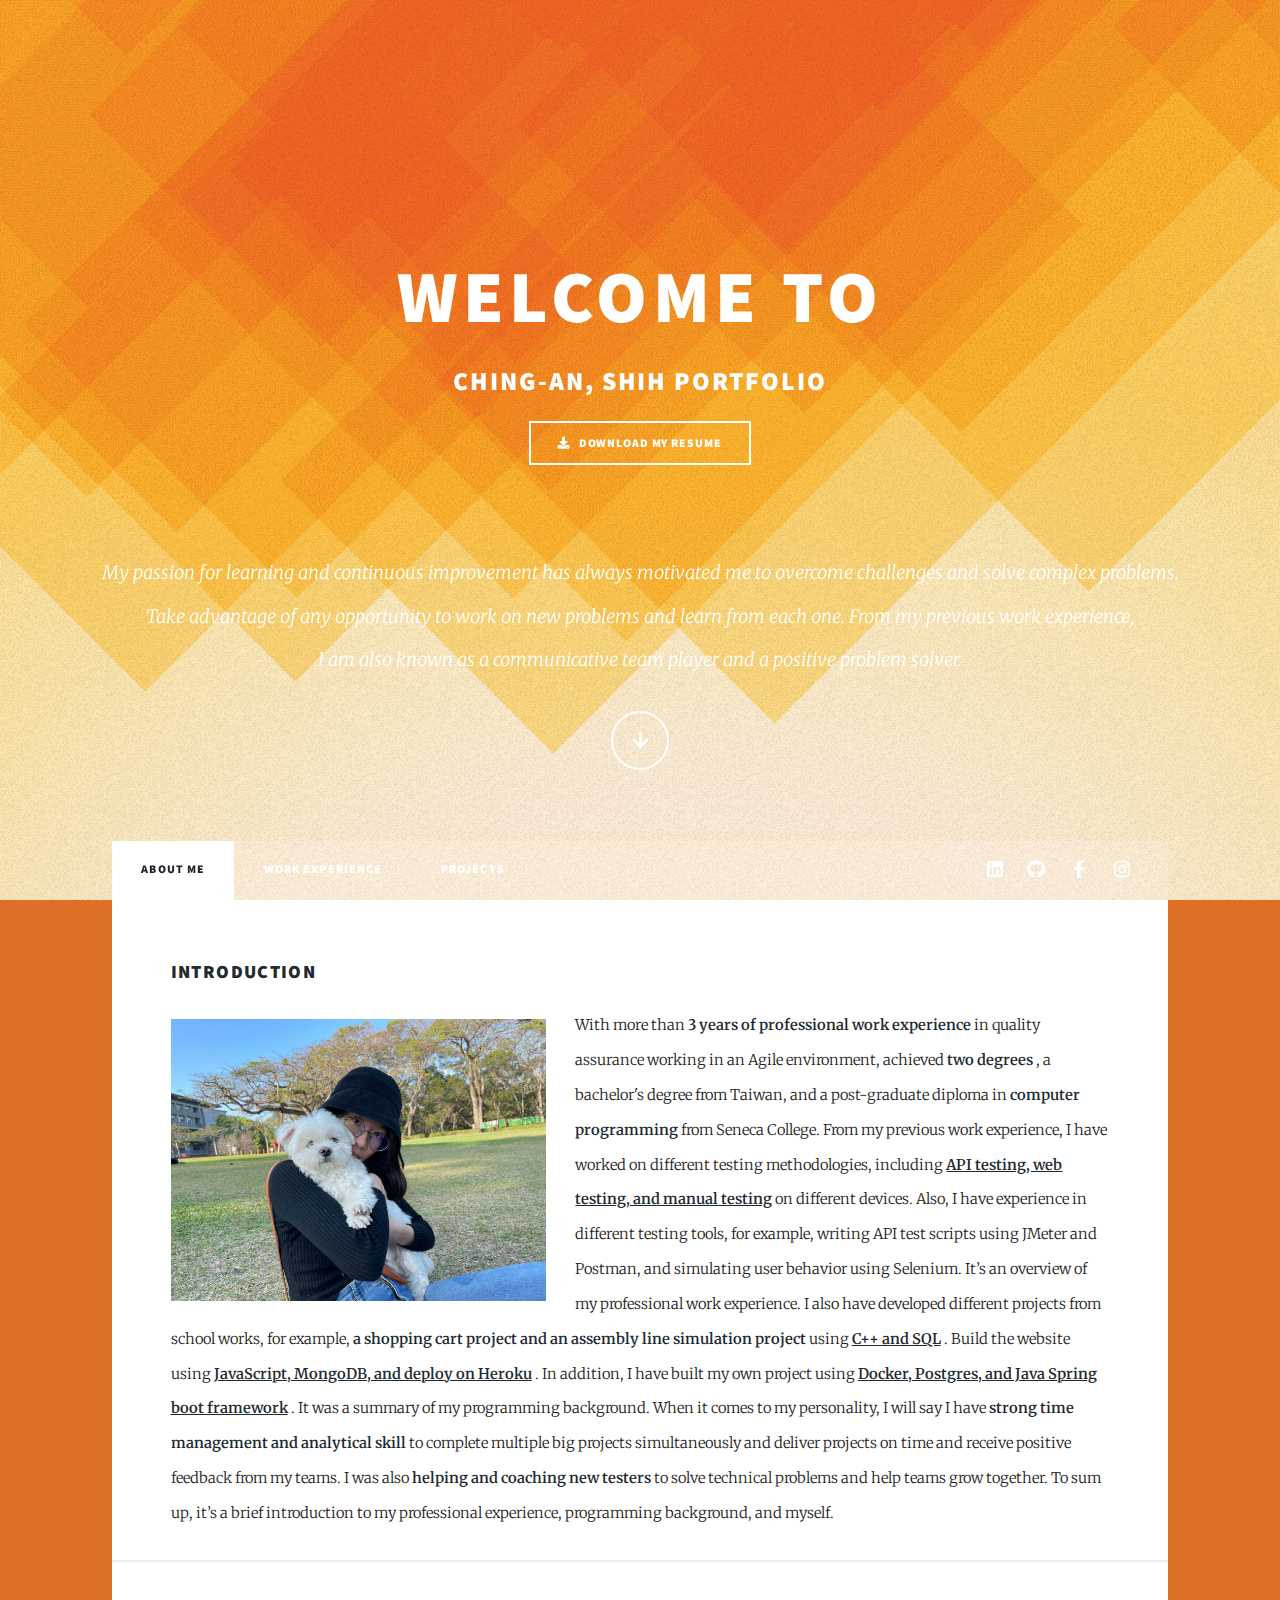
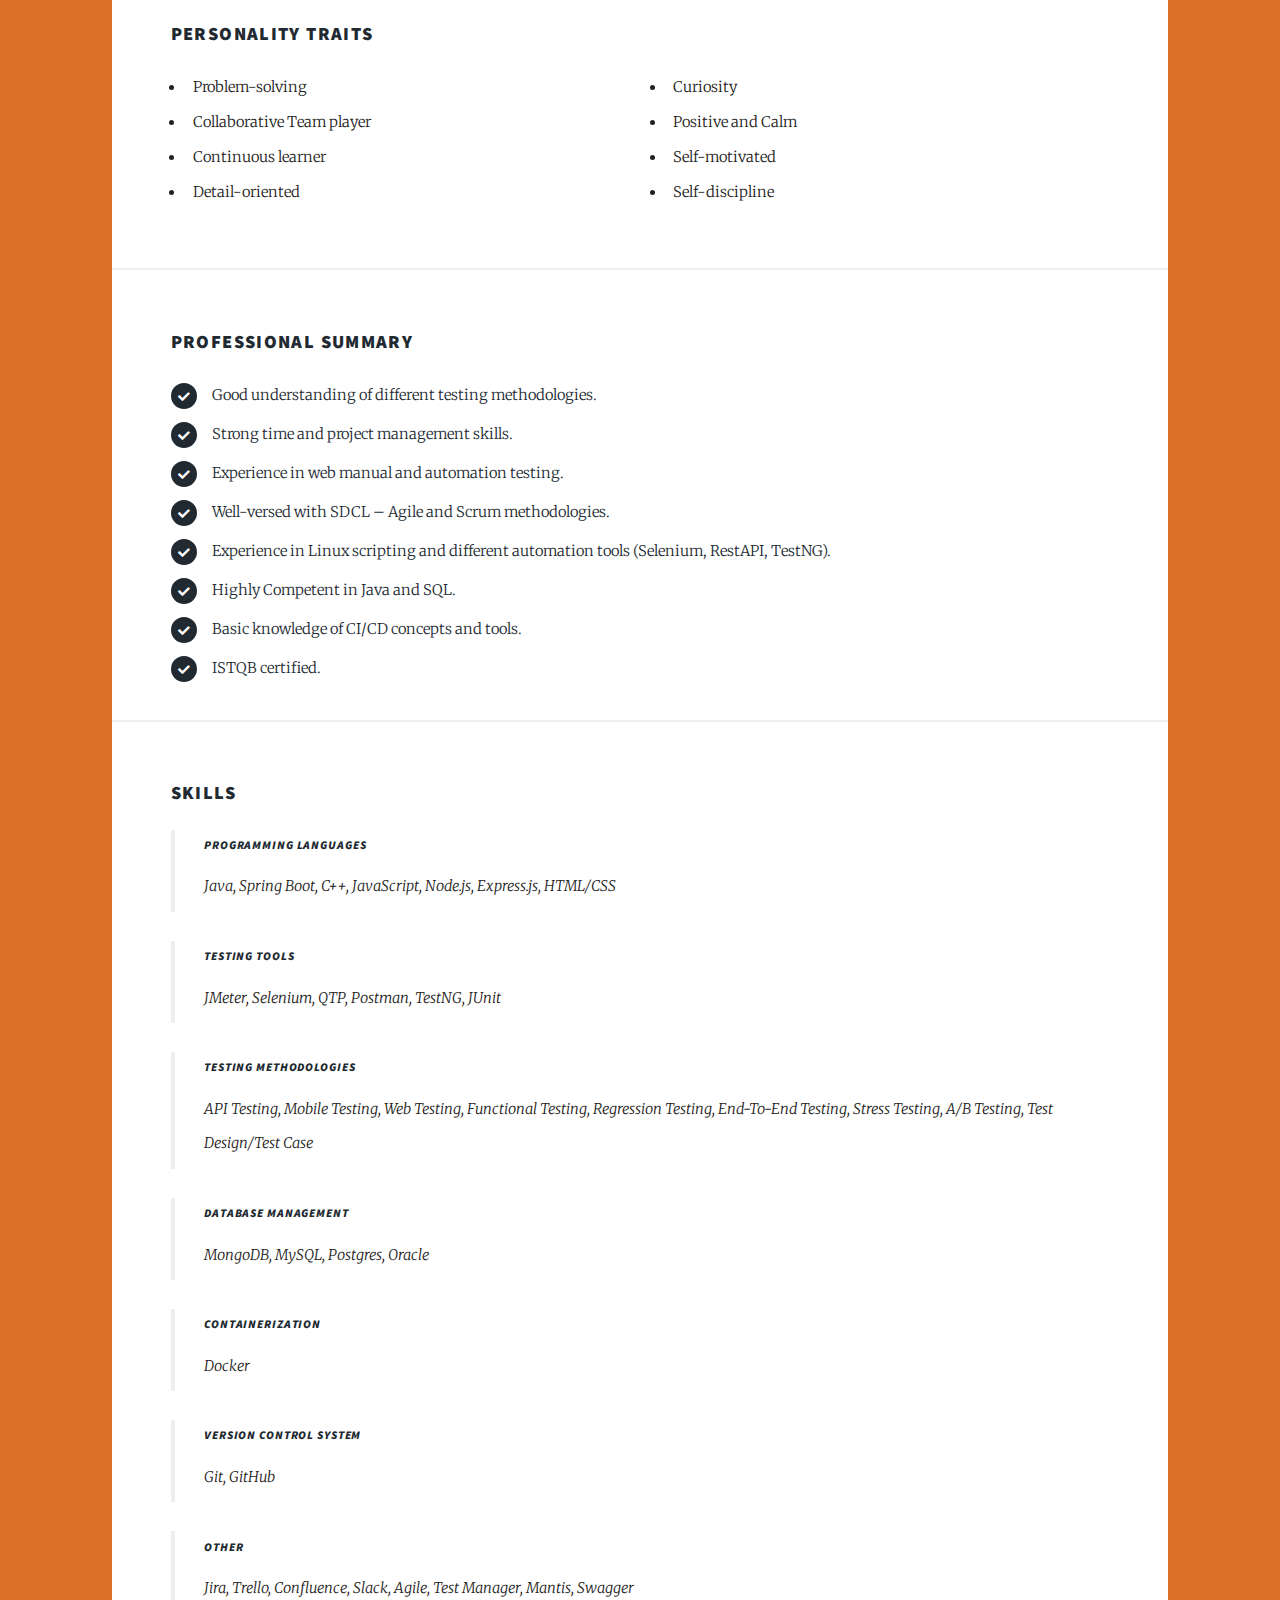
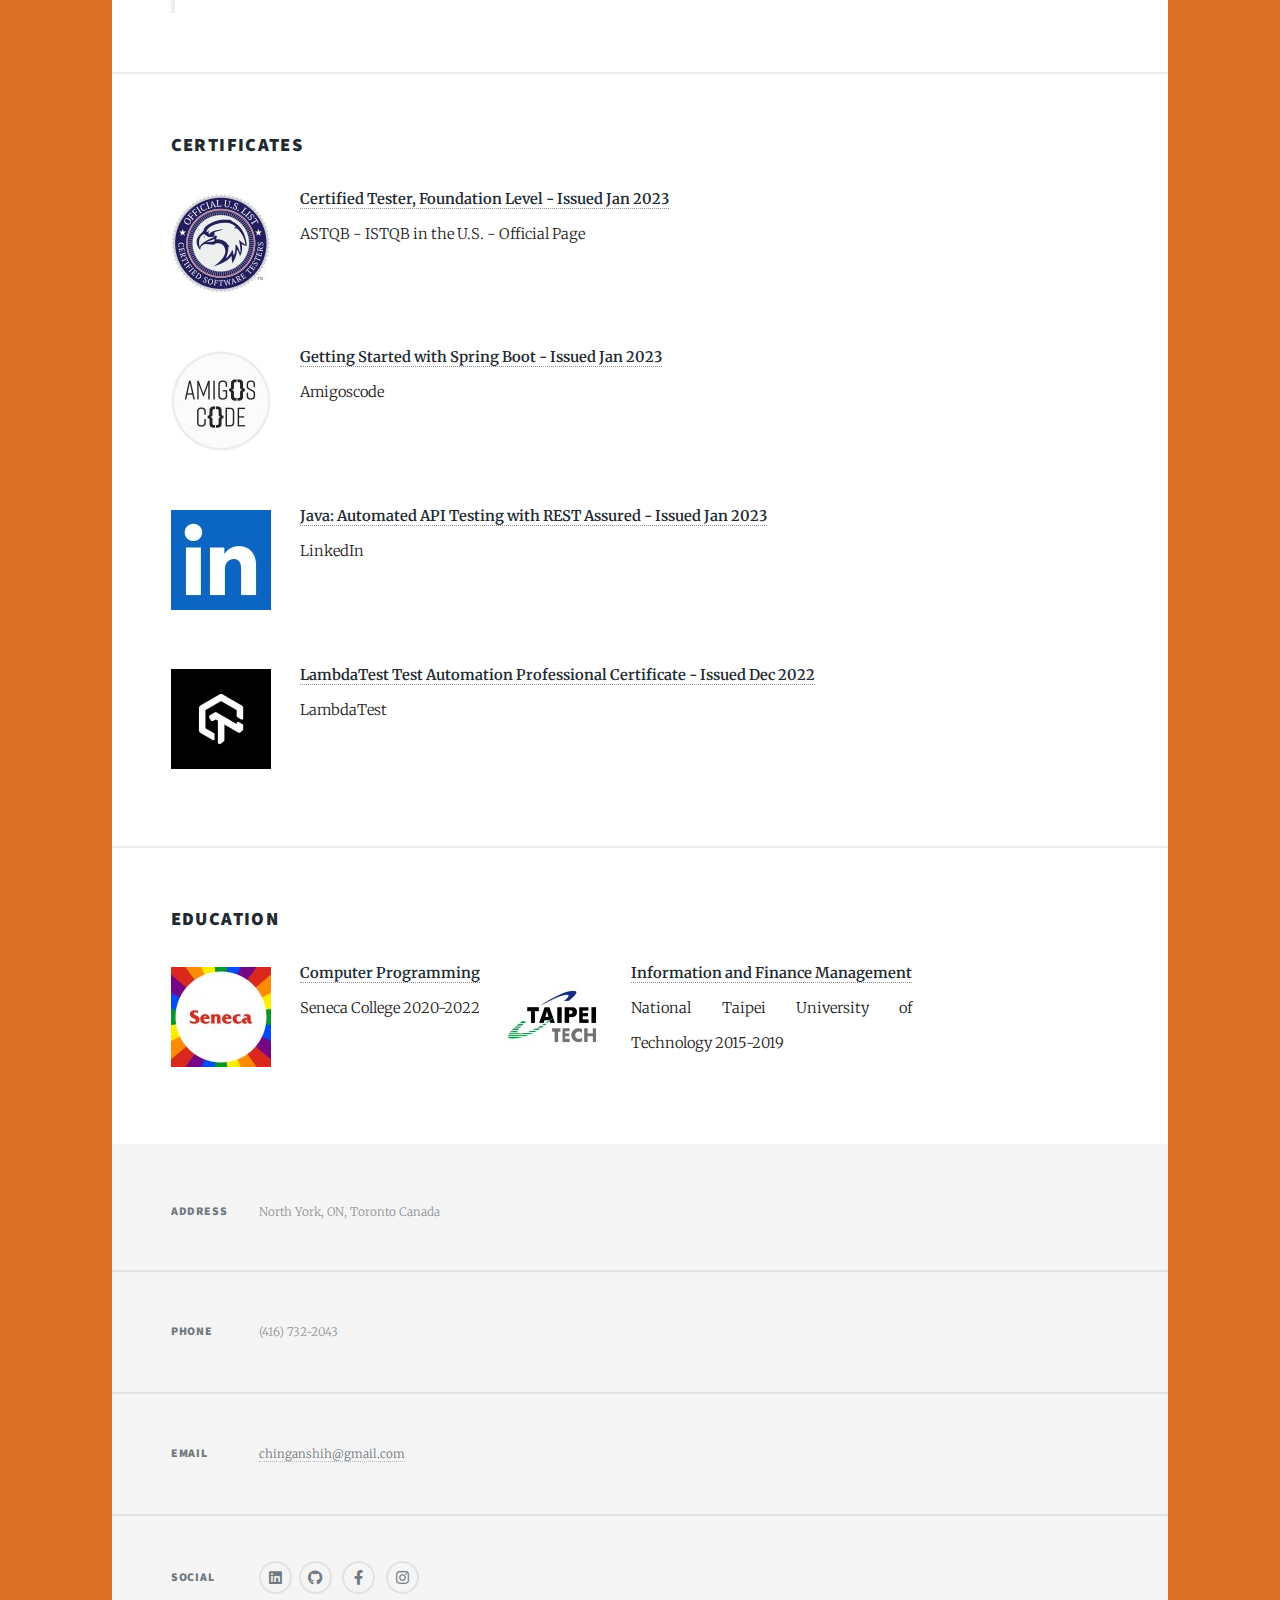
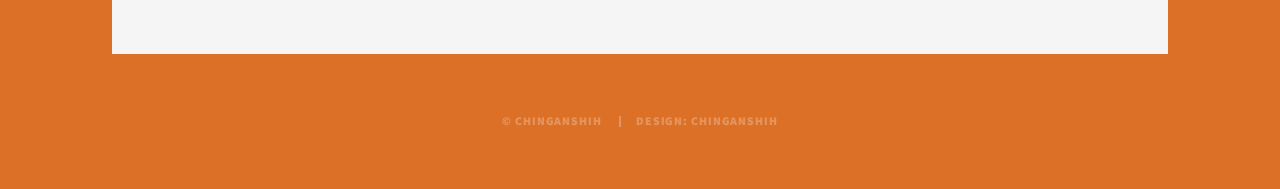
==== commit 08b05ee1: "Update new resume and add projects" ====
--- a/index.html
+++ b/index.html
@@ -19,10 +19,11 @@
             <h1>Welcome to <br> </h1>
             <h2>Ching-An, Shih portfolio</h2>
             <a href="files/ChinganShih_Resume.pdf" download="Chinganshih_Resume" class="button icon solid fa-download">Download my resume</a>
-            <p>Experienced Quality Assurance professional with over 2 years of experience working in fast-paced companies.
-                <br>Talented in API testing and web testing and competent in multiple scripting languages.
-                <br>Excellent at quickly identifying problems and analyzing the root-cause to enhance efficiency.
-                <br>Proven record of success as a problem-solving and collaborative team player.</p>
+            <hr>
+            <p>My passion for learning and continuous improvement has always motivated me to overcome challenges and solve complex problems.
+                <br> Take advantage of any opportunity to work on new problems and learn from each one. From my previous work experience,
+                <br> I am also known as a communicative team player and a positive problem solver.
+            </p>
 
             <ul class="actions">
                 <li><a href="#header" class="button icon solid solo fa-arrow-down scrolly">Continue</a></li>
@@ -54,11 +55,12 @@
         <div id="main">
             <div class="majoor">
                 <h3>Introduction</h3>
-                <span class="image left"><img src="images/Myphoto.jpg" alt="" /></span> Being a Quality Assurance is like a treasure hunt game to implement different skills and have a strong passion for discovering more treasure before the game ends.
-                I am excited to start different new games and learn different scenarios to build a more efficient hunting path for the next game. I am confident that I would be a valuable teammate to find out more treasures based on my skills. Having
-                worked the past 4 jobs as a QA, I have not only developed automated and manual testing skills but also improved the efficiency of quality assurance procedures based on 10+ projects that I have participated in. With my programming background,
-                I can provide more detailed and practical solutions and develop automated test scripts to optimize test procedures. Furthermore, I am eager to complete more testing in less time with high-quality results. In this way, test performance
-                can be improved and made more efficient.
+                <span class="image left"><img src="images/Myphoto.jpg" alt="" /></span> With more than <b>3 years of professional work experience</b> in quality assurance working in an Agile environment, achieved <b>two degrees</b> , a bachelor's degree
+                from Taiwan, and a post-graduate diploma in <b>computer programming</b> from Seneca College. From my previous work experience, I have worked on different testing methodologies, including <b><u>API testing, web testing, and manual testing</u></b>                on different devices. Also, I have experience in different testing tools, for example, writing API test scripts using JMeter and Postman, and simulating user behavior using Selenium. It’s an overview of my professional work experience.
+                I also have developed different projects from school works, for example, <b>a shopping cart project and an assembly line simulation project</b> using <b><u>C++ and SQL</u> </b> . Build the website using <b><u>JavaScript, MongoDB, and deploy on Heroku</u> </b>.
+                In addition, I have built my own project using <b><u>Docker, Postgres, and Java Spring boot framework</u> </b> . It was a summary of my programming background. When it comes to my personality, I will say I have <b> strong time management and
+                    analytical skill</b> to complete multiple big projects simultaneously and deliver projects on time and receive positive feedback from my teams. I was also <b>helping and coaching new testers</b> to solve technical problems and help
+                teams grow together. To sum up, it’s a brief introduction to my professional experience, programming background, and myself.
 
             </div>
 
@@ -127,36 +129,51 @@
                 <h3>Skills</h3>
                 <blockquote>
                     <h6>Programming languages</h6>
-                    Java, C++, JavaScript, Node.js, HTML/CSS, MongoDB, SQL, Postgres
-                </blockquote>
-                <blockquote>
-                    <h6>Testing</h6>
-                    API Testing, Mobile Testing, Web Testing, Functional Testing, Regression Testing, End-To-End Testing, Stress Testing, A/B Testing, Test Design/Test Case.
-                </blockquote>
-                <blockquote>
-                    <h6>Tool</h6>
-                    JMeter, Selenium, QTP, Postman, TestNG, JUnit, Swagger, Docker, Linux, Oracle, Git
+                    Java, Spring Boot, C++, JavaScript, Node.js, Express.js, HTML/CSS
+                </blockquote>
+                <blockquote>
+                    <h6>Testing Tools</h6>
+                    JMeter, Selenium, QTP, Postman, TestNG, JUnit
+                </blockquote>
+                <blockquote>
+                    <h6>Testing methodologies</h6>
+                    API Testing, Mobile Testing, Web Testing, Functional Testing, Regression Testing, End-To-End Testing, Stress Testing, A/B Testing, Test Design/Test Case
+                </blockquote>
+                <blockquote>
+                    <h6>Database Management</h6>
+                    MongoDB, MySQL, Postgres, Oracle
+                </blockquote>
+                <blockquote>
+                    <h6>Containerization</h6>
+                    Docker
+                </blockquote>
+                <blockquote>
+                    <h6>Version Control System</h6>
+                    Git, GitHub
                 </blockquote>
                 <blockquote>
                     <h6>Other</h6>
-                    Jira, Trello, Confluence, Slack, Agile, Test Manager, Mantis
+                    Jira, Trello, Confluence, Slack, Agile, Test Manager, Mantis, Swagger
                 </blockquote>
             </div>
 
             <div class="major">
                 <h3>Certificates</h3>
-                <p><span class="image left"><img src="images/ISTQB.jpg" alt="" /></span>
-                    <a href="https://atsqa.org/certified-testers/profile/a050f0717d5145e898377468d845264c"><b>Certified Tester, Foundation Level - Issued Jan 2023</b></a>
-                    <br> ASTQB - ISTQB in the U.S. - Official Page </p>
-                <p><span class="image left"><img src="images/Amigocode.jpg" alt="" /></span>
-                    <a href="https://amigoscode.com/courses/267273/certificate?utm_source=student_mailer&utm_medium=email&utm_campaign=issued_certificate_notification"><b>Getting Started with Spring Boot - Issued Jan 2023</b></a>
-                    <br> Amigoscode </p>
-                <p><span class="image left"><img src="images/LinkedIn.jpg" alt="" /></span>
-                    <a href="https://www.linkedin.com/learning/certificates/43aa9d158bfadeb4d5dd1278c7fe7d03779e49cbba716fabf20e4194883f2bae"><b>Java: Automated API Testing with REST Assured - Issued Jan 2023</b></a>
-                    <br> LinkedIn </p>
-                <p><span class="image left"><img src="images/Lambda.jpg" alt="" /></span>
-                    <a href="https://www.linkedin.com/learning/certificates/a87191d4109d3e5da5a2a046c041427fe19029812cedbcda9ff74fb45712f7d7"><b>LambdaTest Test Automation Professional Certificate - Issued Dec 2022</b></a>
-                    <br> LambdaTest </p>
+                <div class="row">
+                    <p><span class="image left"><img src="images/ISTQB.jpg" alt="" /></span>
+                        <a href="https://atsqa.org/certified-testers/profile/a050f0717d5145e898377468d845264c"><b>Certified Tester, Foundation Level - Issued Jan 2023</b></a>
+                        <br> ASTQB - ISTQB in the U.S. - Official Page </p>
+                    <p><span class="image left"><img src="images/Amigocode.jpg" alt="" /></span>
+                        <a href="https://amigoscode.com/courses/267273/certificate?utm_source=student_mailer&utm_medium=email&utm_campaign=issued_certificate_notification"><b>Getting Started with Spring Boot - Issued Jan 2023</b></a>
+                        <br> Amigoscode </p>
+                    <p><span class="image left"><img src="images/LinkedIn.jpg" alt="" /></span>
+                        <a href="https://www.linkedin.com/learning/certificates/43aa9d158bfadeb4d5dd1278c7fe7d03779e49cbba716fabf20e4194883f2bae"><b>Java: Automated API Testing with REST Assured - Issued Jan 2023</b></a>
+                        <br> LinkedIn </p>
+                    <p><span class="image left"><img src="images/Lambda.jpg" alt="" /></span>
+                        <a href="https://www.linkedin.com/learning/certificates/a87191d4109d3e5da5a2a046c041427fe19029812cedbcda9ff74fb45712f7d7"><b>LambdaTest Test Automation Professional Certificate - Issued Dec 2022</b></a>
+                        <br> LambdaTest </p>
+                </div>
+
             </div>
 
             <div class="major">
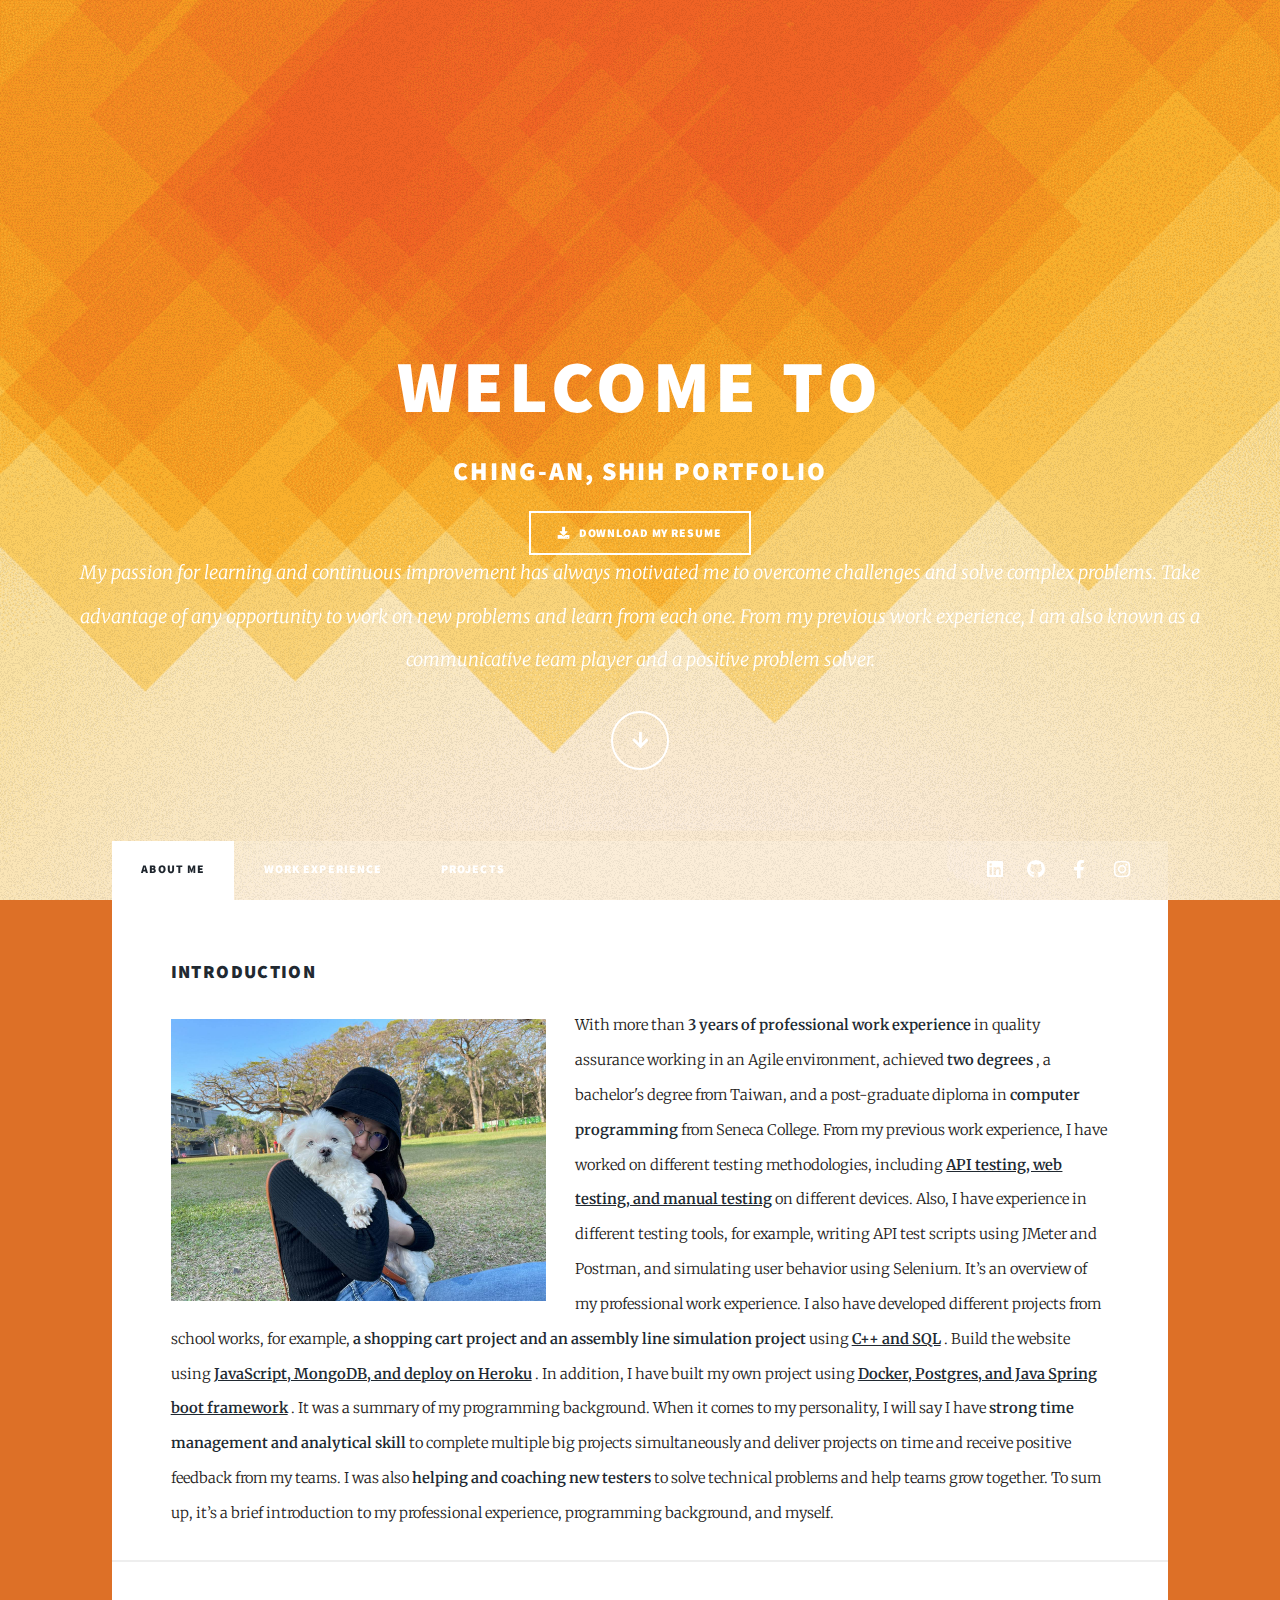
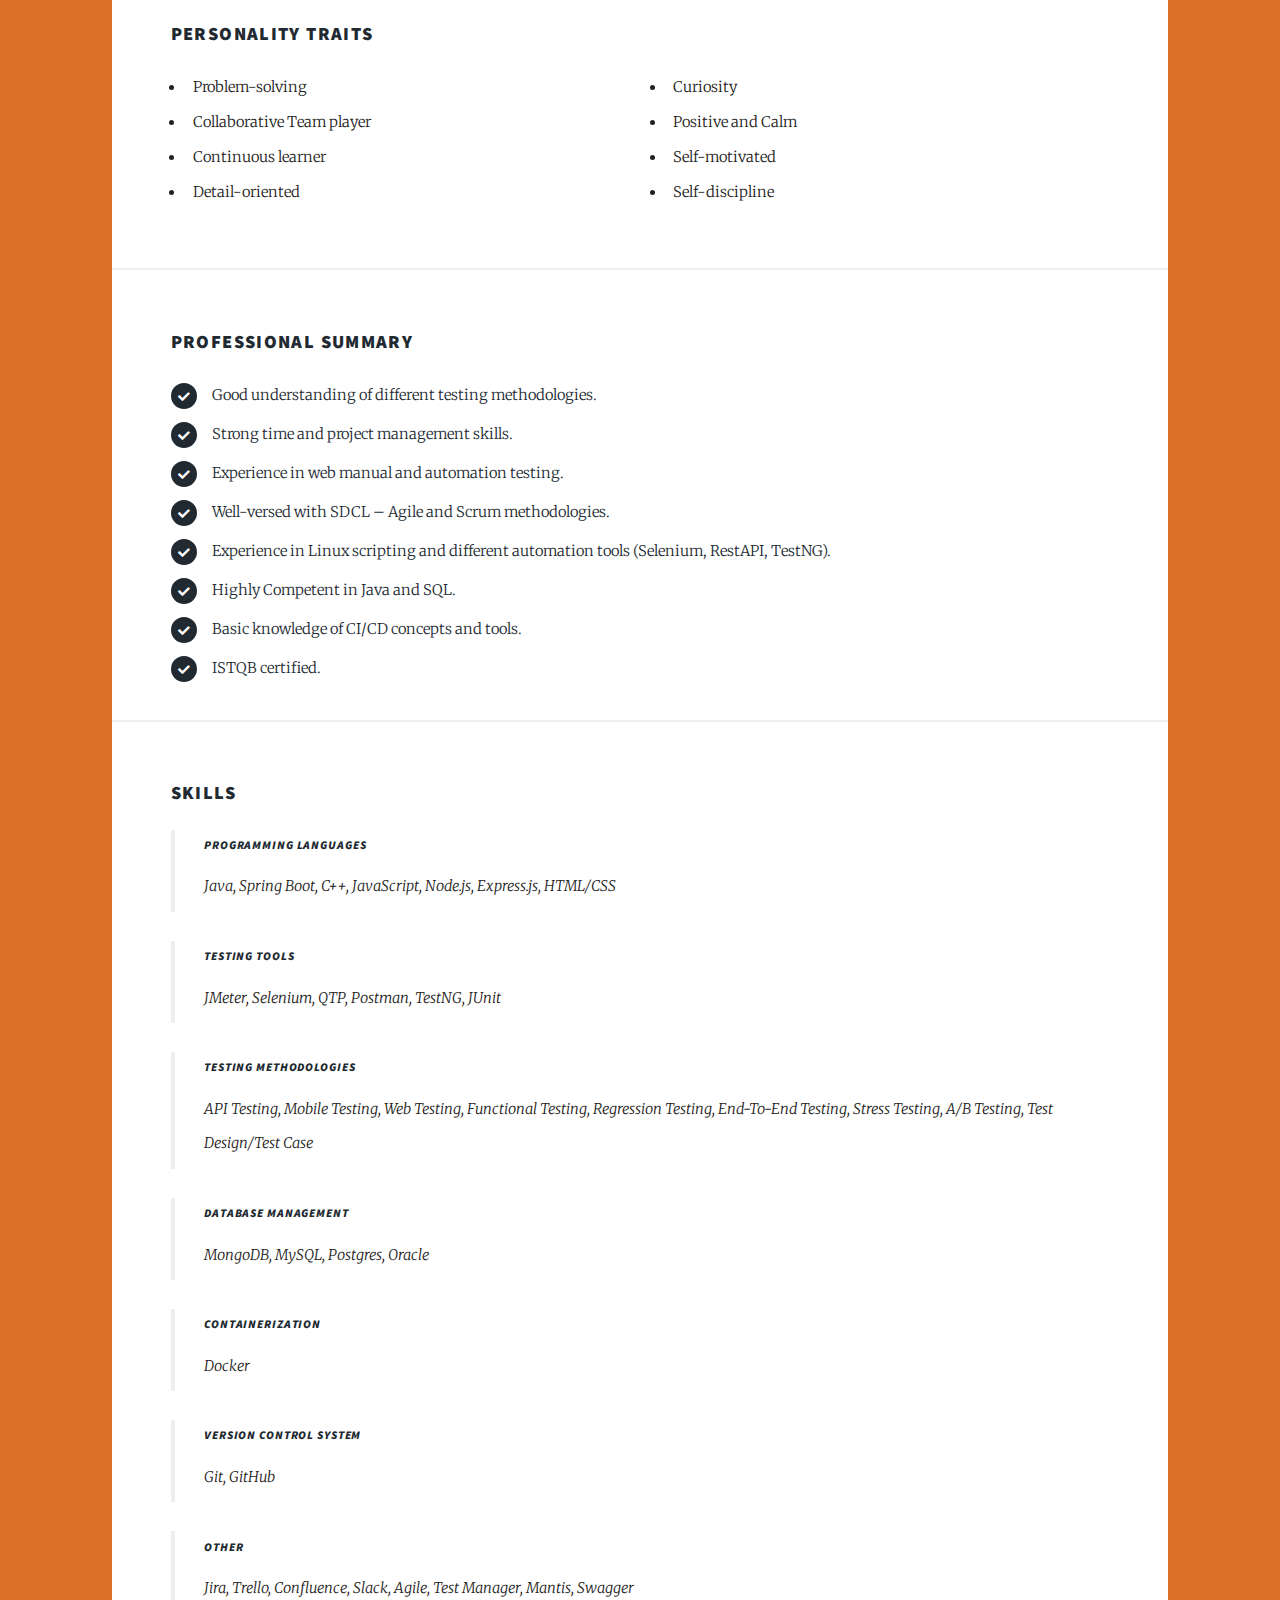
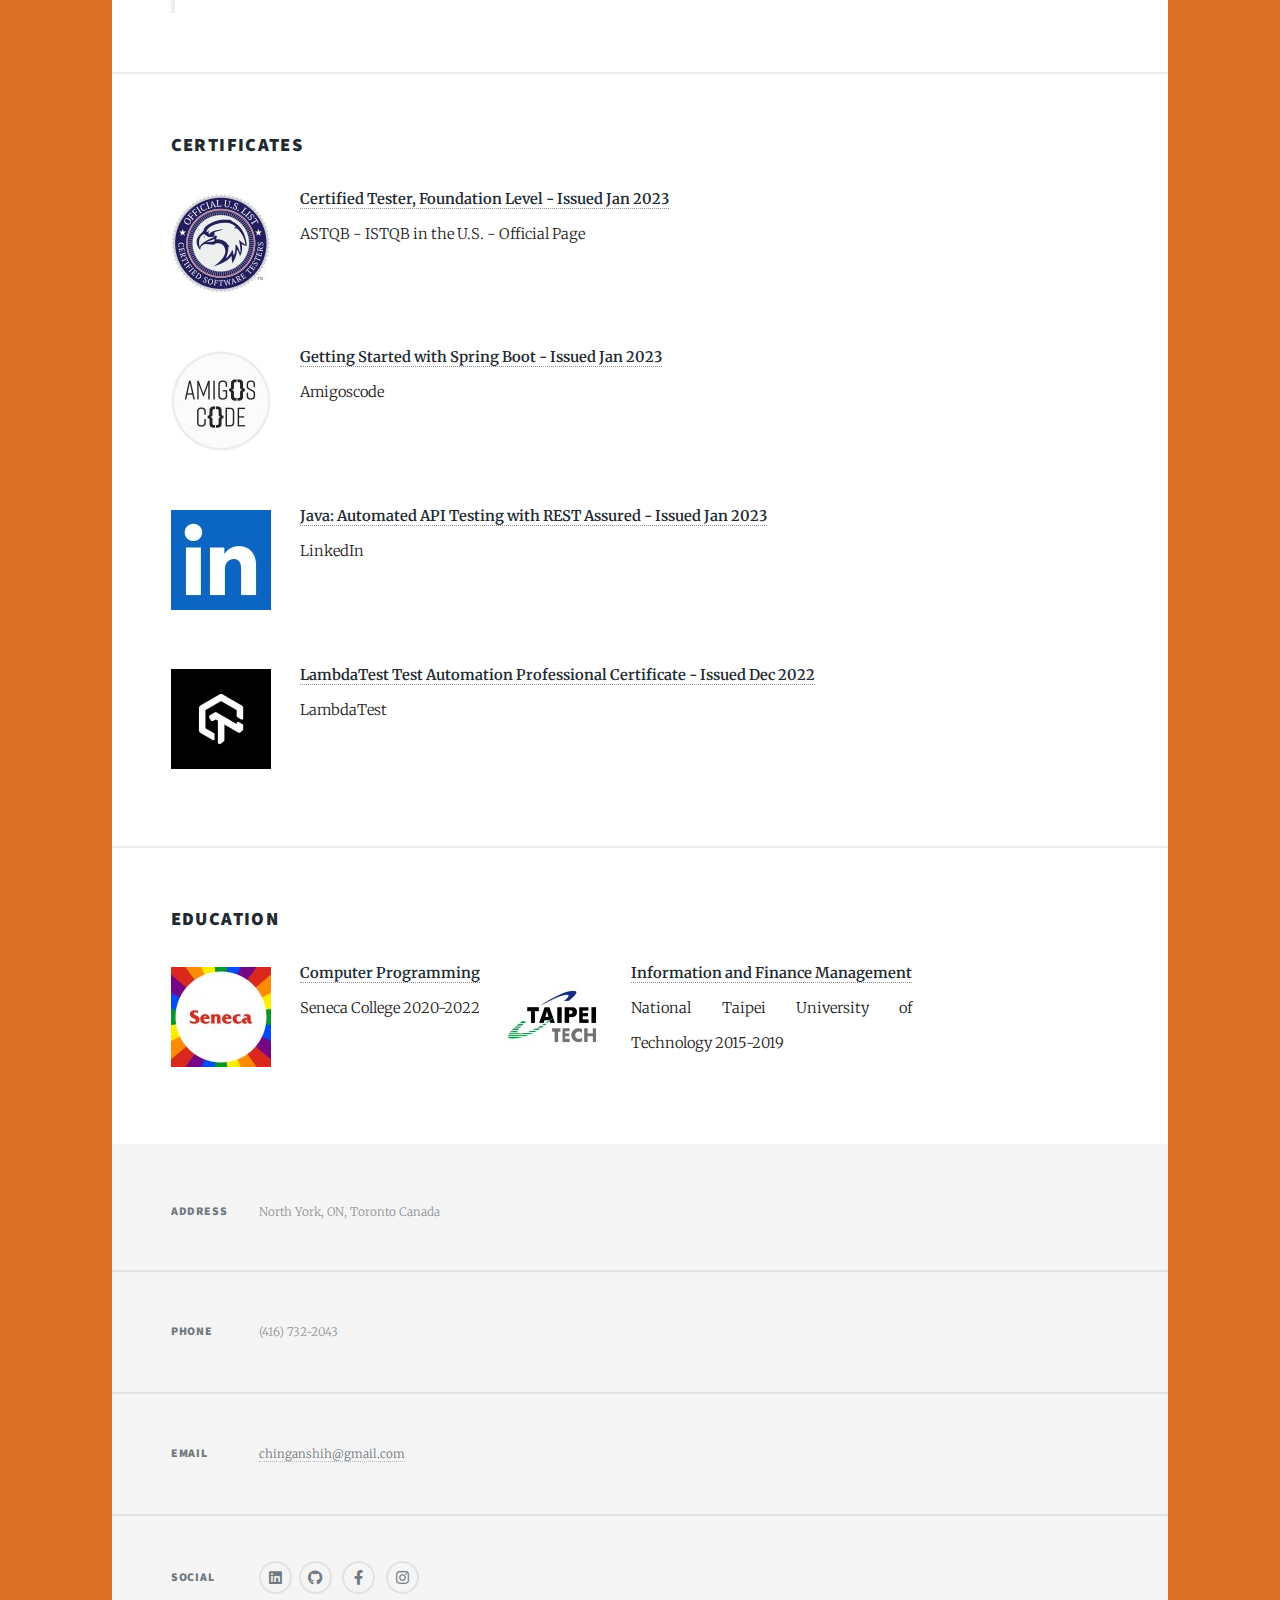
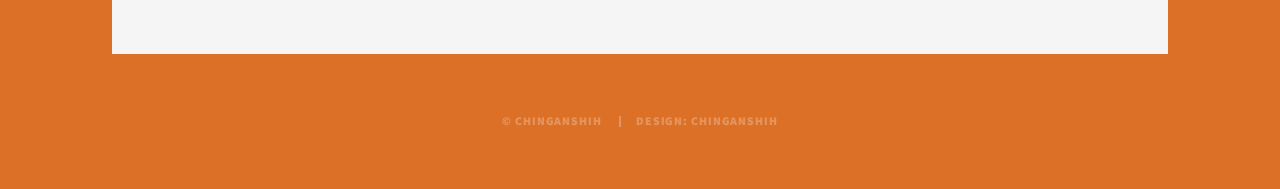
==== commit 771dbf2e: "update new summary" ====
--- a/index.html
+++ b/index.html
@@ -19,10 +19,8 @@
             <h1>Welcome to <br> </h1>
             <h2>Ching-An, Shih portfolio</h2>
             <a href="files/ChinganShih_Resume.pdf" download="Chinganshih_Resume" class="button icon solid fa-download">Download my resume</a>
-            <hr>
-            <p>My passion for learning and continuous improvement has always motivated me to overcome challenges and solve complex problems.
-                <br> Take advantage of any opportunity to work on new problems and learn from each one. From my previous work experience,
-                <br> I am also known as a communicative team player and a positive problem solver.
+            <p>My passion for learning and continuous improvement has always motivated me to overcome challenges and solve complex problems. Take advantage of any opportunity to work on new problems and learn from each one. From my previous work experience,
+                I am also known as a communicative team player and a positive problem solver.
             </p>
 
             <ul class="actions">
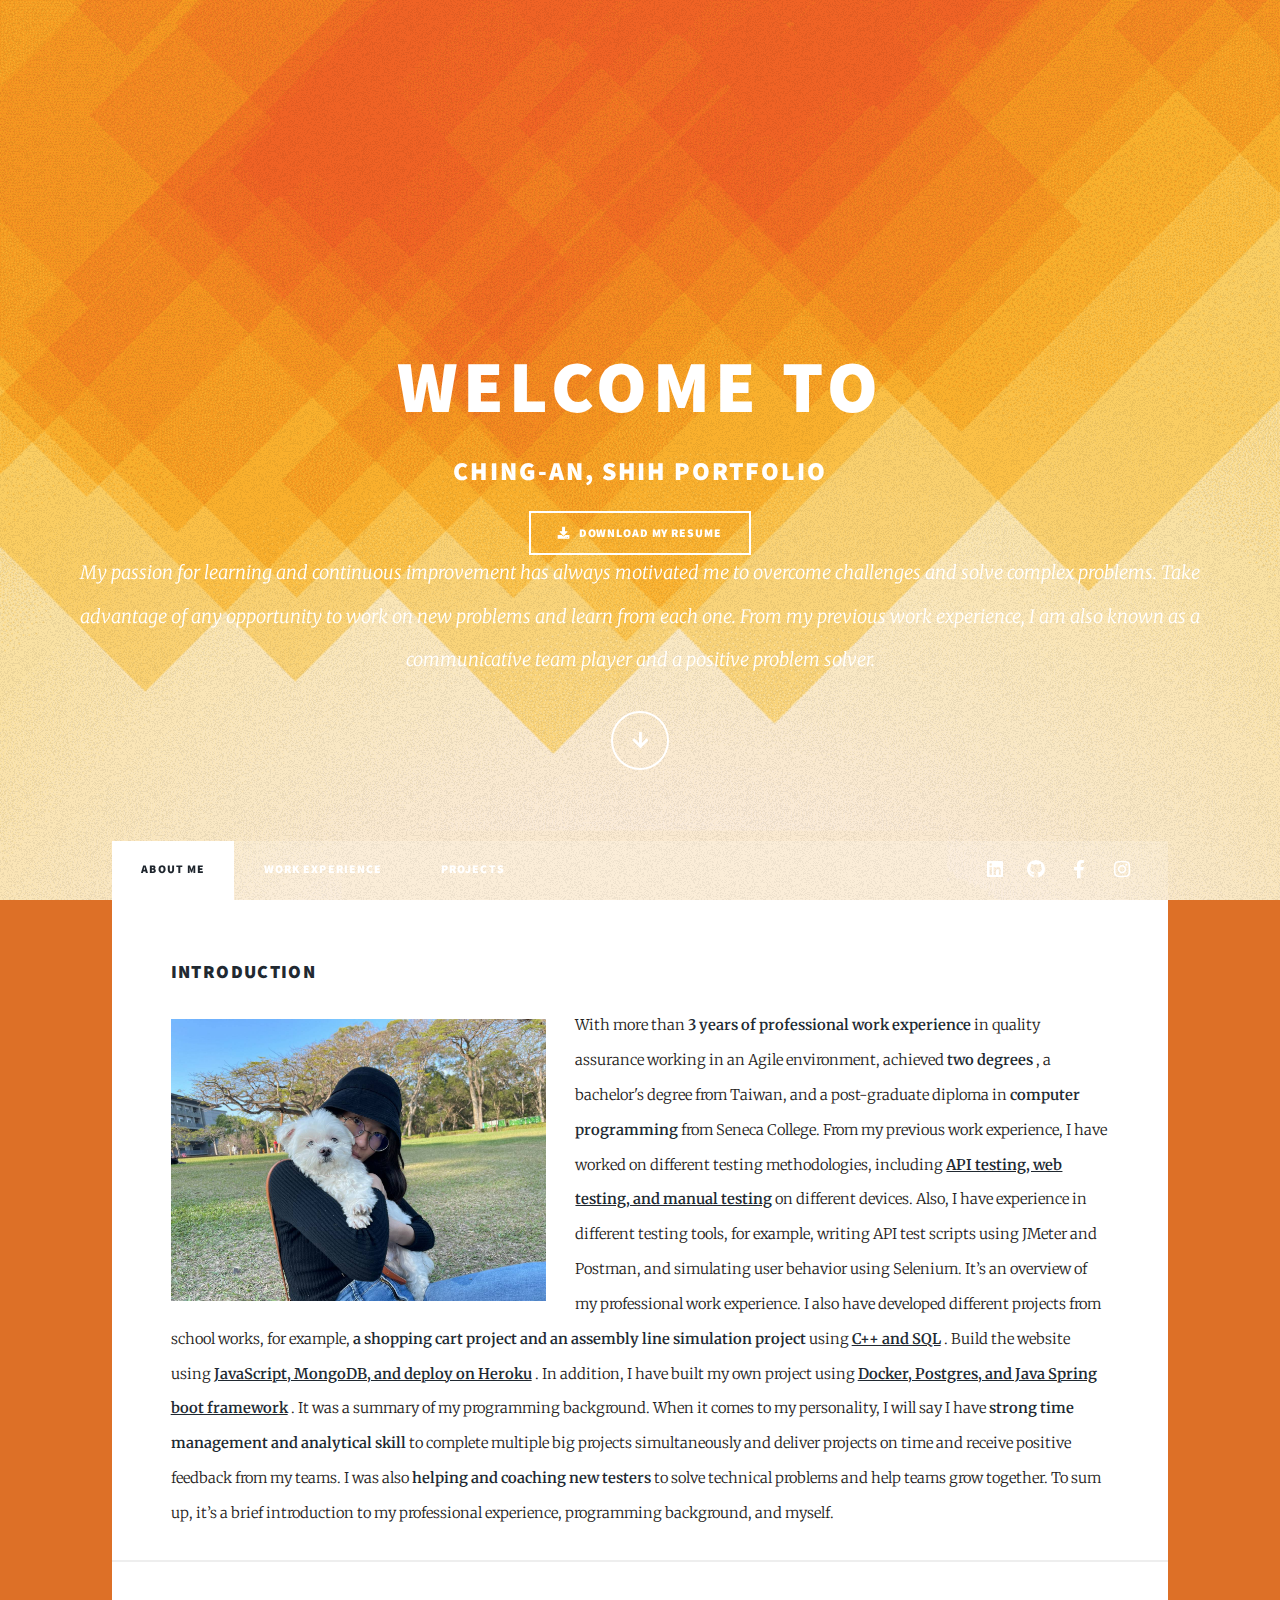
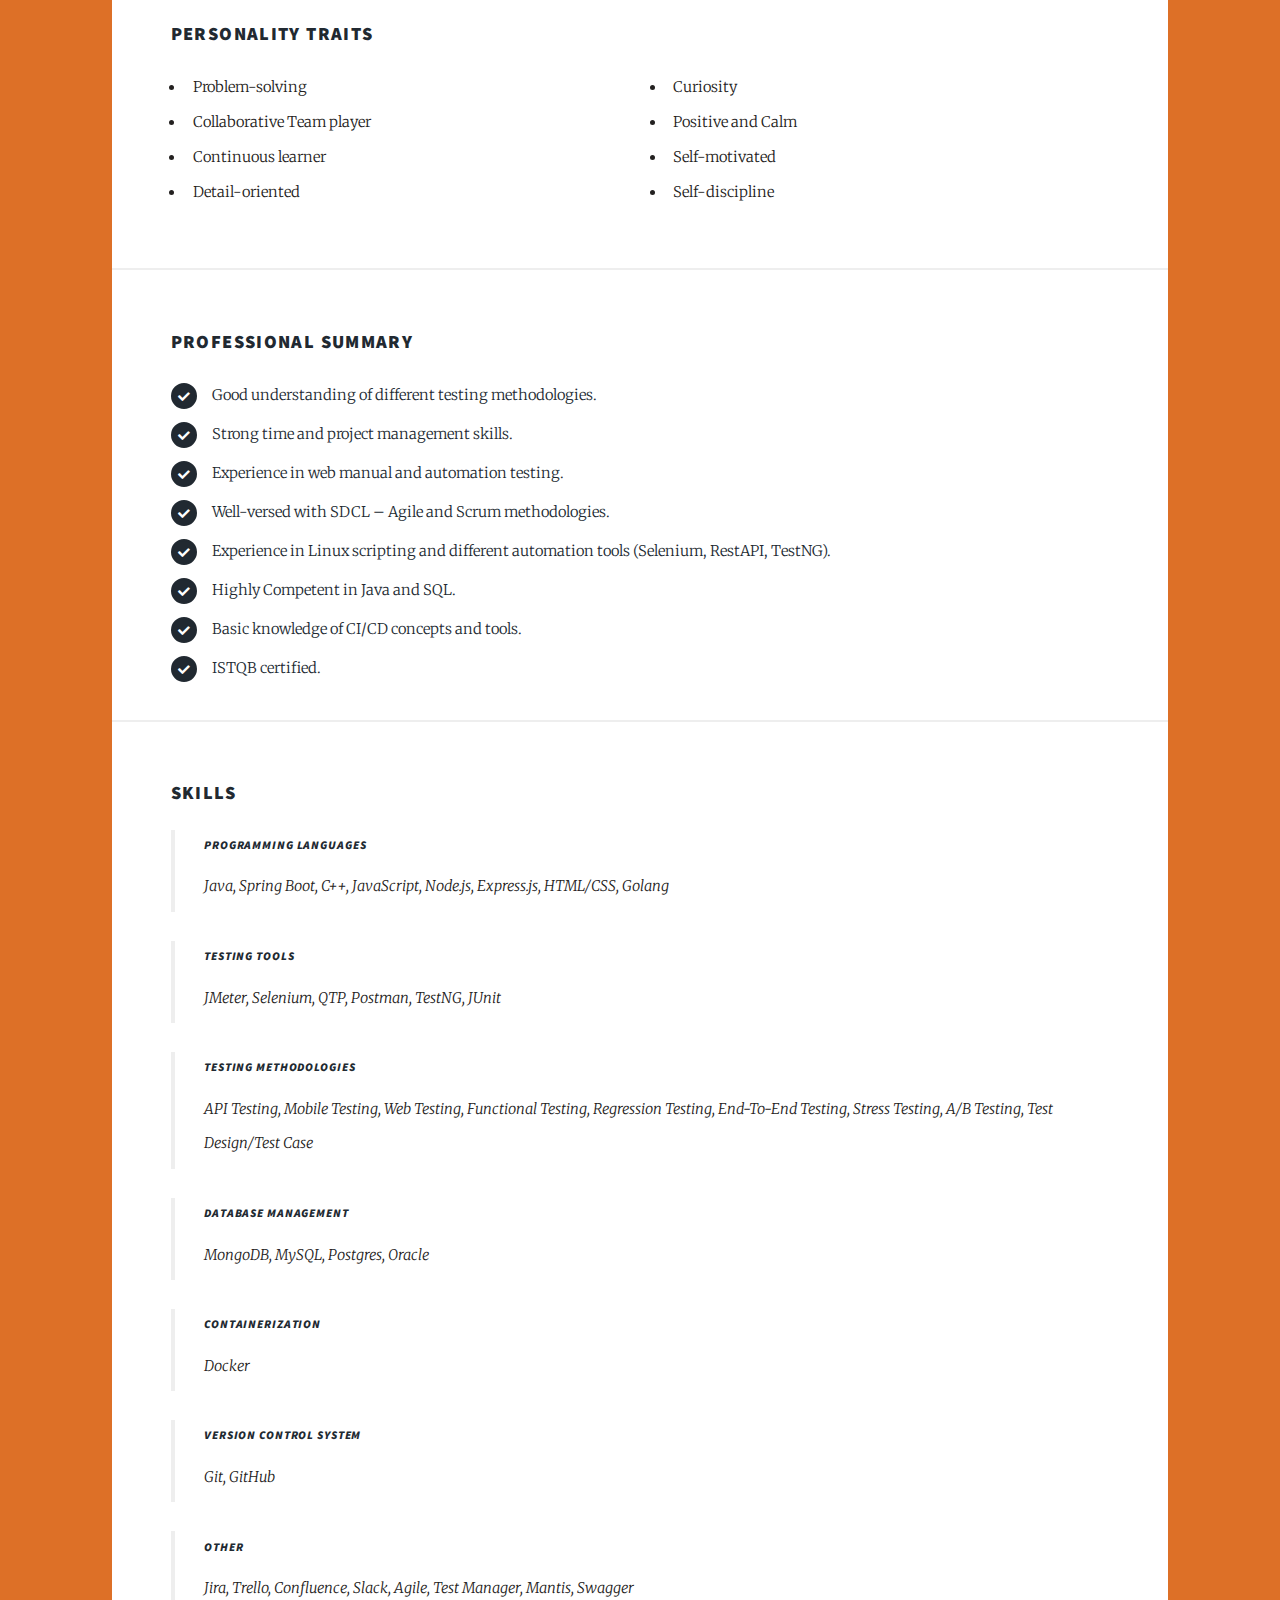
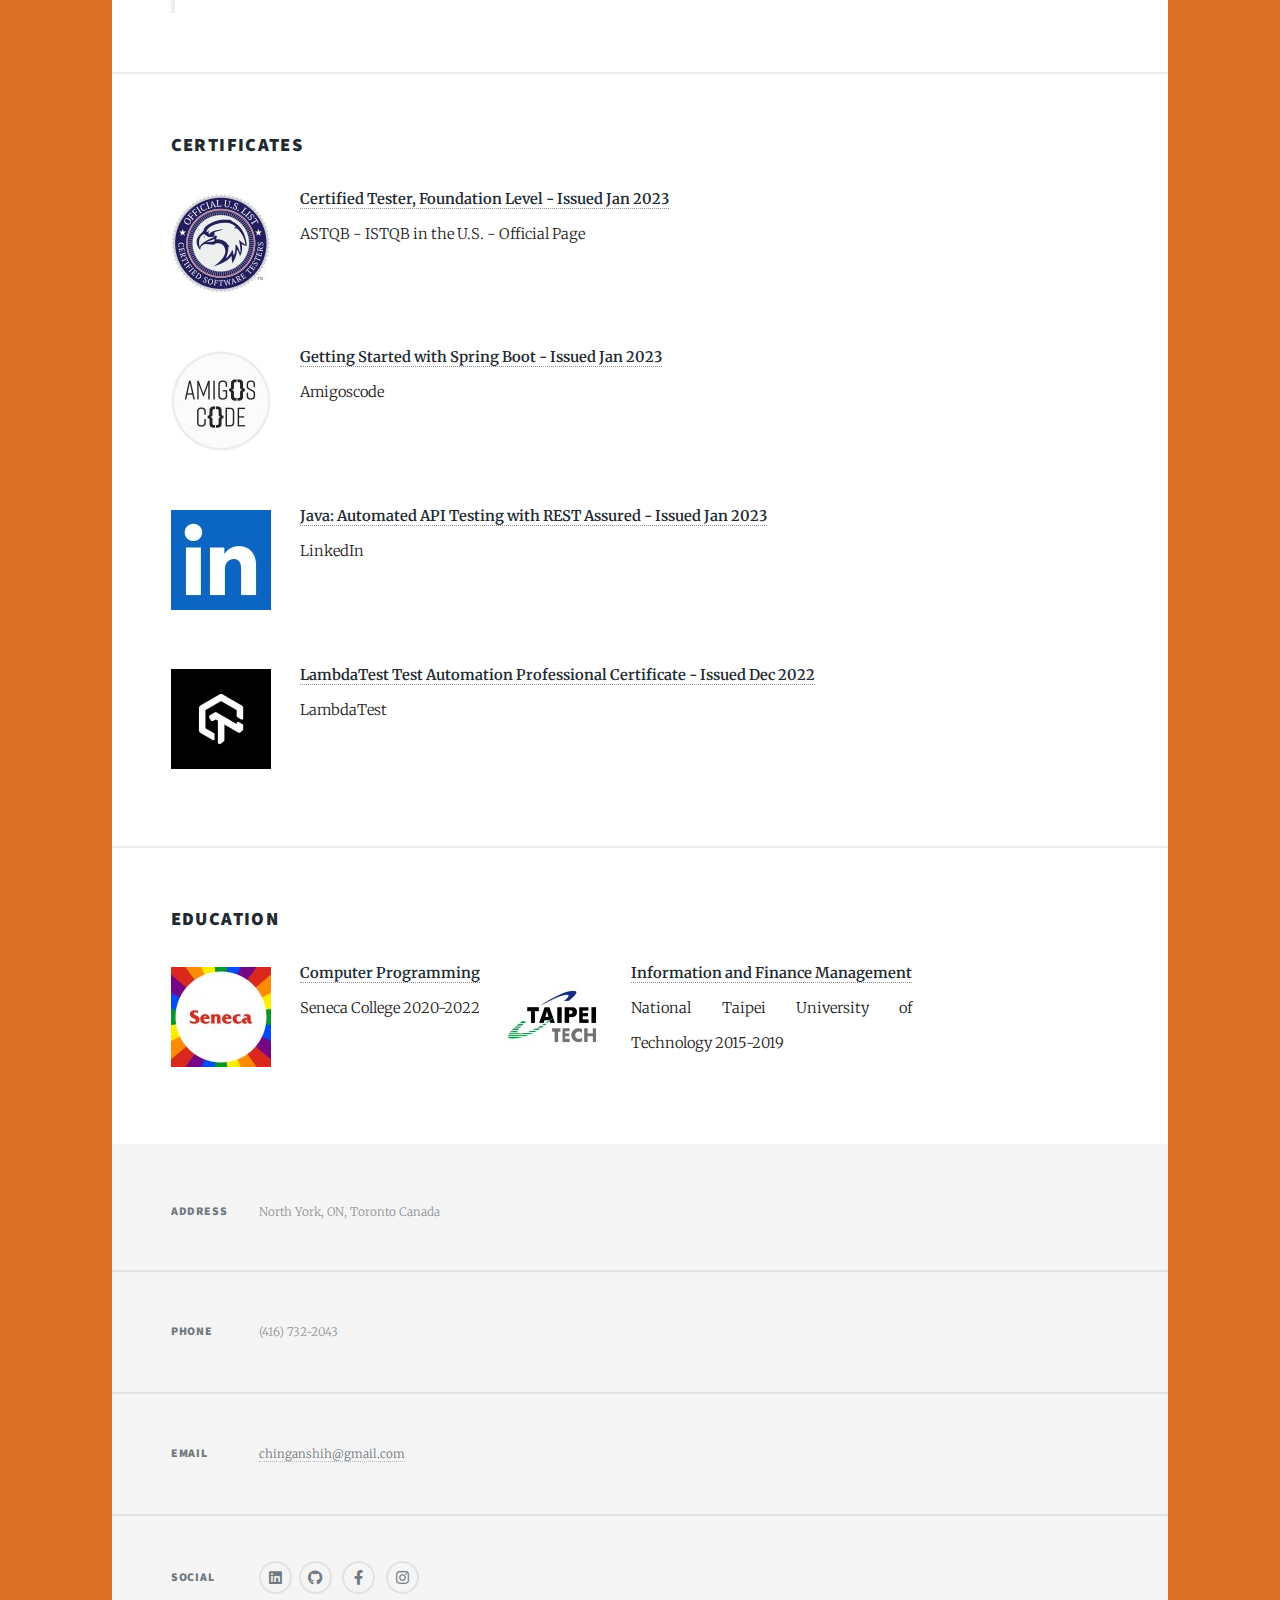
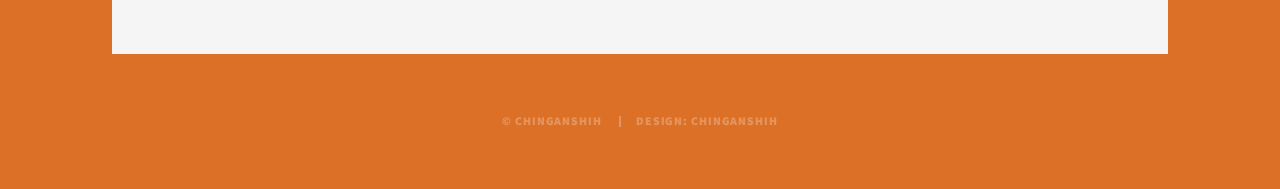
==== commit 2beb6c95: "Add new project and change name for project, work" ====
--- a/index.html
+++ b/index.html
@@ -36,8 +36,8 @@
         <nav id="nav">
             <ul class="links">
                 <li class="active"><a href="index.html">About me</a></li>
-                <li><a href="generic.html">Work Experience</a></li>
-                <li><a href="elements.html">Projects</a></li>
+                <li><a href="work.html">Work Experience</a></li>
+                <li><a href="project.html">Projects</a></li>
 
             </ul>
             <ul class="icons">
@@ -127,7 +127,7 @@
                 <h3>Skills</h3>
                 <blockquote>
                     <h6>Programming languages</h6>
-                    Java, Spring Boot, C++, JavaScript, Node.js, Express.js, HTML/CSS
+                    Java, Spring Boot, C++, JavaScript, Node.js, Express.js, HTML/CSS, Golang
                 </blockquote>
                 <blockquote>
                     <h6>Testing Tools</h6>
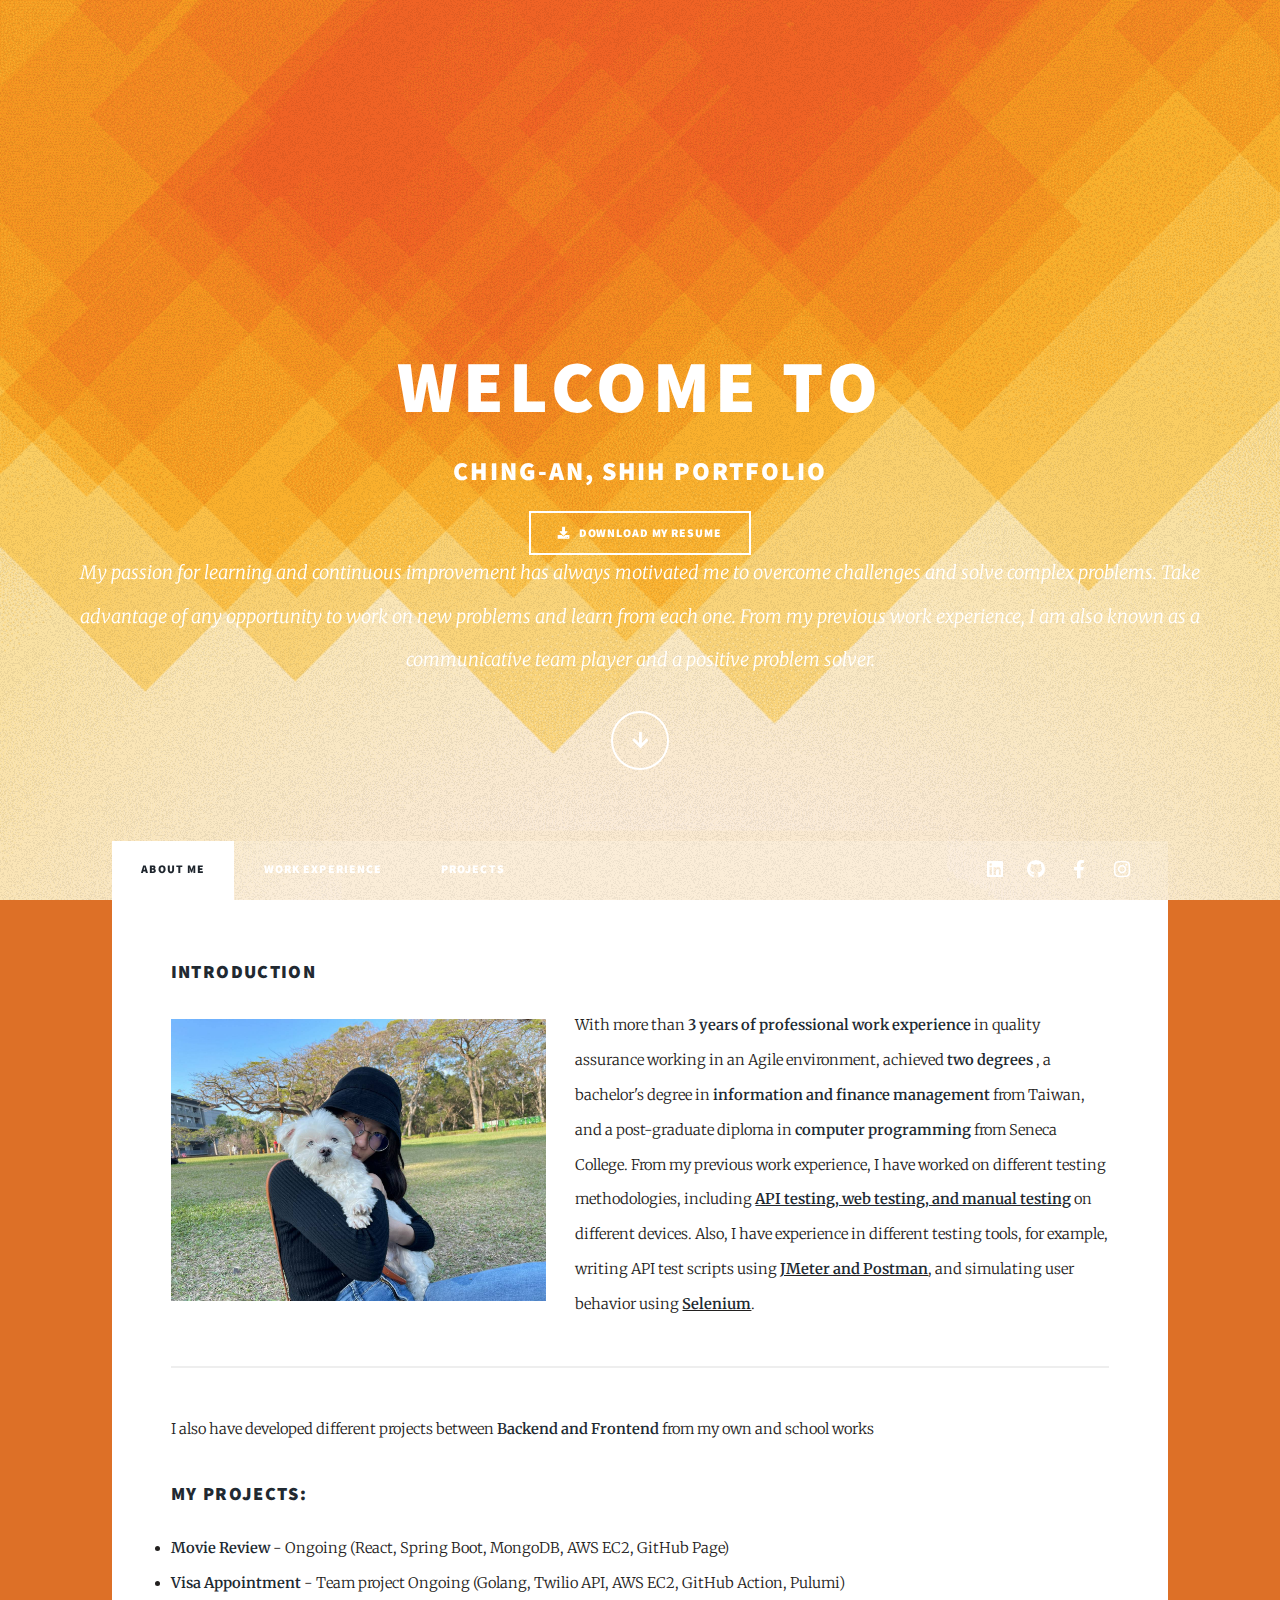
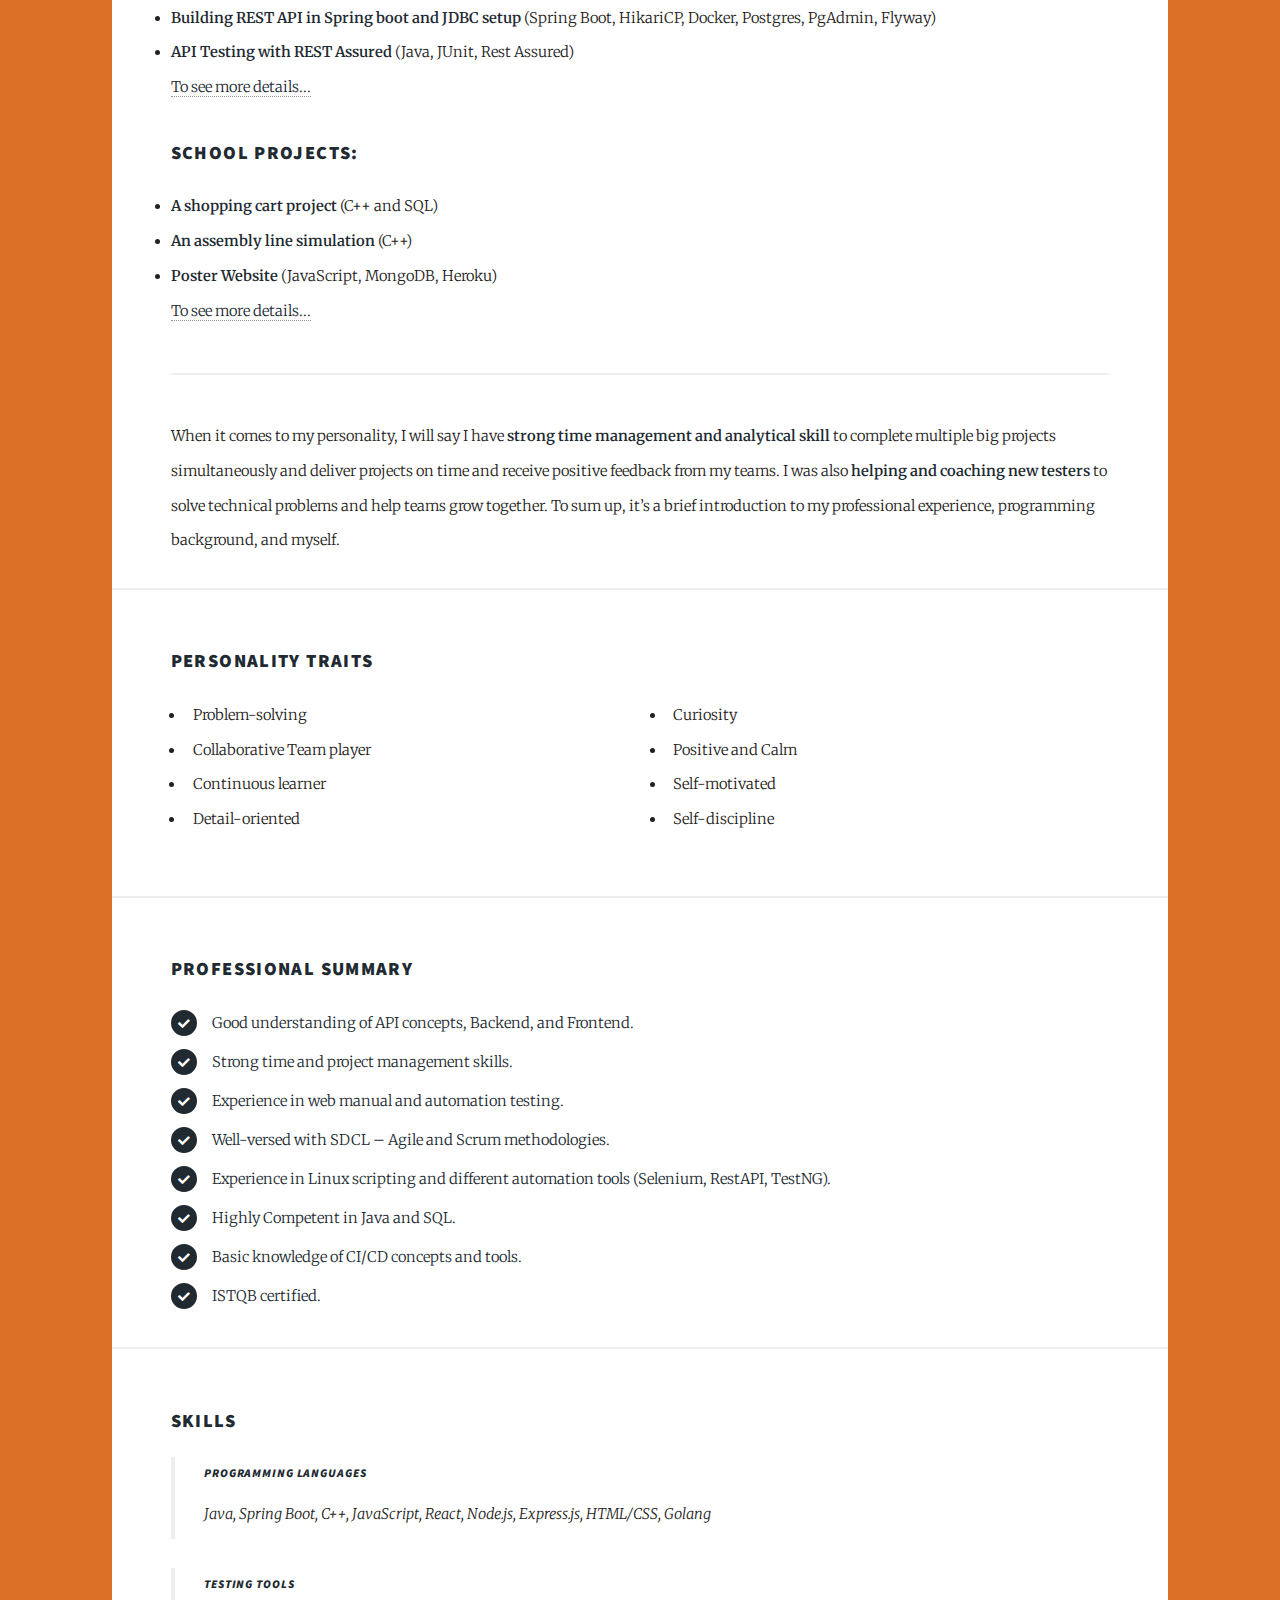
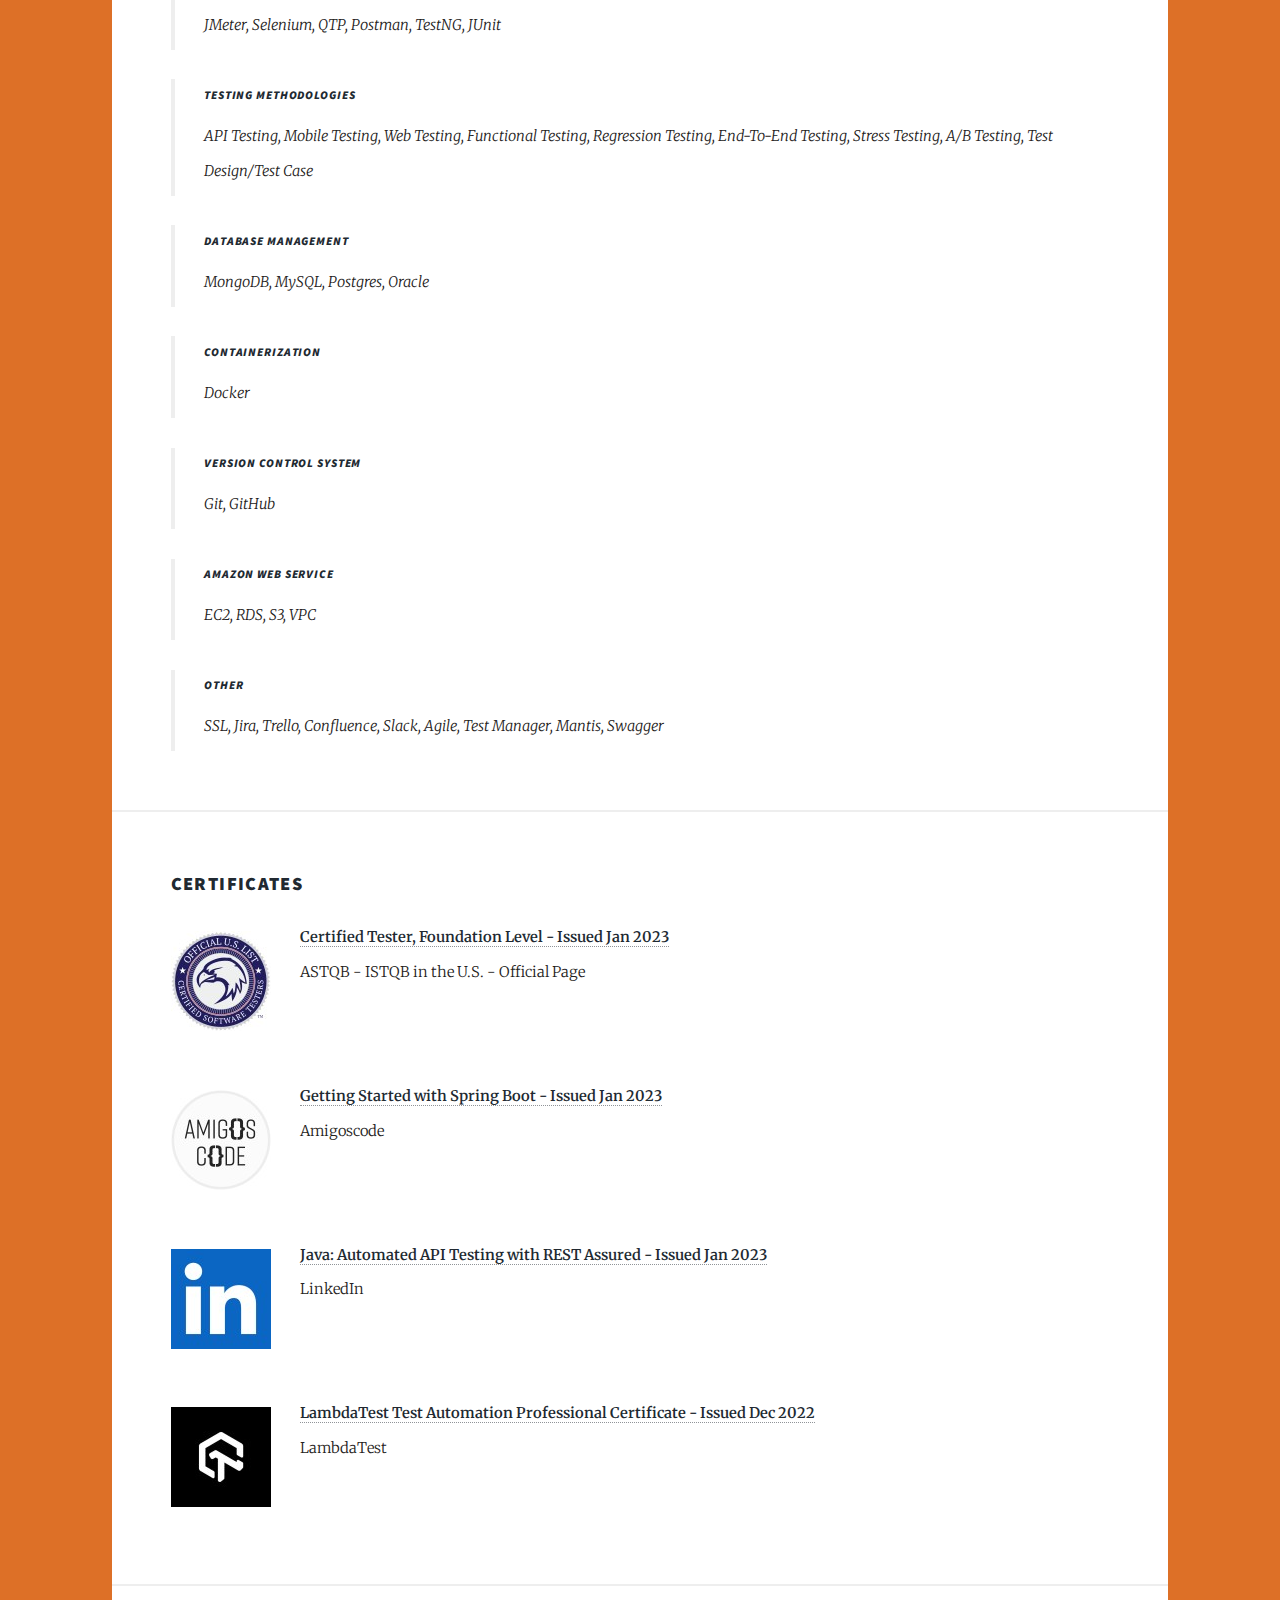
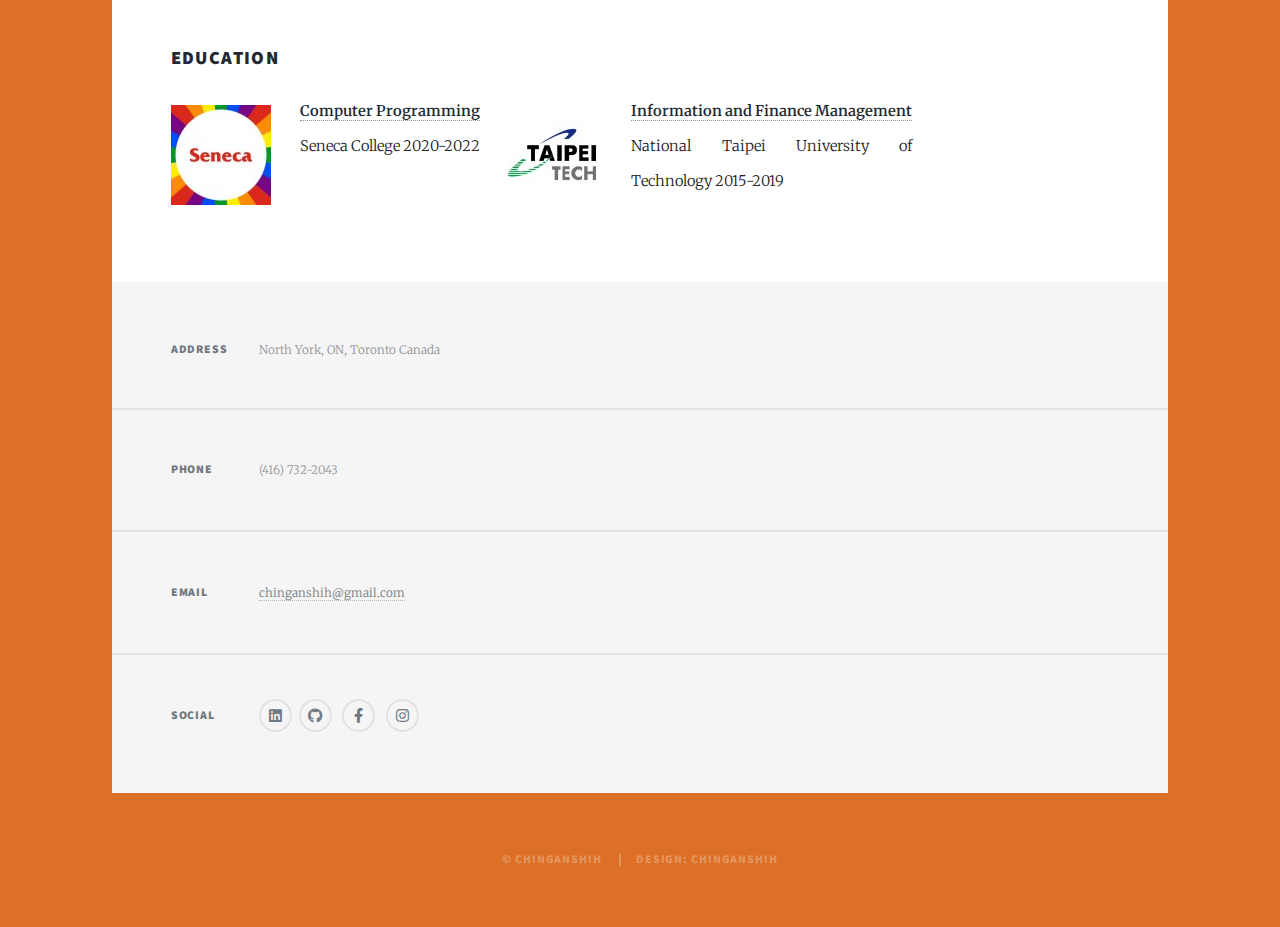
==== commit 72985450: "Add new project and change introduction" ====
--- a/index.html
+++ b/index.html
@@ -53,11 +53,31 @@
         <div id="main">
             <div class="majoor">
                 <h3>Introduction</h3>
-                <span class="image left"><img src="images/Myphoto.jpg" alt="" /></span> With more than <b>3 years of professional work experience</b> in quality assurance working in an Agile environment, achieved <b>two degrees</b> , a bachelor's degree
-                from Taiwan, and a post-graduate diploma in <b>computer programming</b> from Seneca College. From my previous work experience, I have worked on different testing methodologies, including <b><u>API testing, web testing, and manual testing</u></b>                on different devices. Also, I have experience in different testing tools, for example, writing API test scripts using JMeter and Postman, and simulating user behavior using Selenium. It’s an overview of my professional work experience.
-                I also have developed different projects from school works, for example, <b>a shopping cart project and an assembly line simulation project</b> using <b><u>C++ and SQL</u> </b> . Build the website using <b><u>JavaScript, MongoDB, and deploy on Heroku</u> </b>.
-                In addition, I have built my own project using <b><u>Docker, Postgres, and Java Spring boot framework</u> </b> . It was a summary of my programming background. When it comes to my personality, I will say I have <b> strong time management and
-                    analytical skill</b> to complete multiple big projects simultaneously and deliver projects on time and receive positive feedback from my teams. I was also <b>helping and coaching new testers</b> to solve technical problems and help
+                <span class="image left"><img src="images/Myphoto.jpg" alt="" /></span> With more than <b>3 years of professional work experience</b> in quality assurance working in an Agile environment, achieved <b>two degrees</b> , a bachelor's degree in <b>information and finance management</b> 
+                from Taiwan, and a post-graduate diploma in <b>computer programming</b> from Seneca College. From my previous work experience, I have worked on different testing methodologies, including <b><u>API testing, web testing, and manual testing</u></b> on different devices. 
+                Also, I have experience in different testing tools, for example, writing API test scripts using <u><b>JMeter and Postman</b></u>, and simulating user behavior using <u><b>Selenium</b></u>.
+                
+                <hr>
+                I also have developed different projects between <b>Backend and Frontend </b> from my own and school works<br>
+                
+                <br> 
+                <h3>My projects:</h3>
+                <li><b>Movie Review </b> - Ongoing (React, Spring Boot, MongoDB, AWS EC2, GitHub Page)</li>
+                <li><b>Visa Appointment</b> - Team project Ongoing (Golang, Twilio API, AWS EC2, GitHub Action, Pulumi)</li>
+                <li><b>Building REST API in Spring boot and JDBC setup</b>  (Spring Boot, HikariCP, Docker, Postgres, PgAdmin, Flyway)</li>
+                <li><b>API Testing with REST Assured</b>  (Java, JUnit, Rest Assured)</li>
+                <a href="project.html">To see more details...</a>  <br>    
+                
+                 
+                <br> 
+                <h3>School projects:</h3>
+                <li><b>A shopping cart project</b>  (C++ and SQL)</li>
+                <li><b>An assembly line simulation</b>  (C++)</li>
+                <li><b>Poster Website</b>  (JavaScript, MongoDB, Heroku)</li>
+                <a href="project.html">To see more details...</a>  <br>
+                
+                <hr>When it comes to my personality, I will say I have <b> strong time management and
+                analytical skill</b> to complete multiple big projects simultaneously and deliver projects on time and receive positive feedback from my teams. I was also <b>helping and coaching new testers</b> to solve technical problems and help
                 teams grow together. To sum up, it’s a brief introduction to my professional experience, programming background, and myself.
 
             </div>
@@ -89,7 +109,7 @@
                 <h3>Professional summary </h3>
                 <div class="col-4 col-12-small">
                     <input type="radio" checked>
-                    <label for="demo-priority-low">Good understanding of different testing methodologies.</label>
+                    <label for="demo-priority-low">Good understanding of API concepts, Backend,  and Frontend.</label>
                 </div>
                 <div class="col-4 col-12-small">
                     <input type="radio" checked>
@@ -127,7 +147,7 @@
                 <h3>Skills</h3>
                 <blockquote>
                     <h6>Programming languages</h6>
-                    Java, Spring Boot, C++, JavaScript, Node.js, Express.js, HTML/CSS, Golang
+                    Java, Spring Boot, C++, JavaScript, React, Node.js, Express.js, HTML/CSS, Golang
                 </blockquote>
                 <blockquote>
                     <h6>Testing Tools</h6>
@@ -150,8 +170,12 @@
                     Git, GitHub
                 </blockquote>
                 <blockquote>
+                    <h6>Amazon Web Service</h6>
+                    EC2, RDS, S3, VPC
+                </blockquote>
+                <blockquote>
                     <h6>Other</h6>
-                    Jira, Trello, Confluence, Slack, Agile, Test Manager, Mantis, Swagger
+                    SSL, Jira, Trello, Confluence, Slack, Agile, Test Manager, Mantis, Swagger
                 </blockquote>
             </div>
 
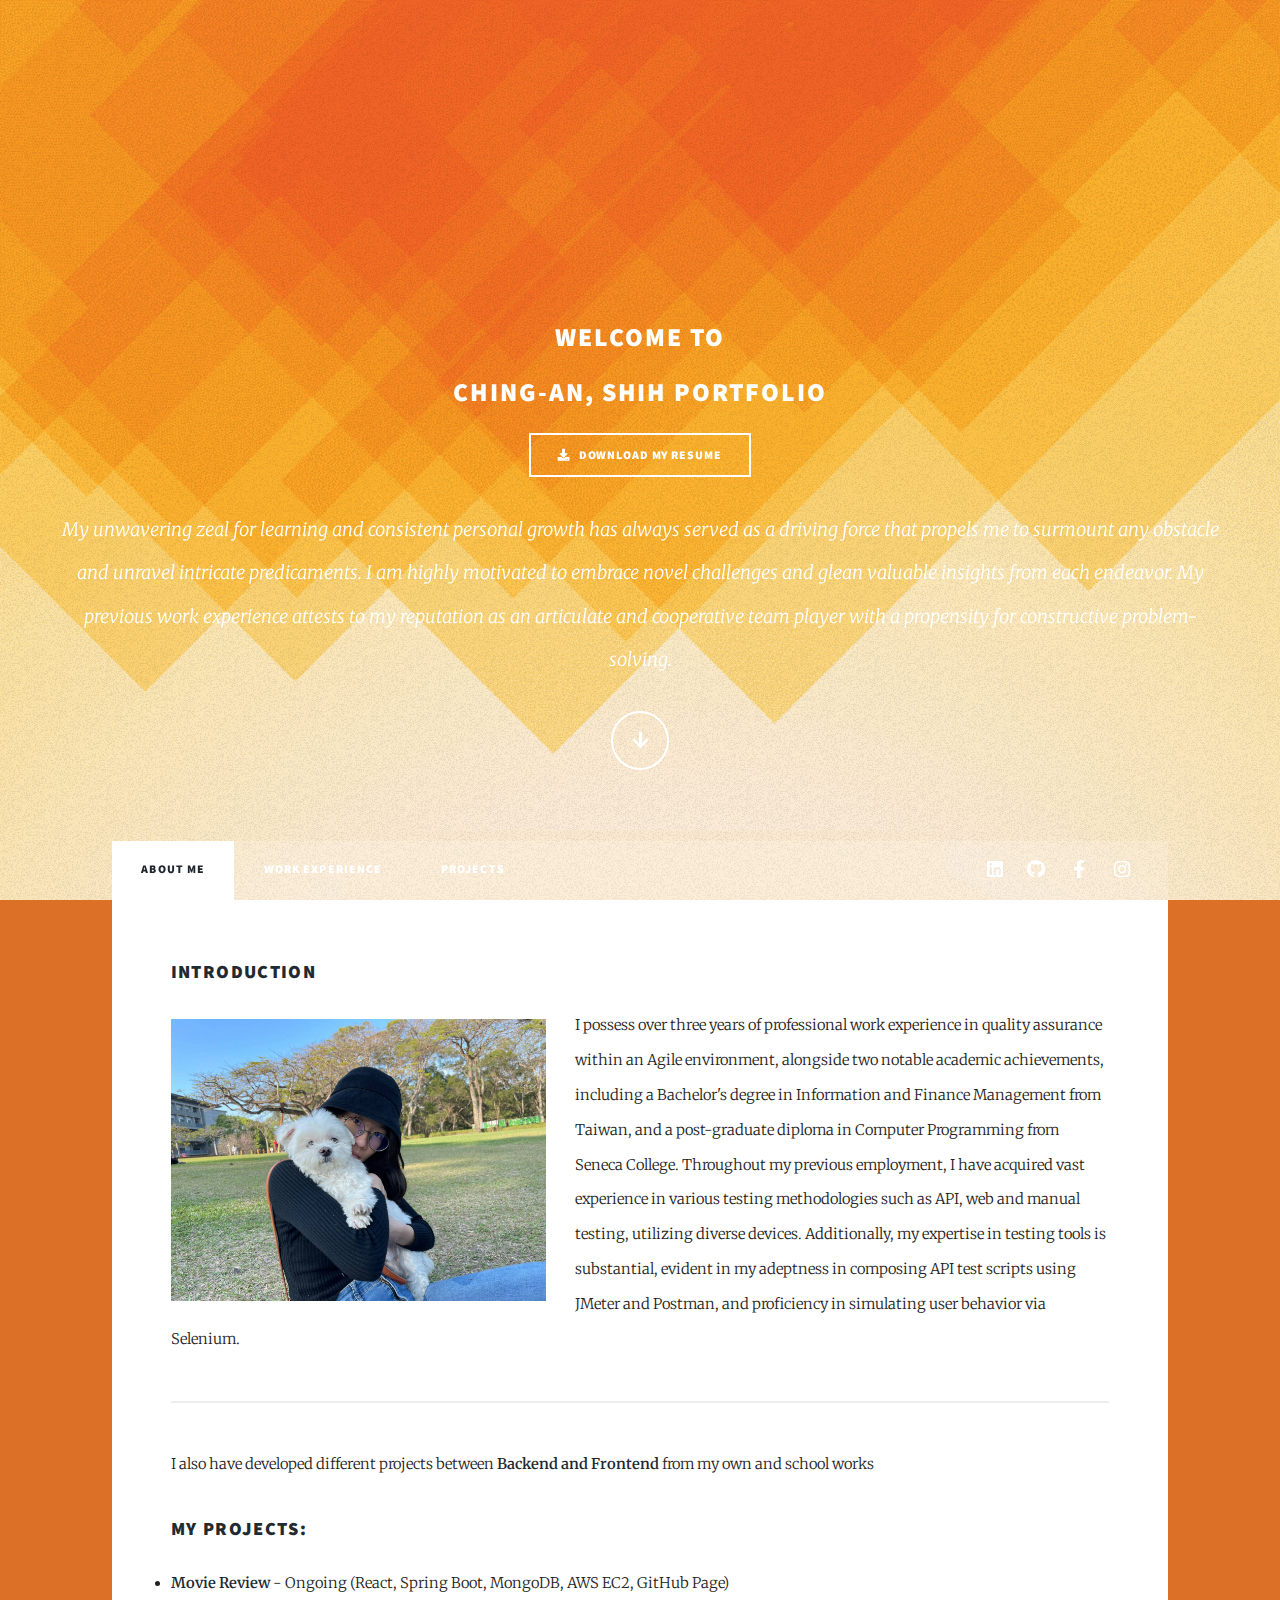
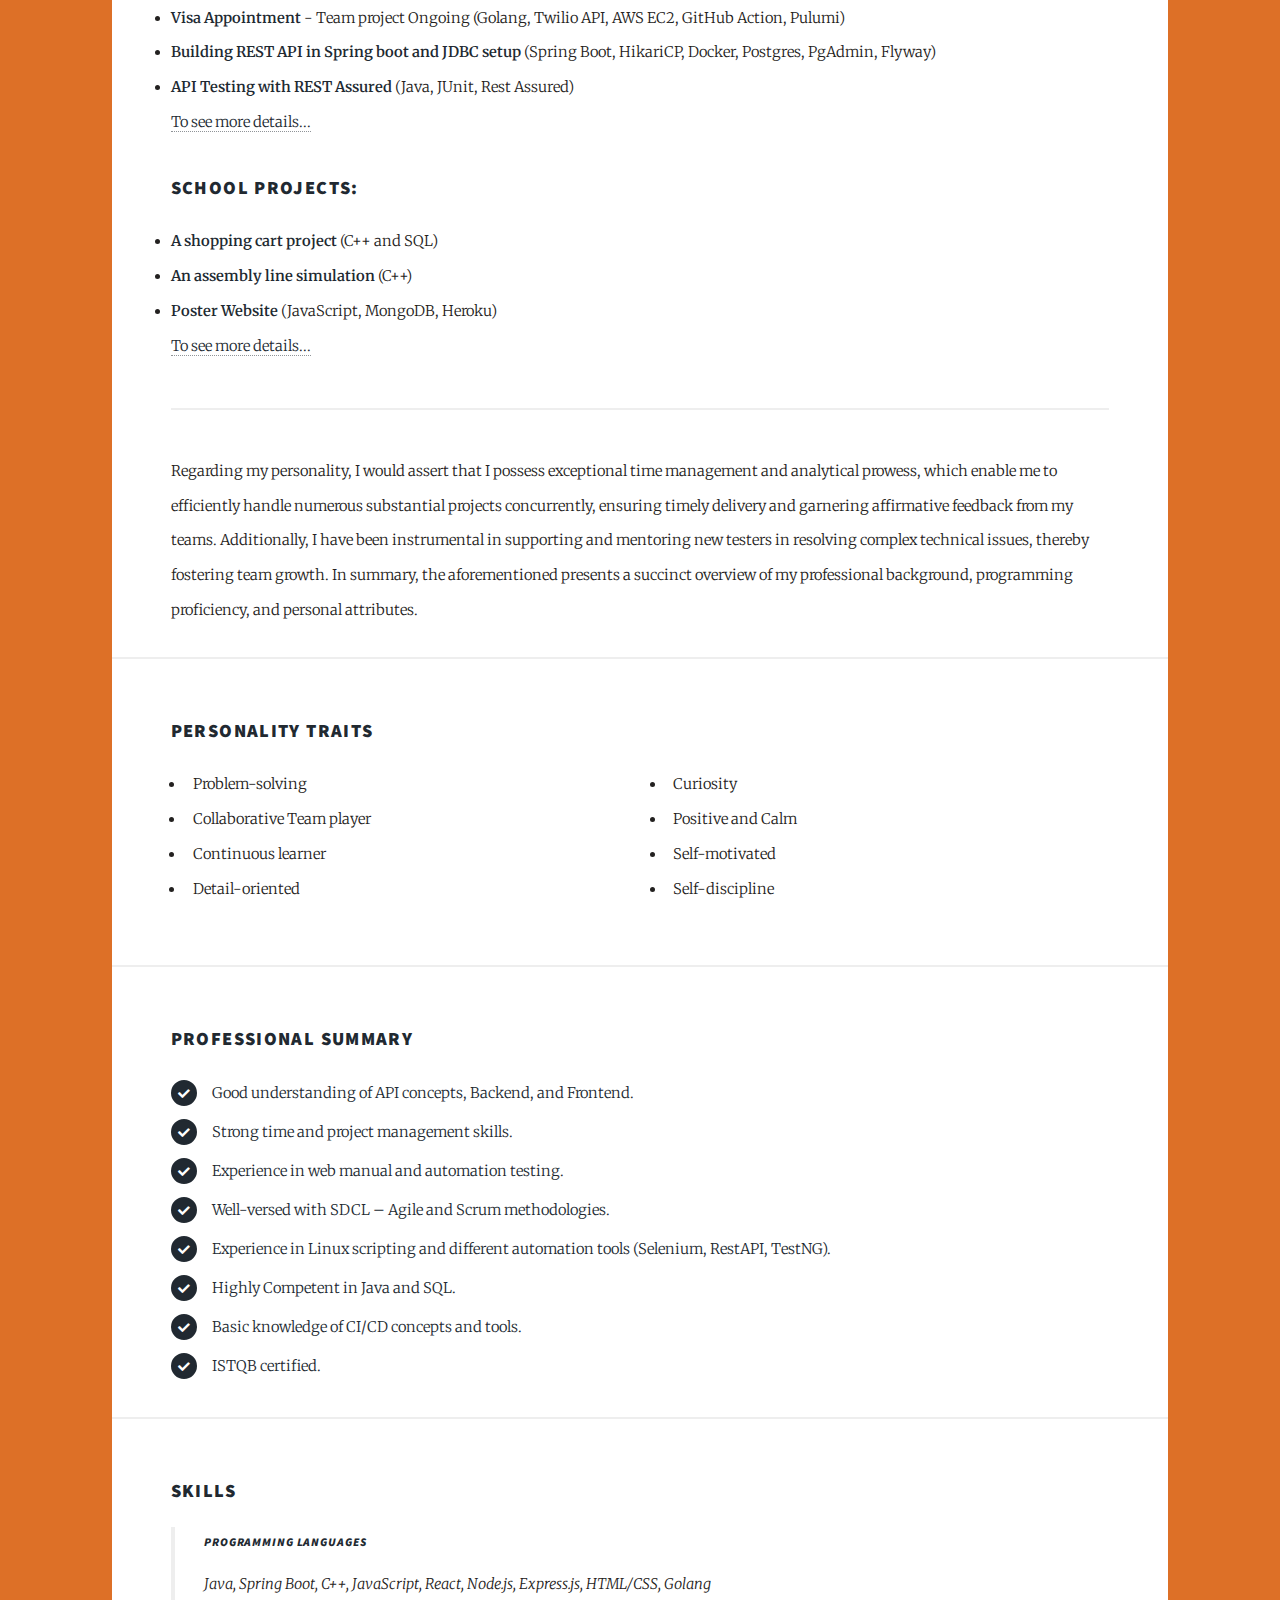
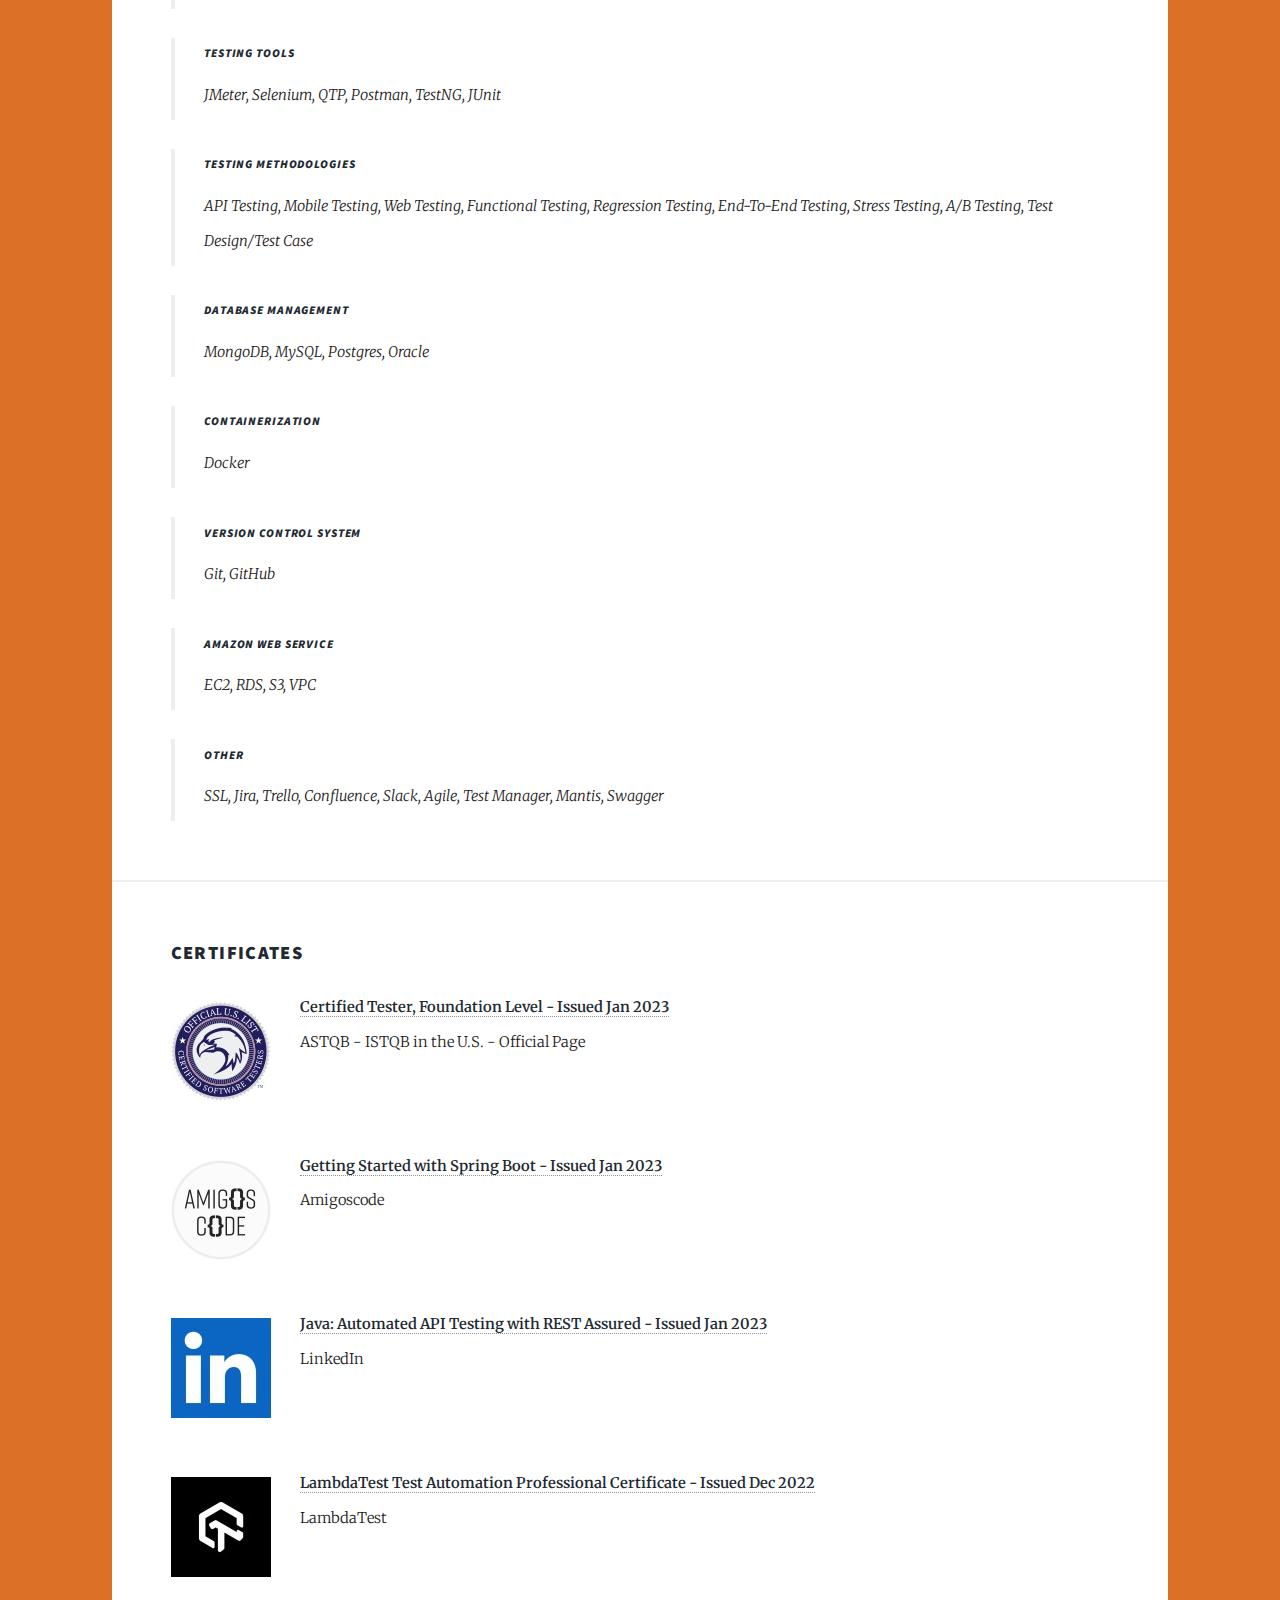
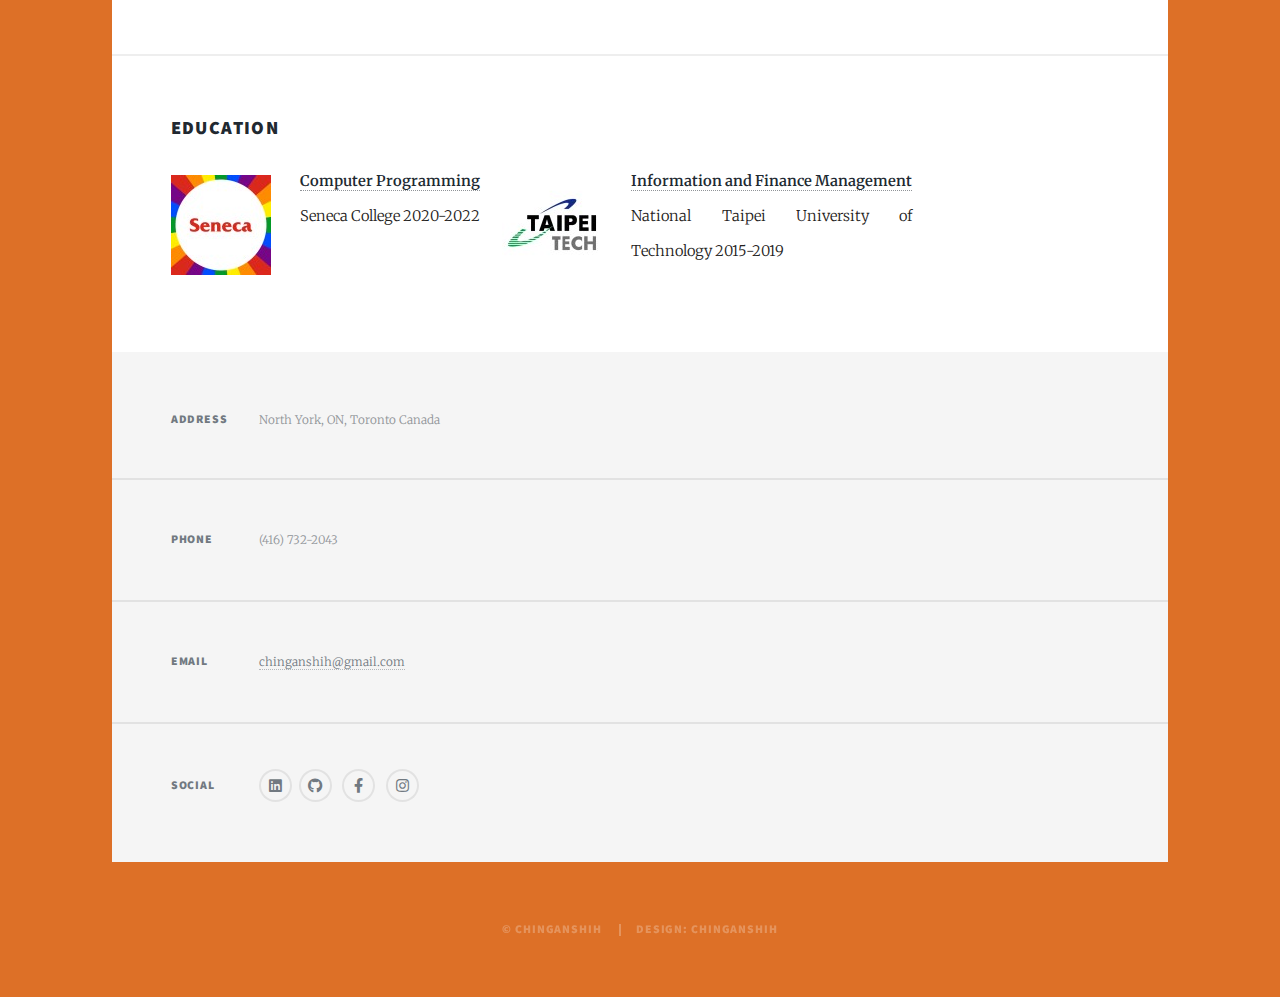
==== commit 45c69f98: "update the content" ====
--- a/index.html
+++ b/index.html
@@ -16,13 +16,12 @@
 
         <!-- Intro -->
         <div id="intro">
-            <h1>Welcome to <br> </h1>
+            <h2>Welcome to <br> </h2>
             <h2>Ching-An, Shih portfolio</h2>
             <a href="files/ChinganShih_Resume.pdf" download="Chinganshih_Resume" class="button icon solid fa-download">Download my resume</a>
-            <p>My passion for learning and continuous improvement has always motivated me to overcome challenges and solve complex problems. Take advantage of any opportunity to work on new problems and learn from each one. From my previous work experience,
-                I am also known as a communicative team player and a positive problem solver.
+            <br>
+            <p>My unwavering zeal for learning and consistent personal growth has always served as a driving force that propels me to surmount any obstacle and unravel intricate predicaments. I am highly motivated to embrace novel challenges and glean valuable insights from each endeavor. My previous work experience attests to my reputation as an articulate and cooperative team player with a propensity for constructive problem-solving.
             </p>
-
             <ul class="actions">
                 <li><a href="#header" class="button icon solid solo fa-arrow-down scrolly">Continue</a></li>
             </ul>
@@ -53,9 +52,7 @@
         <div id="main">
             <div class="majoor">
                 <h3>Introduction</h3>
-                <span class="image left"><img src="images/Myphoto.jpg" alt="" /></span> With more than <b>3 years of professional work experience</b> in quality assurance working in an Agile environment, achieved <b>two degrees</b> , a bachelor's degree in <b>information and finance management</b> 
-                from Taiwan, and a post-graduate diploma in <b>computer programming</b> from Seneca College. From my previous work experience, I have worked on different testing methodologies, including <b><u>API testing, web testing, and manual testing</u></b> on different devices. 
-                Also, I have experience in different testing tools, for example, writing API test scripts using <u><b>JMeter and Postman</b></u>, and simulating user behavior using <u><b>Selenium</b></u>.
+                <span class="image left"><img src="images/Myphoto.jpg" alt="" /></span> I possess over three years of professional work experience in quality assurance within an Agile environment, alongside two notable academic achievements, including a Bachelor's degree in Information and Finance Management from Taiwan, and a post-graduate diploma in Computer Programming from Seneca College. Throughout my previous employment, I have acquired vast experience in various testing methodologies such as API, web and manual testing, utilizing diverse devices. Additionally, my expertise in testing tools is substantial, evident in my adeptness in composing API test scripts using JMeter and Postman, and proficiency in simulating user behavior via Selenium.
                 
                 <hr>
                 I also have developed different projects between <b>Backend and Frontend </b> from my own and school works<br>
@@ -76,10 +73,7 @@
                 <li><b>Poster Website</b>  (JavaScript, MongoDB, Heroku)</li>
                 <a href="project.html">To see more details...</a>  <br>
                 
-                <hr>When it comes to my personality, I will say I have <b> strong time management and
-                analytical skill</b> to complete multiple big projects simultaneously and deliver projects on time and receive positive feedback from my teams. I was also <b>helping and coaching new testers</b> to solve technical problems and help
-                teams grow together. To sum up, it’s a brief introduction to my professional experience, programming background, and myself.
-
+                <hr>Regarding my personality, I would assert that I possess exceptional time management and analytical prowess, which enable me to efficiently handle numerous substantial projects concurrently, ensuring timely delivery and garnering affirmative feedback from my teams. Additionally, I have been instrumental in supporting and mentoring new testers in resolving complex technical issues, thereby fostering team growth. In summary, the aforementioned presents a succinct overview of my professional background, programming proficiency, and personal attributes.
             </div>
 
             <div class="major">
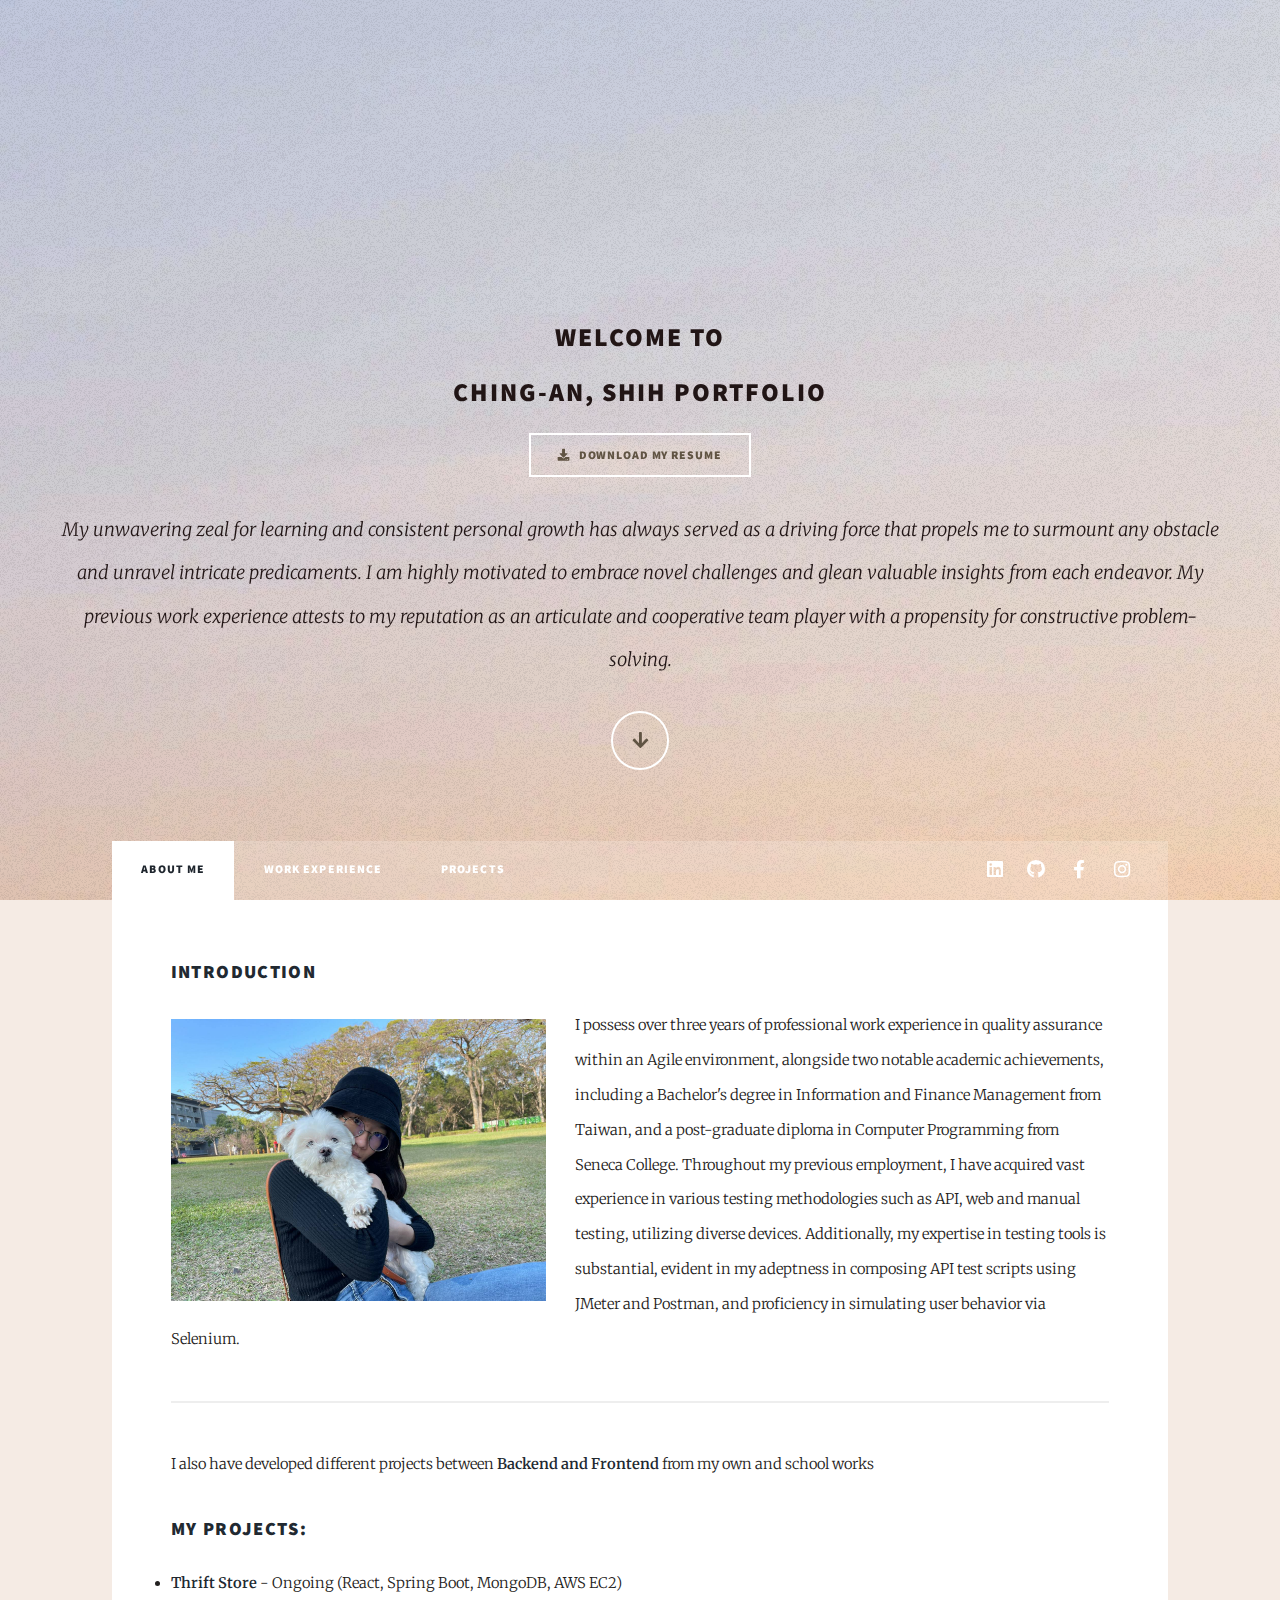
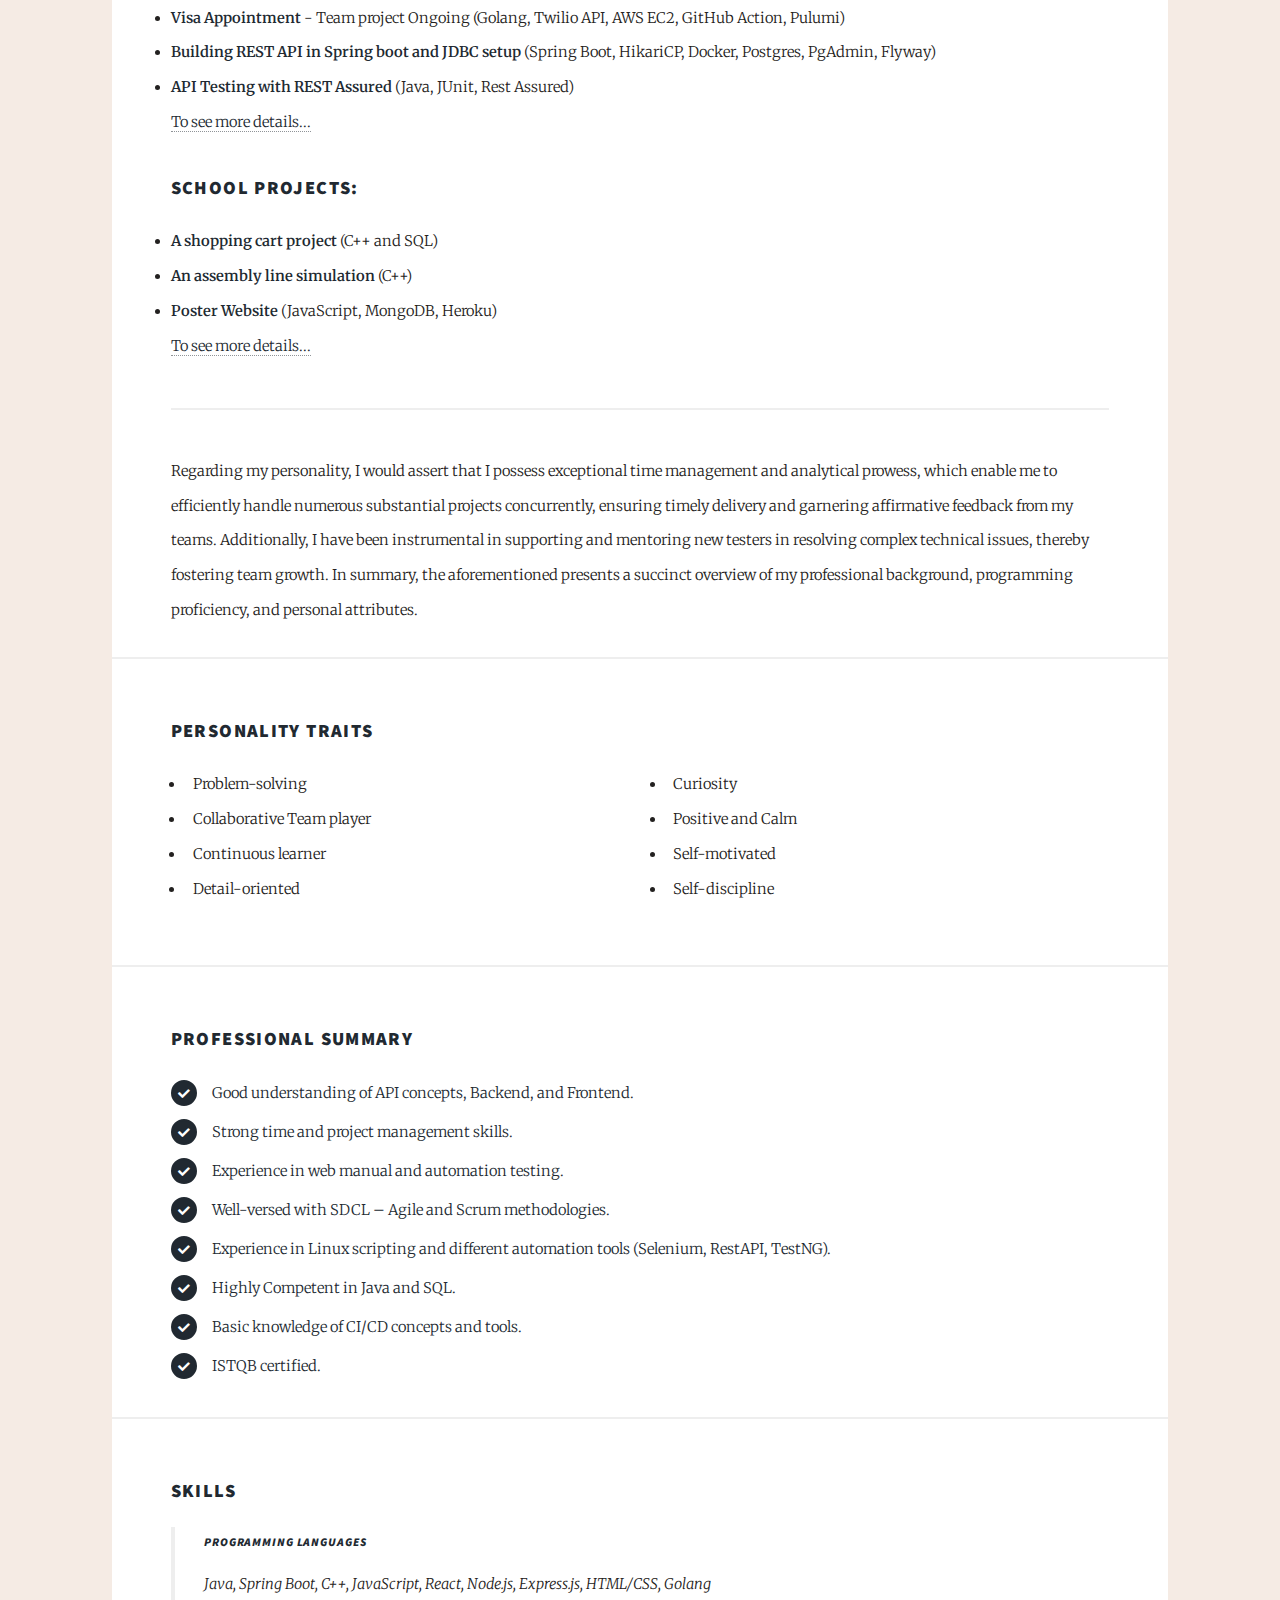
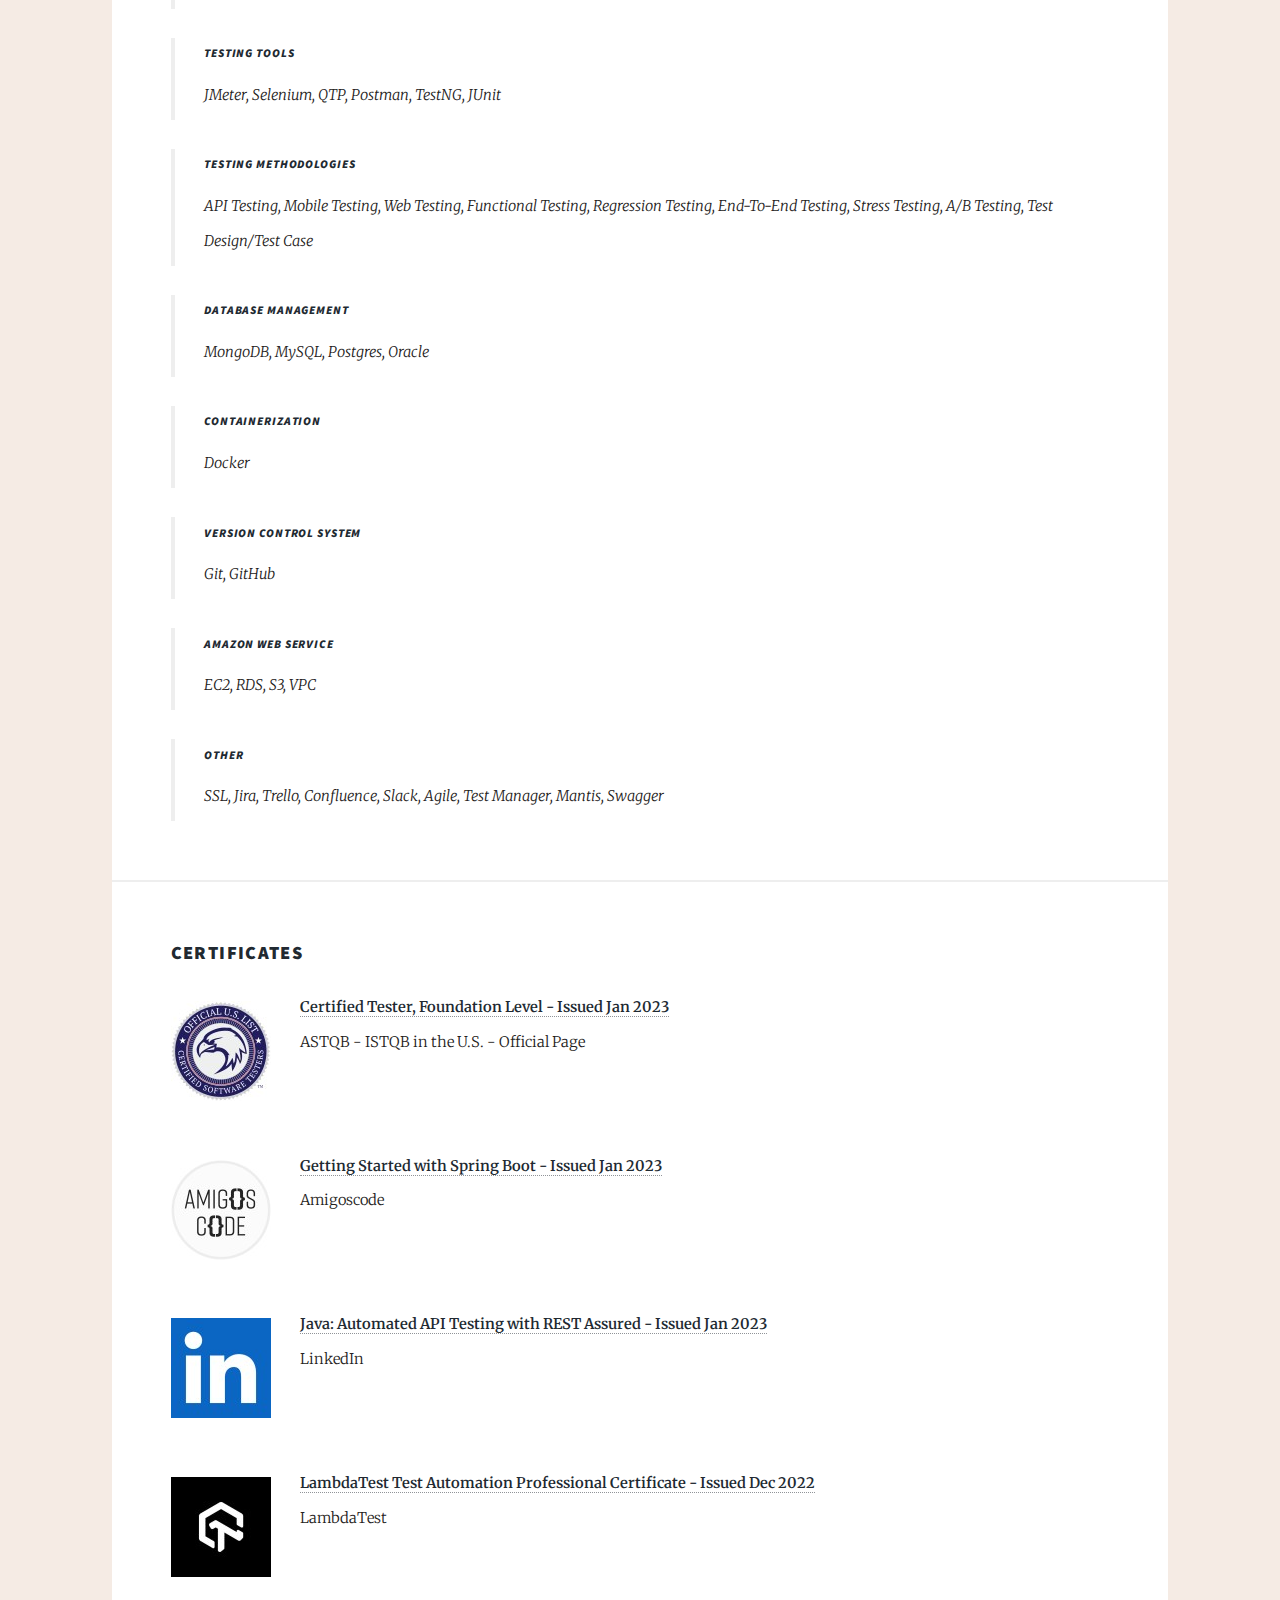
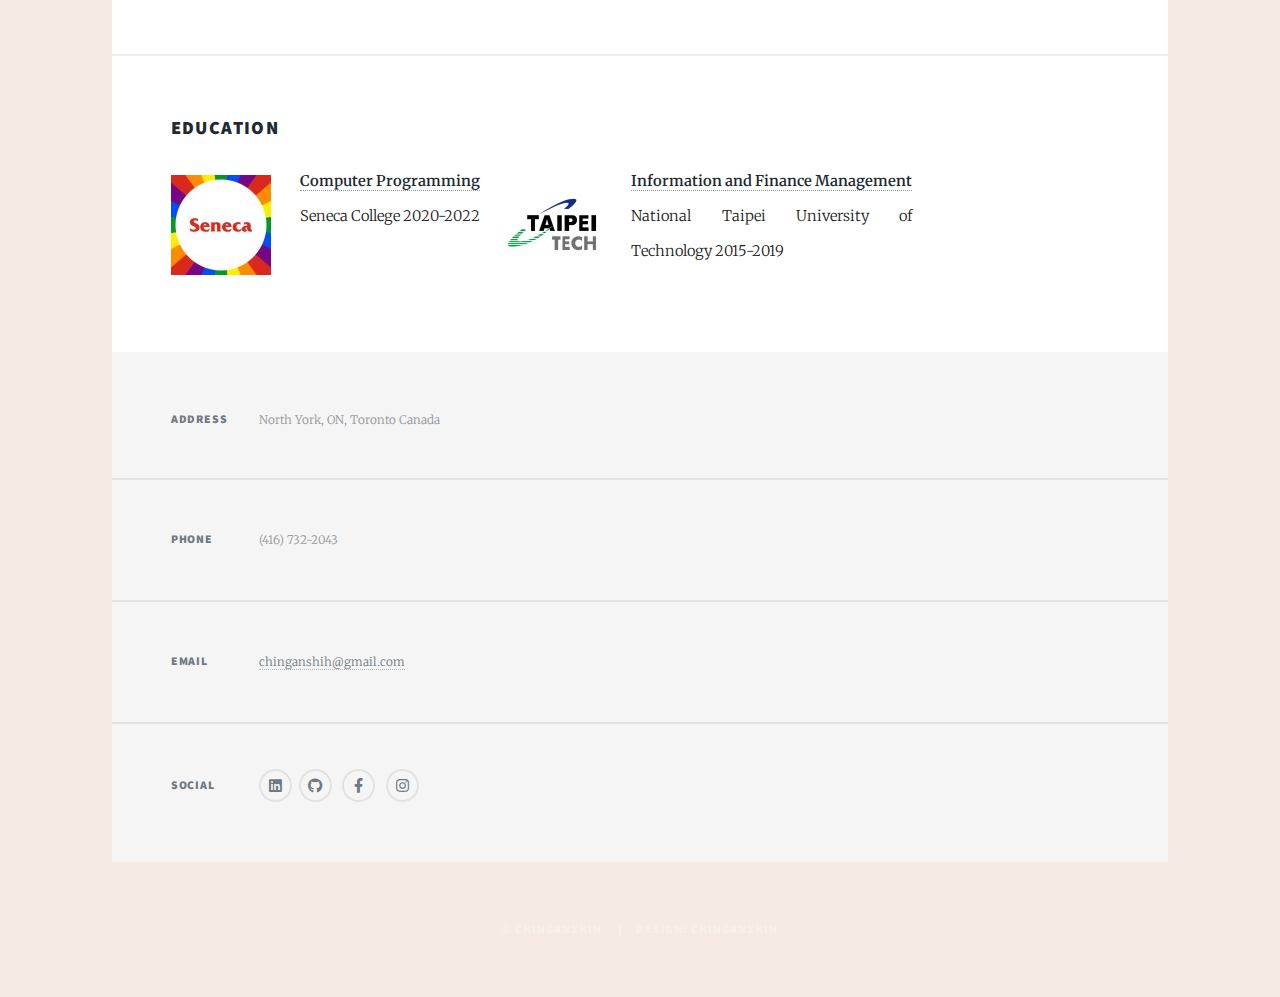
==== commit 28258578: "update thriftStore in project.html" ====
--- a/index.html
+++ b/index.html
@@ -59,7 +59,7 @@
                 
                 <br> 
                 <h3>My projects:</h3>
-                <li><b>Movie Review </b> - Ongoing (React, Spring Boot, MongoDB, AWS EC2, GitHub Page)</li>
+                <li><b>Thrift Store </b> - Ongoing (React, Spring Boot, MongoDB, AWS EC2)</li>
                 <li><b>Visa Appointment</b> - Team project Ongoing (Golang, Twilio API, AWS EC2, GitHub Action, Pulumi)</li>
                 <li><b>Building REST API in Spring boot and JDBC setup</b>  (Spring Boot, HikariCP, Docker, Postgres, PgAdmin, Flyway)</li>
                 <li><b>API Testing with REST Assured</b>  (Java, JUnit, Rest Assured)</li>
--- a/assets/css/main.css
+++ b/assets/css/main.css
@@ -189,7 +189,7 @@
 }
 
 body {
-    background-color: #dd7027;
+    background-color: #f5ebe4;
 }
 
 body.is-preload *,
@@ -2985,7 +2985,7 @@
     width: 100%;
     height: 100%;
     background-color: #e8cd83;
-    background-image: url("../../images/overlay.png"), linear-gradient(0deg, rgba(217, 92, 38, 0.1), rgba(219, 131, 69, 0.1)), url("../../images/background.png");
+    background-image: url("../../images/overlay.png"), linear-gradient(0deg, rgba(217, 92, 38, 0.1), rgba(219, 131, 69, 0.1)), url("../../images/background.jpg");
     background-size: auto, auto, 100% auto;
     background-position: center, center, top center;
     background-repeat: repeat, no-repeat, no-repeat;
@@ -3009,7 +3009,7 @@
     -webkit-transition-delay: 0.75s;
     -ms-transition-delay: 0.75s;
     transition-delay: 0.75s;
-    background: #dd7027;
+    background: #b5d2ec;
     content: '';
     display: block;
     height: 100%;
@@ -3034,7 +3034,7 @@
 /* Intro */
 
 #intro {
-    color: #ffffff;
+    color: #211515;
     padding: 8rem 4rem 6rem 4rem;
     -moz-align-items: center;
     -webkit-align-items: center;
@@ -3066,22 +3066,22 @@
 #intro input,
 #intro select,
 #intro textarea {
-    color: #ffffff;
+    color: #211515;
 }
 
 #intro a {
-    color: #ffffff;
+    color: #211515;
     border-bottom-color: rgba(255, 255, 255, 0.5);
 }
 
 #intro a:hover {
     border-bottom-color: transparent;
-    color: #18bfef !important;
+    color: #211515 !important;
 }
 
 #intro strong,
 #intro b {
-    color: #ffffff;
+    color: #211515;
 }
 
 #intro h1,
@@ -3090,20 +3090,20 @@
 #intro h4,
 #intro h5,
 #intro h6 {
-    color: #ffffff;
+    color: #211515;
 }
 
 #intro blockquote {
-    border-left-color: #ffffff;
+    border-left-color: #211515;
 }
 
 #intro code {
     background: rgba(255, 255, 255, 0.075);
-    border-color: #ffffff;
+    border-color: #211515;
 }
 
 #intro hr {
-    border-bottom-color: #ffffff;
+    border-bottom-color: #211515;
 }
 
 #intro input[type="submit"],
@@ -3113,7 +3113,7 @@
 #intro .button {
     background-color: transparent;
     box-shadow: inset 0 0 0 2px #ffffff;
-    color: #ffffff !important;
+    color: #605443 !important;
 }
 
 #intro input[type="submit"]:hover,
@@ -3121,8 +3121,8 @@
 #intro input[type="button"]:hover,
 #intro button:hover,
 #intro .button:hover {
-    box-shadow: inset 0 0 0 2px #18bfef;
-    color: #18bfef !important;
+    box-shadow: inset 0 0 0 2px #ffffff;
+    color: #605443 !important;
 }
 
 #intro input[type="submit"].primary,
@@ -3132,7 +3132,7 @@
 #intro .button.primary {
     background-color: #ffffff;
     box-shadow: none;
-    color: #1e252d !important;
+    color: #605443 !important;
 }
 
 #intro input[type="submit"].primary:hover,
@@ -3140,7 +3140,7 @@
 #intro input[type="button"].primary:hover,
 #intro button.primary:hover,
 #intro .button.primary:hover {
-    background-color: #18bfef;
+    background-color: #605443;
 }
 
 #intro h1 {
@@ -3243,7 +3243,7 @@
 /* Header */
 
 #header {
-    color: #ffffff;
+    color: #605443;
     -moz-align-items: center;
     -webkit-align-items: center;
     -ms-align-items: center;
@@ -3285,7 +3285,7 @@
 
 #header a:hover {
     border-bottom-color: transparent;
-    color: #18bfef !important;
+    color: #605443 !important;
 }
 
 #header strong,
@@ -4115,7 +4115,7 @@
 }
 
 #copyright {
-    color: #ffffff;
+    color: #473f3f;
     position: relative;
     color: rgba(255, 255, 255, 0.25);
     cursor: default;
@@ -4135,11 +4135,11 @@
 #copyright input,
 #copyright select,
 #copyright textarea {
-    color: #ffffff;
+    color: #3a3636;
 }
 
 #copyright a {
-    color: #ffffff;
+    color: #3a3636;
     border-bottom-color: rgba(255, 255, 255, 0.5);
 }
 
@@ -4159,20 +4159,20 @@
 #copyright h4,
 #copyright h5,
 #copyright h6 {
-    color: #ffffff;
+    color: #3a3636;
 }
 
 #copyright blockquote {
-    border-left-color: #ffffff;
+    border-left-color: #3a3636;
 }
 
 #copyright code {
     background: rgba(255, 255, 255, 0.075);
-    border-color: #ffffff;
+    border-color: #3a3636;
 }
 
 #copyright hr {
-    border-bottom-color: #ffffff;
+    border-bottom-color: #3a3636;
 }
 
 #copyright a {
